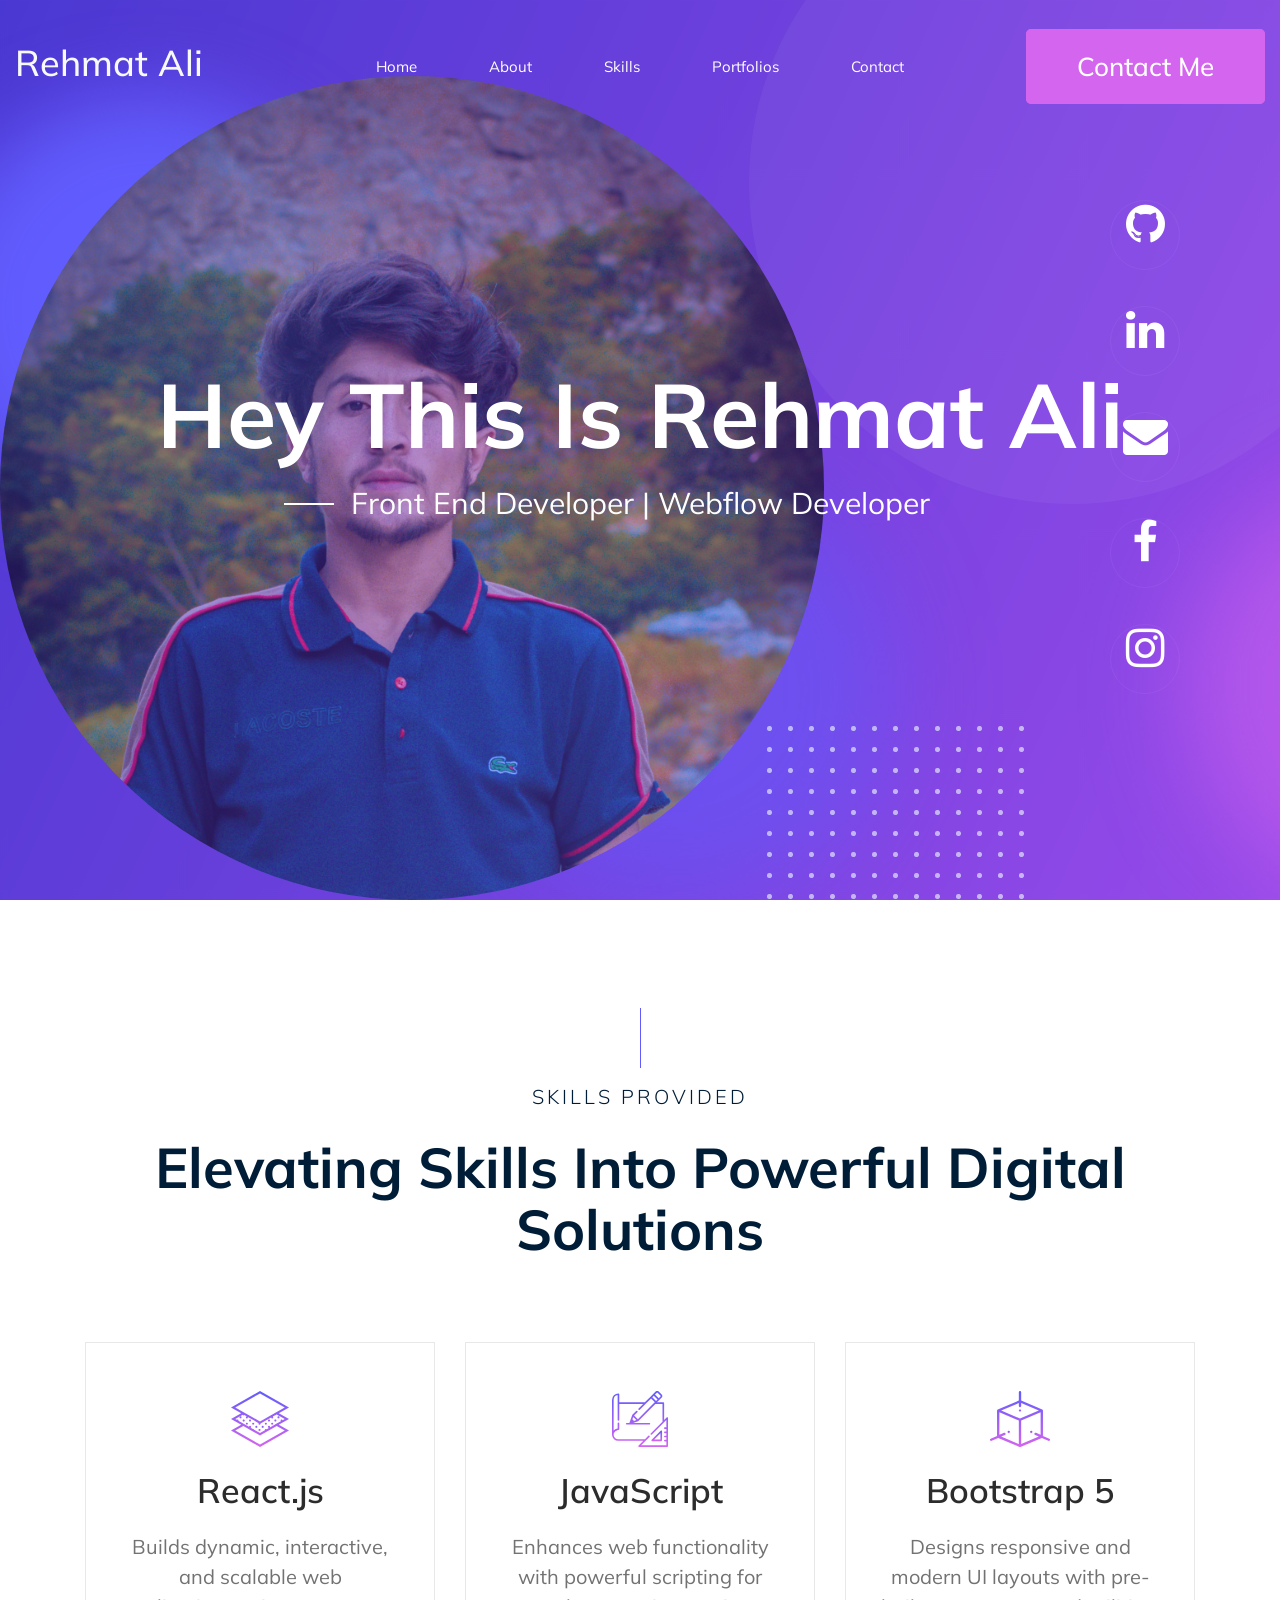
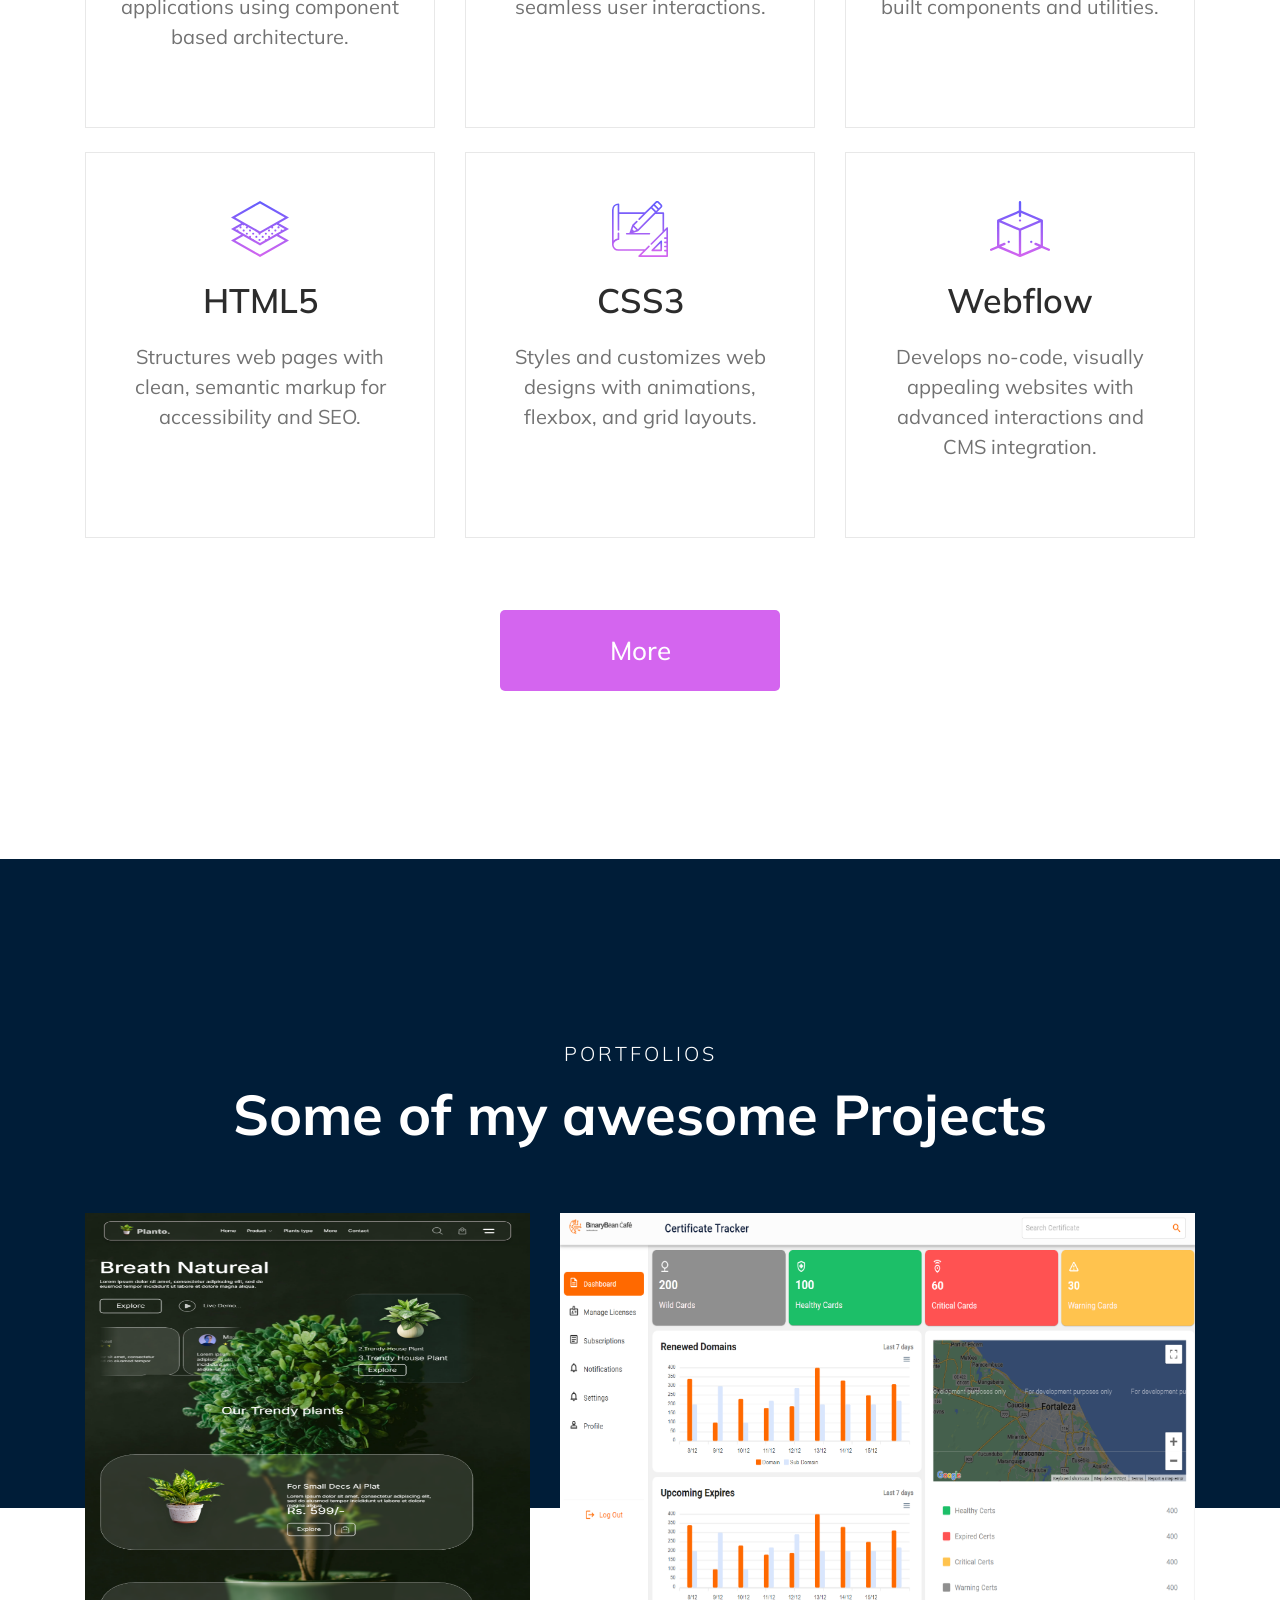
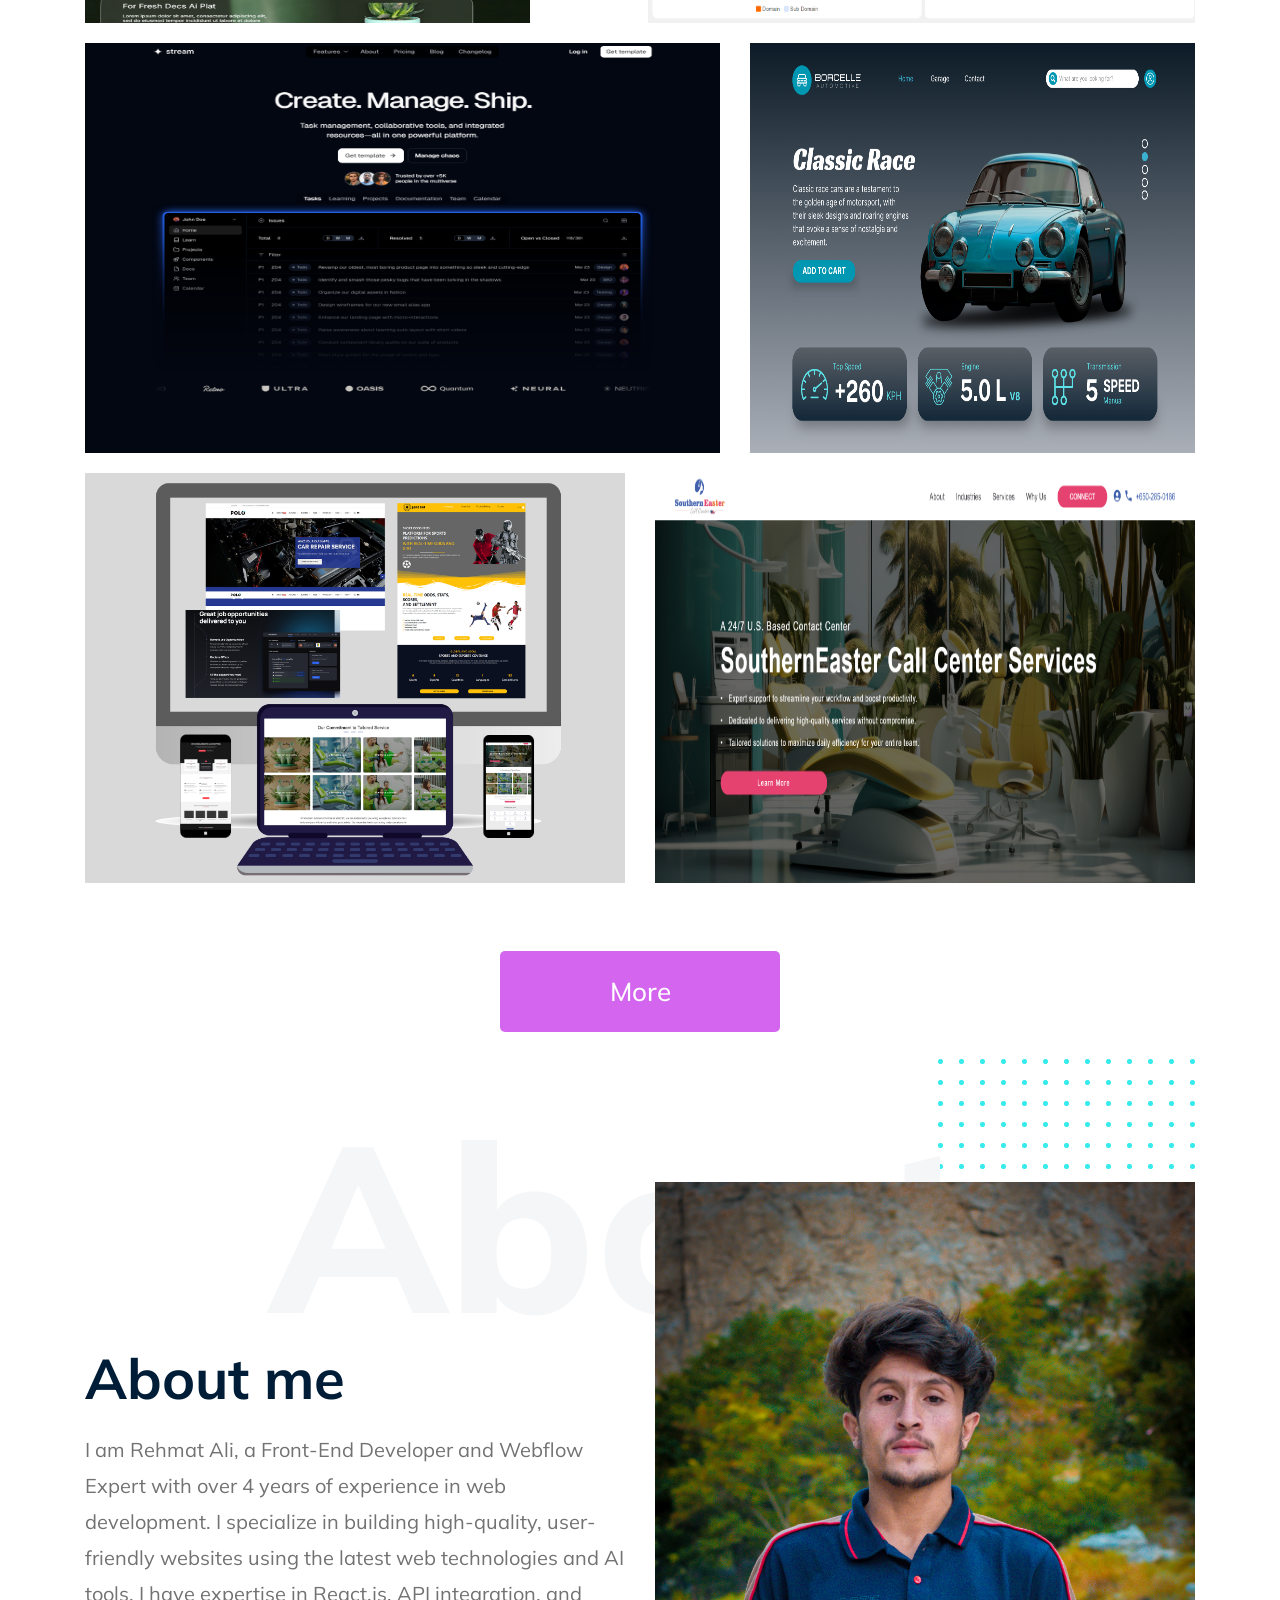
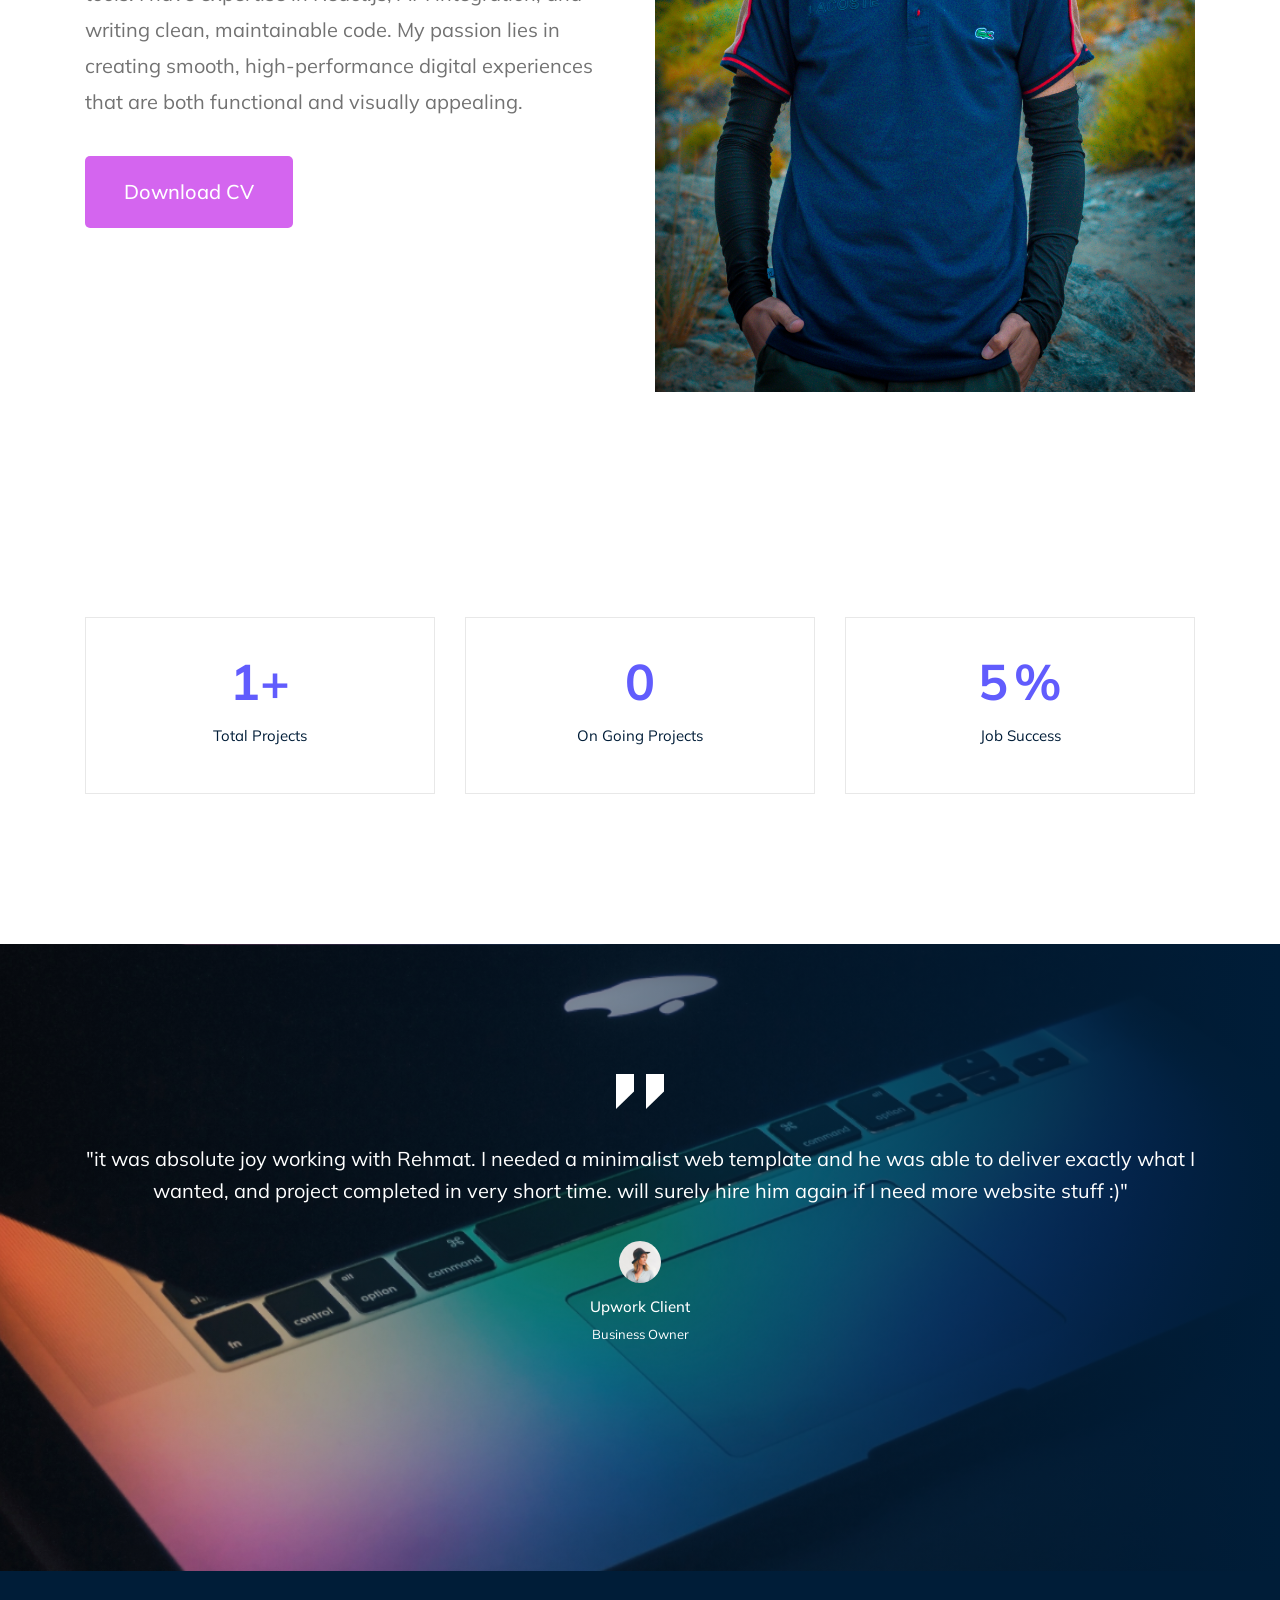
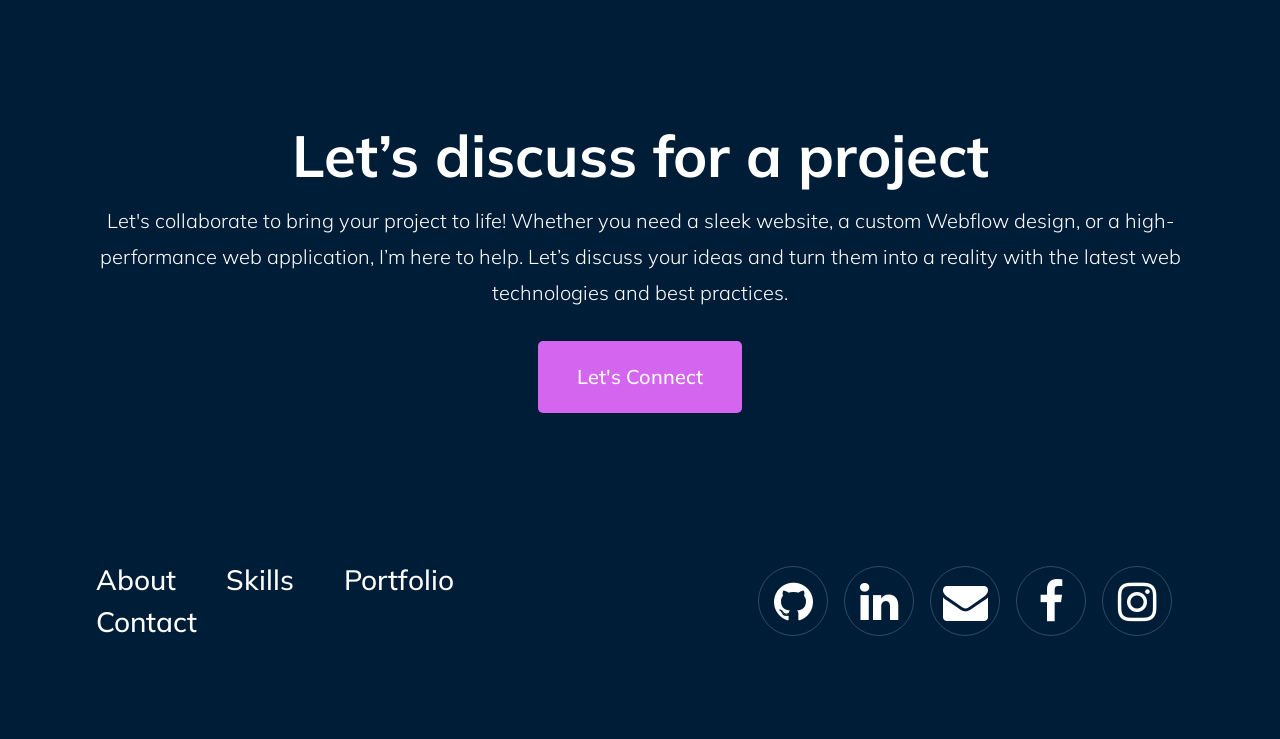
==== index.html @ cb11dce0 "Initial commit - Portfolio added" ====
<!doctype html>
<html class="no-js" lang="zxx">

<head>
    <meta charset="utf-8">
    <meta http-equiv="x-ua-compatible" content="ie=edge">
    <title>Rehmat Ali</title>
    <meta name="description" content="">
    <meta name="viewport" content="width=device-width, initial-scale=1">

    <!-- <link rel="manifest" href="site.webmanifest"> -->
    <!-- Place favicon.ico in the root directory -->

    <!-- CSS here -->
    <link rel="stylesheet" href="css/bootstrap.min.css">
    <link rel="stylesheet" href="css/owl.carousel.min.css">
    <link rel="stylesheet" href="css/magnific-popup.css">
    <link rel="stylesheet" href="css/font-awesome.min.css">
    <link rel="stylesheet" href="css/themify-icons.css">
    <link rel="stylesheet" href="css/nice-select.css">
    <link rel="stylesheet" href="css/flaticon.css">
    <link rel="stylesheet" href="css/gijgo.css">
    <link rel="stylesheet" href="css/animate.min.css">
    <link rel="stylesheet" href="css/slick.css">
    <link rel="stylesheet" href="css/slicknav.css">
    <link rel="stylesheet" href="css/style.css">
</head>

<body>

    <!-- header-start -->
    <header>
        <div class="header-area pt-3">
            <div id="sticky-header" class="main-header-area">
                <div class="container-fluid">
                    <div class="row align-items-center">
                        <div class="col-xl-3 col-lg-2">
                            <div class="logo">
                                <a href="index.html">
                                    <h1 class="text-light">Rehmat Ali</h1>
                                </a>
                            </div>
                        </div>
                        <div class="col-xl-6 col-lg-7">
                            <div class="main-menu  d-none d-lg-block">
                                <nav>
                                    <ul id="navigation">
                                        <li><a class="active" href="index.html">Home</a></li>
                                        <li><a href="about.html">About</a></li>
                                        <li><a href="services.html">Skills</a></li>
                                        <li><a href="portfolio.html">Portfolios</a> </li>
                                        <li><a href="contact.html">Contact</a></li>
                                    </ul>
                                </nav>
                            </div>
                        </div>
                        <div class="col-xl-3 col-lg-3 d-none d-lg-block">
                            <div class="Appointment">
                                <div class="book_btn d-none d-lg-block">
                                    <a href="contact.html">Contact Me</a>
                                </div>
                            </div>
                        </div>
                        <div class="col-12">
                            <div class="mobile_menu d-block d-lg-none"></div>
                        </div>
                    </div>

                </div>
            </div>
        </div>
    </header>
    <!-- header-end -->

    <!-- slider_area_start -->
    <div class="slider_area">
        <div class="single_slider  d-flex align-items-center slider_bg_1">
            <div class="shap_pattern d-none d-lg-block">
                <img src="img/about/grid.png" alt="">
            </div>
            <div class="social_links">
                <ul>
                    <li><a target="_blank" href="https://github.com/rehmatroy"> <i class="fa fa-github fa-3x"></i> </a></li>
                    <li><a target="_blank" href="https://www.linkedin.com/in/rehmat-ali-web-developer/"> <i
                                class="fa fa-linkedin fa-3x"></i> </a></li>
                    <li><a target="_blank" href="https://mail.google.com/mail/u/0/#inbox"> <i class="fa fa-envelope fa-3x"></i> </a>
                    </li>
                    <li><a target="_blank" href="https://www.facebook.com/rehmat.roy.54"> <i class="fa fa-facebook fa-3x"></i> </a></li>
                    <li><a target="_blank" href="https://www.instagram.com/rehmatali46/"> <i class="fa fa-instagram fa-3x"></i> </a>
                    </li>
                </ul>
            </div>
            <div class="container">
                <div class="row align-items-center">
                    <div class="col-xl-12">
                        <div class="slider_text text-center">
                            <h3>
                                Hey This is Rehmat Ali
                            </h3>
                            <span>Front End Developer | Webflow Developer</span>
                        </div>
                    </div>
                </div>
            </div>
        </div>
    </div>
    <!-- slider_area_end -->

    <!-- service_area  -->
    <div class="service_area">
        <div class="container pt-5 pb-5">
            <div class="row">
                <div class="col-lg-12">
                    <div class="section_title text-center mb-65">
                        <span>Skills Provided</span>
                        <h3 class="mt-4">Elevating Skills Into Powerful Digital Solutions</h3>
                    </div>
                </div>
            </div>
            <div class="row">
                <div class="col-lg-4 col-md-4">
                    <div class="single_service text-center">
                        <div class="icon">
                            <img src="img/svg_icon/1.svg" alt="">
                        </div>
                        <h3>React.js</h3>
                        <p> Builds dynamic, interactive, and scalable web applications using component based
                            architecture.</p>
                    </div>
                </div>
                <div class="col-lg-4 col-md-4">
                    <div class="single_service text-center">
                        <div class="icon">
                            <img src="img/svg_icon/2.svg" alt="">
                        </div>
                        <h3>JavaScript</h3>
                        <p>Enhances web functionality with powerful scripting for seamless user interactions.</p>
                    </div>
                </div>
                <div class="col-lg-4 col-md-4">
                    <div class="single_service text-center">
                        <div class="icon">
                            <img src="img/svg_icon/3.svg" alt="">
                        </div>
                        <h3>Bootstrap 5</h3>
                        <p>Designs responsive and modern UI layouts with pre-built components and utilities.</p>
                    </div>
                </div>
            </div>
            <div class="row mt-4">
                <div class="col-lg-4 col-md-4">
                    <div class="single_service text-center">
                        <div class="icon">
                            <img src="img/svg_icon/1.svg" alt="">
                        </div>
                        <h3>HTML5</h3>
                        <p> Structures web pages with clean, semantic markup for accessibility and SEO.</p>
                    </div>
                </div>
                <div class="col-lg-4 col-md-4">
                    <div class="single_service text-center">
                        <div class="icon">
                            <img src="img/svg_icon/2.svg" alt="">
                        </div>
                        <h3>CSS3</h3>
                        <p>Styles and customizes web designs with animations, flexbox, and grid layouts.</p>
                    </div>
                </div>
                <div class="col-lg-4 col-md-4">
                    <div class="single_service text-center">
                        <div class="icon">
                            <img src="img/svg_icon/3.svg" alt="">
                        </div>
                        <h3>Webflow</h3>
                        <p>Develops no-code, visually appealing websites with advanced interactions and CMS integration.
                        </p>
                    </div>
                </div>
            </div>
            <div class="more-btn mt-5 pt-4">
                <a href="services.html">More</a>
            </div>
        </div>
    </div>
    <!--/ service_area  -->

    <!-- portfolio_area -->
    <div class="portfolio_area portfolio_bg_1">
        <div class="container">
            <div class="row">
                <div class="col-xl-12">
                    <div class="section_title white_text text-center">
                        <span>Portfolios</span>
                        <h3>Some of my awesome Projects</h3>
                    </div>
                </div>
            </div>
        </div>
    </div>
    <!--/ portfolio_area -->

    <!-- portfolio_image_area  -->
    <div class="portfolio_image_area">
        <div class="container">
            <div class="row">
                <div class="col-xl-5 col-md-5">
                    <div class="single_Portfolio">
                        <div class="portfolio_thumb">
                            <img src="img/portfolio/123.png" alt="">
                        </div>
                        <a href="img/portfolio/123.png" class="popup popup-image"></a>
                        <div class="portfolio_hover">
                            <div class="title">
                                <h3>Webflow Design</h3>
                            </div>
                        </div>
                    </div>
                </div>
                <div class="col-xl-7 col-md-7">
                    <div class="single_Portfolio">
                        <div class="portfolio_thumb">
                            <img src="img/portfolio/react.png" alt="">
                        </div>
                        <a href="img/portfolio/React-App.png" class="popup popup-image"></a>
                        <div class="portfolio_hover">
                            <div class="title">
                                <h3>React Web Application</h3>
                            </div>
                        </div>
                    </div>
                </div>
                <div class="col-xl-7 col-md-7 col-lg-4">
                    <div class="single_Portfolio">
                        <div class="portfolio_thumb">
                            <img src="img/portfolio/11.png" alt="">
                        </div>
                        <a href="img/portfolio/11.png" class="popup popup-image"></a>
                        <div class="portfolio_hover">
                            <div class="title">
                                <h3>Webflow Design</h3>
                            </div>
                        </div>
                    </div>
                </div>
                <div class="col-xl-5 col-md-5 col-lg-4">
                    <div class="single_Portfolio">
                        <div class="portfolio_thumb">
                            <img src="img/portfolio/32.png" alt="">
                        </div>
                        <a href="img/portfolio/32.png" class="popup popup-image"></a>
                        <div class="portfolio_hover">
                            <div class="title">
                                <h3>Webflow Design</h3>
                            </div>
                        </div>
                    </div>
                </div>
                <div class="col-xl-6 col-md-12 col-lg-4">
                    <div class="single_Portfolio">
                        <div class="portfolio_thumb">
                            <img src="img/portfolio/all.png" alt="">
                        </div>
                        <a href="img/portfolio/all.png" class="popup popup-image"></a>
                        <div class="portfolio_hover">
                            <div class="title">
                                <h3>Custom Design</h3>
                            </div>
                        </div>
                    </div>
                </div>
                <div class="col-xl-6 col-md-12 col-lg-4">
                    <div class="single_Portfolio">
                        <div class="portfolio_thumb">
                            <img src="img/portfolio/callcentert.png" alt="">
                        </div>
                        <a href="img/portfolio/callcenter.png" class="popup popup-image"></a>
                        <div class="portfolio_hover">
                            <div class="title">
                                <h3>React Design</h3>
                            </div>
                        </div>
                    </div>
                </div>
            </div>
            <div class="row">
                <div class="col-xl-12">
                    <div class="more-btn text-center mt-5">
                        <a class="line_btn" href="/portfolio.html">More</a>
                    </div>
                </div>
            </div>
        </div>
    </div>
    <!--/ portfolio_image_area  -->

    <!-- about_me  -->
    <div class="about_me">
        <div class="about_large_title d-none d-lg-block">
            About
        </div>
        <div class="container">
            <div class="row align-items-center">
                <div class="col-xl-6 col-md-6">
                    <div class="about_e_details">
                        <h3>About me</h3>
                        <p>I am Rehmat Ali, a Front-End Developer and Webflow Expert with over 4 years of experience in
                            web development. I specialize in building high-quality, user-friendly websites using the
                            latest web technologies and AI tools. I have expertise in React.js, API integration, and
                            writing clean, maintainable code. My passion lies in creating smooth, high-performance
                            digital experiences that are both functional and visually appealing.</p>
                        <div class="download_cv">
                            <a class="boxed-btn3" href="https://reume-github.netlify.app/">Download CV</a>
                        </div>
                    </div>
                </div>
                <div class="col-xl-6 col-md-6">
                    <div class="about_img">
                        <div class="color_pattern d-none d-lg-block">
                            <img src="img/about/color_grid.png" alt="">
                        </div>
                        <div class="my_Pic">
                            <img src="img/about/man.jpg" alt="">
                        </div>
                    </div>
                </div>
            </div>
        </div>
    </div>
    <!--/ about_me  -->

    <div class="counter_area">
        <div class="container">
            <div class="row">
                <div class="col-xl-4 col-md-4">
                    <div class="single_counter text-center">
                        <h3>
                            <span class="counter">20 </span><span>+</span>
                        </h3>
                        <p>Total Projects</p>
                    </div>
                </div>
                <div class="col-xl-4 col-md-4">
                    <div class="single_counter text-center">
                        <h3>
                            <span class="counter">3 </span>
                        </h3>
                        <p>On Going Projects</p>
                    </div>
                </div>
                <div class="col-xl-4 col-md-4">
                    <div class="single_counter text-center">
                        <h3>
                            <span class="counter">100 </span> <span>%</span>
                        </h3>
                        <p>Job Success</p>
                    </div>
                </div>
            </div>
        </div>
    </div>

    <!-- testimonial_area  -->
    <div class="testimonial_area ">
        <div class="container">
            <div class="row">
                <div class="col-xl-12">
                    <div class="testmonial_active owl-carousel">
                        <div class="single_carousel">
                            <div class="single_testmonial text-center">
                                <div class="quote">
                                    <img src="img/testmonial/quote.svg" alt="">
                                </div>
                                <p>"it was absolute joy working with Rehmat.
                                    I needed a minimalist web template <br> and he was able to deliver exactly what I
                                    wanted, and project completed in very short time. <br>
                                    will surely hire him again if I need more website stuff :)" </p>
                                <div class="testmonial_author">
                                    <div class="thumb">
                                        <img src="img/testmonial/thumb.png" alt="">
                                    </div>
                                    <h3>Upwork Client</h3>
                                    <span>Business Owner</span>
                                </div>
                            </div>
                        </div>
                        <div class="single_carousel">
                            <div class="single_testmonial text-center">
                                <div class="quote">
                                    <img src="img/testmonial/quote.svg" alt="">
                                </div>
                                <p>"I would like to thank Rehmat very much for the quick and reliable cooperation!
                                    <br>Rehmat has a lot of knowledge when it comes to Webflow and Figma, <br> which
                                    makes it very easy to work with him. Thank you again!"
                                </p>
                                <div class="testmonial_author">
                                    <div class="thumb">
                                        <img src="img/testmonial/thumb.png" alt="">
                                    </div>
                                    <h3>Upwork Client</h3>
                                    <span>Business Owner</span>
                                </div>
                            </div>
                        </div>
                        <div class="single_carousel">
                            <div class="single_testmonial text-center">
                                <div class="quote">
                                    <img src="img/testmonial/quote.svg" alt="">
                                </div>
                                <p>"Rehmat did an outstanding job in converting our Figma designs into HTML. His work
                                    was <br> nothing short of excellent, and I am truly impressed with the level of
                                    professionalism, <br>attention to detail, and quality of his work. He is always
                                    available to answer questions, <br> provide updates and make necessary changes
                                    promptly. His ability to transform our Figma <br> designs into a beautiful,
                                    functional and responsive website was truly remarkable, <br> and we couldn't have
                                    been more pleased with the end result." </p>
                                <div class="testmonial_author">
                                    <div class="thumb">
                                        <img src="img/testmonial/thumb.png" alt="">
                                    </div>
                                    <h3>Jewelyn</h3>
                                    <span>Business Owner</span>
                                </div>
                            </div>
                        </div>
                    </div>
                </div>
            </div>
        </div>
    </div>
    <!-- /testimonial_area  -->

    <div class="discuss_projects">
        <div class="container">
            <div class="row">
                <div class="col-xl-12">
                    <div class="project_text text-center">
                        <h3>Let’s discuss for a project</h3>
                        <p>Let's collaborate to bring your project to life! Whether you need a sleek website, a custom
                            Webflow design, or a high-performance web application, I’m here to help. Let’s discuss your
                            ideas and turn them into a reality with the latest web technologies and best practices.</p>
                        <a class="boxed-btn3" href="/contact.html">Let's Connect</a>
                    </div>
                </div>
            </div>
        </div>
    </div>

    <!-- footer start -->
    <footer class="footer">
        <div class="footer_top p-5">
            <div class="container-fluid p-5">
                <div class="row align-items-center">
                    <div class="col-xl-6 col-md-6">
                        <div class="menu_links">
                            <ul>
                                <li><a href="./about.html">About</a></li>
                                <li><a href="./services.html">Skills</a></li>
                                <li><a href="./portfolio.html">Portfolio</a></li>
                                <li><a href="./contact.html">Contact</a></li>
                            </ul>
                        </div>
                    </div>
                    <div class="col-xl-6 col-md-6">
                        <div class="socail_links">
                            <ul>
                                <li><a target="_blank" href="https://github.com/rehmatroy"> <i
                                            class="fa fa-github fa-3x"></i> </a></li>
                                <li><a target="_blank" href="https://www.linkedin.com/in/rehmat-ali-web-developer/"> <i
                                            class="fa fa-linkedin fa-3x"></i> </a></li>
                                <li><a target="_blank" href="https://mail.google.com/mail/u/0/#inbox"> <i
                                            class="fa fa-envelope fa-3x"></i> </a></li>
                                <li><a target="_blank" href="https://www.facebook.com/rehmat.roy.54"> <i
                                            class="fa fa-facebook fa-3x"></i> </a></li>
                                <li><a target="_blank" href="https://www.instagram.com/rehmatali46/"> <i
                                            class="fa fa-instagram fa-3x"></i> </a></li>
                            </ul>
                        </div>
                    </div>
                </div>
            </div>
        </div>
    </footer>

    <!--/ footer end  -->

    <!-- JS here -->
    <script src="js/vendor/modernizr-3.5.0.min.js"></script>
    <script src="js/vendor/jquery-1.12.4.min.js"></script>
    <script src="js/popper.min.js"></script>
    <script src="js/bootstrap.min.js"></script>
    <script src="js/owl.carousel.min.js"></script>
    <script src="js/isotope.pkgd.min.js"></script>
    <script src="js/ajax-form.js"></script>
    <script src="js/waypoints.min.js"></script>
    <script src="js/jquery.counterup.min.js"></script>
    <script src="js/imagesloaded.pkgd.min.js"></script>
    <script src="js/scrollIt.js"></script>
    <script src="js/jquery.scrollUp.min.js"></script>
    <script src="js/wow.min.js"></script>
    <script src="js/nice-select.min.js"></script>
    <script src="js/jquery.slicknav.min.js"></script>
    <script src="js/jquery.magnific-popup.min.js"></script>
    <script src="js/plugins.js"></script>
    <script src="js/gijgo.min.js"></script>

    <!--contact js-->
    <script src="js/contact.js"></script>
    <script src="js/jquery.ajaxchimp.min.js"></script>
    <script src="js/jquery.form.js"></script>
    <script src="js/jquery.validate.min.js"></script>
    <script src="js/mail-script.js"></script>

    <script src="js/main.js"></script>
</body>

</html>
---- css/themify-icons.css ----
@font-face {
	font-family: 'themify';
	src:url('../fonts/themify.eot?-fvbane');
	src:url('../fonts/themify.eot?#iefix-fvbane') format('embedded-opentype'),
		url('../fonts/themify.woff?-fvbane') format('woff'),
		url('../fonts/themify.ttf?-fvbane') format('truetype'),
		url('../fonts/themify.svg?-fvbane#themify') format('svg');
	font-weight: normal;
	font-style: normal;
}

[class^="ti-"], [class*=" ti-"] {
	font-family: 'themify';
	/* speak: none; */
	font-style: normal;
	font-weight: normal;
	font-variant: normal;
	text-transform: none;
	line-height: 1;

	/* Better Font Rendering =========== */
	-webkit-font-smoothing: antialiased;
	-moz-osx-font-smoothing: grayscale;
}

.ti-wand:before {
	content: "\e600";
}
.ti-volume:before {
	content: "\e601";
}
.ti-user:before {
	content: "\e602";
}
.ti-unlock:before {
	content: "\e603";
}
.ti-unlink:before {
	content: "\e604";
}
.ti-trash:before {
	content: "\e605";
}
.ti-thought:before {
	content: "\e606";
}
.ti-target:before {
	content: "\e607";
}
.ti-tag:before {
	content: "\e608";
}
.ti-tablet:before {
	content: "\e609";
}
.ti-star:before {
	content: "\e60a";
}
.ti-spray:before {
	content: "\e60b";
}
.ti-signal:before {
	content: "\e60c";
}
.ti-shopping-cart:before {
	content: "\e60d";
}
.ti-shopping-cart-full:before {
	content: "\e60e";
}
.ti-settings:before {
	content: "\e60f";
}
.ti-search:before {
	content: "\e610";
}
.ti-zoom-in:before {
	content: "\e611";
}
.ti-zoom-out:before {
	content: "\e612";
}
.ti-cut:before {
	content: "\e613";
}
.ti-ruler:before {
	content: "\e614";
}
.ti-ruler-pencil:before {
	content: "\e615";
}
.ti-ruler-alt:before {
	content: "\e616";
}
.ti-bookmark:before {
	content: "\e617";
}
.ti-bookmark-alt:before {
	content: "\e618";
}
.ti-reload:before {
	content: "\e619";
}
.ti-plus:before {
	content: "\e61a";
}
.ti-pin:before {
	content: "\e61b";
}
.ti-pencil:before {
	content: "\e61c";
}
.ti-pencil-alt:before {
	content: "\e61d";
}
.ti-paint-roller:before {
	content: "\e61e";
}
.ti-paint-bucket:before {
	content: "\e61f";
}
.ti-na:before {
	content: "\e620";
}
.ti-mobile:before {
	content: "\e621";
}
.ti-minus:before {
	content: "\e622";
}
.ti-medall:before {
	content: "\e623";
}
.ti-medall-alt:before {
	content: "\e624";
}
.ti-marker:before {
	content: "\e625";
}
.ti-marker-alt:before {
	content: "\e626";
}
.ti-arrow-up:before {
	content: "\e627";
}
.ti-arrow-right:before {
	content: "\e628";
}
.ti-arrow-left:before {
	content: "\e629";
}
.ti-arrow-down:before {
	content: "\e62a";
}
.ti-lock:before {
	content: "\e62b";
}
.ti-location-arrow:before {
	content: "\e62c";
}
.ti-link:before {
	content: "\e62d";
}
.ti-layout:before {
	content: "\e62e";
}
.ti-layers:before {
	content: "\e62f";
}
.ti-layers-alt:before {
	content: "\e630";
}
.ti-key:before {
	content: "\e631";
}
.ti-import:before {
	content: "\e632";
}
.ti-image:before {
	content: "\e633";
}
.ti-heart:before {
	content: "\e634";
}
.ti-heart-broken:before {
	content: "\e635";
}
.ti-hand-stop:before {
	content: "\e636";
}
.ti-hand-open:before {
	content: "\e637";
}
.ti-hand-drag:before {
	content: "\e638";
}
.ti-folder:before {
	content: "\e639";
}
.ti-flag:before {
	content: "\e63a";
}
.ti-flag-alt:before {
	content: "\e63b";
}
.ti-flag-alt-2:before {
	content: "\e63c";
}
.ti-eye:before {
	content: "\e63d";
}
.ti-export:before {
	content: "\e63e";
}
.ti-exchange-vertical:before {
	content: "\e63f";
}
.ti-desktop:before {
	content: "\e640";
}
.ti-cup:before {
	content: "\e641";
}
.ti-crown:before {
	content: "\e642";
}
.ti-comments:before {
	content: "\e643";
}
.ti-comment:before {
	content: "\e644";
}
.ti-comment-alt:before {
	content: "\e645";
}
.ti-close:before {
	content: "\e646";
}
.ti-clip:before {
	content: "\e647";
}
.ti-angle-up:before {
	content: "\e648";
}
.ti-angle-right:before {
	content: "\e649";
}
.ti-angle-left:before {
	content: "\e64a";
}
.ti-angle-down:before {
	content: "\e64b";
}
.ti-check:before {
	content: "\e64c";
}
.ti-check-box:before {
	content: "\e64d";
}
.ti-camera:before {
	content: "\e64e";
}
.ti-announcement:before {
	content: "\e64f";
}
.ti-brush:before {
	content: "\e650";
}
.ti-briefcase:before {
	content: "\e651";
}
.ti-bolt:before {
	content: "\e652";
}
.ti-bolt-alt:before {
	content: "\e653";
}
.ti-blackboard:before {
	content: "\e654";
}
.ti-bag:before {
	content: "\e655";
}
.ti-move:before {
	content: "\e656";
}
.ti-arrows-vertical:before {
	content: "\e657";
}
.ti-arrows-horizontal:before {
	content: "\e658";
}
.ti-fullscreen:before {
	content: "\e659";
}
.ti-arrow-top-right:before {
	content: "\e65a";
}
.ti-arrow-top-left:before {
	content: "\e65b";
}
.ti-arrow-circle-up:before {
	content: "\e65c";
}
.ti-arrow-circle-right:before {
	content: "\e65d";
}
.ti-arrow-circle-left:before {
	content: "\e65e";
}
.ti-arrow-circle-down:before {
	content: "\e65f";
}
.ti-angle-double-up:before {
	content: "\e660";
}
.ti-angle-double-right:before {
	content: "\e661";
}
.ti-angle-double-left:before {
	content: "\e662";
}
.ti-angle-double-down:before {
	content: "\e663";
}
.ti-zip:before {
	content: "\e664";
}
.ti-world:before {
	content: "\e665";
}
.ti-wheelchair:before {
	content: "\e666";
}
.ti-view-list:before {
	content: "\e667";
}
.ti-view-list-alt:before {
	content: "\e668";
}
.ti-view-grid:before {
	content: "\e669";
}
.ti-uppercase:before {
	content: "\e66a";
}
.ti-upload:before {
	content: "\e66b";
}
.ti-underline:before {
	content: "\e66c";
}
.ti-truck:before {
	content: "\e66d";
}
.ti-timer:before {
	content: "\e66e";
}
.ti-ticket:before {
	content: "\e66f";
}
.ti-thumb-up:before {
	content: "\e670";
}
.ti-thumb-down:before {
	content: "\e671";
}
.ti-text:before {
	content: "\e672";
}
.ti-stats-up:before {
	content: "\e673";
}
.ti-stats-down:before {
	content: "\e674";
}
.ti-split-v:before {
	content: "\e675";
}
.ti-split-h:before {
	content: "\e676";
}
.ti-smallcap:before {
	content: "\e677";
}
.ti-shine:before {
	content: "\e678";
}
.ti-shift-right:before {
	content: "\e679";
}
.ti-shift-left:before {
	content: "\e67a";
}
.ti-shield:before {
	content: "\e67b";
}
.ti-notepad:before {
	content: "\e67c";
}
.ti-server:before {
	content: "\e67d";
}
.ti-quote-right:before {
	content: "\e67e";
}
.ti-quote-left:before {
	content: "\e67f";
}
.ti-pulse:before {
	content: "\e680";
}
.ti-printer:before {
	content: "\e681";
}
.ti-power-off:before {
	content: "\e682";
}
.ti-plug:before {
	content: "\e683";
}
.ti-pie-chart:before {
	content: "\e684";
}
.ti-paragraph:before {
	content: "\e685";
}
.ti-panel:before {
	content: "\e686";
}
.ti-package:before {
	content: "\e687";
}
.ti-music:before {
	content: "\e688";
}
.ti-music-alt:before {
	content: "\e689";
}
.ti-mouse:before {
	content: "\e68a";
}
.ti-mouse-alt:before {
	content: "\e68b";
}
.ti-money:before {
	content: "\e68c";
}
.ti-microphone:before {
	content: "\e68d";
}
.ti-menu:before {
	content: "\e68e";
}
.ti-menu-alt:before {
	content: "\e68f";
}
.ti-map:before {
	content: "\e690";
}
.ti-map-alt:before {
	content: "\e691";
}
.ti-loop:before {
	content: "\e692";
}
.ti-location-pin:before {
	content: "\e693";
}
.ti-list:before {
	content: "\e694";
}
.ti-light-bulb:before {
	content: "\e695";
}
.ti-Italic:before {
	content: "\e696";
}
.ti-info:before {
	content: "\e697";
}
.ti-infinite:before {
	content: "\e698";
}
.ti-id-badge:before {
	content: "\e699";
}
.ti-hummer:before {
	content: "\e69a";
}
.ti-home:before {
	content: "\e69b";
}
.ti-help:before {
	content: "\e69c";
}
.ti-headphone:before {
	content: "\e69d";
}
.ti-harddrives:before {
	content: "\e69e";
}
.ti-harddrive:before {
	content: "\e69f";
}
.ti-gift:before {
	content: "\e6a0";
}
.ti-game:before {
	content: "\e6a1";
}
.ti-filter:before {
	content: "\e6a2";
}
.ti-files:before {
	content: "\e6a3";
}
.ti-file:before {
	content: "\e6a4";
}
.ti-eraser:before {
	content: "\e6a5";
}
.ti-envelope:before {
	content: "\e6a6";
}
.ti-download:before {
	content: "\e6a7";
}
.ti-direction:before {
	content: "\e6a8";
}
.ti-direction-alt:before {
	content: "\e6a9";
}
.ti-dashboard:before {
	content: "\e6aa";
}
.ti-control-stop:before {
	content: "\e6ab";
}
.ti-control-shuffle:before {
	content: "\e6ac";
}
.ti-control-play:before {
	content: "\e6ad";
}
.ti-control-pause:before {
	content: "\e6ae";
}
.ti-control-forward:before {
	content: "\e6af";
}
.ti-control-backward:before {
	content: "\e6b0";
}
.ti-cloud:before {
	content: "\e6b1";
}
.ti-cloud-up:before {
	content: "\e6b2";
}
.ti-cloud-down:before {
	content: "\e6b3";
}
.ti-clipboard:before {
	content: "\e6b4";
}
.ti-car:before {
	content: "\e6b5";
}
.ti-calendar:before {
	content: "\e6b6";
}
.ti-book:before {
	content: "\e6b7";
}
.ti-bell:before {
	content: "\e6b8";
}
.ti-basketball:before {
	content: "\e6b9";
}
.ti-bar-chart:before {
	content: "\e6ba";
}
.ti-bar-chart-alt:before {
	content: "\e6bb";
}
.ti-back-right:before {
	content: "\e6bc";
}
.ti-back-left:before {
	content: "\e6bd";
}
.ti-arrows-corner:before {
	content: "\e6be";
}
.ti-archive:before {
	content: "\e6bf";
}
.ti-anchor:before {
	content: "\e6c0";
}
.ti-align-right:before {
	content: "\e6c1";
}
.ti-align-left:before {
	content: "\e6c2";
}
.ti-align-justify:before {
	content: "\e6c3";
}
.ti-align-center:before {
	content: "\e6c4";
}
.ti-alert:before {
	content: "\e6c5";
}
.ti-alarm-clock:before {
	content: "\e6c6";
}
.ti-agenda:before {
	content: "\e6c7";
}
.ti-write:before {
	content: "\e6c8";
}
.ti-window:before {
	content: "\e6c9";
}
.ti-widgetized:before {
	content: "\e6ca";
}
.ti-widget:before {
	content: "\e6cb";
}
.ti-widget-alt:before {
	content: "\e6cc";
}
.ti-wallet:before {
	content: "\e6cd";
}
.ti-video-clapper:before {
	content: "\e6ce";
}
.ti-video-camera:before {
	content: "\e6cf";
}
.ti-vector:before {
	content: "\e6d0";
}
.ti-themify-logo:before {
	content: "\e6d1";
}
.ti-themify-favicon:before {
	content: "\e6d2";
}
.ti-themify-favicon-alt:before {
	content: "\e6d3";
}
.ti-support:before {
	content: "\e6d4";
}
.ti-stamp:before {
	content: "\e6d5";
}
.ti-split-v-alt:before {
	content: "\e6d6";
}
.ti-slice:before {
	content: "\e6d7";
}
.ti-shortcode:before {
	content: "\e6d8";
}
.ti-shift-right-alt:before {
	content: "\e6d9";
}
.ti-shift-left-alt:before {
	content: "\e6da";
}
.ti-ruler-alt-2:before {
	content: "\e6db";
}
.ti-receipt:before {
	content: "\e6dc";
}
.ti-pin2:before {
	content: "\e6dd";
}
.ti-pin-alt:before {
	content: "\e6de";
}
.ti-pencil-alt2:before {
	content: "\e6df";
}
.ti-palette:before {
	content: "\e6e0";
}
.ti-more:before {
	content: "\e6e1";
}
.ti-more-alt:before {
	content: "\e6e2";
}
.ti-microphone-alt:before {
	content: "\e6e3";
}
.ti-magnet:before {
	content: "\e6e4";
}
.ti-line-double:before {
	content: "\e6e5";
}
.ti-line-dotted:before {
	content: "\e6e6";
}
.ti-line-dashed:before {
	content: "\e6e7";
}
.ti-layout-width-full:before {
	content: "\e6e8";
}
.ti-layout-width-default:before {
	content: "\e6e9";
}
.ti-layout-width-default-alt:before {
	content: "\e6ea";
}
.ti-layout-tab:before {
	content: "\e6eb";
}
.ti-layout-tab-window:before {
	content: "\e6ec";
}
.ti-layout-tab-v:before {
	content: "\e6ed";
}
.ti-layout-tab-min:before {
	content: "\e6ee";
}
.ti-layout-slider:before {
	content: "\e6ef";
}
.ti-layout-slider-alt:before {
	content: "\e6f0";
}
.ti-layout-sidebar-right:before {
	content: "\e6f1";
}
.ti-layout-sidebar-none:before {
	content: "\e6f2";
}
.ti-layout-sidebar-left:before {
	content: "\e6f3";
}
.ti-layout-placeholder:before {
	content: "\e6f4";
}
.ti-layout-menu:before {
	content: "\e6f5";
}
.ti-layout-menu-v:before {
	content: "\e6f6";
}
.ti-layout-menu-separated:before {
	content: "\e6f7";
}
.ti-layout-menu-full:before {
	content: "\e6f8";
}
.ti-layout-media-right-alt:before {
	content: "\e6f9";
}
.ti-layout-media-right:before {
	content: "\e6fa";
}
.ti-layout-media-overlay:before {
	content: "\e6fb";
}
.ti-layout-media-overlay-alt:before {
	content: "\e6fc";
}
.ti-layout-media-overlay-alt-2:before {
	content: "\e6fd";
}
.ti-layout-media-left-alt:before {
	content: "\e6fe";
}
.ti-layout-media-left:before {
	content: "\e6ff";
}
.ti-layout-media-center-alt:before {
	content: "\e700";
}
.ti-layout-media-center:before {
	content: "\e701";
}
.ti-layout-list-thumb:before {
	content: "\e702";
}
.ti-layout-list-thumb-alt:before {
	content: "\e703";
}
.ti-layout-list-post:before {
	content: "\e704";
}
.ti-layout-list-large-image:before {
	content: "\e705";
}
.ti-layout-line-solid:before {
	content: "\e706";
}
.ti-layout-grid4:before {
	content: "\e707";
}
.ti-layout-grid3:before {
	content: "\e708";
}
.ti-layout-grid2:before {
	content: "\e709";
}
.ti-layout-grid2-thumb:before {
	content: "\e70a";
}
.ti-layout-cta-right:before {
	content: "\e70b";
}
.ti-layout-cta-left:before {
	content: "\e70c";
}
.ti-layout-cta-center:before {
	content: "\e70d";
}
.ti-layout-cta-btn-right:before {
	content: "\e70e";
}
.ti-layout-cta-btn-left:before {
	content: "\e70f";
}
.ti-layout-column4:before {
	content: "\e710";
}
.ti-layout-column3:before {
	content: "\e711";
}
.ti-layout-column2:before {
	content: "\e712";
}
.ti-layout-accordion-separated:before {
	content: "\e713";
}
.ti-layout-accordion-merged:before {
	content: "\e714";
}
.ti-layout-accordion-list:before {
	content: "\e715";
}
.ti-ink-pen:before {
	content: "\e716";
}
.ti-info-alt:before {
	content: "\e717";
}
.ti-help-alt:before {
	content: "\e718";
}
.ti-headphone-alt:before {
	content: "\e719";
}
.ti-hand-point-up:before {
	content: "\e71a";
}
.ti-hand-point-right:before {
	content: "\e71b";
}
.ti-hand-point-left:before {
	content: "\e71c";
}
.ti-hand-point-down:before {
	content: "\e71d";
}
.ti-gallery:before {
	content: "\e71e";
}
.ti-face-smile:before {
	content: "\e71f";
}
.ti-face-sad:before {
	content: "\e720";
}
.ti-credit-card:before {
	content: "\e721";
}
.ti-control-skip-forward:before {
	content: "\e722";
}
.ti-control-skip-backward:before {
	content: "\e723";
}
.ti-control-record:before {
	content: "\e724";
}
.ti-control-eject:before {
	content: "\e725";
}
.ti-comments-smiley:before {
	content: "\e726";
}
.ti-brush-alt:before {
	content: "\e727";
}
.ti-youtube:before {
	content: "\e728";
}
.ti-vimeo:before {
	content: "\e729";
}
.ti-twitter:before {
	content: "\e72a";
}
.ti-time:before {
	content: "\e72b";
}
.ti-tumblr:before {
	content: "\e72c";
}
.ti-skype:before {
	content: "\e72d";
}
.ti-share:before {
	content: "\e72e";
}
.ti-share-alt:before {
	content: "\e72f";
}
.ti-rocket:before {
	content: "\e730";
}
.ti-pinterest:before {
	content: "\e731";
}
.ti-new-window:before {
	content: "\e732";
}
.ti-microsoft:before {
	content: "\e733";
}
.ti-list-ol:before {
	content: "\e734";
}
.ti-linkedin:before {
	content: "\e735";
}
.ti-layout-sidebar-2:before {
	content: "\e736";
}
.ti-layout-grid4-alt:before {
	content: "\e737";
}
.ti-layout-grid3-alt:before {
	content: "\e738";
}
.ti-layout-grid2-alt:before {
	content: "\e739";
}
.ti-layout-column4-alt:before {
	content: "\e73a";
}
.ti-layout-column3-alt:before {
	content: "\e73b";
}
.ti-layout-column2-alt:before {
	content: "\e73c";
}
.ti-instagram:before {
	content: "\e73d";
}
.ti-google:before {
	content: "\e73e";
}
.ti-github:before {
	content: "\e73f";
}
.ti-flickr:before {
	content: "\e740";
}
.ti-facebook:before {
	content: "\e741";
}
.ti-dropbox:before {
	content: "\e742";
}
.ti-dribbble:before {
	content: "\e743";
}
.ti-apple:before {
	content: "\e744";
}
.ti-android:before {
	content: "\e745";
}
.ti-save:before {
	content: "\e746";
}
.ti-save-alt:before {
	content: "\e747";
}
.ti-yahoo:before {
	content: "\e748";
}
.ti-wordpress:before {
	content: "\e749";
}
.ti-vimeo-alt:before {
	content: "\e74a";
}
.ti-twitter-alt:before {
	content: "\e74b";
}
.ti-tumblr-alt:before {
	content: "\e74c";
}
.ti-trello:before {
	content: "\e74d";
}
.ti-stack-overflow:before {
	content: "\e74e";
}
.ti-soundcloud:before {
	content: "\e74f";
}
.ti-sharethis:before {
	content: "\e750";
}
.ti-sharethis-alt:before {
	content: "\e751";
}
.ti-reddit:before {
	content: "\e752";
}
.ti-pinterest-alt:before {
	content: "\e753";
}
.ti-microsoft-alt:before {
	content: "\e754";
}
.ti-linux:before {
	content: "\e755";
}
.ti-jsfiddle:before {
	content: "\e756";
}
.ti-joomla:before {
	content: "\e757";
}
.ti-html5:before {
	content: "\e758";
}
.ti-flickr-alt:before {
	content: "\e759";
}
.ti-email:before {
	content: "\e75a";
}
.ti-drupal:before {
	content: "\e75b";
}
.ti-dropbox-alt:before {
	content: "\e75c";
}
.ti-css3:before {
	content: "\e75d";
}
.ti-rss:before {
	content: "\e75e";
}
.ti-rss-alt:before {
	content: "\e75f";
}
---- css/nice-select.css ----
.nice-select {
  -webkit-tap-highlight-color: transparent;
  background-color: #fff;
  border-radius: 5px;
  border: solid 1px #e8e8e8;
  box-sizing: border-box;
  clear: both;
  cursor: pointer;
  display: block;
  float: left;
  font-family: inherit;
  font-size: 14px;
  font-weight: normal;
  height: 42px;
  line-height: 40px;
  outline: none;
  padding-left: 18px;
  padding-right: 30px;
  position: relative;
  text-align: left !important;
  -webkit-transition: all 0.2s ease-in-out;
  transition: all 0.2s ease-in-out;
  -webkit-user-select: none;
     -moz-user-select: none;
      -ms-user-select: none;
          user-select: none;
  white-space: nowrap;
  width: auto; }
  .nice-select:hover {
    border-color: #dbdbdb; }
  .nice-select:active, .nice-select.open, .nice-select:focus {
    border-color: #999; }


  .nice-select.disabled {
    border-color: #ededed;
    color: #999;
    pointer-events: none; }
    .nice-select.disabled:after {
      border-color: #cccccc; }
  .nice-select.wide {
    width: 100%; }
    .nice-select.wide .list {
      left: 0 !important;
      right: 0 !important; }
  .nice-select.right {
    float: right; }
    .nice-select.right .list {
      left: auto;
      right: 0; }
  .nice-select.small {
    font-size: 12px;
    height: 36px;
    line-height: 34px; }
    .nice-select.small:after {
      height: 4px;
      width: 4px; }
    .nice-select.small .option {
      line-height: 34px;
      min-height: 34px; }
  .nice-select .list {
    background-color: #fff;
    border-radius: 5px;
    box-shadow: 0 0 0 1px rgba(68, 68, 68, 0.11);
    box-sizing: border-box;
    margin-top: 4px;
    opacity: 0;
    overflow: hidden;
    padding: 0;
    pointer-events: none;
    position: absolute;
    top: 100%;
    left: 0;
    -webkit-transform-origin: 50% 0;
        -ms-transform-origin: 50% 0;
            transform-origin: 50% 0;
    -webkit-transform: scale(0.75) translateY(-21px);
        -ms-transform: scale(0.75) translateY(-21px);
            transform: scale(0.75) translateY(-21px);
    -webkit-transition: all 0.2s cubic-bezier(0.5, 0, 0, 1.25), opacity 0.15s ease-out;
    transition: all 0.2s cubic-bezier(0.5, 0, 0, 1.25), opacity 0.15s ease-out;
    z-index: 9; }
    .nice-select .list:hover .option:not(:hover) {
      background-color: transparent !important; }
  .nice-select .option {
    cursor: pointer;
    font-weight: 400;
    line-height: 40px;
    list-style: none;
    min-height: 40px;
    outline: none;
    padding-left: 18px;
    padding-right: 29px;
    text-align: left;
    -webkit-transition: all 0.2s;
    transition: all 0.2s; }
    .nice-select .option:hover, .nice-select .option.focus, .nice-select .option.selected.focus {
      background-color: #f6f6f6; }
    .nice-select .option.selected {
      font-weight: bold; }
    .nice-select .option.disabled {
      background-color: transparent;
      color: #999;
      cursor: default; }

.no-csspointerevents .nice-select .list {
  display: none; }

.no-csspointerevents .nice-select.open .list {
  display: block; }





  /* ,,,,,,,,,,,,,,,, */


  .nice-select:after {
    content: "\e64b";
    display: block;
    height: 5px;
    margin-top: -5px;
    pointer-events: none;
    position: absolute;
    right: 30px;
    top: 8px;
    transition: all 0.15s ease-in-out;
    width: 5px;
    font-family: 'themify';
    color: #ddd; }

    .nice-select.open:after {
 }
    .nice-select.open .list {
      opacity: 1;
      pointer-events: auto;
      -webkit-transform: scale(1) translateY(0);
          -ms-transform: scale(1) translateY(0);
              transform: scale(1) translateY(0); }
---- css/flaticon.css ----
/*
  	Flaticon icon font: Flaticon
  	Creation date: 07/09/2019 08:07
  	*/

	  @font-face {
		font-family: "Flaticon";
		src: url("../fonts/Flaticon.eot");
		src: url("../fonts/Flaticon.eot");
		src: url("../fonts/Flaticon.eot?#iefix") format("embedded-opentype"),
			 url("../fonts/Flaticon.woff2") format("woff2"),
			 url("../fonts/Flaticon.woff") format("woff"),
			 url("../fonts/Flaticon.ttf") format("truetype"),
			 url("../fonts/Flaticon.svg#Flaticon") format("svg");
		font-weight: normal;
		font-style: normal;
	  }
	  
	  @media screen and (-webkit-min-device-pixel-ratio:0) {
		@font-face {
		  font-family: "Flaticon";
		  src: url("./Flaticon.svg#Flaticon") format("svg");
		}
	  }
	  
	  [class^="flaticon-"]:before, [class*=" flaticon-"]:before,
	  [class^="flaticon-"]:after, [class*=" flaticon-"]:after {   
		font-family: Flaticon;
			  font-size: 20px;
	  font-style: normal;
	  margin-left: 20px;
	  }
	  
	.flaticon-legal-paper:before {
		content: "\e001";
	}
	.flaticon-case:before {
		content: "\e002";
	}
	.flaticon-survey:before {
		content: "\e003";
	}
	.flaticon-bar-chart:before {
		content: "\e004";
	}
	.flaticon-controls:before {
		content: "\e005";
	}
	.flaticon-puzzle:before {
		content: "\e006";
	}
	.flaticon-right:before {
		content: "\e007";
	}
---- css/gijgo.css ----
.gj-button {
    background-color: #f5f5f5;
    border: 1px solid #ddd;
    color: #000;
    border-radius: 3px;
    padding: 6px 10px;
    cursor: pointer;
}

.gj-unselectable {
    -webkit-touch-callout: none;
    -webkit-user-select: none;
    -khtml-user-select: none;
    -moz-user-select: none;
    -ms-user-select: none;
    user-select: none;
}

.gj-row {
    display: -webkit-box;
    display: -ms-flexbox;
    display: flex;
    -ms-flex-wrap: wrap;
    flex-wrap: wrap;
}

.gj-margin-left-5 {
    margin-left: 5px;
}

.gj-margin-left-10 {
    margin-left: 10px;
}

.gj-width-full {
    width: 100%;
}

.gj-cursor-pointer {
    cursor: pointer;
}

.gj-text-align-center {
    text-align: center;
}

.gj-font-size-16 {
    font-size: 16px;
}

.gj-hidden {
    display: none;
}

/** Material Design */
.gj-button-md {
    background: 0 0;
    border: none;
    border-radius: 2px;
    color: rgba(0, 0, 0, 0.87);
    position: relative;
    height: 36px;
    margin: 0;
    min-width: 64px;
    padding: 0 16px;
    display: inline-block;
    font-family: "Roboto","Helvetica","Arial",sans-serif;
    font-size: 1rem;
    font-weight: 500;
    text-transform: uppercase;
    letter-spacing: 0;
    overflow: hidden;
    will-change: box-shadow;
    transition: box-shadow .2s cubic-bezier(.4,0,1,1),background-color .2s cubic-bezier(.4,0,.2,1),color .2s cubic-bezier(.4,0,.2,1);
    outline: none;
    cursor: pointer;
    text-decoration: none;
    text-align: center;
    line-height: 36px;
    vertical-align: middle;
    overflow: hidden;
    -webkit-user-select: none;
    -moz-user-select: none;
    -ms-user-select: none;
    user-select: none;
}

.gj-button-md:hover {
    background-color: rgba(158,158,158,.2);
}

.gj-button-md:disabled {
    color: rgba(0,0,0,.26);
    background: 0 0;
}

.gj-button-md .material-icons,
.gj-button-md .gj-icon {
    vertical-align: middle;
    /*font-size: 1.3rem;
    margin-right: 4px;*/
}

.gj-button-md.gj-button-md-icon {
    width: 24px;
    height: 31px;
    min-width: 24px;
    padding: 0px;
    display: table;
}

.gj-button-md.gj-button-md-icon .material-icons,
.gj-button-md.gj-button-md-icon .gj-icon {
    display: table-cell;
    margin-right: 0px;
    width: 24px;
    height: 24px;
}

.gj-button-md.active {
    background-color: rgba(158,158,158,.4);
}

.gj-button-md-group {
    position: relative;
    display: inline-block;
    vertical-align: middle;
}

.gj-textbox-md {
    border: none;
    border-bottom: 1px solid rgba(0,0,0,.42);
    display: block;
    font-family: "Helvetica","Arial",sans-serif;
    font-size: 16px;
    line-height: 16px;
    padding: 4px 0px;
    margin: 0;
    width: 100%;
    background: 0 0;
    text-align: left;
    color: rgba(0,0,0,.87);
}

.gj-textbox-md:focus,
.gj-textbox-md:active {
    border-bottom: 2px solid rgba(0,0,0,.42);
    outline: none;
}

.gj-textbox-md::placeholder {
    color: #8e8e8e;
}

.gj-textbox-md:-ms-input-placeholder {
    color: #8e8e8e;
}

.gj-textbox-md::-ms-input-placeholder {
    color: #8e8e8e;
}

.gj-md-spacer-24 {
    min-width: 24px;
    width: 24px;
    display: inline-block;
}

.gj-md-spacer-32 {
    min-width: 32px;
    width: 32px;
    display: inline-block;
}

.gj-modal {
    position: fixed;
    top: 0;
    right: 0;
    bottom: 0;
    left: 0;
    z-index: 1203;
    display: none;
    overflow: hidden;
    -webkit-overflow-scrolling: touch;
    outline: 0;
    background-color: rgba(0, 0, 0, 0.54118);
    transition: 200ms ease opacity;
    will-change: opacity;
}

/* List */
ul.gj-list li [data-role="wrapper"] {
    display: table;
    width: 100%;
}

ul.gj-list li [data-role="checkbox"] {
    display: table-cell;
    vertical-align:middle;
    text-align:center;
}

ul.gj-list li [data-role="image"] {
    display: table-cell;
    vertical-align:middle;
    text-align:center;
}

ul.gj-list li [data-role="display"] {
    display: table-cell;
    vertical-align:middle;
    cursor: pointer;
}

ul.gj-list li [data-role="display"]:empty:before {
  content: "\200b"; /* unicode zero width space character */
}

/* List - Bootstrap */
ul.gj-list-bootstrap {
    padding-left: 0px;
    margin-bottom: 0px;
}

ul.gj-list-bootstrap li {
    padding: 0px;
}

ul.gj-list-bootstrap li [data-role="wrapper"] {
    padding: 0px 10px;
}

ul.gj-list-bootstrap li [data-role="checkbox"] {
    width: 24px;
    padding: 3px;
}

ul.gj-list-bootstrap li [data-role="image"] {
    width: 24px;
    height: 24px;
}

ul.gj-list-bootstrap li [data-role="display"] {
    padding: 8px 0px 8px 4px;
}

.list-group-item.active ul li, .list-group-item.active:focus ul li, .list-group-item.active:hover ul li {
    text-shadow: none;
    color:initial;
}

/* List - Material Design */
ul.gj-list-md {
    padding: 0px;
    list-style: none;
    list-style-type: none;
    line-height: 24px;
    letter-spacing: 0;
    color: #616161; /* Gray 700 */
}

ul.gj-list-md li {
    display: list-item;
    list-style-type: none;
    padding: 0px;
    min-height: unset;
    box-sizing: border-box;
    align-items: center;
    cursor: default;
    overflow: hidden;

    font-family: "Roboto","Helvetica","Arial",sans-serif;
    font-size: 16px;
    font-weight: 400;
    letter-spacing: .04em;
    line-height: 1;
    
    -webkit-flex-direction: row;
    -ms-flex-direction: row;
    flex-direction: row;
    -webkit-flex-wrap: nowrap;
    -ms-flex-wrap: nowrap;
    flex-wrap: nowrap;
}

ul.gj-list-md li [data-role="checkbox"] {
    height: 24px;
    width: 24px;
}

ul.gj-list-md li [data-role="image"] {
    height: 24px;
    width: 24px;
}

ul.gj-list-md li [data-role="display"] {
    padding: 8px 0px 8px 5px;
    order: 0;
    flex-grow: 2;
    text-decoration: none;
    box-sizing: border-box;
    align-items: center;
    text-align: left;
    color: rgba(0,0,0,.87);
}

ul.gj-list-md li.disabled>[data-role="wrapper"]>[data-role="display"] {
    color: #9E9E9E; /* Gray 500 */
}

.gj-list-md-active {
    background: #e0e0e0;
    color: #3f51b5;
}


/* Picker */
.gj-picker {
    position: absolute;
    z-index: 1203;
    background-color: #fff;
}

.gj-picker .selected {
    color: #fff;
}

/* Material Design */
.gj-picker-md {
    font-family: "Roboto","Helvetica","Arial",sans-serif;
    font-size: 16px;
    font-weight: 400;
    letter-spacing: .04em;
    line-height: 1;
    color: rgba(0,0,0,.87);
    border: 1px solid #E0E0E0;
}

.gj-modal .gj-picker-md {
    border: 0px;
}

.gj-picker-md [role="header"] {
    color: rgba(255, 255, 255, 0.54);
    display: flex;
    background: #2196f3;
    align-items: baseline;
    user-select: none;
    justify-content: center;
}

.gj-picker-md [role="footer"] {
    float: right;
    padding: 10px;
}

.gj-picker-md [role="footer"] button.gj-button-md {
    color: #2196f3;
    font-weight: bold;
    font-size: 13px;
}

/* Bootstrap */
.gj-picker-bootstrap {
    border-radius: 4px;
    border: 1px solid #E0E0E0;
}

.gj-picker-bootstrap .selected {
    color: #888;
}

.gj-picker-bootstrap [role="header"] {
    background: #eee;
    color: #AAA;
}
@font-face {
    font-family: 'gijgo-material';
    src: url('../fonts/gijgo-material.eot?235541');
    src: url('../fonts/gijgo-material.eot?235541#iefix') format('embedded-opentype'), url('../fonts/gijgo-material.ttf?235541') format('truetype'), url('../fonts/gijgo-material.woff?235541') format('woff'), url('../fonts/gijgo-material.svg?235541#gijgo-material') format('svg');
    font-weight: normal;
    font-style: normal;
}

.gj-icon {
    /* use !important to prevent issues with browser extensions that change fonts */
    font-family: 'gijgo-material' !important;
    font-size: 24px;
    speak: none;
    font-style: normal;
    font-weight: normal;
    font-variant: normal;
    text-transform: none;
    line-height: 1;
    /* Enable Ligatures ================ */
    letter-spacing: 0;
    -webkit-font-feature-settings: "liga";
    -moz-font-feature-settings: "liga=1";
    -moz-font-feature-settings: "liga";
    -ms-font-feature-settings: "liga" 1;
    font-feature-settings: "liga";
    -webkit-font-variant-ligatures: discretionary-ligatures;
    font-variant-ligatures: discretionary-ligatures;
    /* Better Font Rendering =========== */
    -webkit-font-smoothing: antialiased;
    -moz-osx-font-smoothing: grayscale;
}

.gj-icon.undo:before {
    content: "\e900";
}

.gj-icon.vertical-align-top:before {
    content: "\e901";
}

.gj-icon.vertical-align-center:before {
    content: "\e902";
}

.gj-icon.vertical-align-bottom:before {
    content: "\e903";
}

.gj-icon.arrow-dropup:before {
    content: "\e904";
}

.gj-icon.clock:before {
    content: "\e905";
}

.gj-icon.refresh:before {
    content: "\e906";
}

.gj-icon.last-page:before {
    content: "\e907";
}

.gj-icon.first-page:before {
    content: "\e908";
}

.gj-icon.cancel:before {
    content: "\e909";
}

.gj-icon.clear:before {
    content: "\e90a";
}

.gj-icon.check-circle:before {
    content: "\e90b";
}

.gj-icon.delete:before {
    content: "\e90c";
}

.gj-icon.arrow-upward:before {
    content: "\e90d";
}

.gj-icon.arrow-forward:before {
    content: "\e90e";
}

.gj-icon.arrow-downward:before {
    content: "\e90f";
}

.gj-icon.arrow-back:before {
    content: "\e910";
}

.gj-icon.list-numbered:before {
    content: "\e911";
}

.gj-icon.list-bulleted:before {
    content: "\e912";
}

.gj-icon.indent-increase:before {
    content: "\e913";
}

.gj-icon.indent-decrease:before {
    content: "\e914";
}

.gj-icon.redo:before {
    content: "\e915";
}

.gj-icon.align-right:before {
    content: "\e916";
}

.gj-icon.align-left:before {
    content: "\e917";
}

.gj-icon.align-justify:before {
    content: "\e918";
}

.gj-icon.align-center:before {
    content: "\e919";
}

.gj-icon.strikethrough:before {
    content: "\e91a";
}

.gj-icon.italic:before {
    content: "\e91b";
}

.gj-icon.underlined:before {
    content: "\e91c";
}

.gj-icon.bold:before {
    content: "\e91d";
}

.gj-icon.arrow-dropdown:before {
    content: "\e91e";
}

.gj-icon.done:before {
    content: "\e91f";
}

.gj-icon.pencil:before {
    content: "\e920";
}

.gj-icon.minus:before {
    content: "\e921";
}

.gj-icon.plus:before {
    content: "\e922";
}

.gj-icon.chevron-up:before {
    content: "\e923";
}

.gj-icon.chevron-right:before {
    content: "\e924";
}

.gj-icon.chevron-down:before {
    content: "\e925";
}

.gj-icon.chevron-left:before {
    content: "\e926";
}

.gj-icon.event:before {
    content: "\e927";
}
.gj-draggable {
    cursor: move;
}
.gj-resizable-handle {
    position: absolute;
    font-size: 0.1px;
    display: block;
    -ms-touch-action: none;
    touch-action: none;
    z-index: 1203;
}

.gj-resizable-n {
    cursor: n-resize;
    height: 7px;
    width: 100%;
    top: -5px;
    left: 0;
}
.gj-resizable-e {
    cursor: e-resize;
    width: 7px;
    right: -5px;
    top: 0;
    height: 100%;
}
.gj-resizable-s {
    cursor: s-resize;
    height: 7px;
    width: 100%;
    bottom: -5px;
    left: 0;
}
.gj-resizable-w {
	cursor: w-resize;
	width: 7px;
	left: -5px;
	top: 0;
	height: 100%;
}
.gj-resizable-se {
	cursor: se-resize;
	width: 12px;
	height: 12px;
	right: 1px;
	bottom: 1px;
}
.gj-resizable-sw {
	cursor: sw-resize;
	width: 9px;
	height: 9px;
	left: -5px;
	bottom: -5px;
}
.gj-resizable-nw {
	cursor: nw-resize;
	width: 9px;
	height: 9px;
	left: -5px;
	top: -5px;
}
.gj-resizable-ne {
	cursor: ne-resize;
	width: 9px;
	height: 9px;
	right: -5px;
	top: -5px;
}

.gj-dialog-footer {
    position: absolute;
    bottom: 0px;
    width: 100%;
    margin-top: 0px;
}

.gj-dialog-scrollable [data-role="body"] {
    overflow-x: hidden;
    overflow-y: scroll;
}

/** Bootstrap 3 **/
.gj-dialog-bootstrap {
    overflow: hidden;
    z-index: 1202;
}

.gj-dialog-bootstrap [data-role="title"] {
    display: inline;
}
.gj-dialog-bootstrap [data-role="close"] {
    line-height: 1.42857143;
}

/** Bootstrap 4 **/
.gj-dialog-bootstrap4 {
    overflow: hidden;
    z-index: 1202;
}

.gj-dialog-bootstrap4 [data-role="title"] {
    display: inline;
}
.gj-dialog-bootstrap4 [data-role="close"] {
    line-height: 1.5;
}

/** Material Design **/
.gj-dialog-md {
    background-color: #FFF;
    overflow: hidden;
    border: none;
    box-shadow: 0 11px 15px -7px rgba(0,0,0,.2), 0 24px 38px 3px rgba(0,0,0,.14), 0 9px 46px 8px rgba(0,0,0,.12);
    box-sizing: border-box;
    position: relative;
    display: -webkit-box;
    display: -webkit-flex;
    display: -ms-flexbox;
    display: flex;
    -webkit-box-orient: vertical;
    -webkit-box-direction: normal;
    -webkit-flex-direction: column;
    -ms-flex-direction: column;
    flex-direction: column;
    -webkit-background-clip: padding-box;
    background-clip: padding-box;
    outline: 0;
    z-index: 1202;
}

.gj-dialog-md-header {
    padding: 24px 24px 0px 24px;
    font-family: "Roboto","Helvetica","Arial",sans-serif;
}

.gj-dialog-md-title {
    margin: 0;
    font-weight: 400;
    display: inline;
    line-height: 28px;
    font-size: 20px;
}

.gj-dialog-md-close {
    -webkit-appearance: none;
    padding: 0;
    cursor: pointer;
    background: 0 0;
    border: 0;
    float: right;
    line-height: 28px;
    font-size: 28px;
}

.gj-dialog-md-body {
    padding: 20px 24px 24px 24px;
    color: rgba(0,0,0,.54);
    font-family: "Helvetica","Arial",sans-serif;
    font-size: 14px;
    font-weight: 400;
    line-height: 20px;
}

.gj-dialog-md-footer {
    padding: 8px 8px 8px 24px;
    display: -webkit-flex;
    display: -ms-flexbox;
    display: flex;
    -webkit-flex-direction: row-reverse;
    -ms-flex-direction: row-reverse;
    flex-direction: row-reverse;
    -webkit-flex-wrap: wrap;
    -ms-flex-wrap: wrap;
    flex-wrap: wrap;

    box-sizing: border-box;
}

.gj-dialog-md-footer>*:first-child {
    margin-right: 0;
}

.gj-dialog-md-footer>* {
    margin-right: 8px;
    height: 36px;
}
DIV.gj-grid-wrapper {
    margin: auto;
    position: relative;
    clear:both;
    z-index: 1;
}

TABLE.gj-grid {
    margin: auto;    
    border-collapse: collapse;
    width: 100%;
    table-layout: fixed;
}

TABLE.gj-grid THEAD TH [data-role="selectAll"] {
    margin: auto;
}

TABLE.gj-grid THEAD TH [data-role="title"] {
    display: inline-block;
}

TABLE.gj-grid THEAD TH [data-role="sorticon"] {
    display: inline-block;
}

TABLE.gj-grid THEAD TH {
    overflow: hidden;
    text-overflow: ellipsis;
}

TABLE.gj-grid.autogrow-header-row THEAD TH {
    overflow: auto;
    text-overflow: initial;
    white-space: pre-wrap;
    -ms-word-break: break-word;
    word-break: break-word;
}

TABLE.gj-grid > tbody > tr > td {
    overflow: hidden;
    position: relative;
}

table.gj-grid tbody div[data-role="display"] {
    vertical-align: middle;
    text-indent: 0;
    white-space: pre-wrap;
    -ms-word-break: break-word;
    word-break: break-word;
}

table.gj-grid.fixed-body-rows tbody div[data-role="display"] {
    overflow: hidden;
    text-overflow: ellipsis;
    white-space: nowrap;
    -ms-word-break: initial;
    word-break: initial;
}

table.gj-grid tfoot DIV[data-role="display"] {
    vertical-align: middle;
    text-indent: 0;
    display: flex;
}

TABLE.gj-grid .fa {
    padding: 2px;
}

TABLE.gj-grid > tbody > tr > td > div {
    padding: 2px;
    overflow: hidden;
}

DIV.gj-grid-wrapper DIV.gj-grid-loading-cover
{
    background: #BBBBBB;
    opacity: 0.5;
    position: absolute;
    vertical-align: middle;
}

DIV.gj-grid-wrapper DIV.gj-grid-loading-text
{
    position: absolute;
    font-weight: bold;
}

/* Bootstrap Theme */
table.gj-grid-bootstrap thead th {
    background-color: #f5f5f5;
    vertical-align:middle;
}

table.gj-grid-bootstrap thead th [data-role="sorticon"] {
    margin-left: 5px;
}

table.gj-grid-bootstrap thead th [data-role="sorticon"] i.gj-icon,
table.gj-grid-bootstrap thead th [data-role="sorticon"] i.material-icons {
    position: absolute;
    font-size: 20px;
    top: 15px;
}

table.gj-grid-bootstrap tbody tr td div[data-role="display"] {
    padding: 0px;
}

.gj-grid-bootstrap-4 .gj-checkbox-bootstrap {
    display: inline-block;
    padding-top: 2px;
}

.gj-grid-bootstrap-4 tbody tr.active {
    background-color: rgba(0,0,0,.075);
}

/* Material Design Theme */
.gj-grid-md {
    position: relative;
    border: 1px solid #e0e0e0;
    border-collapse: collapse;
    white-space: nowrap;
    font-size: 13px;
    font-family: "Roboto","Helvetica","Arial",sans-serif;
    background-color: #fff;
}

.gj-grid-md td:first-of-type, .gj-grid-md th:first-of-type {
    padding-left: 24px;
}

.gj-grid-md th {
    position: relative;
    vertical-align: bottom;
    font-weight: 700;
    line-height: 31px;
    letter-spacing: 0;
    height: 56px;
    font-size: 12px;
    color: rgba(0,0,0,.54);
    padding-bottom: 8px;
    box-sizing: border-box;
    padding: 12px 18px;
    text-align: right;
}

.gj-grid-md td {
    position: relative;
    height: 48px;
    border-top: 1px solid #e0e0e0;
    border-bottom: 1px solid #e0e0e0;
    padding: 12px 18px;
    box-sizing: border-box;
    text-align: left;
    color: rgba(0,0,0,.87);
}

.gj-grid-md tbody tr {
    position: relative;
    height: 48px;
    transition-duration: .28s;
    transition-timing-function: cubic-bezier(.4,0,.2,1);
    transition-property: background-color;
}

.gj-grid-md tbody tr:hover {
    background-color: #EEEEEE; /* Gray 200 */
}

.gj-grid-md tbody tr.gj-grid-md-select {
    background-color: #F5F5F5; /* Grey 100 */
}


table.gj-grid-md thead th [data-role="sorticon"] {
    margin-left: 5px;
}

table.gj-grid-md thead th [data-role="sorticon"] i.gj-icon,
table.gj-grid-md thead th [data-role="sorticon"] i.material-icons {
    position: absolute;
    font-size: 16px;
    top: 19px;
}

table.gj-grid-md thead th.gj-grid-select-all {
    padding-bottom: 3px;
}
/* Hide all prioritized columns by default */
@media only all {
	th.display-1120,
	td.display-1120,
	th.display-960,
	td.display-960,
	th.display-800,
	td.display-800,
	th.display-640,
	td.display-640,
	th.display-480,
	td.display-480,
	th.display-320,
	td.display-320 {
		display: none;
	}
}

/* Show at 320px (20em x 16px) */
@media screen and (min-width: 20em) {
	TABLE.gj-grid-bootstrap th.display-320,
	TABLE.gj-grid-bootstrap td.display-320 {
		display: table-cell;
	}
}
/* Show at 480px (30em x 16px) */
@media screen and (min-width: 30em) {
	TABLE.gj-grid-bootstrap th.display-480,
	TABLE.gj-grid-bootstrap td.display-480 {
		display: table-cell;
	}
}
/* Show at 640px (40em x 16px) */
@media screen and (min-width: 40em) {
	TABLE.gj-grid-bootstrap th.display-640,
	TABLE.gj-grid-bootstrap td.display-640 {
		display: table-cell;
	}
}
/* Show at 800px (50em x 16px) */
@media screen and (min-width: 50em) {
	TABLE.gj-grid-bootstrap th.display-800,
	TABLE.gj-grid-bootstrap td.display-800 {
		display: table-cell;
	}
}
/* Show at 960px (60em x 16px) */
@media screen and (min-width: 60em) {
	TABLE.gj-grid-bootstrap th.display-960,
	TABLE.gj-grid-bootstrap td.display-960 {
		display: table-cell;
	}
}
/* Show at 1,120px (70em x 16px) */
@media screen and (min-width: 70em) {
	TABLE.gj-grid-bootstrap th.display-1120,
	TABLE.gj-grid-bootstrap td.display-1120 {
		display: table-cell;
	}
}

/* Material Design Theme */
.gj-grid-md tfoot tr th {
    padding-right: 14px;
}

.gj-grid-md tfoot tr[data-role="pager"] .gj-grid-mdl-pager-label {
    padding-left: 5px;
    padding-right: 5px;
}

.gj-grid-md tfoot tr[data-role="pager"] .gj-dropdown-md {
    margin-left: 12px;
}

.gj-grid-md tfoot tr[data-role="pager"] .gj-dropdown-md [role="presenter"] {
    font-size: 12px;
    font-weight: bold;
    color: rgba(0,0,0,.54);
}

.gj-grid-md tfoot tr[data-role="pager"] .gj-dropdown-md [role="presenter"] [role="display"] {
    text-align: right;
}

.gj-grid-md tfoot tr[data-role="pager"] .gj-grid-md-limit-select {
    margin-left: 10px;
    font-size: 12px;
    font-weight: bold;
    color: rgba(0,0,0,.54);
}

/* Bootstrap */
.gj-grid-bootstrap tfoot tr[data-role="pager"] th {
    line-height: 30px;
    background-color: #f5f5f5;
}

.gj-grid-bootstrap tfoot tr[data-role="pager"] th > div > div {
    margin-right: 5px;
}

.gj-grid-bootstrap tfoot tr[data-role="pager"] th > div > button {
    margin-right: 5px;
}

.gj-grid-bootstrap-4 tfoot tr[data-role="pager"] th > div button {
    height: 34px;
}

.gj-grid-bootstrap-4 tfoot tr[data-role="pager"] th div .gj-dropdown-bootstrap-4 .gj-dropdown-expander-mi .gj-icon {
    top: 5px;
}

.gj-grid-bootstrap-3 tfoot tr[data-role="pager"] th > div > input {
    margin-right: 5px;
    width: 40px;
    text-align: right;
    display: inline-block;
    font-weight: bold;
}

.gj-grid-bootstrap-4 tfoot tr[data-role="pager"] th > div > div.input-group {
    width: 40px;
}

.gj-grid-bootstrap-4 tfoot tr[data-role="pager"] th > div > div.input-group input {
    text-align: right;
    font-weight: bold;
    height: 34px;
    padding-top: 2px;
    padding-bottom: 6px;
}

.gj-grid-bootstrap tfoot tr[data-role="pager"] th > div > select {
    display: inline-block;
    margin-right: 5px;
    width: 60px;
}

.gj-grid-bootstrap tfoot tr[data-role="pager"] th .gj-dropdown-bootstrap .gj-list-bootstrap [data-role="display"] {
    line-height: 14px;
}

.gj-grid-bootstrap tfoot tr[data-role="pager"] th .gj-dropdown-bootstrap [role="presenter"] [role="display"] {
    font-weight: bold;
}

.gj-grid-bootstrap tfoot tr[data-role="pager"] th .gj-dropdown-bootstrap-3 [role="presenter"] {
    padding: 2px 8px;
}

.gj-grid-bootstrap tfoot tr[data-role="pager"] th .gj-dropdown-bootstrap-4 [role="presenter"] {
    padding: 1px 8px;
}
.gj-grid thead tr th div.gj-grid-column-resizer-wrapper {
    position: relative;
    width: 100%;
    height: 0px; 
    top: 0px; 
    left: 0px; 
    padding: 0px;
}

span.gj-grid-column-resizer {
    position: absolute;
    right: 0px;
    width: 10px;
    top: -100px;
    height: 300px;
    z-index: 1203;
    cursor: e-resize;
}

.gj-grid-resize-cursor {
    cursor: e-resize;
}
.gj-grid-md tbody tr.gj-grid-top-border td {
  border-top: 2px solid #777;
}
.gj-grid-md tbody tr.gj-grid-bottom-border td {
  border-bottom: 2px solid #777;
}

.gj-grid-bootstrap tbody tr.gj-grid-top-border td {
  border-top: 2px solid #777;
}
.gj-grid-bootstrap tbody tr.gj-grid-bottom-border td {
  border-bottom: 2px solid #777;
}
.gj-grid-md thead tr th.gj-grid-left-border,
.gj-grid-md tbody tr td.gj-grid-left-border
{
    border-left: 3px solid #777;
}
.gj-grid-md thead tr th.gj-grid-right-border,
.gj-grid-md tbody tr td.gj-grid-right-border
{
    border-right: 3px solid #777;
}

.gj-grid-bootstrap thead tr th.gj-grid-left-border,
.gj-grid-bootstrap tbody tr td.gj-grid-left-border
{
    border-left: 5px solid #ddd;
}
.gj-grid-bootstrap thead tr th.gj-grid-right-border,
.gj-grid-bootstrap tbody tr td.gj-grid-right-border
{
    border-right: 5px solid #ddd;
}
.gj-dirty {
    position: absolute;
    top: 0px;
    left: 0px;
    border-style: solid;
    border-width: 3px;
    border-color: #f00 transparent transparent #f00;
    padding: 0;
    overflow: hidden;
    vertical-align: top;
}

/* Material Design */
.gj-grid-md tbody tr td.gj-grid-management-column {
    padding: 3px;
}

.gj-grid-md tbody tr td[data-mode="edit"] {
    padding: 0px 18px;
}

.gj-grid-md tbody .gj-dropdown-md [role="presenter"] [role="display"] {
    padding: 0px;
}

/* Bootstrap */
.gj-grid-bootstrap tbody tr td[data-mode="edit"] {
    padding: 0px;
}

.gj-grid-bootstrap tbody tr td[data-mode="edit"] [data-role="edit"] {
    padding: 0px;
}

/* Bootstrap 3 */
.gj-grid-bootstrap-3 tbody tr td.gj-grid-management-column {
    padding: 3px;
}

.gj-grid-bootstrap-3 tbody tr td[data-mode="edit"] {
    height: 38px;
}

.gj-grid-bootstrap-3 tbody tr td[data-mode="edit"] [data-role="edit"] input[type="text"] {
    height: 37px;
    padding: 8px;
}

.gj-grid-bootstrap-3 tbody tr td[data-mode="edit"] .gj-dropdown-bootstrap [role="presenter"] {
    border: 0px;
    border-radius: 0px;
    height: 37px;
    padding-left: 8px;
}

.gj-grid-bootstrap-3 tbody tr td[data-mode="edit"] .gj-datepicker-bootstrap {
    height: 37px;
}

.gj-grid-bootstrap-3 tbody tr td[data-mode="edit"] .gj-datepicker-bootstrap [role="input"] {
    height: 37px;
    border:0px;
    border-radius: 0px;
}

.gj-grid-bootstrap-3 tbody tr td[data-mode="edit"] .gj-datepicker-bootstrap [role="right-icon"] {
    border:0px;
    border-radius: 0px;
}

.gj-grid-bootstrap-3 tbody tr td[data-mode="edit"] .gj-checkbox-bootstrap {
    display: inline-block;
    padding-top: 10px;
    height: 32px;
}

/* Bootstrap 4 */
.gj-grid-bootstrap-4 tbody tr td.gj-grid-management-column {
    padding: 6px;
}

.gj-grid-bootstrap-4 tbody tr td[data-mode="edit"] [data-role="edit"] input[type="text"] {
    height: 48px;
    padding-left: 12px;
}

.gj-grid-bootstrap-4 tbody tr td[data-mode="edit"] .gj-dropdown-bootstrap [role="presenter"] {
    border: 0px;
    border-radius: 0px;
    height: 48px;
    padding-left: 12px;
    font-family: -apple-system,system-ui,BlinkMacSystemFont,"Segoe UI",Roboto,"Helvetica Neue",Arial,sans-serif;
}

.gj-grid-bootstrap-4 tbody tr td[data-mode="edit"] .gj-dropdown-bootstrap-4 [role="expander"].gj-dropdown-expander-mi .gj-icon,
.gj-grid-bootstrap-4 tbody tr td[data-mode="edit"] .gj-dropdown-bootstrap-4 [role="expander"].gj-dropdown-expander-mi .material-icons {
    top: 13px;
}

.gj-grid-bootstrap-4 tbody tr td[data-mode="edit"] .gj-datepicker-bootstrap {
    height: 48px;
}

.gj-grid-bootstrap-4 tbody tr td[data-mode="edit"] .gj-datepicker-bootstrap [role="input"] {
    height: 48px;
    border:0px;
    border-radius: 0px;
}

.gj-grid-bootstrap-4 tbody tr td[data-mode="edit"] .gj-datepicker-bootstrap [role="right-icon"] {
    background-color: #fff;
}

.gj-grid-bootstrap-4 tbody tr td[data-mode="edit"] .gj-datepicker-bootstrap [role="right-icon"] button {
    border: 0px;
    border-radius: 0px;
    width: 43px;
    position: relative;
}

.gj-grid-bootstrap-4 tbody tr td[data-mode="edit"] .gj-datepicker-bootstrap [role="right-icon"] .gj-icon,
.gj-grid-bootstrap-4 tbody tr td[data-mode="edit"] .gj-datepicker-bootstrap [role="right-icon"] .material-icons {
    top: 13px;
    left: 10px;
    font-size: 24px;
}

.gj-grid-bootstrap-4 tbody tr td[data-mode="edit"] .gj-checkbox-bootstrap {
    display: inline-block;
    padding-top: 15px;
    height: 42px;
}
.gj-grid-md thead tr[data-role="filter"] th {
    border-top: 1px solid #e0e0e0;
}

div.gj-grid-wrapper div.gj-grid-bootstrap-toolbar {
    background-color: #f5f5f5;
    padding: 8px;
    font-weight: bold;
    border: 1px solid #ddd;
}

div.gj-grid-wrapper div.gj-grid-bootstrap-4-toolbar {
    background-color: #f5f5f5;
    padding: 12px;
    font-weight: bold;
    border: 1px solid #ddd;
}

div.gj-grid-wrapper div.gj-grid-md-toolbar {
    font-weight: bold;
    font-size: 24px;
    font-family: "Helvetica","Arial",sans-serif;
    background-color: rgb(255, 255, 255);
    
    border-top: 1px solid #e0e0e0;
    border-left: 1px solid #e0e0e0;
    border-right: 1px solid #e0e0e0;
    border-bottom: 0px;
    border-collapse: collapse;

    padding: 0 18px 0px 18px;
    line-height: 56px;
}
table.gj-grid-scrollable tbody {
    overflow-y: auto;
    overflow-x: hidden;
    display: block;
}

/* Material Design */
table.gj-grid-md.gj-grid-scrollable {
    border-bottom: 0px;
}

table.gj-grid-md.gj-grid-scrollable tbody {
    border-right: 1px solid #e0e0e0;
    border-bottom: 1px solid #e0e0e0;
}

table.gj-grid-md.gj-grid-scrollable tfoot {
    border-bottom: 1px solid #e0e0e0;
}

/* Bootstrap 3 */
table.gj-grid-bootstrap.gj-grid-scrollable {
    border-bottom: 0px;
}

table.gj-grid-bootstrap.gj-grid-scrollable tbody {
    border-right: 1px solid #ddd;
    border-bottom: 1px solid #ddd;
}

table.gj-grid-bootstrap.gj-grid-scrollable tbody tr[data-role="row"]:first-child td {
    border-top: 0px;
}

table.gj-grid-bootstrap.gj-grid-scrollable tbody tr[data-role="row"] td:first-child {
    border-left: 0px;
}

table.gj-grid-bootstrap.gj-grid-scrollable tbody tr[data-role="row"] td:last-child {
    border-right: 0px;
}

table.gj-grid-bootstrap.gj-grid-scrollable tfoot {
    border-bottom: 1px solid #ddd;
}

ul.gj-list li [data-role="spacer"] {
    display: table-cell;
}

ul.gj-list li [data-role="expander"] {
    display: table-cell;
    vertical-align:middle;
    text-align:center;
    cursor: pointer;
}

[data-type="tree"] ul li [data-role="expander"].gj-tree-material-icons-expander {
    width: 24px;
}

[data-type="tree"] ul li [data-role="expander"].gj-tree-font-awesome-expander {
    width: 24px;
}

[data-type="tree"] ul li [data-role="expander"].gj-tree-glyphicons-expander {
    width: 24px;
}

[data-type="tree"] ul li [data-role="expander"].gj-tree-glyphicons-expander .glyphicon {
    top: 4px;
    height: 24px;
}

/* Bootstrap Theme */
.gj-tree-bootstrap-3 ul.gj-list-bootstrap li {
    border: 0px;
    border-radius: 0px;
    color: #333;
}

.gj-tree-bootstrap-3 ul.gj-list-bootstrap li.active {
    color: #fff;
}

.gj-tree-bootstrap-3 ul.gj-list-bootstrap li.disabled {
    color: #777;
    background-color: #eee;
}

.gj-tree-bootstrap-4 ul.gj-list-bootstrap li {
    border: 0px;
    border-radius: 0px;
    color: #212529;
}

.gj-tree-bootstrap-4 ul.gj-list-bootstrap li.active {
    color: #fff;
}

.gj-tree-bootstrap-4 ul.gj-list-bootstrap li.disabled {
    color: #868e96;
}

.gj-tree-bootstrap-4 ul.gj-list-bootstrap li ul.gj-list-bootstrap {
    width: 100%;
}

.gj-tree-bootstrap-border ul.gj-list-bootstrap li {
    border: 1px solid #ddd;
}

.gj-tree-bootstrap-border ul.gj-list-bootstrap li ul.gj-list-bootstrap li {
    border-left: 0px;
    border-right: 0px;
}

.gj-tree-bootstrap-border ul.gj-list-bootstrap li:first-child {
    border-top-left-radius: 4px;
    border-top-right-radius: 4px;
}

.gj-tree-bootstrap-border ul.gj-list-bootstrap li:last-child {
    border-bottom-left-radius: 4px;
    border-bottom-right-radius: 4px;
}

.gj-tree-bootstrap-border ul.gj-list-bootstrap li ul.gj-list-bootstrap li:first-child {
    border-top-left-radius: 0px;
    border-top-right-radius: 0px;
}

.gj-tree-bootstrap-border ul.gj-list-bootstrap li ul.gj-list-bootstrap li:last-child {
    border-bottom: 0px;
    border-bottom-left-radius: 0px;
    border-bottom-right-radius: 0px;
}

ul.gj-list-bootstrap li [data-role="expander"].gj-tree-material-icons-expander {
    padding-top: 8px;
    padding-bottom: 4px;
}

ul.gj-list-bootstrap li [data-role="expander"].gj-tree-material-icons-expander .gj-icon {
    width: 24px;
    height: 24px;
}

/* Material Design Theme */
ul.gj-list-md li.disabled > [data-role="wrapper"] > [data-role="expander"] {
    color: #9E9E9E; /* Gray 500 */
}

.gj-tree-md-border ul.gj-list-md li {
    border: 1px solid #616161; /* Gray 700 */
    margin-bottom: -1px;
}

.gj-tree-md-border ul.gj-list-md li ul.gj-list-md li {
    border-left: 0px;
    border-right: 0px;
}

.gj-tree-md-border ul.gj-list-md li ul.gj-list-md li:last-child {
    border-bottom: 0px;
}
.gj-tree-drop-above {    
    border-top: 1px solid #000;
}

.gj-tree-drop-below {
    border-bottom: 1px solid #000;
}

.gj-tree-bootstrap-3 ul.gj-list-bootstrap li [data-role="wrapper"].drop-above {
    border-top: 2px solid #000;
}

.gj-tree-bootstrap-3 ul.gj-list-bootstrap li [data-role="wrapper"].drop-below {
    border-bottom: 2px solid #000;
}

.gj-tree-bootstrap-4 ul.gj-list-bootstrap li [data-role="wrapper"].drop-above {
    border-top: 2px solid #000;
}

.gj-tree-bootstrap-4 ul.gj-list-bootstrap li [data-role="wrapper"].drop-below {
    border-bottom: 2px solid #000;
}

.gj-tree-drag-el {
    padding: 0px;
    margin: 0px;
    z-index: 1203;
}

.gj-tree-drag-el li {
    padding: 0px;
    margin: 0px;
}

.gj-tree-drag-el [data-role="wrapper"] {
    cursor: move;
    display: table;
}

.gj-tree-drag-el [data-role="indicator"] {
    width: 14px;
    padding: 0px 3px;
    display: table-cell;
    vertical-align: middle;
    text-align: center;
}

.gj-tree-bootstrap-drag-el li.list-group-item {
    border: 0px;
    background: unset;
}

.gj-tree-bootstrap-drag-el [data-role="indicator"] {
    width: 24px;
    height: 24px;
    padding: 0px;
}

.gj-tree-md-drag-el [data-role="indicator"] {
    width: 24px;
    height: 24px;
    padding: 0px;
}
/* Bootstrap */
.gj-checkbox-bootstrap {
    min-width: 0;
    font-size: 0;
    font-weight: normal;
    margin: 0px;
    text-align: center;
    width: 18px;
    height: 18px;
    position: relative;
    display: inline;
}

.gj-checkbox-bootstrap input[type="checkbox"] {
    display: none;
    margin-bottom: -12px;
}

.gj-checkbox-bootstrap span {
    background: #fff;
    display: block;
    content: " ";
    width: 18px;
    height: 18px;
    line-height: 11px;
    font-size: 11px;
    padding: 2px;
    color: #555555;
    border: 1px solid #CCCCCC;
    border-radius: 3px;
    transition: box-shadow 0.2s linear, border-color 0.2s linear;
    cursor: pointer;
    margin: auto;
}

.gj-checkbox-bootstrap input[type="checkbox"]:focus + span:before {
    outline: 0;
    box-shadow: 0 0 0 0 #66afe9, 0 0 6px rgba(102, 175, 233, .6);
    border-color: #66afe9;
}

.gj-checkbox-bootstrap input[type="checkbox"][disabled] + span {
    opacity: 0.6;
    cursor: not-allowed;
}

/* Bootstrap 4 */
.gj-checkbox-bootstrap.gj-checkbox-bootstrap-4 span {
    line-height: 16px;
    padding: 0px;
}

.gj-checkbox-bootstrap-4.gj-checkbox-material-icons input[type="checkbox"]:checked + span:after {
    font-size: 16px;
}

.gj-checkbox-bootstrap-4.gj-checkbox-material-icons input[type="checkbox"]:indeterminate + span:after {
    font-size: 16px;
}

/* Material Design */
.gj-checkbox-md {
    min-width: 0;
    font-size: 0;
    font-weight: normal;
    margin: 0px;
    text-align: center;
    width: 16px;
    height: 16px;
    position: relative;
}

.gj-checkbox-md input[type="checkbox"] {
    display: none;
    margin-bottom: -12px;
}

.gj-checkbox-md span {
    display: inline-block;
    box-sizing: border-box;
    width: 16px;
    height: 16px;
    margin: 0;
    cursor: pointer;
    overflow: hidden;
    border: 2px solid #616161; /* Gray 700 */
    border-radius: 2px;
    z-index: 2;
}

.gj-checkbox-md input[type="checkbox"]:checked + span {
    border: 2px solid #536DFE; /* Indigo A200 */
}

.gj-checkbox-md input[type="checkbox"]:checked + span:after {
    color: #FFF;
    background-color: #536DFE; /* Indigo A200 */
    position: absolute;
    left: 1px;
    top: -15px;
}

.gj-checkbox-md input[type="checkbox"]:indeterminate + span {
    border: 2px solid #616161; /* Gray 700 */
}

.gj-checkbox-md input[type="checkbox"]:indeterminate + span:after {    
    color: #616161;/*color: rgba(0, 0, 0, 1);*/
    position: absolute;
    left: 1px;
    top: -15px;
}

.gj-checkbox-md input[type="checkbox"][disabled] + span {
    border: 2px solid #9E9E9E;
}

.gj-checkbox-md input[type="checkbox"][disabled] + span:after {
    background-color: #9E9E9E;
}

.gj-checkbox-md input[type="checkbox"][disabled]:indeterminate + span:after {
    color: #FFFFFF;
}

/* Material Icons */
.gj-checkbox-material-icons input[type="checkbox"]:checked + span:after {
    content: "\e91f";
    font-size: 14px;
    font-weight: bold;
    white-space: pre;
}

.gj-checkbox-material-icons input[type="checkbox"]:indeterminate + span:after {
    content: "\e921";
    font-size: 14px;
    font-weight: bold;
    white-space: pre;
}

/* Glyphicons */
.gj-checkbox-glyphicons input[type="checkbox"]:checked + span:after {
    display: inline-block;
    font-family: 'Glyphicons Halflings';
    content: "\e013 ";
}

.gj-checkbox-glyphicons input[type="checkbox"]:indeterminate + span:after {
    display: inline-block;
    font-family: 'Glyphicons Halflings';
    content: "\2212 ";
    padding-right: 1px;
}

/* fontawesome */
.gj-checkbox-fontawesome .fa {
    font-size: 14px;
}
.gj-checkbox-bootstrap.gj-checkbox-fontawesome .fa {
    line-height: 18px;
}

.gj-checkbox-fontawesome input[type="checkbox"]:checked + span:before {
    content: "\f00c ";
}

.gj-checkbox-fontawesome input[type="checkbox"]:indeterminate + span:before {
    content: "\f068 ";
}
.gj-editor [role="body"] {
    overflow: auto;
    outline: 0px solid transparent;
    box-sizing: border-box;
}

/* Material Design */
.gj-editor-md {
    padding: 7px;
    font-family: "Roboto","Helvetica","Arial",sans-serif;
    font-size: 14px;
    font-weight: 500;
    letter-spacing: 0;
    border: 1px solid rgba(158,158,158,.2);
}

.gj-editor-md [role="toolbar"] {
    margin-bottom: 7px;
}

.gj-editor-md [role="toolbar"] .gj-button-md {
    min-width: 54px;
    margin-right: 5px;
}

.gj-editor-md [role="toolbar"] .gj-button-md .gj-icon {
    width: 24px;
    height: 24px;
}

.gj-editor-md [role="body"] {
    border: 1px solid rgba(158,158,158,.2);
}

.gj-editor-md p {
    margin: 0;
    padding: 0;
}

.gj-editor-md blockquote {
    font-size: 14px;
}

/* Bootstrap */
.gj-editor-bootstrap {
    padding: 7px;
    border: 1px solid #eceeef;
}

.gj-editor-bootstrap [role="toolbar"] {
    margin-bottom: 7px;
}

.gj-editor-bootstrap [role="toolbar"] .btn-group {
    margin-right: 10px;
}

.gj-editor-bootstrap [role="toolbar"] button {
    height: 36px;
}

.gj-editor-bootstrap [role="body"] {
    border: 1px solid #eceeef;
}

.gj-editor-bootstrap p {
    margin: 0;
    padding: 0;
}

.gj-editor-bootstrap blockquote {
    font-size: 14px;
}
.gj-dropdown {
    position: relative;
    border-collapse: separate;
}

.gj-dropdown [role="presenter"] {
    display: table;
    cursor: pointer;
    outline: none;
    position: relative;
}

.gj-dropdown [role="presenter"] [role="display"] {
    display: table-cell;
    text-align: left;
    width: 100%;
}

.gj-dropdown [role="presenter"] [role="expander"] {
    display: table-cell;
    vertical-align:middle;
    text-align:center;
    width: 24px;
    height: 24px;
}

/* Material Design */
.gj-dropdown-md [role="presenter"] {
    font-family: "Roboto","Helvetica","Arial",sans-serif;
    font-size: 16px;
    font-weight: 400;
    letter-spacing: .04em;
    line-height: 1;
    color: rgba(0,0,0,.87);
    padding: 0px;
    border: 0px;
    border-bottom: 1px solid rgba(0,0,0,.42);
    background: transparent;
}

.gj-dropdown-md [role="presenter"]:focus,
.gj-dropdown-md [role="presenter"]:active {
    border-bottom: 2px solid rgba(0,0,0,.42);
}

.gj-dropdown-md [role="presenter"] [role="display"] {
    padding: 4px 0px;
    line-height: 18px;
}

.gj-dropdown-md [role="presenter"] [role="display"] .placeholder {
    color: #8e8e8e;
}

.gj-dropdown-list-md {
    position: absolute;
    top: 0px;
    left: 0px;
    background-color: #f5f5f5;
    color: #000;
    margin: 0px;
    z-index: 1203;
}

.gj-dropdown-list-md li:hover, .gj-dropdown-list-md li.active {
    background-color: #eee;
}

/* Bootstrap */
.gj-dropdown-bootstrap [role="presenter"] [role="display"] {
    padding-right: 5px;
}

.gj-dropdown-bootstrap [role="presenter"] [role="expander"] {
    padding-left: 5px;
}

.gj-dropdown-bootstrap [role="presenter"] [role="expander"].gj-dropdown-expander-mi {
    width: 24px;
}

.gj-dropdown-bootstrap-3 [role="presenter"] [role="display"] {
    line-height: 20px;
}

.gj-dropdown-bootstrap-3 [role="presenter"] [role="display"] .placeholder {
    color: #9999b3;
}

.gj-dropdown-bootstrap-3 [role="presenter"] [role="expander"] {
    width: 20px;
    height: 20px;
}

.gj-dropdown-bootstrap-3 [role="presenter"] [role="expander"].gj-dropdown-expander-mi .gj-icon,
.gj-dropdown-bootstrap-3 [role="presenter"] [role="expander"].gj-dropdown-expander-mi .material-icons {
    top: 5px;
    right: 10px;
    position: absolute;
}

.gj-dropdown-bootstrap-4 [role="presenter"] {
    border: 1px solid #ced4da;
}

.gj-dropdown-bootstrap-4 [role="presenter"] [role="display"] {
    line-height: 24px;
}

.gj-dropdown-bootstrap-4 [role="presenter"] [role="expander"].gj-dropdown-expander-mi .gj-icon,
.gj-dropdown-bootstrap-4 [role="presenter"] [role="expander"].gj-dropdown-expander-mi .material-icons {
    top: 7px;
    right: 10px;
    position: absolute;
}

.gj-dropdown-list-bootstrap {
    position: absolute;
    top: 32px;
    left: 0px;
    margin: 0px;
    z-index: 1203;
}
.gj-datepicker [role="input"]::-ms-clear {
    display: none;
}

.gj-datepicker [role="right-icon"] {
    cursor: pointer;
}

.gj-picker div[role="navigator"] {
    display: -webkit-box;
    display: -ms-flexbox;
    display: flex;
    -ms-flex-wrap: wrap;
    flex-wrap: wrap;
}

.gj-picker div[role="navigator"] div {
    cursor: pointer;
    position: relative;
    flex-basis: 0;
    -webkit-box-flex: 1;
    -ms-flex-positive: 1;
    flex-grow: 1;
    max-width: 100%;
}

.gj-picker div[role="navigator"] div[role="period"] {
    width: 100%;
    text-align: center;
}

/* Material Design */
.gj-datepicker-md {
    font-family: "Roboto","Helvetica","Arial",sans-serif;
    font-size: 16px;
    font-weight: 400;
    letter-spacing: .04em;
    line-height: 1;
    color: rgba(0,0,0,.87);
    position: relative;
}

.gj-datepicker-md [role="right-icon"] {
    position: absolute;
    right: 0px;
    top: 0px;
    font-size: 24px;
}

.gj-datepicker-md.small .gj-textbox-md {
    font-size: 14px;
}

.gj-datepicker-md.small .gj-icon {
    font-size: 22px;
}

.gj-datepicker-md.large .gj-textbox-md {
    font-size: 18px;
}

.gj-datepicker-md.large .gj-icon {
    font-size: 28px;
}

.gj-picker-md.datepicker [role="header"] {
    padding: 20px 20px;
    display: block;
}

.gj-picker-md.datepicker [role="header"] [role="year"] {
    font-size: 17px;
    padding-bottom: 5px;
    cursor: pointer;
}

.gj-picker-md.datepicker [role="header"] [role="date"] {
    font-size: 36px;
    cursor: pointer;
}

.gj-picker-md div[role="navigator"] {
    height: 42px;
    line-height: 42px;
}

.gj-picker div[role="navigator"] div[role="period"] {
    font-weight: bold;
    font-size: 15px;
}

.gj-picker-md div[role="navigator"] div:first-child {
    max-width: 42px;
}

.gj-picker-md div[role="navigator"] div:last-child {
    max-width: 42px;
}

.gj-picker-md div[role="navigator"] div i.gj-icon,
.gj-picker-md div[role="navigator"] div i.material-icons {
    position: absolute;
    top: 8px;
}

.gj-picker-md div[role="navigator"] div:first-child i.gj-icon,
.gj-picker-md div[role="navigator"] div:first-child i.material-icons {
    left: 10px;
}

.gj-picker-md div[role="navigator"] div:last-child i.gj-icon,
.gj-picker-md div[role="navigator"] div:last-child i.material-icons {
    right: 11px;
}

.gj-picker-md table thead {
    color: #9E9E9E; /* Gray 500 */
}

.gj-picker-md table tr th div,
.gj-picker-md table tr td div {
    display: block;
    width: 40px;
    height: 40px;
    line-height: 40px;
    font-size: 13px;
    text-align: center;
    vertical-align: middle;
}

[type="year"].gj-picker-md table tr td div,
[type="decade"].gj-picker-md table tr td div,
[type="century"].gj-picker-md table tr td div {
    width: 73px;
    height: 73px;
    line-height: 73px;
    cursor: pointer;
}

.gj-picker-md table tr td.gj-cursor-pointer div:hover {
    background: #EEEEEE;
    border-radius: 50%;
    color: rgba(0,0,0,.87);
}

.gj-picker-md table tr td.other-month div,
.gj-picker-md table tr td.disabled div {
    color: #BDBDBD; /* Gray 400 */
}

.gj-picker-md table tr td.focused div {
    background: #E0E0E0; /* Gray 300 */
    border-radius: 50%;
}

.gj-picker-md table tr td.today div {
    color: #1976D2;
}

.gj-picker-md table tr td.selected.gj-cursor-pointer div {
    color: #FFFFFF;
    background: #1976D2; /* Blue 700 */
    border-radius: 50%;
}

.gj-picker-md table tr td.calendar-week div {
    font-weight: bold;
}

/* Bootstrap */
.gj-datepicker-bootstrap :focus,
.gj-datepicker-bootstrap :active {
    box-shadow: none;
}

.gj-picker-bootstrap {
    border: 1px solid rgba(0,0,0,0.15);
    border-radius: 4px;
    padding: 4px;
}

.gj-modal .gj-picker-bootstrap {
    padding: 0px;
}

.gj-picker-bootstrap.datepicker [role="header"] {
    padding: 10px 20px;
    display: block;
}

.gj-picker-bootstrap.datepicker [role="header"] [role="year"] {
    font-size: 15px;
    cursor: pointer;
}

.gj-picker-bootstrap [role="header"] [role="date"] {
    font-size: 24px;
    cursor: pointer;
}

.gj-modal .gj-picker-bootstrap.datepicker [role="body"] {
    padding: 15px;
}

.gj-picker-bootstrap div[role="navigator"] {
    height: 30px;
    line-height: 30px;
    text-align: center;
}

.gj-picker-bootstrap div[role="navigator"] div:first-child {
    max-width: 30px;
}

.gj-picker-bootstrap div[role="navigator"] div:last-child {
    max-width: 30px;
}

.gj-picker-bootstrap table tr td div,
.gj-picker-bootstrap table tr th div {
    display: block;
    width: 30px;
    height: 30px;
    line-height: 30px;
    text-align: center;
    vertical-align: middle;
}

[type="year"].gj-picker-bootstrap table tr td div,
[type="decade"].gj-picker-bootstrap table tr td div,
[type="century"].gj-picker-bootstrap table tr td div {
    width: 53px;
    height: 53px;
    line-height: 53px;
    cursor: pointer;
}

.gj-picker-bootstrap table tr th div i,
.gj-picker-bootstrap table tr th div span {
    line-height: 30px;
}

.gj-picker-bootstrap div[role="navigator"] .gj-icon,
.gj-picker-bootstrap div[role="navigator"] .material-icons {
    margin: 3px;
}

.gj-picker-bootstrap table tr td.focused div,
.gj-picker-bootstrap table tr td.gj-cursor-pointer div:hover {
    background: #EEEEEE;
    border-radius: 4px;
    color: #212529;
}

.gj-picker-bootstrap table tr td.today div {
    color: #204d74;
    font-weight: bold;
}

.gj-picker-bootstrap table tr td.selected.gj-cursor-pointer div {
    color: #fff;
    background-color: #204d74;
    border-color: #122b40;
    border-radius: 4px;
}

.gj-picker-bootstrap table tr td.other-month div,
.gj-picker-bootstrap table tr td.disabled div {
    color: #777;
}

/* Bootstrap 3 */
.gj-datepicker-bootstrap span[role="right-icon"].input-group-addon {
    border-top-left-radius: 0px;
    border-bottom-left-radius: 0px;
    border-top-right-radius: 4px;
    border-bottom-right-radius: 4px;
    border-left: 0px;
    position: relative;
    /*width: 38px;*/
}

.gj-datepicker-bootstrap span[role="right-icon"].input-group-addon .gj-icon,
.gj-datepicker-bootstrap span[role="right-icon"].input-group-addon .material-icons {
    position: absolute;
    top: 7px;
    left: 7px;
}

/* Bootstrap 4 */
.gj-datepicker-bootstrap [role="right-icon"] button {
    width: 38px;
    position: relative;
    border: 1px solid #ced4da;
}

.gj-datepicker-bootstrap [role="right-icon"] button:hover {
    color: #6c757d;
    background-color: transparent;
}

.gj-datepicker-bootstrap.input-group-sm [role="right-icon"] button {
    width: 30px;
}

.gj-datepicker-bootstrap.input-group-lg [role="right-icon"] button {
    width: 48px;
}

.gj-datepicker-bootstrap [role="right-icon"] button .gj-icon,
.gj-datepicker-bootstrap [role="right-icon"] button .material-icons {
    position: absolute;
    font-size: 21px;
    top: 9px;
    left: 9px;
}

.gj-datepicker-bootstrap.input-group-sm [role="right-icon"] button .gj-icon,
.gj-datepicker-bootstrap.input-group-sm [role="right-icon"] button .material-icons {
    top: 6px;
    left: 6px;
    font-size: 19px;
}

.gj-datepicker-bootstrap.input-group-lg [role="right-icon"] button .gj-icon,
.gj-datepicker-bootstrap.input-group-lg [role="right-icon"] button .material-icons {
    font-size: 27px;
    top: 10px;
    left: 10px;
}
.gj-timepicker [role="input"]::-ms-clear {
    display: none;
}

.gj-timepicker [role="right-icon"] {
    cursor: pointer;
}

.gj-picker.timepicker [role="header"] {
    font-size: 58px;
    padding: 20px 0;
    line-height: 58px;

    display: flex;
    align-items: baseline;
    user-select: none;
    justify-content: center;
}

.gj-picker.timepicker [role="header"] div {
    cursor: pointer;
    width: 66px;
    text-align: right;
}

.gj-picker [role="header"] [role="mode"] {
    position: relative;
    width: 0px;
}

.gj-picker [role="header"] [role="mode"] span {
    position: absolute;
    left: 7px;
    line-height: 18px;
    font-size: 18px;
}

.gj-picker [role="header"] [role="mode"] span[role="am"] {
    top: 7px;
}

.gj-picker [role="header"] [role="mode"] span[role="pm"] {
    bottom: 7px;
}

.gj-picker [role="body"] [role="dial"] {
    width: 256px;
    color: rgba(0, 0, 0, 0.87);
    height: 256px;
    position: relative;
    background: #eeeeee;
    border-radius: 50%;
    margin: 10px;
}

.gj-picker [role="body"] [role="hour"] {
    top: calc(50% - 16px);
    left: calc(50% - 16px);
    width: 32px;
    height: 32px;
    cursor: pointer;
    position: absolute;
    font-size: 14px;
    text-align: center;
    line-height: 32px;
    user-select: none;
    pointer-events: none;
}

.gj-picker [role="body"] [role="hour"].selected {
    color: rgba(255, 255, 255, 1);
}

.gj-picker [role="body"] [role="arrow"] {
    top: calc(50% - 1px);
    left: 50%;
    width: calc(50% - 20px);
    height: 2px;
    position: absolute;
    pointer-events: none;
    transform-origin: left center;
    transition: all 250ms cubic-bezier(0.4, 0, 0.2, 1);
    width: calc(50% - 52px);
}

.gj-picker .arrow-begin {
    top: -3px;
    left: -4px;
    width: 8px;
    height: 8px;
    position: absolute;
    border-radius: 50%;
}

.gj-picker .arrow-end {
    top: -15px;
    right: -16px;
    width: 0;
    height: 0;
    position: absolute;
    box-sizing: content-box;
    border-width: 16px;
    border-radius: 50%;
}

/* Material Design */
.gj-timepicker-md {
    font-family: "Roboto","Helvetica","Arial",sans-serif;
    font-size: 16px;
    font-weight: 400;
    letter-spacing: .04em;
    line-height: 1;
    color: rgba(0,0,0,.87);
    position: relative;
}

.gj-timepicker-md.small .gj-textbox-md {
    font-size: 14px;
}

.gj-timepicker-md.small .gj-icon {
    font-size: 22px;
}

.gj-timepicker-md.large .gj-textbox-md {
    font-size: 18px;
}

.gj-timepicker-md.large .gj-icon {
    font-size: 28px;
}

.gj-timepicker-md [role="right-icon"] {
    cursor: pointer;
    position: absolute;
    right: 0px;
    top: 0px;
    font-size: 24px;
}

.gj-picker-md .arrow-begin {
    background-color: #2196f3;
}
.gj-picker-md .arrow-end {
    border: 16px solid #2196f3;
}

.gj-picker-md [role="body"] [role="arrow"] {
    background-color: #2196f3;
}

/* Bootstrap */
.gj-timepicker-bootstrap :focus,
.gj-timepicker-bootstrap :active {
    box-shadow: none;
}

.gj-picker-bootstrap [role="body"] [role="arrow"] {
    background-color: #888;
}

.gj-picker-bootstrap .arrow-begin {
    background-color: #888;
}

.gj-picker-bootstrap .arrow-end {
    border: 16px solid #888;
}

/* Bootstrap 3 */
.gj-timepicker-bootstrap .input-group-addon {
    border-top-left-radius: 0px;
    border-bottom-left-radius: 0px;
    border-top-right-radius: 4px;
    border-bottom-right-radius: 4px;
    border-left: 0px;
    position: relative;
    width: 38px;
}

.gj-timepicker-bootstrap.input-group-sm .input-group-addon {
    width: 30px;
}

.gj-timepicker-bootstrap.input-group-lg .input-group-addon {
    width: 46px;
}

.gj-timepicker-bootstrap .input-group-addon .gj-icon,
.gj-timepicker-bootstrap .input-group-addon .material-icons {
    position: absolute;
    font-size: 21px;
    top: 6px;
    left: 8px;
}

.gj-timepicker-bootstrap.input-group-sm .input-group-addon .gj-icon,
.gj-timepicker-bootstrap.input-group-sm .input-group-addon .material-icons {
    font-size: 19px;
    top: 5px;
    left: 5px;
}

.gj-timepicker-bootstrap.input-group-lg .input-group-addon .gj-icon,
.gj-timepicker-bootstrap.input-group-lg .input-group-addon .material-icons {
    font-size: 27px;
    top: 10px;
    left: 10px;
}

/* Bootstrap 4 */
.gj-timepicker-bootstrap [role="right-icon"] button {
    width: 38px;
    position: relative;
}

.gj-timepicker-bootstrap.input-group-sm [role="right-icon"] button {
    width: 30px;
}

.gj-timepicker-bootstrap.input-group-lg [role="right-icon"] button {
    width: 48px;
}

.gj-timepicker-bootstrap [role="right-icon"] button .gj-icon,
.gj-timepicker-bootstrap [role="right-icon"] button .material-icons {
    position: absolute;
    font-size: 21px;
    top: 7px;
    left: 9px;
}

.gj-timepicker-bootstrap.input-group-sm [role="right-icon"] button .gj-icon,
.gj-timepicker-bootstrap.input-group-sm [role="right-icon"] button .material-icons {
    top: 4px;
    left: 6px;
    font-size: 19px;
}

.gj-timepicker-bootstrap.input-group-lg [role="right-icon"] button .gj-icon,
.gj-timepicker-bootstrap.input-group-lg [role="right-icon"] button .material-icons {
    font-size: 27px;
    top: 8px;
    left: 10px;
}
.gj-picker.datetimepicker [role="header"] [role="date"] {
    padding-bottom: 5px;
    text-align: center;
    cursor: pointer;
}

.gj-picker [role="switch"] {
    align-items: baseline;
    user-select: none;
    position: relative;
}

.gj-picker [role="switch"] [role="calendarMode"] {
    cursor: pointer;
    position: absolute;
    bottom: 2px;
    left: 0px;
}

.gj-picker [role="switch"] [role="time"] {
    width: 100%;
    text-align: center;
}

.gj-picker [role="switch"] [role="time"] div {
    display: inline;
    cursor: pointer;
}

.gj-picker [role="switch"] [role="calendarMode"] {
    cursor: pointer;
}

.gj-picker [role="switch"] [role="clockMode"] {
    position: absolute;
    right: 0px;
    bottom: 3px;
    cursor: pointer;
}

/* Material Design */
.gj-picker-md.datetimepicker [role="header"] {
    font-size: 36px;
    padding: 10px 20px;
    display: block;
}

.gj-picker-md [role="switch"] {
    color: rgba(255, 255, 255, 0.54);
    background: #2196f3;
    font-size: 32px;
}

/* Bootstrap */
.gj-picker-bootstrap.datetimepicker [role="header"] {
    font-size: 36px;
    padding: 10px 20px;
    display: block;
}

.gj-picker-bootstrap.datetimepicker [role="header"] [role="time"] {
    font-size: 22px;
}

.gj-slider {
    position: relative;
    padding: 8px 6px;
}

.gj-slider [role="track"] {
    width: 100%;
}

.gj-slider [role="progress"] {
    position: absolute;
    z-index: 1203;
}

.gj-slider [role="handle"] {
    position: absolute;
}

.gj-slider-md [role="track"] {
    display: -webkit-box;
    display: -ms-flexbox;
    display: flex;
    -webkit-box-orient: vertical;
    -webkit-box-direction: normal;
    -ms-flex-direction: column;
    flex-direction: column;
    -webkit-box-pack: center;
    -ms-flex-pack: center;
    justify-content: center;
    color: #fff;
    text-align: center;
    background-color: #e9ecef;
    height: 2px;
    background-color: rgba(0,0,0,.26);
}

.gj-slider-md [role="progress"] {
    display: -webkit-box;
    display: -ms-flexbox;
    display: flex;
    -webkit-box-orient: vertical;
    -webkit-box-direction: normal;
    -ms-flex-direction: column;
    flex-direction: column;
    -webkit-box-pack: center;
    -ms-flex-pack: center;
    justify-content: center;
    color: #fff;
    text-align: center;
    height: 2px;
    background-color: #536DFE; /* Indigo A200 */
    top: 8px;
    left: 6px;
}

.gj-slider-md [role="handle"] {
    top: 3px;
    left: 0px;
    width: 12px;
    height: 12px;
    background-color: #536DFE; /* Indigo A200 */
    filter: progid:DXImageTransform.Microsoft.gradient(startColorstr='#ff337ab7', endColorstr='#ff2e6da4', GradientType=0);
    filter: none;
    -webkit-box-shadow: inset 0 1px 0 rgba(255,255,255,.2), 0 1px 2px rgba(0,0,0,.05);
    box-shadow: inset 0 1px 0 rgba(255,255,255,.2), 0 1px 2px rgba(0,0,0,.05);
    border: 0px solid transparent;
    border-radius: 50%;
    cursor: pointer;
    z-index: 1204;
}

/* Bootstrap */
.gj-slider-bootstrap [role="track"] {
    border-radius: 4px;
    height: 10px;
}

.gj-slider-bootstrap [role="progress"] {
    height: 10px;
    border-radius: 4px;
    top: 8px;
    left: 6px;
    transition: none;
}

.gj-slider-bootstrap [role="handle"] {
    top: 2px;
    left: 0px;
    width: 20px;
    height: 20px;
    filter: progid:DXImageTransform.Microsoft.gradient(startColorstr='#ff337ab7', endColorstr='#ff2e6da4', GradientType=0);
    filter: none;
    -webkit-box-shadow: inset 0 1px 0 rgba(255,255,255,.2), 0 1px 2px rgba(0,0,0,.05);
    box-shadow: inset 0 1px 0 rgba(255,255,255,.2), 0 1px 2px rgba(0,0,0,.05);
    border: 0px solid transparent;
    border-radius: 50%;
    cursor: pointer;
    z-index: 1204;
}

.gj-slider-bootstrap-3 [role="handle"] {
    background-color: #337ab7;
    background-image: -webkit-linear-gradient(top, #337ab7 0%, #2e6da4 100%);
    background-image: -o-linear-gradient(top, #337ab7 0%, #2e6da4 100%);
    background-image: linear-gradient(to bottom, #337ab7 0%, #2e6da4 100%);
    background-repeat: repeat-x;
}

.gj-slider-bootstrap-4 [role="handle"] {
    background-color: #007bff;
    background-image: -webkit-linear-gradient(top, #007bff 0%, #2e6da4 100%);
    background-image: -o-linear-gradient(top, #007bff 0%, #2e6da4 100%);
    background-image: linear-gradient(to bottom, #007bff 0%, #2e6da4 100%);
    background-repeat: repeat-x;
}


.gj-colorpicker [role="right-icon"] {
    cursor: pointer;
}


/* Material Design */
.gj-colorpicker-md {
    font-family: "Roboto","Helvetica","Arial",sans-serif;
    font-size: 16px;
    font-weight: 400;
    letter-spacing: .04em;
    line-height: 1;
    color: rgba(0,0,0,.87);
    position: relative;
}

.gj-colorpicker-md [role="right-icon"] {
    position: absolute;
    right: 0px;
    top: 0px;
    font-size: 24px;
}

/* ...........
 */
 .gj-datepicker-md [role="right-icon"] {
    position: absolute;
    right: 0px;
    top: 0px;
    font-size: 16px;
    color: #919191;
    margin-right: 15px;
}
---- css/style.css ----
@import url("https://fonts.googleapis.com/css?family=Muli:300,300i,400,400i,600,600i,700,700i,800,800i,900&display=swap");
/* Normal desktop :1200px. */
/* Normal desktop :992px. */
/* Tablet desktop :768px. */
/* small mobile :320px. */
/* Large Mobile :480px. */
/* 1. Theme default css */
@import url("https://fonts.googleapis.com/css?family=Muli:300,300i,400,400i,600,600i,700,700i,800,800i,900&display=swap");
/* line 5, ../../Arafath/CL/CL October/218 PORTFOLIO/HTML/scss/theme-default.scss */
body {
  font-family: "Muli", sans-serif;
  font-weight: normal;
  font-style: normal;
}

/* line 12, ../../Arafath/CL/CL October/218 PORTFOLIO/HTML/scss/theme-default.scss */
.img {
  max-width: 100%;
  -webkit-transition: 0.3s;
  -moz-transition: 0.3s;
  -o-transition: 0.3s;
  transition: 0.3s;
}

/* line 16, ../../Arafath/CL/CL October/218 PORTFOLIO/HTML/scss/theme-default.scss */
a,
.button {
  -webkit-transition: 0.3s;
  -moz-transition: 0.3s;
  -o-transition: 0.3s;
  transition: 0.3s;
}

/* line 20, ../../Arafath/CL/CL October/218 PORTFOLIO/HTML/scss/theme-default.scss */
a:focus,
.button:focus, button:focus {
  text-decoration: none;
  outline: none;
}

/* line 25, ../../Arafath/CL/CL October/218 PORTFOLIO/HTML/scss/theme-default.scss */
a:focus {
  text-decoration: none;
}

/* line 28, ../../Arafath/CL/CL October/218 PORTFOLIO/HTML/scss/theme-default.scss */
a:focus,
a:hover,
.portfolio-cat a:hover,
.footer -menu li a:hover {
  text-decoration: none;
}

/* line 34, ../../Arafath/CL/CL October/218 PORTFOLIO/HTML/scss/theme-default.scss */
a,
button {
  color: #1F1F1F;
  outline: medium none;
}

/* line 39, ../../Arafath/CL/CL October/218 PORTFOLIO/HTML/scss/theme-default.scss */
h1, h2, h3, h4, h5 {
  font-family: "Muli", sans-serif;
  color: #001D38;
}

/* line 43, ../../Arafath/CL/CL October/218 PORTFOLIO/HTML/scss/theme-default.scss */
h1 a,
h2 a,
h3 a,
h4 a,
h5 a,
h6 a {
  color: inherit;
}

/* line 52, ../../Arafath/CL/CL October/218 PORTFOLIO/HTML/scss/theme-default.scss */
ul {
  margin: 0px;
  padding: 0px;
}

/* line 56, ../../Arafath/CL/CL October/218 PORTFOLIO/HTML/scss/theme-default.scss */
li {
  list-style: none;
}

/* line 59, ../../Arafath/CL/CL October/218 PORTFOLIO/HTML/scss/theme-default.scss */
p {
  font-size: 16px;
  font-weight: 300;
  line-height: 28px;
  color: #4D4D4D;
  margin-bottom: 13px;
  font-family: "Muli", sans-serif;
}

/* line 68, ../../Arafath/CL/CL October/218 PORTFOLIO/HTML/scss/theme-default.scss */
label {
  color: #7e7e7e;
  cursor: pointer;
  font-size: 14px;
  font-weight: 400;
}

/* line 74, ../../Arafath/CL/CL October/218 PORTFOLIO/HTML/scss/theme-default.scss */
*::-moz-selection {
  background: #444;
  color: #fff;
  text-shadow: none;
}

/* line 79, ../../Arafath/CL/CL October/218 PORTFOLIO/HTML/scss/theme-default.scss */
::-moz-selection {
  background: #444;
  color: #fff;
  text-shadow: none;
}

/* line 84, ../../Arafath/CL/CL October/218 PORTFOLIO/HTML/scss/theme-default.scss */
::selection {
  background: #444;
  color: #fff;
  text-shadow: none;
}

/* line 89, ../../Arafath/CL/CL October/218 PORTFOLIO/HTML/scss/theme-default.scss */
*::-webkit-input-placeholder {
  color: #cccccc;
  font-size: 14px;
  opacity: 1;
}

/* line 94, ../../Arafath/CL/CL October/218 PORTFOLIO/HTML/scss/theme-default.scss */
*:-ms-input-placeholder {
  color: #cccccc;
  font-size: 14px;
  opacity: 1;
}

/* line 99, ../../Arafath/CL/CL October/218 PORTFOLIO/HTML/scss/theme-default.scss */
*::-ms-input-placeholder {
  color: #cccccc;
  font-size: 14px;
  opacity: 1;
}

/* line 104, ../../Arafath/CL/CL October/218 PORTFOLIO/HTML/scss/theme-default.scss */
*::placeholder {
  color: #cccccc;
  font-size: 14px;
  opacity: 1;
}

/* line 110, ../../Arafath/CL/CL October/218 PORTFOLIO/HTML/scss/theme-default.scss */
h3 {
  font-size: 24px;
}

/* line 114, ../../Arafath/CL/CL October/218 PORTFOLIO/HTML/scss/theme-default.scss */
.mb-65 {
  margin-bottom: 67px;
}

/* line 118, ../../Arafath/CL/CL October/218 PORTFOLIO/HTML/scss/theme-default.scss */
.black-bg {
  background: #020c26 !important;
}

/* line 122, ../../Arafath/CL/CL October/218 PORTFOLIO/HTML/scss/theme-default.scss */
.white-bg {
  background: #ffffff;
}

/* line 125, ../../Arafath/CL/CL October/218 PORTFOLIO/HTML/scss/theme-default.scss */
.gray-bg {
  background: #f5f5f5;
}

/* line 130, ../../Arafath/CL/CL October/218 PORTFOLIO/HTML/scss/theme-default.scss */
.bg-img-1 {
  background-image: url(../img/slider/slider-img-1.jpg);
}

/* line 133, ../../Arafath/CL/CL October/218 PORTFOLIO/HTML/scss/theme-default.scss */
.bg-img-2 {
  background-image: url(../img/background-img/bg-img-2.jpg);
}

/* line 136, ../../Arafath/CL/CL October/218 PORTFOLIO/HTML/scss/theme-default.scss */
.cta-bg-1 {
  background-image: url(../img/background-img/bg-img-3.jpg);
}

/* line 141, ../../Arafath/CL/CL October/218 PORTFOLIO/HTML/scss/theme-default.scss */
.overlay {
  position: relative;
  z-index: 0;
}

/* line 145, ../../Arafath/CL/CL October/218 PORTFOLIO/HTML/scss/theme-default.scss */
.overlay::before {
  position: absolute;
  content: "";
  background-color: #1f1f1f;
  top: 0;
  left: 0;
  width: 100%;
  height: 100%;
  z-index: -1;
  opacity: .5;
}

/* line 157, ../../Arafath/CL/CL October/218 PORTFOLIO/HTML/scss/theme-default.scss */
.overlay2 {
  position: relative;
  z-index: 0;
}

/* line 161, ../../Arafath/CL/CL October/218 PORTFOLIO/HTML/scss/theme-default.scss */
.overlay2::before {
  position: absolute;
  content: "";
  background-color: #2C2C2C;
  top: 0;
  left: 0;
  width: 100%;
  height: 100%;
  z-index: -1;
  opacity: 0.6;
}

/* line 173, ../../Arafath/CL/CL October/218 PORTFOLIO/HTML/scss/theme-default.scss */
.overlay_03 {
  position: relative;
  z-index: 0;
}

/* line 177, ../../Arafath/CL/CL October/218 PORTFOLIO/HTML/scss/theme-default.scss */
.overlay_03::before {
  position: absolute;
  width: 100%;
  height: 100%;
  left: 0;
  top: 0;
  background: #2C2C2C;
  opacity: .6;
  content: '';
  z-index: -1;
}

/* line 190, ../../Arafath/CL/CL October/218 PORTFOLIO/HTML/scss/theme-default.scss */
.bradcam_overlay {
  position: relative;
  z-index: 0;
}

/* line 194, ../../Arafath/CL/CL October/218 PORTFOLIO/HTML/scss/theme-default.scss */
.bradcam_overlay::before {
  position: absolute;
  content: "";
  /* Permalink - use to edit and share this gradient: https://colorzilla.com/gradient-editor/#5db2ff+0,7db9e8+100&1+24,0+96 */
  background: -moz-linear-gradient(left, #5db2ff 0%, #65b4f9 24%, rgba(124, 185, 233, 0) 96%, rgba(125, 185, 232, 0) 100%);
  /* FF3.6-15 */
  background: -webkit-linear-gradient(left, #5db2ff 0%, #65b4f9 24%, rgba(124, 185, 233, 0) 96%, rgba(125, 185, 232, 0) 100%);
  /* Chrome10-25,Safari5.1-6 */
  background: linear-gradient(to right, #5db2ff 0%, #65b4f9 24%, rgba(124, 185, 233, 0) 96%, rgba(125, 185, 232, 0) 100%);
  /* W3C, IE10+, FF16+, Chrome26+, Opera12+, Safari7+ */
  filter: progid:DXImageTransform.Microsoft.gradient( startColorstr='#5db2ff', endColorstr='#007db9e8',GradientType=1 );
  /* IE6-9 */
  top: 0;
  left: 0;
  width: 100%;
  height: 100%;
  z-index: -1;
  opacity: 1;
}

/* line 210, ../../Arafath/CL/CL October/218 PORTFOLIO/HTML/scss/theme-default.scss */
.section-padding {
  padding-top: 120px;
  padding-bottom: 120px;
}

/* line 214, ../../Arafath/CL/CL October/218 PORTFOLIO/HTML/scss/theme-default.scss */
.pt-120 {
  padding-top: 120px;
}

/* button style */
/* line 220, ../../Arafath/CL/CL October/218 PORTFOLIO/HTML/scss/theme-default.scss */
.owl-carousel .owl-nav div {
  background: transparent;
  height: 50px;
  left: 0px;
  position: absolute;
  text-align: center;
  top: 50%;
  -webkit-transform: translateY(-50%);
  -ms-transform: translateY(-50%);
  transform: translateY(-50%);
  -webkit-transition: all 0.3s ease 0s;
  -o-transition: all 0.3s ease 0s;
  transition: all 0.3s ease 0s;
  width: 50px;
  color: #fff;
  background-color: transparent;
  -webkit-border-radius: 50%;
  -moz-border-radius: 50%;
  border-radius: 50%;
  left: 50px;
  font-size: 15px;
  line-height: 50px;
  border: 1px solid #787878;
  left: 150px;
}

/* line 247, ../../Arafath/CL/CL October/218 PORTFOLIO/HTML/scss/theme-default.scss */
.owl-carousel .owl-nav div.owl-next {
  left: auto;
  right: 150px;
}

/* line 252, ../../Arafath/CL/CL October/218 PORTFOLIO/HTML/scss/theme-default.scss */
.owl-carousel .owl-nav div.owl-next i {
  position: relative;
  right: 0;
}

/* line 259, ../../Arafath/CL/CL October/218 PORTFOLIO/HTML/scss/theme-default.scss */
.owl-carousel .owl-nav div.owl-prev i {
  position: relative;
  top: 0px;
}

/* line 269, ../../Arafath/CL/CL October/218 PORTFOLIO/HTML/scss/theme-default.scss */
.owl-carousel:hover .owl-nav div {
  opacity: 1;
  visibility: visible;
}

/* line 272, ../../Arafath/CL/CL October/218 PORTFOLIO/HTML/scss/theme-default.scss */
.owl-carousel:hover .owl-nav div:hover {
  color: #fff;
  background: #615CFD;
  border: 1px solid transparent;
}

/* line 282, ../../Arafath/CL/CL October/218 PORTFOLIO/HTML/scss/theme-default.scss */
.mb-20px {
  margin-bottom: 20px;
}

/* line 286, ../../Arafath/CL/CL October/218 PORTFOLIO/HTML/scss/theme-default.scss */
.mb-55 {
  margin-bottom: 55px;
}

/* line 289, ../../Arafath/CL/CL October/218 PORTFOLIO/HTML/scss/theme-default.scss */
.mb-40 {
  margin-bottom: 40px;
}

/* line 292, ../../Arafath/CL/CL October/218 PORTFOLIO/HTML/scss/theme-default.scss */
.mb-20 {
  margin-bottom: 20px;
}

/* line 1, ../../Arafath/CL/CL October/218 PORTFOLIO/HTML/scss/_btn.scss */
.boxed-btn {
  background: #fff;
  color: #131313;
  display: inline-block;
  padding: 20px 44px;
  font-family: "Muli", sans-serif;
  font-size: 18px;
  font-weight: 400;
  border: 0;
  border-radius: 5px;
  border: 1px solid #615CFD;
  letter-spacing: 3px;
  text-align: center;
  color: #615CFD !important;
  text-transform: uppercase;
  cursor: pointer;
}

/* line 17, ../../Arafath/CL/CL October/218 PORTFOLIO/HTML/scss/_btn.scss */
.boxed-btn:hover {
  background: #D465EF;
  color: #fff !important;
  border: 1px solid #D465EF;
}

/* line 22, ../../Arafath/CL/CL October/218 PORTFOLIO/HTML/scss/_btn.scss */
.boxed-btn:focus {
  outline: none;
}

/* line 25, ../../Arafath/CL/CL October/218 PORTFOLIO/HTML/scss/_btn.scss */
.boxed-btn.large-width {
  width: 220px;
}

/* line 29, ../../Arafath/CL/CL October/218 PORTFOLIO/HTML/scss/_btn.scss */
.boxed-btn3 {
  /* Permalink - use to edit and share this gradient: https://colorzilla.com/gradient-editor/#0181f5+0,5db2ff+100 */
  background: #D465EF;
  color: #fff;
  display: inline-block;
  padding: 20px 38px;
  font-family: "Muli", sans-serif;
  font-size: 20px;
  font-weight: 500;
  border: 0;
  border: 1px solid transparent;
  -webkit-border-radius: 0px;
  -moz-border-radius: 0px;
  border-radius: 5px;
  text-align: center;
  color: #fff !important;
  text-transform: capitalize;
  -webkit-transition: 0.5s;
  -moz-transition: 0.5s;
  -o-transition: 0.5s;
  transition: 0.5s;
  cursor: pointer;
}

/* line 47, ../../Arafath/CL/CL October/218 PORTFOLIO/HTML/scss/_btn.scss */
.boxed-btn3:hover {
  border: 1px solid #615CFD;
  color: #615CFD !important;
  background: transparent;
}

/* line 53, ../../Arafath/CL/CL October/218 PORTFOLIO/HTML/scss/_btn.scss */
.boxed-btn3:focus {
  outline: none;
}

/* line 56, ../../Arafath/CL/CL October/218 PORTFOLIO/HTML/scss/_btn.scss */
.boxed-btn3.large-width {
  width: 220px;
}

/* line 60, ../../Arafath/CL/CL October/218 PORTFOLIO/HTML/scss/_btn.scss */
.boxed-btn4 {
  /* Permalink - use to edit and share this gradient: https://colorzilla.com/gradient-editor/#0181f5+0,5db2ff+100 */
  background: #615CFD;
  color: #fff;
  display: inline-block;
  padding: 14px 27px;
  font-family: "Muli", sans-serif;
  font-size: 16px;
  font-weight: 500;
  border: 0;
  -webkit-border-radius: 0px;
  -moz-border-radius: 0px;
  border-radius: 0px;
  text-align: center;
  color: #fff !important;
  text-transform: capitalize;
  -webkit-transition: 0.5s;
  -moz-transition: 0.5s;
  -o-transition: 0.5s;
  transition: 0.5s;
  cursor: pointer;
  letter-spacing: 2px;
  
}

/* line 79, ../../Arafath/CL/CL October/218 PORTFOLIO/HTML/scss/_btn.scss */
.boxed-btn4:hover {
  background: #615CFD;
  color: #fff !important;
}

/* line 84, ../../Arafath/CL/CL October/218 PORTFOLIO/HTML/scss/_btn.scss */
.boxed-btn4:focus {
  outline: none;
}

/* line 87, ../../Arafath/CL/CL October/218 PORTFOLIO/HTML/scss/_btn.scss */
.boxed-btn4.large-width {
  width: 220px;
}

/* line 92, ../../Arafath/CL/CL October/218 PORTFOLIO/HTML/scss/_btn.scss */
.boxed-btn3-white {
  color: #fff;
  display: inline-block;
  padding: 13px 27px;
  font-family: "Muli", sans-serif;
  font-size: 14px;
  font-weight: 400;
  border: 0;
  border: 1px solid #fff;
  -webkit-border-radius: 5px;
  -moz-border-radius: 5px;
  border-radius: 5px;
  text-align: center;
  color: #fff !important;
  text-transform: capitalize;
  -webkit-transition: 0.5s;
  -moz-transition: 0.5s;
  -o-transition: 0.5s;
  transition: 0.5s;
  cursor: pointer;
  letter-spacing: 2px;
}

/* line 109, ../../Arafath/CL/CL October/218 PORTFOLIO/HTML/scss/_btn.scss */
.boxed-btn3-white:hover {
  background: #28AE61;
  color: #fff !important;
  border: 1px solid transparent;
}

/* line 114, ../../Arafath/CL/CL October/218 PORTFOLIO/HTML/scss/_btn.scss */
.boxed-btn3-white i {
  margin-right: 2px;
}

/* line 117, ../../Arafath/CL/CL October/218 PORTFOLIO/HTML/scss/_btn.scss */
.boxed-btn3-white:focus {
  outline: none;
}

/* line 120, ../../Arafath/CL/CL October/218 PORTFOLIO/HTML/scss/_btn.scss */
.boxed-btn3-white.large-width {
  width: 220px;
}

/* line 125, ../../Arafath/CL/CL October/218 PORTFOLIO/HTML/scss/_btn.scss */
.boxed-btn3-green-2 {
  color: #615CFD !important;
  display: inline-block;
  padding: 14px 31px;
  font-family: "Muli", sans-serif;
  font-size: 14px;
  font-weight: 400;
  border: 0;
  border: 1px solid #615CFD;
  -webkit-border-radius: 5px;
  -moz-border-radius: 5px;
  border-radius: 5px;
  text-align: center;
  text-transform: capitalize;
  -webkit-transition: 0.5s;
  -moz-transition: 0.5s;
  -o-transition: 0.5s;
  transition: 0.5s;
  cursor: pointer;
  letter-spacing: 2px;
}

/* line 141, ../../Arafath/CL/CL October/218 PORTFOLIO/HTML/scss/_btn.scss */
.boxed-btn3-green-2:hover {
  background: #615CFD;
  color: #fff !important;
  border: 1px solid transparent;
}

/* line 146, ../../Arafath/CL/CL October/218 PORTFOLIO/HTML/scss/_btn.scss */
.boxed-btn3-green-2:focus {
  outline: none;
}

/* line 149, ../../Arafath/CL/CL October/218 PORTFOLIO/HTML/scss/_btn.scss */
.boxed-btn3-green-2.large-width {
  width: 220px;
}

/* line 153, ../../Arafath/CL/CL October/218 PORTFOLIO/HTML/scss/_btn.scss */
.boxed-btn2 {
  background: transparent;
  color: #fff;
  display: inline-block;
  padding: 18px 24px;
  font-family: "Muli", sans-serif;
  font-size: 14px;
  font-weight: 400;
  border: 0;
  border: 1px solid #fff;
  letter-spacing: 2px;
  text-transform: uppercase;
}

/* line 165, ../../Arafath/CL/CL October/218 PORTFOLIO/HTML/scss/_btn.scss */
.boxed-btn2:hover {
  background: #fff;
  color: #131313 !important;
}

/* line 169, ../../Arafath/CL/CL October/218 PORTFOLIO/HTML/scss/_btn.scss */
.boxed-btn2:focus {
  outline: none;
}

/* line 173, ../../Arafath/CL/CL October/218 PORTFOLIO/HTML/scss/_btn.scss */
.line-button {
  color: #919191;
  font-size: 16px;
  font-weight: 400;
  display: inline-block;
  position: relative;
  padding-right: 5px;
  padding-bottom: 2px;
}

/* line 181, ../../Arafath/CL/CL October/218 PORTFOLIO/HTML/scss/_btn.scss */
.line-button::before {
  position: absolute;
  content: "";
  background: #919191;
  width: 100%;
  height: 1px;
  bottom: 0;
  left: 0;
}

/* line 190, ../../Arafath/CL/CL October/218 PORTFOLIO/HTML/scss/_btn.scss */
.line-button:hover {
  color: #009DFF;
}

/* line 193, ../../Arafath/CL/CL October/218 PORTFOLIO/HTML/scss/_btn.scss */
.line-button:hover::before {
  background: #009DFF;
}

/* line 197, ../../Arafath/CL/CL October/218 PORTFOLIO/HTML/scss/_btn.scss */
.line_btn {
  display: inline-block;
  font-size: 15px;
  color: #615CFD;
  border: 1px solid #615CFD;
  text-transform: capitalize;
  padding: 13px 34px;
  font-weight: 600;
}

/* line 205, ../../Arafath/CL/CL October/218 PORTFOLIO/HTML/scss/_btn.scss */
.line_btn:hover {
  background: #615CFD;
  color: #fff;
}

/* line 3, ../../Arafath/CL/CL October/218 PORTFOLIO/HTML/scss/_section_title.scss */
.section_title span {
  position: relative;
  z-index: 3;
  font-size: 20px;
  font-weight: 300;
  letter-spacing: 3px;
  color: #001D38;
  text-transform: uppercase;
  margin-bottom: 14px;
  display: block;
  padding-top: 14px;
}

/* line 14, ../../Arafath/CL/CL October/218 PORTFOLIO/HTML/scss/_section_title.scss */
.section_title span:before {
  position: absolute;
  height: 60px;
  width: 1px;
  background: #615CFD;
  content: '';
  left: 50%;
  bottom: 100%;
}

/* line 24, ../../Arafath/CL/CL October/218 PORTFOLIO/HTML/scss/_section_title.scss */
.section_title h3 {
  font-size: 56px;
  line-height: 62px;
  font-weight: 700;
  color: #001D38;
  position: relative;
  z-index: 0;
  padding-bottom: 15px;
}

@media (max-width: 767px) {
  /* line 24, ../../Arafath/CL/CL October/218 PORTFOLIO/HTML/scss/_section_title.scss */
  .section_title h3 {
    font-size: 30px;
    line-height: 36px;
  }
}

@media (min-width: 768px) and (max-width: 991px) {
  /* line 24, ../../Arafath/CL/CL October/218 PORTFOLIO/HTML/scss/_section_title.scss */
  .section_title h3 {
    font-size: 36px;
    line-height: 42px;
  }
}

@media (max-width: 767px) {
  /* line 41, ../../Arafath/CL/CL October/218 PORTFOLIO/HTML/scss/_section_title.scss */
  .section_title h3 br {
    display: none;
  }
}

/* line 47, ../../Arafath/CL/CL October/218 PORTFOLIO/HTML/scss/_section_title.scss */
.section_title p {
  font-size: 16px;
  color: #727272;
  line-height: 28px;
  margin-bottom: 0;
  font-weight: 400;
}

@media (max-width: 767px) {
  /* line 53, ../../Arafath/CL/CL October/218 PORTFOLIO/HTML/scss/_section_title.scss */
  .section_title p br {
    display: none;
  }
}

/* line 61, ../../Arafath/CL/CL October/218 PORTFOLIO/HTML/scss/_section_title.scss */
.section_title.white_text h3 {
  color: #fff;
}

/* line 64, ../../Arafath/CL/CL October/218 PORTFOLIO/HTML/scss/_section_title.scss */
.section_title.white_text span {
  color: #fff;
  padding-top: 0;
}

/* line 67, ../../Arafath/CL/CL October/218 PORTFOLIO/HTML/scss/_section_title.scss */
.section_title.white_text span:before {
  display: none;
}

/* line 73, ../../Arafath/CL/CL October/218 PORTFOLIO/HTML/scss/_section_title.scss */
.mb-50 {
  margin-bottom: 50px;
}

@media (max-width: 767px) {
  /* line 73, ../../Arafath/CL/CL October/218 PORTFOLIO/HTML/scss/_section_title.scss */
  .mb-50 {
    margin-bottom: 40px;
  }
}

@media (max-width: 767px) {
  /* line 4, ../../Arafath/CL/CL October/218 PORTFOLIO/HTML/scss/_slick-nav.scss */
  .mobile_menu {
    position: absolute;
    right: 0px;
    width: 100%;
    z-index: 9;
  }
}

/* line 13, ../../Arafath/CL/CL October/218 PORTFOLIO/HTML/scss/_slick-nav.scss */
.slicknav_menu .slicknav_nav {
  background: #fff;
  float: right;
  margin-top: 0;
  padding: 0;
  width: 95%;
  padding: 0;
  border-radius: 0px;
  margin-top: 5px;
  position: absolute;
  left: 0;
  right: 0;
  margin: auto;
  top: 11px;
}

/* line 28, ../../Arafath/CL/CL October/218 PORTFOLIO/HTML/scss/_slick-nav.scss */
.slicknav_menu .slicknav_nav a:hover {
  background: transparent;
  color: #5DB2FF;
}

/* line 32, ../../Arafath/CL/CL October/218 PORTFOLIO/HTML/scss/_slick-nav.scss */
.slicknav_menu .slicknav_nav a.active {
  color: #5DB2FF;
}

@media (max-width: 767px) {
  /* line 35, ../../Arafath/CL/CL October/218 PORTFOLIO/HTML/scss/_slick-nav.scss */
  .slicknav_menu .slicknav_nav a i {
    display: none;
  }
}

@media (min-width: 768px) and (max-width: 991px) {
  /* line 35, ../../Arafath/CL/CL October/218 PORTFOLIO/HTML/scss/_slick-nav.scss */
  .slicknav_menu .slicknav_nav a i {
    display: none;
  }
}

/* line 44, ../../Arafath/CL/CL October/218 PORTFOLIO/HTML/scss/_slick-nav.scss */
.slicknav_menu .slicknav_nav .slicknav_btn {
  background-color: transparent;
  cursor: pointer;
  margin-bottom: 10px;
  margin-top: -40px;
  position: relative;
  z-index: 99;
  border: 1px solid #ddd;
  top: 3px;
  right: 5px;
  top: -36px;
}

/* line 55, ../../Arafath/CL/CL October/218 PORTFOLIO/HTML/scss/_slick-nav.scss */
.slicknav_menu .slicknav_nav .slicknav_btn .slicknav_icon {
  margin-right: 6px;
  margin-top: 3px;
  position: relative;
  padding-bottom: 3px;
  top: -11px;
  right: -5px;
}

@media (max-width: 767px) {
  /* line 12, ../../Arafath/CL/CL October/218 PORTFOLIO/HTML/scss/_slick-nav.scss */
  .slicknav_menu {
    margin-right: 0px;
  }
}

/* line 72, ../../Arafath/CL/CL October/218 PORTFOLIO/HTML/scss/_slick-nav.scss */
.slicknav_nav .slicknav_arrow {
  float: right;
  font-size: 22px;
  position: relative;
  top: -9px;
}

/* line 78, ../../Arafath/CL/CL October/218 PORTFOLIO/HTML/scss/_slick-nav.scss */
.slicknav_btn {
  background-color: transparent;
  cursor: pointer;
  margin-bottom: 10px;
  position: relative;
  z-index: 99;
  border: none;
  border-radius: 3px;
  top: 5px;
  padding: 5px;
  right: 0;
  margin-top: -5px;
  top: -29px;
  right: 5px;
}

/* line 1, ../../Arafath/CL/CL October/218 PORTFOLIO/HTML/scss/_header.scss */
.header-area {
  left: 0;
  right: 0;
  width: 100%;
  top: 0;
  z-index: 99;
  position: absolute;
}

@media (max-width: 767px) {
  /* line 1, ../../Arafath/CL/CL October/218 PORTFOLIO/HTML/scss/_header.scss */
  .header-area {
    padding-top: 0;
  }
}

@media (min-width: 768px) and (max-width: 991px) {
  /* line 1, ../../Arafath/CL/CL October/218 PORTFOLIO/HTML/scss/_header.scss */
  .header-area {
    padding-top: 0;
  }
}

/* line 16, ../../Arafath/CL/CL October/218 PORTFOLIO/HTML/scss/_header.scss */
.header-area .main-header-area {
  padding: 20px 200px;
  background: #fff;
  background: transparent;
}

@media (max-width: 767px) {
  /* line 16, ../../Arafath/CL/CL October/218 PORTFOLIO/HTML/scss/_header.scss */
  .header-area .main-header-area {
    padding: 10px 0px;
    background: #2C2C2C;
  }
}

@media (min-width: 768px) and (max-width: 991px) {
  /* line 16, ../../Arafath/CL/CL October/218 PORTFOLIO/HTML/scss/_header.scss */
  .header-area .main-header-area {
    padding: 10px 15px;
    background: #2C2C2C;
  }
}

@media (min-width: 992px) and (max-width: 1200px) {
  /* line 16, ../../Arafath/CL/CL October/218 PORTFOLIO/HTML/scss/_header.scss */
  .header-area .main-header-area {
    padding: 25px 0px;
  }
}

@media (min-width: 1200px) and (max-width: 1500px) {
  /* line 16, ../../Arafath/CL/CL October/218 PORTFOLIO/HTML/scss/_header.scss */
  .header-area .main-header-area {
    padding: 25px 0px;
  }
}

/* line 36, ../../Arafath/CL/CL October/218 PORTFOLIO/HTML/scss/_header.scss */
.header-area .main-header-area.details_nav_bg {
  background: #727272;
  padding-bottom: 0;
}

@media (max-width: 767px) {
  /* line 36, ../../Arafath/CL/CL October/218 PORTFOLIO/HTML/scss/_header.scss */
  .header-area .main-header-area.details_nav_bg {
    padding-bottom: 10px;
  }
}

/* line 56, ../../Arafath/CL/CL October/218 PORTFOLIO/HTML/scss/_header.scss */
.header-area .main-header-area .logo-img {
  text-align: center;
}

@media (max-width: 767px) {
  /* line 56, ../../Arafath/CL/CL October/218 PORTFOLIO/HTML/scss/_header.scss */
  .header-area .main-header-area .logo-img {
    text-align: left;
  }
}

@media (min-width: 768px) and (max-width: 991px) {
  /* line 56, ../../Arafath/CL/CL October/218 PORTFOLIO/HTML/scss/_header.scss */
  .header-area .main-header-area .logo-img {
    text-align: left;
  }
}

@media (min-width: 992px) and (max-width: 1200px) {
  /* line 56, ../../Arafath/CL/CL October/218 PORTFOLIO/HTML/scss/_header.scss */
  .header-area .main-header-area .logo-img {
    text-align: left;
  }
}

@media (max-width: 767px) {
  /* line 70, ../../Arafath/CL/CL October/218 PORTFOLIO/HTML/scss/_header.scss */
  .header-area .main-header-area .logo-img img {
    width: 70px;
  }
}

@media (min-width: 768px) and (max-width: 991px) {
  /* line 70, ../../Arafath/CL/CL October/218 PORTFOLIO/HTML/scss/_header.scss */
  .header-area .main-header-area .logo-img img {
    width: 70px;
  }
}

/* line 82, ../../Arafath/CL/CL October/218 PORTFOLIO/HTML/scss/_header.scss */
.header-area .main-header-area .Appointment {
  display: -webkit-box;
  display: -moz-box;
  display: -ms-flexbox;
  display: -webkit-flex;
  display: flex;
  -webkit-align-items: center;
  -moz-align-items: center;
  -ms-align-items: center;
  align-items: center;
  -webkit-justify-content: flex-end;
  -moz-justify-content: flex-end;
  -ms-justify-content: flex-end;
  justify-content: flex-end;
  -ms-flex-pack: flex-end;
}

@media (min-width: 992px) and (max-width: 1200px) {
  /* line 86, ../../Arafath/CL/CL October/218 PORTFOLIO/HTML/scss/_header.scss */
  .header-area .main-header-area .Appointment .search_button {
    margin-right: 15px;
  }
}

@media (min-width: 1200px) and (max-width: 1500px) {
  /* line 86, ../../Arafath/CL/CL October/218 PORTFOLIO/HTML/scss/_header.scss */
  .header-area .main-header-area .Appointment .search_button {
    margin-right: 15px;
  }
}

/* line 95, ../../Arafath/CL/CL October/218 PORTFOLIO/HTML/scss/_header.scss */
.header-area .main-header-area .Appointment .search_button a i {
  color: #E8E8E8;
}

/* line 102, ../../Arafath/CL/CL October/218 PORTFOLIO/HTML/scss/_header.scss */
.header-area .main-header-area .Appointment .socail_links ul li {
  display: inline-block;
}

/* line 105, ../../Arafath/CL/CL October/218 PORTFOLIO/HTML/scss/_header.scss */
.header-area .main-header-area .Appointment .socail_links ul li a {
  color: #A8A7A0;
  margin: 0 10px;
  font-size: 15px;
}

/* line 109, ../../Arafath/CL/CL October/218 PORTFOLIO/HTML/scss/_header.scss */
.header-area .main-header-area .Appointment .socail_links ul li a:hover {
  color: #fff;
}

/* line 116, ../../Arafath/CL/CL October/218 PORTFOLIO/HTML/scss/_header.scss */
.header-area .main-header-area .Appointment .book_btn {
  margin-left: 30px;
}

@media (min-width: 992px) and (max-width: 1200px) {
  /* line 116, ../../Arafath/CL/CL October/218 PORTFOLIO/HTML/scss/_header.scss */
  .header-area .main-header-area .Appointment .book_btn {
    margin-left: 0;
  }
}

@media (min-width: 1200px) and (max-width: 1500px) {
  /* line 116, ../../Arafath/CL/CL October/218 PORTFOLIO/HTML/scss/_header.scss */
  .header-area .main-header-area .Appointment .book_btn {
    margin-left: 0;
  }
}

/* line 124, ../../Arafath/CL/CL October/218 PORTFOLIO/HTML/scss/_header.scss */
.header-area .main-header-area .Appointment .book_btn a {
  background: #D465EF;
  padding: 20px 50px;
  font-size: 26px;
  font-weight: 500;
  border: 1px solid #D465EF;
  color: #fff;
  -webkit-border-radius: 0px;
  -moz-border-radius: 0px;
  border-radius: 5px;
}
.book_btn a:hover {
  background: transparent !important;
  border: 1px solid #fff !important;
}

@media (min-width: 992px) and (max-width: 1200px) {
  /* line 124, ../../Arafath/CL/CL October/218 PORTFOLIO/HTML/scss/_header.scss */
  .header-area .main-header-area .Appointment .book_btn a {
    padding: 12px 20px;
  }
}

/* line 135, ../../Arafath/CL/CL October/218 PORTFOLIO/HTML/scss/_header.scss */
.header-area .main-header-area .Appointment .book_btn a:hover {
  background: #D465EF;
  color: #fff;
  border: 1px solid #D465EF;
}

/* line 143, ../../Arafath/CL/CL October/218 PORTFOLIO/HTML/scss/_header.scss */
.header-area .main-header-area .main-menu {
  text-align: center;
  padding: 12px 0;
}

/* line 147, ../../Arafath/CL/CL October/218 PORTFOLIO/HTML/scss/_header.scss */
.header-area .main-header-area .main-menu ul li {
  display: inline-block;
  position: relative;
  margin: 0 34px;
}

/* line 157, ../../Arafath/CL/CL October/218 PORTFOLIO/HTML/scss/_header.scss */
.header-area .main-header-area .main-menu ul li a {
  color: #fff;
  font-size: 30px;
  text-transform: capitalize;
  font-weight: 400;
  display: inline-block;
  padding: 0px 0px 0px 0px;
  font-family: "Muli", sans-serif;
  position: relative;
  text-transform: capitalize;
}

@media (min-width: 992px) and (max-width: 1200px) {
  /* line 157, ../../Arafath/CL/CL October/218 PORTFOLIO/HTML/scss/_header.scss */
  .header-area .main-header-area .main-menu ul li a {
    font-size: 15px;
  }
}

@media (min-width: 1200px) and (max-width: 1500px) {
  /* line 157, ../../Arafath/CL/CL October/218 PORTFOLIO/HTML/scss/_header.scss */
  .header-area .main-header-area .main-menu ul li a {
    font-size: 15px;
  }
}

/* line 176, ../../Arafath/CL/CL October/218 PORTFOLIO/HTML/scss/_header.scss */
.header-area .main-header-area .main-menu ul li a i {
  font-size: 9px;
}

@media (max-width: 767px) {
  /* line 176, ../../Arafath/CL/CL October/218 PORTFOLIO/HTML/scss/_header.scss */
  .header-area .main-header-area .main-menu ul li a i {
    display: none !important;
  }
}

@media (min-width: 768px) and (max-width: 991px) {
  /* line 176, ../../Arafath/CL/CL October/218 PORTFOLIO/HTML/scss/_header.scss */
  .header-area .main-header-area .main-menu ul li a i {
    display: none !important;
  }
}

/* line 197, ../../Arafath/CL/CL October/218 PORTFOLIO/HTML/scss/_header.scss */
.header-area .main-header-area .main-menu ul li a:hover::before {
  opacity: 1;
  transform: scaleX(1);
}

/* line 202, ../../Arafath/CL/CL October/218 PORTFOLIO/HTML/scss/_header.scss */
.header-area .main-header-area .main-menu ul li a.active::before {
  opacity: 1;
  transform: scaleX(1);
}

/* line 211, ../../Arafath/CL/CL October/218 PORTFOLIO/HTML/scss/_header.scss */
.header-area .main-header-area .main-menu ul li .submenu {
  position: absolute;
  left: 0;
  top: 160%;
  background: #fff;
  width: 200px;
  z-index: 2;
  box-shadow: 0 0 10px rgba(0, 0, 0, 0.02);
  opacity: 0;
  visibility: hidden;
  text-align: left;
  -webkit-transition: 0.6s;
  -moz-transition: 0.6s;
  -o-transition: 0.6s;
  transition: 0.6s;
}

/* line 223, ../../Arafath/CL/CL October/218 PORTFOLIO/HTML/scss/_header.scss */
.header-area .main-header-area .main-menu ul li .submenu li {
  display: block;
}

/* line 225, ../../Arafath/CL/CL October/218 PORTFOLIO/HTML/scss/_header.scss */
.header-area .main-header-area .main-menu ul li .submenu li a {
  padding: 10px 15px;
  position: inherit;
  -webkit-transition: 0.3s;
  -moz-transition: 0.3s;
  -o-transition: 0.3s;
  transition: 0.3s;
  display: block;
  color: #000;
}

/* line 231, ../../Arafath/CL/CL October/218 PORTFOLIO/HTML/scss/_header.scss */
.header-area .main-header-area .main-menu ul li .submenu li a::before {
  display: none;
}

/* line 235, ../../Arafath/CL/CL October/218 PORTFOLIO/HTML/scss/_header.scss */
.header-area .main-header-area .main-menu ul li .submenu li:hover a {
  color: #000;
}

/* line 240, ../../Arafath/CL/CL October/218 PORTFOLIO/HTML/scss/_header.scss */
.header-area .main-header-area .main-menu ul li:hover > .submenu {
  opacity: 1;
  visibility: visible;
  top: 150%;
}

/* line 245, ../../Arafath/CL/CL October/218 PORTFOLIO/HTML/scss/_header.scss */
.header-area .main-header-area .main-menu ul li:hover > a::before {
  opacity: 1;
  transform: scaleX(1);
}

/* line 249, ../../Arafath/CL/CL October/218 PORTFOLIO/HTML/scss/_header.scss */
.header-area .main-header-area .main-menu ul li:first-child a {
  padding-left: 0;
}

/* line 255, ../../Arafath/CL/CL October/218 PORTFOLIO/HTML/scss/_header.scss */
.header-area .main-header-area.sticky {
  box-shadow: 0px 3px 16px 0px rgba(0, 0, 0, 0.1);
  position: fixed;
  width: 100%;
  top: -70px;
  left: 0;
  right: 0;
  z-index: 990;
  transform: translateY(70px);
  transition: transform 500ms ease, background 500ms ease;
  -webkit-transition: transform 500ms ease, background 500ms ease;
  box-shadow: 0px 3px 16px 0px rgba(0, 0, 0, 0.1);
  background: rgba(255, 255, 255, 0.96);
  background: #000;
}

@media (max-width: 767px) {
  /* line 255, ../../Arafath/CL/CL October/218 PORTFOLIO/HTML/scss/_header.scss */
  .header-area .main-header-area.sticky {
    padding: 10px 0px;
  }
}

@media (min-width: 768px) and (max-width: 991px) {
  /* line 255, ../../Arafath/CL/CL October/218 PORTFOLIO/HTML/scss/_header.scss */
  .header-area .main-header-area.sticky {
    padding: 10px 0px;
  }
}

/* line 285, ../../Arafath/CL/CL October/218 PORTFOLIO/HTML/scss/_header.scss */
.header-area .main-header-area.sticky .main-menu {
  padding: 0;
}

/* line 288, ../../Arafath/CL/CL October/218 PORTFOLIO/HTML/scss/_header.scss */
.header-area .main-header-area.sticky .header_bottom_border {
  border-bottom: none;
}

/* line 291, ../../Arafath/CL/CL October/218 PORTFOLIO/HTML/scss/_header.scss */
.header-area .main-header-area.sticky .header_bottom_border.white_border {
  border-bottom: none !important;
}

/* line 297, ../../Arafath/CL/CL October/218 PORTFOLIO/HTML/scss/_header.scss */
.header-area .header-top_area {
  padding: 12px 0;
  background: rgba(44, 44, 44, 0.5);
}

@media (max-width: 767px) {
  /* line 300, ../../Arafath/CL/CL October/218 PORTFOLIO/HTML/scss/_header.scss */
  .header-area .header-top_area .social_media_links {
    text-align: center;
  }
}

/* line 304, ../../Arafath/CL/CL October/218 PORTFOLIO/HTML/scss/_header.scss */
.header-area .header-top_area .social_media_links a {
  font-size: 15px;
  color: #fff;
  margin-right: 12px;
}

/* line 308, ../../Arafath/CL/CL October/218 PORTFOLIO/HTML/scss/_header.scss */
.header-area .header-top_area .social_media_links a:hover {
  color: #28AE60;
}

/* line 313, ../../Arafath/CL/CL October/218 PORTFOLIO/HTML/scss/_header.scss */
.header-area .header-top_area .short_contact_list {
  text-align: right;
}

@media (max-width: 767px) {
  /* line 313, ../../Arafath/CL/CL October/218 PORTFOLIO/HTML/scss/_header.scss */
  .header-area .header-top_area .short_contact_list {
    text-align: center;
  }
}

/* line 319, ../../Arafath/CL/CL October/218 PORTFOLIO/HTML/scss/_header.scss */
.header-area .header-top_area .short_contact_list ul li {
  display: inline-block;
}

/* line 321, ../../Arafath/CL/CL October/218 PORTFOLIO/HTML/scss/_header.scss */
.header-area .header-top_area .short_contact_list ul li a {
  font-size: 13px;
  color: #fff;
  margin-left: 50px;
}

@media (max-width: 767px) {
  /* line 321, ../../Arafath/CL/CL October/218 PORTFOLIO/HTML/scss/_header.scss */
  .header-area .header-top_area .short_contact_list ul li a {
    margin-left: 0;
    margin: 0 5px;
  }
}

/* line 330, ../../Arafath/CL/CL October/218 PORTFOLIO/HTML/scss/_header.scss */
.header-area .header-top_area .short_contact_list ul li a i {
  color: #28AE60;
  margin-right: 7px;
}

/* line 340, ../../Arafath/CL/CL October/218 PORTFOLIO/HTML/scss/_header.scss */
.header_bottom_border {
  border-bottom: 1px solid #4B4E50;
  padding-bottom: 22px;
}

/* line 343, ../../Arafath/CL/CL October/218 PORTFOLIO/HTML/scss/_header.scss */
.header_bottom_border.white_border {
  border-bottom: 1px solid rgba(255, 255, 255, 0.2) !important;
}

@media (max-width: 767px) {
  /* line 343, ../../Arafath/CL/CL October/218 PORTFOLIO/HTML/scss/_header.scss */
  .header_bottom_border.white_border {
    padding: 0;
    border-bottom: none;
  }
}

@media (max-width: 767px) {
  /* line 343, ../../Arafath/CL/CL October/218 PORTFOLIO/HTML/scss/_header.scss */
  .header_bottom_border.white_border {
    padding: 0;
    border-bottom: none !important;
  }
}

@media (max-width: 767px) {
  /* line 340, ../../Arafath/CL/CL October/218 PORTFOLIO/HTML/scss/_header.scss */
  .header_bottom_border {
    padding: 0;
    border-bottom: none;
  }
}

/* line 1, ../../Arafath/CL/CL October/218 PORTFOLIO/HTML/scss/_slider.scss */
.slider_bg_1 {
  background-image: url(../img/banner/banner.png);
}

/* line 4, ../../Arafath/CL/CL October/218 PORTFOLIO/HTML/scss/_slider.scss */
.slider_bg_2 {
  background-image: url(../img/banner/banner2.png);
}

/* line 8, ../../Arafath/CL/CL October/218 PORTFOLIO/HTML/scss/_slider.scss */
.slider_area .single_slider {
  position: relative;
  z-index: 0;
  height: 100vh;
  background-size: cover;
  background-repeat: no-repeat;
  background-position: center center;
}

/* line 16, ../../Arafath/CL/CL October/218 PORTFOLIO/HTML/scss/_slider.scss */
.slider_area .single_slider .shap_pattern {
  position: absolute;
  right: 20%;
  bottom: 0;
}

/* line 21, ../../Arafath/CL/CL October/218 PORTFOLIO/HTML/scss/_slider.scss */
.slider_area .single_slider .social_links {
  position: absolute;
  right: 100px;
  z-index: 999;
  top: 50%;
  -webkit-transform: translateY(-50%);
  -moz-transform: translateY(-50%);
  -ms-transform: translateY(-50%);
  transform: translateY(-50%);
  z-index: 999;
}

@media (max-width: 767px) {
  /* line 21, ../../Arafath/CL/CL October/218 PORTFOLIO/HTML/scss/_slider.scss */
  .slider_area .single_slider .social_links {
    display: none;
  }
}

/* line 31, ../../Arafath/CL/CL October/218 PORTFOLIO/HTML/scss/_slider.scss */
.slider_area .single_slider .social_links li {
  display: block;
  margin-bottom: 30px;
  justify-content: center;
  align-items: center;
}

/* line 34, ../../Arafath/CL/CL October/218 PORTFOLIO/HTML/scss/_slider.scss */
.slider_area .single_slider .social_links li a {
  width: 70px;
  height: 70px;
  display: inline-block;
  line-height: 40px;
  text-align: center;
  -webkit-border-radius: 50%;
  -moz-border-radius: 50%;
  border-radius: 50%;
  border: 1px solid rgba(255, 255, 255, 0.05);
  color: #fff;
  font-size: 15px;
  position: relative;
  z-index: 2;
  overflow: hidden;
}

/* line 47, ../../Arafath/CL/CL October/218 PORTFOLIO/HTML/scss/_slider.scss */
.slider_area .single_slider .social_links li a::before {
  background: #615cfd;
  /* Old browsers */
  background: -moz-linear-gradient(top, #615cfd 0%, #d465ef 100%);
  /* FF3.6-15 */
  background: -webkit-linear-gradient(top, #615cfd 0%, #d465ef 100%);
  /* Chrome10-25,Safari5.1-6 */
  background: linear-gradient(to bottom, #615cfd 0%, #d465ef 100%);
  /* W3C, IE10+, FF16+, Chrome26+, Opera12+, Safari7+ */
  filter: progid:DXImageTransform.Microsoft.gradient( startColorstr='#615cfd', endColorstr='#d465ef',GradientType=0 );
  /* IE6-9 */
  position: absolute;
  left: 0;
  top: 0;
  bottom: 0;
  right: 0;
  content: '';
  z-index: -1;
  opacity: 0;
  -webkit-transform: scale(1.2);
  -moz-transform: scale(1.2);
  -ms-transform: scale(1.2);
  transform: scale(1.2);
  -webkit-transition: 0.3s;
  -moz-transition: 0.3s;
  -o-transition: 0.3s;
  transition: 0.3s;
}

/* line 64, ../../Arafath/CL/CL October/218 PORTFOLIO/HTML/scss/_slider.scss */
.slider_area .single_slider .social_links li a:hover::before {
  opacity: 1;
  -webkit-transform: scale(1);
  -moz-transform: scale(1);
  -ms-transform: scale(1);
  transform: scale(1);
}

/* line 69, ../../Arafath/CL/CL October/218 PORTFOLIO/HTML/scss/_slider.scss */
.slider_area .single_slider .social_links li:last-child {
  margin-bottom: 0;
}

/* line 74, ../../Arafath/CL/CL October/218 PORTFOLIO/HTML/scss/_slider.scss */
.slider_area .single_slider::before {
  position: absolute;
  bottom: 0;
  left: 0;
  background-image: url(../img/about/man.jpg);
  background-size: cover; 
  bacjground-repeat: no-repeat;
  background-position: center top ;
  border-radius: 50%;
  width: 824px;
  height: 824px;
  content: '';
  opacity: 0.6;
}

@media (max-width: 767px) {
  /* line 74, ../../Arafath/CL/CL October/218 PORTFOLIO/HTML/scss/_slider.scss */
  .slider_area .single_slider::before {
    width: 314px;
    height: 300px;
    content: '';
    background-size: cover;
  }
}

@media (min-width: 768px) and (max-width: 991px) {
  /* line 74, ../../Arafath/CL/CL October/218 PORTFOLIO/HTML/scss/_slider.scss */
  .slider_area .single_slider::before {
    width: 370px;
    height: 370px;
    content: '';
    background-size: cover;
  }
}

/* line 96, ../../Arafath/CL/CL October/218 PORTFOLIO/HTML/scss/_slider.scss */
.slider_area .single_slider::after {
  position: absolute;
  top: 0;
  right: 0;
  background-image: url(../img/about/cirlcle.png);
  width: 531px;
  height: 504px;
  content: '';
  z-index: -2;
}

@media (max-width: 767px) {
  /* line 96, ../../Arafath/CL/CL October/218 PORTFOLIO/HTML/scss/_slider.scss */
  .slider_area .single_slider::after {
    display: none;
  }
}

@media (min-width: 768px) and (max-width: 991px) {
  /* line 96, ../../Arafath/CL/CL October/218 PORTFOLIO/HTML/scss/_slider.scss */
  .slider_area .single_slider::after {
    width: 320px;
    height: 320px;
    content: '';
    z-index: -2;
    background-size: cover;
  }
}

@media (max-width: 767px) {
  /* line 8, ../../Arafath/CL/CL October/218 PORTFOLIO/HTML/scss/_slider.scss */
  .slider_area .single_slider {
    height: 500px;
  }
}

@media (min-width: 768px) and (max-width: 991px) {
  /* line 8, ../../Arafath/CL/CL October/218 PORTFOLIO/HTML/scss/_slider.scss */
  .slider_area .single_slider {
    height: 620px;
  }
}

/* line 122, ../../Arafath/CL/CL October/218 PORTFOLIO/HTML/scss/_slider.scss */
.slider_area .single_slider .phone_thumb {
  position: relative;
  top: 110px;
}

@media (max-width: 767px) {
  /* line 122, ../../Arafath/CL/CL October/218 PORTFOLIO/HTML/scss/_slider.scss */
  .slider_area .single_slider .phone_thumb {
    top: 60px;
  }
}

@media (max-width: 767px) {
  /* line 128, ../../Arafath/CL/CL October/218 PORTFOLIO/HTML/scss/_slider.scss */
  .slider_area .single_slider .phone_thumb img {
    width: 100%;
  }
}

@media (min-width: 768px) and (max-width: 991px) {
  /* line 128, ../../Arafath/CL/CL October/218 PORTFOLIO/HTML/scss/_slider.scss */
  .slider_area .single_slider .phone_thumb img {
    width: 100%;
  }
}

@media (min-width: 992px) and (max-width: 1200px) {
  /* line 128, ../../Arafath/CL/CL October/218 PORTFOLIO/HTML/scss/_slider.scss */
  .slider_area .single_slider .phone_thumb img {
    width: 100%;
  }
}

/* line 141, ../../Arafath/CL/CL October/218 PORTFOLIO/HTML/scss/_slider.scss */
.slider_area .single_slider .slider_text h3 {
  color: #FFF;
  font-family: "Muli", sans-serif;
  font-size: 90px;
  text-transform: capitalize;
  font-weight: 700;
  line-height: 82px;
  margin-bottom: 25px;
}

@media (max-width: 767px) {
  /* line 149, ../../Arafath/CL/CL October/218 PORTFOLIO/HTML/scss/_slider.scss */
  .slider_area .single_slider .slider_text h3 br {
    display: none;
  }
}

@media (min-width: 768px) and (max-width: 991px) {
  /* line 149, ../../Arafath/CL/CL October/218 PORTFOLIO/HTML/scss/_slider.scss */
  .slider_area .single_slider .slider_text h3 br {
    display: none;
  }
}

@media (min-width: 992px) and (max-width: 1200px) {
  /* line 149, ../../Arafath/CL/CL October/218 PORTFOLIO/HTML/scss/_slider.scss */
  .slider_area .single_slider .slider_text h3 br {
    display: none;
  }
}

/* line 160, ../../Arafath/CL/CL October/218 PORTFOLIO/HTML/scss/_slider.scss */
.slider_area .single_slider .slider_text h3 span {
  font-weight: 700;
}

@media (max-width: 767px) {
  /* line 141, ../../Arafath/CL/CL October/218 PORTFOLIO/HTML/scss/_slider.scss */
  .slider_area .single_slider .slider_text h3 {
    font-size: 30px;
    line-height: 35px;
  }
}

@media (min-width: 768px) and (max-width: 991px) {
  /* line 141, ../../Arafath/CL/CL October/218 PORTFOLIO/HTML/scss/_slider.scss */
  .slider_area .single_slider .slider_text h3 {
    font-size: 30px;
    line-height: 35px;
  }
}

@media (min-width: 992px) and (max-width: 1200px) {
  /* line 141, ../../Arafath/CL/CL October/218 PORTFOLIO/HTML/scss/_slider.scss */
  .slider_area .single_slider .slider_text h3 {
    font-size: 45px;
    letter-spacing: 3px;
    line-height: 55px;
  }
}

/* line 180, ../../Arafath/CL/CL October/218 PORTFOLIO/HTML/scss/_slider.scss */
.slider_area .single_slider .slider_text span {
  font-size: 30px;
  font-weight: 400;
  color: #FFFFFF;
  position: relative;
  z-index: 1;
}

/* line 186, ../../Arafath/CL/CL October/218 PORTFOLIO/HTML/scss/_slider.scss */
.slider_area .single_slider .slider_text span::before {
  position: absolute;
  background: #fff;
  width: 50px;
  height: 2px;
  content: '';
  left: -67px;
  top: 50%;
  margin-bottom: -1px;
}

@media (min-width: 992px) and (max-width: 1200px) {
  /* line 180, ../../Arafath/CL/CL October/218 PORTFOLIO/HTML/scss/_slider.scss */
  .slider_area .single_slider .slider_text span {
    font-size: 16px;
  }
}

@media (max-width: 767px) {
  /* line 180, ../../Arafath/CL/CL October/218 PORTFOLIO/HTML/scss/_slider.scss */
  .slider_area .single_slider .slider_text span {
    font-size: 16px;
  }
}

/* line 203, ../../Arafath/CL/CL October/218 PORTFOLIO/HTML/scss/_slider.scss */
.slider_area .single_slider .slider_text .video_service_btn > a {
  margin-right: 15px;
}

@media (max-width: 767px) {
  /* line 203, ../../Arafath/CL/CL October/218 PORTFOLIO/HTML/scss/_slider.scss */
  .slider_area .single_slider .slider_text .video_service_btn > a {
    margin-bottom: 20px;
  }
}

/* line 1, ../../Arafath/CL/CL October/218 PORTFOLIO/HTML/scss/_features.scss */
.features_area {
  padding: 77px 0 90px 0;
}

@media (max-width: 767px) {
  /* line 1, ../../Arafath/CL/CL October/218 PORTFOLIO/HTML/scss/_features.scss */
  .features_area {
    padding: 30px 0 40px 0;
  }
}

@media (min-width: 768px) and (max-width: 991px) {
  /* line 1, ../../Arafath/CL/CL October/218 PORTFOLIO/HTML/scss/_features.scss */
  .features_area {
    padding: 30px 0 40px 0;
  }
}

/* line 10, ../../Arafath/CL/CL October/218 PORTFOLIO/HTML/scss/_features.scss */
.features_area .about_image img {
  width: auto;
}

/* line 15, ../../Arafath/CL/CL October/218 PORTFOLIO/HTML/scss/_features.scss */
.features_area .about_draw img {
  width: 100%;
}

/* line 19, ../../Arafath/CL/CL October/218 PORTFOLIO/HTML/scss/_features.scss */
.features_area .features_main_wrap {
  padding: 90px 0;
}

@media (max-width: 767px) {
  /* line 19, ../../Arafath/CL/CL October/218 PORTFOLIO/HTML/scss/_features.scss */
  .features_area .features_main_wrap {
    padding: 30px 0;
  }
}

@media (max-width: 767px) {
  /* line 25, ../../Arafath/CL/CL October/218 PORTFOLIO/HTML/scss/_features.scss */
  .features_area .features_main_wrap .about_image img {
    width: 100%;
  }
}

@media (max-width: 767px) {
  /* line 32, ../../Arafath/CL/CL October/218 PORTFOLIO/HTML/scss/_features.scss */
  .features_area .features_info2 {
    margin-bottom: 30px;
  }
}

/* line 36, ../../Arafath/CL/CL October/218 PORTFOLIO/HTML/scss/_features.scss */
.features_area .features_info2 h3 {
  font-size: 46px;
  line-height: 60px;
  font-weight: 300;
  color: #2C2C2C;
}

@media (max-width: 767px) {
  /* line 36, ../../Arafath/CL/CL October/218 PORTFOLIO/HTML/scss/_features.scss */
  .features_area .features_info2 h3 {
    font-size: 30px;
    line-height: 40px;
  }
}

@media (min-width: 768px) and (max-width: 991px) {
  /* line 36, ../../Arafath/CL/CL October/218 PORTFOLIO/HTML/scss/_features.scss */
  .features_area .features_info2 h3 {
    font-size: 35px;
    line-height: 45px;
  }
}

@media (min-width: 992px) and (max-width: 1200px) {
  /* line 36, ../../Arafath/CL/CL October/218 PORTFOLIO/HTML/scss/_features.scss */
  .features_area .features_info2 h3 {
    font-size: 30px;
    line-height: 40px;
  }
}

/* line 54, ../../Arafath/CL/CL October/218 PORTFOLIO/HTML/scss/_features.scss */
.features_area .features_info2 p {
  font-size: 16px;
  line-height: 28px;
  color: #727272;
  margin-bottom: 22px;
  line-height: 30px;
  margin-top: 20px;
  margin-bottom: 32px;
}

@media (min-width: 992px) and (max-width: 1200px) {
  /* line 62, ../../Arafath/CL/CL October/218 PORTFOLIO/HTML/scss/_features.scss */
  .features_area .features_info2 p br {
    display: none;
  }
}

/* line 69, ../../Arafath/CL/CL October/218 PORTFOLIO/HTML/scss/_features.scss */
.features_area .features_info {
  padding-left: 68px;
}

@media (max-width: 767px) {
  /* line 69, ../../Arafath/CL/CL October/218 PORTFOLIO/HTML/scss/_features.scss */
  .features_area .features_info {
    padding-top: 50px;
    padding-bottom: 50px;
    padding-left: 10px;
    padding-right: 10px;
  }
}

@media (min-width: 768px) and (max-width: 991px) {
  /* line 69, ../../Arafath/CL/CL October/218 PORTFOLIO/HTML/scss/_features.scss */
  .features_area .features_info {
    padding-left: 30px;
    padding-top: 100px;
    padding-bottom: 50px;
  }
}

@media (min-width: 992px) and (max-width: 1200px) {
  /* line 69, ../../Arafath/CL/CL October/218 PORTFOLIO/HTML/scss/_features.scss */
  .features_area .features_info {
    padding-left: 30px;
    padding-top: 0;
    padding-bottom: 40px;
  }
}

@media (min-width: 1200px) and (max-width: 1500px) {
  /* line 69, ../../Arafath/CL/CL October/218 PORTFOLIO/HTML/scss/_features.scss */
  .features_area .features_info {
    padding-left: 30px;
    padding-top: 0;
  }
}

/* line 93, ../../Arafath/CL/CL October/218 PORTFOLIO/HTML/scss/_features.scss */
.features_area .features_info h3 {
  font-size: 46px;
  line-height: 60px;
  font-weight: 300;
  color: #2C2C2C;
}

@media (max-width: 767px) {
  /* line 93, ../../Arafath/CL/CL October/218 PORTFOLIO/HTML/scss/_features.scss */
  .features_area .features_info h3 {
    font-size: 30px;
    line-height: 40px;
  }
}

@media (min-width: 768px) and (max-width: 991px) {
  /* line 93, ../../Arafath/CL/CL October/218 PORTFOLIO/HTML/scss/_features.scss */
  .features_area .features_info h3 {
    font-size: 38px;
    line-height: 50px;
  }
}

@media (min-width: 992px) and (max-width: 1200px) {
  /* line 93, ../../Arafath/CL/CL October/218 PORTFOLIO/HTML/scss/_features.scss */
  .features_area .features_info h3 {
    font-size: 30px;
    line-height: 40px;
  }
}

@media (max-width: 767px) {
  /* line 110, ../../Arafath/CL/CL October/218 PORTFOLIO/HTML/scss/_features.scss */
  .features_area .features_info h3 br {
    display: none;
  }
}

@media (min-width: 768px) and (max-width: 991px) {
  /* line 110, ../../Arafath/CL/CL October/218 PORTFOLIO/HTML/scss/_features.scss */
  .features_area .features_info h3 br {
    display: none;
  }
}

@media (min-width: 992px) and (max-width: 1200px) {
  /* line 110, ../../Arafath/CL/CL October/218 PORTFOLIO/HTML/scss/_features.scss */
  .features_area .features_info h3 br {
    display: none;
  }
}

/* line 122, ../../Arafath/CL/CL October/218 PORTFOLIO/HTML/scss/_features.scss */
.features_area .features_info p {
  font-size: 16px;
  line-height: 28px;
  color: #727272;
  margin-bottom: 22px;
  margin-top: 28px;
}

@media (min-width: 992px) and (max-width: 1200px) {
  /* line 128, ../../Arafath/CL/CL October/218 PORTFOLIO/HTML/scss/_features.scss */
  .features_area .features_info p br {
    display: none;
  }
}

/* line 134, ../../Arafath/CL/CL October/218 PORTFOLIO/HTML/scss/_features.scss */
.features_area .features_info ul {
  margin-bottom: 56px;
}

@media (max-width: 767px) {
  /* line 134, ../../Arafath/CL/CL October/218 PORTFOLIO/HTML/scss/_features.scss */
  .features_area .features_info ul {
    margin-bottom: 30px;
  }
}

/* line 139, ../../Arafath/CL/CL October/218 PORTFOLIO/HTML/scss/_features.scss */
.features_area .features_info ul li {
  font-size: 16px;
  line-height: 28px;
  color: #727272;
  position: relative;
  padding-left: 28px;
  margin-bottom: 5px;
  font-weight: 400;
  z-index: 1;
}

/* line 148, ../../Arafath/CL/CL October/218 PORTFOLIO/HTML/scss/_features.scss */
.features_area .features_info ul li::before {
  position: absolute;
  left: 0;
  background-image: url(../img/ilstrator_img/check.svg);
  width: 16px;
  height: 16px;
  content: '';
  top: 50%;
  -webkit-transform: translateY(-50%);
  -moz-transform: translateY(-50%);
  -ms-transform: translateY(-50%);
  transform: translateY(-50%);
}

/* line 160, ../../Arafath/CL/CL October/218 PORTFOLIO/HTML/scss/_features.scss */
.features_area .features_info .boxed-btn3 {
  padding: 13px 46px 14px 46px;
}

/* line 168, ../../Arafath/CL/CL October/218 PORTFOLIO/HTML/scss/_features.scss */
.productivity_area {
  background-image: url(../img/banner/product.png);
  background-size: cover;
  background-position: center center;
  padding: 164px 0;
  background-repeat: no-repeat;
}

@media (max-width: 767px) {
  /* line 168, ../../Arafath/CL/CL October/218 PORTFOLIO/HTML/scss/_features.scss */
  .productivity_area {
    padding: 100px 0;
  }
}

/* line 177, ../../Arafath/CL/CL October/218 PORTFOLIO/HTML/scss/_features.scss */
.productivity_area h3 {
  font-size: 46px;
  font-weight: 300;
  color: #FFFFFF;
  line-height: 60px;
}

@media (max-width: 767px) {
  /* line 177, ../../Arafath/CL/CL October/218 PORTFOLIO/HTML/scss/_features.scss */
  .productivity_area h3 {
    font-size: 30px;
    line-height: 35px;
    margin-bottom: 10px;
    text-align: center;
  }
}

@media (min-width: 768px) and (max-width: 991px) {
  /* line 177, ../../Arafath/CL/CL October/218 PORTFOLIO/HTML/scss/_features.scss */
  .productivity_area h3 {
    margin-bottom: 30px;
  }
}

/* line 192, ../../Arafath/CL/CL October/218 PORTFOLIO/HTML/scss/_features.scss */
.productivity_area .app_download {
  text-align: right;
}

@media (max-width: 767px) {
  /* line 192, ../../Arafath/CL/CL October/218 PORTFOLIO/HTML/scss/_features.scss */
  .productivity_area .app_download {
    text-align: center;
  }
}

@media (min-width: 768px) and (max-width: 991px) {
  /* line 192, ../../Arafath/CL/CL October/218 PORTFOLIO/HTML/scss/_features.scss */
  .productivity_area .app_download {
    text-align: center;
  }
}

/* line 200, ../../Arafath/CL/CL October/218 PORTFOLIO/HTML/scss/_features.scss */
.productivity_area .app_download img {
  margin-left: 9px;
}

@media (max-width: 767px) {
  /* line 200, ../../Arafath/CL/CL October/218 PORTFOLIO/HTML/scss/_features.scss */
  .productivity_area .app_download img {
    margin: 5px 0;
  }
}

/* line 1, ../../Arafath/CL/CL October/218 PORTFOLIO/HTML/scss/_counter.scss */
.counter_area {
  padding-bottom: 120px;
  padding-top: 75px;
}

@media (max-width: 767px) {
  /* line 1, ../../Arafath/CL/CL October/218 PORTFOLIO/HTML/scss/_counter.scss */
  .counter_area {
    padding-bottom: 30px;
    padding-top: 60px;
  }
}

/* line 8, ../../Arafath/CL/CL October/218 PORTFOLIO/HTML/scss/_counter.scss */
.counter_area .single_counter {
  border: 1px solid #E8E8E8;
  padding: 50px 0 43px 0;
  margin-bottom: 30px;
  -webkit-transition: 0.3s;
  -moz-transition: 0.3s;
  -o-transition: 0.3s;
  transition: 0.3s;
}

/* line 13, ../../Arafath/CL/CL October/218 PORTFOLIO/HTML/scss/_counter.scss */
.counter_area .single_counter h3 {
  margin-bottom: 16px;
}

/* line 15, ../../Arafath/CL/CL October/218 PORTFOLIO/HTML/scss/_counter.scss */
.counter_area .single_counter h3 span {
  color: #615CFD;
  font-size: 50px;
  font-weight: 700;
}

@media (max-width: 767px) {
  /* line 15, ../../Arafath/CL/CL October/218 PORTFOLIO/HTML/scss/_counter.scss */
  .counter_area .single_counter h3 span {
    font-size: 35px;
  }
}

/* line 22, ../../Arafath/CL/CL October/218 PORTFOLIO/HTML/scss/_counter.scss */
.counter_area .single_counter h3 span span {
  position: relative;
  top: -2px;
}

/* line 29, ../../Arafath/CL/CL October/218 PORTFOLIO/HTML/scss/_counter.scss */
.counter_area .single_counter p {
  font-size: 15px;
  color: #001D38;
  font-weight: 400;
  margin-bottom: 0;
}

/* line 35, ../../Arafath/CL/CL October/218 PORTFOLIO/HTML/scss/_counter.scss */
.counter_area .single_counter:hover {
  border: 1px solid #615CFD;
}

/* line 1, ../../Arafath/CL/CL October/218 PORTFOLIO/HTML/scss/_about.scss */
.about_me {
  padding-top: 75px;
  padding-bottom: 150px;
  position: relative;
}

@media (max-width: 767px) {
  /* line 1, ../../Arafath/CL/CL October/218 PORTFOLIO/HTML/scss/_about.scss */
  .about_me {
    padding-top: 0;
    padding-bottom: 0;
  }
}

@media (min-width: 992px) and (max-width: 1200px) {
  /* line 1, ../../Arafath/CL/CL October/218 PORTFOLIO/HTML/scss/_about.scss */
  .about_me {
    padding-bottom: 100px;
  }
}

/* line 12, ../../Arafath/CL/CL October/218 PORTFOLIO/HTML/scss/_about.scss */
.about_me .about_large_title {
  font-weight: 800;
  color: #F5F6F7;
  font-size: 235px;
  position: absolute;
  left: 21%;
  top: 0;
  line-height: 1;
}

@media (max-width: 767px) {
  /* line 21, ../../Arafath/CL/CL October/218 PORTFOLIO/HTML/scss/_about.scss */
  .about_me .about_e_details {
    margin-bottom: 30px;
  }
}

/* line 25, ../../Arafath/CL/CL October/218 PORTFOLIO/HTML/scss/_about.scss */
.about_me .about_e_details h3 {
  font-size: 56px;
  font-weight: 700;
  color: #001D38;
}

/* line 30, ../../Arafath/CL/CL October/218 PORTFOLIO/HTML/scss/_about.scss */
.about_me .about_e_details p {
  font-size: 20px;
  line-height: 36px;
  font-weight: 400;
  color: #727272;
  margin-top: 20px;
  margin-bottom: 36px;
}

/* line 43, ../../Arafath/CL/CL October/218 PORTFOLIO/HTML/scss/_about.scss */
.about_me .about_img {
  position: relative;
}

/* line 45, ../../Arafath/CL/CL October/218 PORTFOLIO/HTML/scss/_about.scss */
.about_me .about_img .color_pattern {
  position: absolute;
  right: -80px;
  top: -123px;
  z-index: -1;
}

@media (min-width: 992px) and (max-width: 1200px) {
  /* line 45, ../../Arafath/CL/CL October/218 PORTFOLIO/HTML/scss/_about.scss */
  .about_me .about_img .color_pattern {
    right: 0;
  }
}

@media (min-width: 1200px) and (max-width: 1500px) {
  /* line 45, ../../Arafath/CL/CL October/218 PORTFOLIO/HTML/scss/_about.scss */
  .about_me .about_img .color_pattern {
    right: 0;
  }
}

/* line 58, ../../Arafath/CL/CL October/218 PORTFOLIO/HTML/scss/_about.scss */
.about_me .about_img .my_Pic img {
  width: 100%;
}

/* line 66, ../../Arafath/CL/CL October/218 PORTFOLIO/HTML/scss/_about.scss */
.project_area {
  padding-bottom: 150px;
}

@media (max-width: 767px) {
  /* line 66, ../../Arafath/CL/CL October/218 PORTFOLIO/HTML/scss/_about.scss */
  .project_area {
    padding-bottom: 50px;
  }
}

/* line 72, ../../Arafath/CL/CL October/218 PORTFOLIO/HTML/scss/_about.scss */
.project_area .projects_thumb img {
  width: 100%;
}

/* line 76, ../../Arafath/CL/CL October/218 PORTFOLIO/HTML/scss/_about.scss */
.project_area .projects_info {
  padding-left: 68px;
}

@media (max-width: 767px) {
  /* line 76, ../../Arafath/CL/CL October/218 PORTFOLIO/HTML/scss/_about.scss */
  .project_area .projects_info {
    padding-left: 0;
    margin: 20px 0;
  }
}

/* line 82, ../../Arafath/CL/CL October/218 PORTFOLIO/HTML/scss/_about.scss */
.project_area .projects_info h3 {
  font-size: 30px;
  font-weight: 700;
  line-height: 62px;
  margin-bottom: 0;
}

/* line 88, ../../Arafath/CL/CL October/218 PORTFOLIO/HTML/scss/_about.scss */
.project_area .projects_info p {
  font-size: 15px;
  line-height: 28px;
  margin-top: 10px;
  margin-bottom: 20px;
}

/* line 1, ../../Arafath/CL/CL October/218 PORTFOLIO/HTML/scss/_gallery.scss */
.gallery_area {
  padding-top: 150px;
  padding-bottom: 150px;
}

@media (max-width: 767px) {
  /* line 1, ../../Arafath/CL/CL October/218 PORTFOLIO/HTML/scss/_gallery.scss */
  .gallery_area {
    padding-top: 50px;
    padding-bottom: 50px;
  }
}

@media (min-width: 768px) and (max-width: 991px) {
  /* line 1, ../../Arafath/CL/CL October/218 PORTFOLIO/HTML/scss/_gallery.scss */
  .gallery_area {
    padding-top: 100px;
    padding-bottom: 100px;
  }
}

/* line 12, ../../Arafath/CL/CL October/218 PORTFOLIO/HTML/scss/_gallery.scss */
.gallery_area .single-gallery {
  overflow: hidden;
  position: relative;
}

/* line 15, ../../Arafath/CL/CL October/218 PORTFOLIO/HTML/scss/_gallery.scss */
.gallery_area .single-gallery img {
  width: 100%;
  -webkit-transform: scale(1);
  -moz-transform: scale(1);
  -ms-transform: scale(1);
  transform: scale(1);
  -webkit-transition: 0.5s;
  -moz-transition: 0.5s;
  -o-transition: 0.5s;
  transition: 0.5s;
}

/* line 20, ../../Arafath/CL/CL October/218 PORTFOLIO/HTML/scss/_gallery.scss */
.gallery_area .single-gallery .gallery_hover {
  position: absolute;
  left: 0;
  top: 0;
  width: 100%;
  height: 100%;
  display: table;
  text-align: center;
  background: rgba(40, 174, 96, 0.7);
  -webkit-transform: translateX(-50%);
  -moz-transform: translateX(-50%);
  -ms-transform: translateX(-50%);
  transform: translateX(-50%);
  opacity: 0;
  -webkit-transition: 0.5s;
  -moz-transition: 0.5s;
  -o-transition: 0.5s;
  transition: 0.5s;
  visibility: hidden;
}

/* line 33, ../../Arafath/CL/CL October/218 PORTFOLIO/HTML/scss/_gallery.scss */
.gallery_area .single-gallery .gallery_hover .hover_inner {
  display: table-cell;
  vertical-align: middle;
}

/* line 36, ../../Arafath/CL/CL October/218 PORTFOLIO/HTML/scss/_gallery.scss */
.gallery_area .single-gallery .gallery_hover .hover_inner h3 {
  font-size: 22px;
  color: #fff;
  font-weight: 400;
}

/* line 41, ../../Arafath/CL/CL October/218 PORTFOLIO/HTML/scss/_gallery.scss */
.gallery_area .single-gallery .gallery_hover .hover_inner span {
  color: #fff;
  font-size: 14px;
  font-weight: 300;
}

/* line 49, ../../Arafath/CL/CL October/218 PORTFOLIO/HTML/scss/_gallery.scss */
.gallery_area .single-gallery:hover .gallery_hover {
  -webkit-transform: translateX(0%);
  -moz-transform: translateX(0%);
  -ms-transform: translateX(0%);
  transform: translateX(0%);
  visibility: visible;
  opacity: 1;
}

/* line 54, ../../Arafath/CL/CL October/218 PORTFOLIO/HTML/scss/_gallery.scss */
.gallery_area .single-gallery:hover img {
  -webkit-transform: scale(1.05);
  -moz-transform: scale(1.05);
  -ms-transform: scale(1.05);
  transform: scale(1.05);
}

/* line 59, ../../Arafath/CL/CL October/218 PORTFOLIO/HTML/scss/_gallery.scss */
.gallery_area .More_Works_btn {
  margin-top: 40px;
}

/* line 64, ../../Arafath/CL/CL October/218 PORTFOLIO/HTML/scss/_gallery.scss */
.portfolio_details_area {
  padding-top: 280px;
  padding-bottom: 150px;
}

@media (max-width: 767px) {
  /* line 64, ../../Arafath/CL/CL October/218 PORTFOLIO/HTML/scss/_gallery.scss */
  .portfolio_details_area {
    padding-top: 100px;
    padding-bottom: 50px;
  }
}

@media (min-width: 768px) and (max-width: 991px) {
  /* line 64, ../../Arafath/CL/CL October/218 PORTFOLIO/HTML/scss/_gallery.scss */
  .portfolio_details_area {
    padding-top: 100px;
    padding-bottom: 100px;
  }
}

/* line 76, ../../Arafath/CL/CL October/218 PORTFOLIO/HTML/scss/_gallery.scss */
.portfolio_details_area .portfolio_details_thumb img {
  width: 100%;
}

/* line 81, ../../Arafath/CL/CL October/218 PORTFOLIO/HTML/scss/_gallery.scss */
.portfolio_details_area .portfolio_details_content span {
  font-size: 14px;
  font-weight: 300;
  color: #919191;
}

/* line 86, ../../Arafath/CL/CL October/218 PORTFOLIO/HTML/scss/_gallery.scss */
.portfolio_details_area .portfolio_details_content h3 {
  color: #2C2C2C;
  font-size: 36px;
  font-weight: 400;
  line-height: 55px;
  margin-top: 15px;
  margin-bottom: 25px;
}

@media (max-width: 767px) {
  /* line 86, ../../Arafath/CL/CL October/218 PORTFOLIO/HTML/scss/_gallery.scss */
  .portfolio_details_area .portfolio_details_content h3 {
    font-size: 25px;
    line-height: 40px;
  }
}

/* line 98, ../../Arafath/CL/CL October/218 PORTFOLIO/HTML/scss/_gallery.scss */
.portfolio_details_area .portfolio_details_content h4 {
  font-size: 20px;
  font-weight: 400;
  color: #2C2C2C;
}

/* line 103, ../../Arafath/CL/CL October/218 PORTFOLIO/HTML/scss/_gallery.scss */
.portfolio_details_area .portfolio_details_content p {
  font-size: 16px;
  font-family: "Muli", sans-serif;
  color: #727272;
  line-height: 28px;
}

/* line 112, ../../Arafath/CL/CL October/218 PORTFOLIO/HTML/scss/_gallery.scss */
.mt-50 {
  margin-top: 50px;
}

@media (max-width: 767px) {
  /* line 112, ../../Arafath/CL/CL October/218 PORTFOLIO/HTML/scss/_gallery.scss */
  .mt-50 {
    margin-top: 30px;
  }
}

/* line 118, ../../Arafath/CL/CL October/218 PORTFOLIO/HTML/scss/_gallery.scss */
.mb-50 {
  margin-bottom: 50px;
}

@media (max-width: 767px) {
  /* line 118, ../../Arafath/CL/CL October/218 PORTFOLIO/HTML/scss/_gallery.scss */
  .mb-50 {
    margin-bottom: 30px;
  }
}

/* line 1, ../../Arafath/CL/CL October/218 PORTFOLIO/HTML/scss/_footer.scss */
.footer {
  background-repeat: no-repeat;
  background-position: center center;
  background-repeat: no-repeat;
  background-size: cover;
}

/* line 6, ../../Arafath/CL/CL October/218 PORTFOLIO/HTML/scss/_footer.scss */
.footer .footer_top {
  padding-top: 100px;
  padding-bottom: 100px;
  background: #001D38;
}

@media (max-width: 767px) {
  /* line 6, ../../Arafath/CL/CL October/218 PORTFOLIO/HTML/scss/_footer.scss */
  .footer .footer_top {
    padding-top: 50px;
    padding-bottom: 30px;
  }
}

@media (min-width: 768px) and (max-width: 991px) {
  /* line 6, ../../Arafath/CL/CL October/218 PORTFOLIO/HTML/scss/_footer.scss */
  .footer .footer_top {
    padding-top: 50px;
    padding-bottom: 60px;
  }
}

/* line 20, ../../Arafath/CL/CL October/218 PORTFOLIO/HTML/scss/_footer.scss */
.footer .footer_top .menu_links ul li {
  display: inline-block;
  margin-right: 46px;
}

@media (max-width: 767px) {
  /* line 20, ../../Arafath/CL/CL October/218 PORTFOLIO/HTML/scss/_footer.scss */
  .footer .footer_top .menu_links ul li {
    margin-right: 20px;
  }
}

/* line 26, ../../Arafath/CL/CL October/218 PORTFOLIO/HTML/scss/_footer.scss */
.footer .footer_top .menu_links ul li a {
  color: #fff;
  font-size: 28px;
  font-weight: 500;
}

/* line 30, ../../Arafath/CL/CL October/218 PORTFOLIO/HTML/scss/_footer.scss */
.footer .footer_top .menu_links ul li a:hover {
  color: #615CFD;
}

/* line 38, ../../Arafath/CL/CL October/218 PORTFOLIO/HTML/scss/_footer.scss */
.footer .copy-right_text {
  padding-bottom: 30px;
  background: #001D38;
}

/* line 41, ../../Arafath/CL/CL October/218 PORTFOLIO/HTML/scss/_footer.scss */
.footer .copy-right_text .footer_border {
  padding-bottom: 30px;
  border-top: 1px solid #334A60;
}

/* line 45, ../../Arafath/CL/CL October/218 PORTFOLIO/HTML/scss/_footer.scss */
.footer .copy-right_text .copy_right {
  font-size: 13px;
  color: #C7C7C7;
  margin-bottom: 0;
  font-weight: 400;
}

@media (max-width: 767px) {
  /* line 45, ../../Arafath/CL/CL October/218 PORTFOLIO/HTML/scss/_footer.scss */
  .footer .copy-right_text .copy_right {
    font-size: 13px;
  }
}

/* line 53, ../../Arafath/CL/CL October/218 PORTFOLIO/HTML/scss/_footer.scss */
.footer .copy-right_text .copy_right a {
  color: #5DB2FF;
}

/* line 58, ../../Arafath/CL/CL October/218 PORTFOLIO/HTML/scss/_footer.scss */
.footer .socail_links {
  text-align: right;
}

@media (max-width: 767px) {
  /* line 58, ../../Arafath/CL/CL October/218 PORTFOLIO/HTML/scss/_footer.scss */
  .footer .socail_links {
    text-align: left;
    margin-top: 30px;
  }
}

/* line 67, ../../Arafath/CL/CL October/218 PORTFOLIO/HTML/scss/_footer.scss */
.footer .socail_links ul li {
  display: inline-block;
}

/* line 70, ../../Arafath/CL/CL October/218 PORTFOLIO/HTML/scss/_footer.scss */
.footer .socail_links ul li a {
  color: #fff;
  width: 70px;
  height: 70px;
  display: inline-block;
  text-align: center;
  background: transparent;
  -webkit-border-radius: 50%;
  -moz-border-radius: 50%;
  border-radius: 50%;
  line-height: 40px !important;
  margin-right: 12px;
  color: #FFFFFF;
  line-height: 40px !important;
  border: 1px solid #334A60;
  font-size: 15px;
  padding: 12px;
}

/* line 84, ../../Arafath/CL/CL October/218 PORTFOLIO/HTML/scss/_footer.scss */
.footer .socail_links ul li a:hover {
  color: #fff !important;
  background: #615CFD;
  border: 1px solid #615CFD;
}

/* line 1, ../../Arafath/CL/CL October/218 PORTFOLIO/HTML/scss/_bradcam.scss */
.bradcam_bg_1 {
  background-image: url(../img/banner/bradcam.png);
}

/* line 4, ../../Arafath/CL/CL October/218 PORTFOLIO/HTML/scss/_bradcam.scss */
.breadcam_bg_2 {
  background-image: url(../img/banner/bradcam_2.png);
}

/* line 7, ../../Arafath/CL/CL October/218 PORTFOLIO/HTML/scss/_bradcam.scss */
.breadcam_bg_3 {
  background-image: url(../img/banner/bradcam3.png);
}

/* line 10, ../../Arafath/CL/CL October/218 PORTFOLIO/HTML/scss/_bradcam.scss */
.breadcam_bg_4 {
  background-image: url(../img/banner/bradcam_4.png);
}

/* line 13, ../../Arafath/CL/CL October/218 PORTFOLIO/HTML/scss/_bradcam.scss */
.bradcam_area {
  background-size: cover;
  background-position: bottom;
  padding: 233px 0 175px 0;
  background-repeat: no-repeat;
  position: relative;
  z-index: 0;
}

@media (max-width: 767px) {
  /* line 13, ../../Arafath/CL/CL October/218 PORTFOLIO/HTML/scss/_bradcam.scss */
  .bradcam_area {
    padding: 120px 0;
  }
}

/* line 35, ../../Arafath/CL/CL October/218 PORTFOLIO/HTML/scss/_bradcam.scss */
.bradcam_area h3 {
  font-size: 50px;
  color: #fff;
  font-weight: 700;
  margin-bottom: 0;
  text-transform: capitalize;
}

@media (max-width: 767px) {
  /* line 35, ../../Arafath/CL/CL October/218 PORTFOLIO/HTML/scss/_bradcam.scss */
  .bradcam_area h3 {
    font-size: 30px;
  }
}

/* line 45, ../../Arafath/CL/CL October/218 PORTFOLIO/HTML/scss/_bradcam.scss */
.bradcam_area p {
  font-size: 18px;
  color: #fff;
  font-weight: 400;
  text-transform: capitalize;
}

/* line 50, ../../Arafath/CL/CL October/218 PORTFOLIO/HTML/scss/_bradcam.scss */
.bradcam_area p a {
  color: #fff;
}

/* line 52, ../../Arafath/CL/CL October/218 PORTFOLIO/HTML/scss/_bradcam.scss */
.bradcam_area p a:hover {
  color: #fff;
}

/* line 59, ../../Arafath/CL/CL October/218 PORTFOLIO/HTML/scss/_bradcam.scss */
.popup_box {
  background: #fff;
  display: inline-block;
  z-index: 9;
  width: 558px;
}

/* line 66, ../../Arafath/CL/CL October/218 PORTFOLIO/HTML/scss/_bradcam.scss */
.popup_box .boxed-btn3 {
  width: 100%;
  text-transform: capitalize;
}

/* line 70, ../../Arafath/CL/CL October/218 PORTFOLIO/HTML/scss/_bradcam.scss */
.popup_box .popup_header {
  background: #F5FBFF;
  padding: 28px 0;
  display: block;
}

/* line 74, ../../Arafath/CL/CL October/218 PORTFOLIO/HTML/scss/_bradcam.scss */
.popup_box .popup_header h3 {
  text-align: center;
  font-size: 20px;
  color: #2C2C2C;
  margin-bottom: 0;
  font-weight: 400;
}

/* line 82, ../../Arafath/CL/CL October/218 PORTFOLIO/HTML/scss/_bradcam.scss */
.popup_box .custom_form {
  padding: 60px 68px;
}

/* line 86, ../../Arafath/CL/CL October/218 PORTFOLIO/HTML/scss/_bradcam.scss */
.popup_box input {
  width: 100%;
  height: 50px;
  border: none;
  border-bottom: 1px solid #C7C7C7;
  padding: 15px 0;
  margin-bottom: 20px;
}

/* line 93, ../../Arafath/CL/CL October/218 PORTFOLIO/HTML/scss/_bradcam.scss */
.popup_box input::placeholder {
  color: #919191;
  font-weight: 400;
}

/* line 97, ../../Arafath/CL/CL October/218 PORTFOLIO/HTML/scss/_bradcam.scss */
.popup_box input:focus {
  outline: none;
}

/* line 101, ../../Arafath/CL/CL October/218 PORTFOLIO/HTML/scss/_bradcam.scss */
.popup_box textarea {
  width: 100%;
  border: none;
  margin-top: 112px;
  border-bottom: 1px solid #C7C7C7;
  padding: 15px 0;
  margin-bottom: 20px;
  height: 55px;
  resize: none;
  margin-bottom: 40px;
}

/* line 112, ../../Arafath/CL/CL October/218 PORTFOLIO/HTML/scss/_bradcam.scss */
.popup_box textarea::placeholder {
  color: #919191;
  font-weight: 400;
}

/* line 116, ../../Arafath/CL/CL October/218 PORTFOLIO/HTML/scss/_bradcam.scss */
.popup_box textarea:focus {
  outline: none;
}

/* line 120, ../../Arafath/CL/CL October/218 PORTFOLIO/HTML/scss/_bradcam.scss */
.popup_box .nice-select {
  -webkit-tap-highlight-color: transparent;
  background-color: #fff;
  /* border-radius: 5px; */
  border: solid 1px #E2E2E2;
  box-sizing: border-box;
  clear: both;
  cursor: pointer;
  display: block;
  float: left;
  font-family: "Muli", sans-serif;
  font-weight: normal;
  width: 100% !important;
  /* height: 42px; */
  line-height: 50px;
  outline: none;
  padding-left: 18px;
  padding-right: 30px;
  position: relative;
  text-align: left !important;
  -webkit-transition: all 0.2s ease-in-out;
  transition: all 0.2s ease-in-out;
  -webkit-user-select: none;
  -moz-user-select: none;
  -ms-user-select: none;
  user-select: none;
  white-space: nowrap;
  width: auto;
  border-radius: 0;
  margin-bottom: 30px;
  height: 50px !important;
  font-size: 16px;
  font-weight: 400;
  color: #919191;
}

/* line 154, ../../Arafath/CL/CL October/218 PORTFOLIO/HTML/scss/_bradcam.scss */
.popup_box .nice-select::after {
  content: "\f0d7";
  display: block;
  height: 5px;
  margin-top: -5px;
  pointer-events: none;
  position: absolute;
  right: 17px;
  top: 3px;
  transition: all 0.15s ease-in-out;
  width: 5px;
  font-family: fontawesome;
  color: #919191;
  font-size: 15px;
}

/* line 169, ../../Arafath/CL/CL October/218 PORTFOLIO/HTML/scss/_bradcam.scss */
.popup_box .nice-select.open .list {
  opacity: 1;
  pointer-events: auto;
  -webkit-transform: scale(1) translateY(0);
  -ms-transform: scale(1) translateY(0);
  transform: scale(1) translateY(0);
  height: 200px;
  overflow-y: scroll;
}

/* line 178, ../../Arafath/CL/CL October/218 PORTFOLIO/HTML/scss/_bradcam.scss */
.popup_box .nice-select.list {
  height: 200px;
  overflow-y: scroll;
}

/* line 184, ../../Arafath/CL/CL October/218 PORTFOLIO/HTML/scss/_bradcam.scss */
#test-form {
  display: inline-block;
  margin: auto;
  text-align: center;
  position: absolute;
  left: 50%;
  top: 50%;
  -webkit-transform: translate(-50%, -50%);
  -moz-transform: translate(-50%, -50%);
  -ms-transform: translate(-50%, -50%);
  transform: translate(-50%, -50%);
}

/* line 192, ../../Arafath/CL/CL October/218 PORTFOLIO/HTML/scss/_bradcam.scss */
#test-form .mfp-close-btn-in .mfp-close {
  color: #333;
  display: none !important;
}

/* line 197, ../../Arafath/CL/CL October/218 PORTFOLIO/HTML/scss/_bradcam.scss */
#test-form button.mfp-close {
  display: none !important;
}

/* line 202, ../../Arafath/CL/CL October/218 PORTFOLIO/HTML/scss/_bradcam.scss */
.mfp-bg {
  top: 0;
  left: 0;
  width: 100%;
  height: 100%;
  z-index: 1042;
  overflow: hidden;
  position: fixed;
  background: #000000;
  opacity: .7;
}

/* line 1, ../../Arafath/CL/CL October/218 PORTFOLIO/HTML/scss/_department.scss */
.our_department_area {
  background: #F5FBFF;
  padding-top: 120px;
  padding-bottom: 90px;
}

/* line 5, ../../Arafath/CL/CL October/218 PORTFOLIO/HTML/scss/_department.scss */
.our_department_area .single_department {
  background: #fff;
  margin-bottom: 30px;
  -webkit-box-shadow: 0 6px 10px rgba(0, 0, 0, 0.04);
  -moz-box-shadow: 0 6px 10px rgba(0, 0, 0, 0.04);
  box-shadow: 0 6px 10px rgba(0, 0, 0, 0.04);
}

/* line 9, ../../Arafath/CL/CL October/218 PORTFOLIO/HTML/scss/_department.scss */
.our_department_area .single_department .department_thumb {
  overflow: hidden;
  border-top-right-radius: 5px;
  border-top-left-radius: 5px;
}

/* line 13, ../../Arafath/CL/CL October/218 PORTFOLIO/HTML/scss/_department.scss */
.our_department_area .single_department .department_thumb img {
  width: 100%;
  -webkit-transform: scale(1);
  -moz-transform: scale(1);
  -ms-transform: scale(1);
  transform: scale(1);
  -webkit-transition: 0.3s;
  -moz-transition: 0.3s;
  -o-transition: 0.3s;
  transition: 0.3s;
}

/* line 19, ../../Arafath/CL/CL October/218 PORTFOLIO/HTML/scss/_department.scss */
.our_department_area .single_department .department_content {
  padding: 22px 30px 24px 30px;
}

/* line 21, ../../Arafath/CL/CL October/218 PORTFOLIO/HTML/scss/_department.scss */
.our_department_area .single_department .department_content h3 {
  margin-bottom: 0;
}

/* line 23, ../../Arafath/CL/CL October/218 PORTFOLIO/HTML/scss/_department.scss */
.our_department_area .single_department .department_content h3 a {
  font-size: 22px;
  color: #1F1F1F;
  line-height: 33px;
  font-weight: 500;
}

/* line 28, ../../Arafath/CL/CL October/218 PORTFOLIO/HTML/scss/_department.scss */
.our_department_area .single_department .department_content h3 a:hover {
  color: #5DB2FF;
}

/* line 33, ../../Arafath/CL/CL October/218 PORTFOLIO/HTML/scss/_department.scss */
.our_department_area .single_department .department_content p {
  font-size: 16px;
  line-height: 28px;
  color: #727272;
  margin-top: 5px;
  margin-bottom: 10px;
}

/* line 40, ../../Arafath/CL/CL October/218 PORTFOLIO/HTML/scss/_department.scss */
.our_department_area .single_department .department_content a.learn_more {
  color: #5DB2FF;
  font-size: 16px;
}

/* line 43, ../../Arafath/CL/CL October/218 PORTFOLIO/HTML/scss/_department.scss */
.our_department_area .single_department .department_content a.learn_more:hover {
  text-decoration: underline;
}

/* line 50, ../../Arafath/CL/CL October/218 PORTFOLIO/HTML/scss/_department.scss */
.our_department_area .single_department:hover .department_thumb img {
  -webkit-transform: scale(1.2);
  -moz-transform: scale(1.2);
  -ms-transform: scale(1.2);
  transform: scale(1.2);
}

/* line 2, ../../Arafath/CL/CL October/218 PORTFOLIO/HTML/scss/_tesmonial.scss */
.testimonial_area {
  padding: 130px 0;
  background-image: url(../img/testmonial/banner.png);
  position: relative;
  z-index: 0;
  background-size: cover;
  background-position: center center;
}

/* line 9, ../../Arafath/CL/CL October/218 PORTFOLIO/HTML/scss/_tesmonial.scss */
.testimonial_area:before {
  position: absolute;
  width: 100%;
  height: 100%;
  /* Permalink - use to edit and share this gradient: https://colorzilla.com/gradient-editor/#001d38+0,001d38+100&0+0,1+100 */
  background: -moz-linear-gradient(left, rgba(0, 29, 56, 0) 0%, #001d38 100%);
  /* FF3.6-15 */
  background: -webkit-linear-gradient(left, rgba(0, 29, 56, 0) 0%, #001d38 100%);
  /* Chrome10-25,Safari5.1-6 */
  background: linear-gradient(to right, rgba(0, 29, 56, 0) 0%, #001d38 100%);
  /* W3C, IE10+, FF16+, Chrome26+, Opera12+, Safari7+ */
  filter: progid:DXImageTransform.Microsoft.gradient( startColorstr='#00001d38', endColorstr='#001d38',GradientType=1 );
  /* IE6-9 */
  left: 0;
  top: 0;
  z-index: -1;
  content: '';
}

@media (max-width: 767px) {
  /* line 2, ../../Arafath/CL/CL October/218 PORTFOLIO/HTML/scss/_tesmonial.scss */
  .testimonial_area {
    padding: 50px 0;
  }
}

/* line 27, ../../Arafath/CL/CL October/218 PORTFOLIO/HTML/scss/_tesmonial.scss */
.testimonial_area .single_testmonial p {
  color: #fff;
  font-weight: 400;
  font-size: 20px;
  line-height: 32px;
  margin: 34px 0;
}

@media (min-width: 320px) and (max-width: 1500px) {
  /* line 33, ../../Arafath/CL/CL October/218 PORTFOLIO/HTML/scss/_tesmonial.scss */
  .testimonial_area .single_testmonial p br {
    display: none;
  }
}

/* line 41, ../../Arafath/CL/CL October/218 PORTFOLIO/HTML/scss/_tesmonial.scss */
.testimonial_area .single_testmonial .testmonial_author .thumb {
  width: 42px;
  height: 42px;
  -webkit-border-radius: 50%;
  -moz-border-radius: 50%;
  border-radius: 50%;
  margin: auto;
  margin: auto auto 15px auto;
}

/* line 48, ../../Arafath/CL/CL October/218 PORTFOLIO/HTML/scss/_tesmonial.scss */
.testimonial_area .single_testmonial .testmonial_author h3 {
  color: #fff;
  font-size: 15px;
  font-weight: 500;
  margin-bottom: 5px;
}

/* line 54, ../../Arafath/CL/CL October/218 PORTFOLIO/HTML/scss/_tesmonial.scss */
.testimonial_area .single_testmonial .testmonial_author span {
  font-size: 13px;
  font-weight: 400;
  color: #fff;
}

/* line 61, ../../Arafath/CL/CL October/218 PORTFOLIO/HTML/scss/_tesmonial.scss */
.testimonial_area .owl-carousel .owl-item img {
  display: inline-block;
  width: auto;
}

/* line 65, ../../Arafath/CL/CL October/218 PORTFOLIO/HTML/scss/_tesmonial.scss */
.testimonial_area .owl-carousel .owl-nav div.owl-next {
  left: auto;
  right: 0;
}

/* line 69, ../../Arafath/CL/CL October/218 PORTFOLIO/HTML/scss/_tesmonial.scss */
.testimonial_area .owl-carousel .owl-nav div {
  left: 0;
}

/* line 1, ../../Arafath/CL/CL October/218 PORTFOLIO/HTML/scss/_discuss.scss */
.discuss_projects {
  background: #001D38;
  padding: 150px 0 50px 0;
}

@media (max-width: 767px) {
  /* line 1, ../../Arafath/CL/CL October/218 PORTFOLIO/HTML/scss/_discuss.scss */
  .discuss_projects {
    padding: 50px 0 50px 0;
  }
}

@media (min-width: 768px) and (max-width: 991px) {
  /* line 1, ../../Arafath/CL/CL October/218 PORTFOLIO/HTML/scss/_discuss.scss */
  .discuss_projects {
    padding: 100px 0 50px 0;
  }
}

/* line 11, ../../Arafath/CL/CL October/218 PORTFOLIO/HTML/scss/_discuss.scss */
.discuss_projects .project_text h3 {
  color: #fff;
  font-size: 58px;
  font-weight: 700;
}

@media (max-width: 767px) {
  /* line 11, ../../Arafath/CL/CL October/218 PORTFOLIO/HTML/scss/_discuss.scss */
  .discuss_projects .project_text h3 {
    font-size: 38px;
  }
}

/* line 19, ../../Arafath/CL/CL October/218 PORTFOLIO/HTML/scss/_discuss.scss */
.discuss_projects .project_text p {
  color: #fff;
  font-size: 20px;
  line-height: 36px;
  margin-bottom: 30px;
  margin-top: 12px;
}

/* line 1, ../../Arafath/CL/CL October/218 PORTFOLIO/HTML/scss/_service.scss */
.service_area {
  padding-top: 120px;
  padding-bottom: 120px;
}

@media (max-width: 767px) {
  /* line 1, ../../Arafath/CL/CL October/218 PORTFOLIO/HTML/scss/_service.scss */
  .service_area {
    padding-bottom: 30px;
  }
}

@media (min-width: 768px) and (max-width: 991px) {
  /* line 1, ../../Arafath/CL/CL October/218 PORTFOLIO/HTML/scss/_service.scss */
  .service_area {
    padding-bottom: 50px;
  }
}

/* line 10, ../../Arafath/CL/CL October/218 PORTFOLIO/HTML/scss/_service.scss */
.service_area .single_service {
  width: 100%;
  height: 100%;
  padding: 48px 35px 45px 35px;
  border: 1px solid #E8E8E8;
  -webkit-transition: 0.3s;
  -moz-transition: 0.3s;
  -o-transition: 0.3s;
  transition: 0.3s;
  margin-bottom: 30px;
}

@media (min-width: 768px) and (max-width: 991px) {
  /* line 10, ../../Arafath/CL/CL October/218 PORTFOLIO/HTML/scss/_service.scss */
  .service_area .single_service {
    padding: 30px 20px;
  }
}

/* line 21, ../../Arafath/CL/CL October/218 PORTFOLIO/HTML/scss/_service.scss */
.service_area .single_service h3 {
  font-size: 34px;
  font-weight: 600;
  color: #2C2C2C;
  margin-top: 24px;
  padding-bottom: 12px;
}

@media (min-width: 768px) and (max-width: 991px) {
  /* line 21, ../../Arafath/CL/CL October/218 PORTFOLIO/HTML/scss/_service.scss */
  .service_area .single_service h3 {
    font-size: 22px;
  }
}

/* line 31, ../../Arafath/CL/CL October/218 PORTFOLIO/HTML/scss/_service.scss */
.service_area .single_service p {
  color: #727272;
  font-size: 20px;
  font-weight: 400;
  line-height: 30px;
  margin-bottom: 0;
}

.more-btn a {
  background: #D465EF;
  padding: 20px 50px;
  font-size: 26px;
  font-weight: 500;
  border: 1px solid transparent;
  color: #fff;
  border-radius: 5px;
  display: flex;
  justify-content: center;
  align-items: center;
  width: 280px;
  margin-left: auto;
  margin-right: auto;
}
.more-btn a:hover {
  background: transparent !important;
  border: 1px solid #D465EF;
  color: #D465EF;
}

/* line 38, ../../Arafath/CL/CL October/218 PORTFOLIO/HTML/scss/_service.scss */
.service_area .single_service:hover {
  border: 1px solid #615CFD;
}

/* line 1, ../../Arafath/CL/CL October/218 PORTFOLIO/HTML/scss/_video.scss */
.video_area {
  padding-bottom: 60px;
  padding-top: 150px;
}

@media (max-width: 767px) {
  /* line 1, ../../Arafath/CL/CL October/218 PORTFOLIO/HTML/scss/_video.scss */
  .video_area {
    padding-top: 50px;
  }
}

/* line 8, ../../Arafath/CL/CL October/218 PORTFOLIO/HTML/scss/_video.scss */
.video_area .video_wrap .thumb {
  margin-bottom: 70px;
  position: relative;
}

/* line 11, ../../Arafath/CL/CL October/218 PORTFOLIO/HTML/scss/_video.scss */
.video_area .video_wrap .thumb img {
  width: 100%;
}

/* line 14, ../../Arafath/CL/CL October/218 PORTFOLIO/HTML/scss/_video.scss */
.video_area .video_wrap .thumb .video_icon a {
  width: 90px;
  height: 90px;
  background: #615CFD;
  display: inline-block;
  text-align: center;
  line-height: 90px;
  border-radius: 50%;
  color: #fff;
  position: absolute;
  top: 50%;
  left: 50%;
  -webkit-transform: translate(-50%, -50%);
  -moz-transform: translate(-50%, -50%);
  -ms-transform: translate(-50%, -50%);
  transform: translate(-50%, -50%);
}

@media (max-width: 767px) {
  /* line 14, ../../Arafath/CL/CL October/218 PORTFOLIO/HTML/scss/_video.scss */
  .video_area .video_wrap .thumb .video_icon a {
    width: 50px;
    height: 50px;
    line-height: 47px;
  }
}

/* line 32, ../../Arafath/CL/CL October/218 PORTFOLIO/HTML/scss/_video.scss */
.video_area .video_wrap .thumb .video_icon a i {
  font-size: 16px;
}

@media (max-width: 767px) {
  /* line 32, ../../Arafath/CL/CL October/218 PORTFOLIO/HTML/scss/_video.scss */
  .video_area .video_wrap .thumb .video_icon a i {
    font-size: 13px;
  }
}

/* line 42, ../../Arafath/CL/CL October/218 PORTFOLIO/HTML/scss/_video.scss */
.video_area .video_wrap .video_text p {
  font-size: 30px;
  font-weight: 600;
  line-height: 42px;
  color: #001D38;
}

@media (max-width: 767px) {
  /* line 42, ../../Arafath/CL/CL October/218 PORTFOLIO/HTML/scss/_video.scss */
  .video_area .video_wrap .video_text p {
    font-size: 18px;
    line-height: 25px;
  }
}

@media (min-width: 320px) and (max-width: 991px) {
  /* line 51, ../../Arafath/CL/CL October/218 PORTFOLIO/HTML/scss/_video.scss */
  .video_area .video_wrap .video_text p br {
    display: none;
  }
}

/* line 1, ../../Arafath/CL/CL October/218 PORTFOLIO/HTML/scss/_portfolio.scss */
.portfolio_area {
  background-image: url(../img/banner/portfolio_bg.png);
  background-size: cover;
  background-position: center center;
  background-repeat: no-repeat;
  position: relative;
  padding-top: 180px;
  padding-bottom: 340px;
}

@media (max-width: 767px) {
  /* line 1, ../../Arafath/CL/CL October/218 PORTFOLIO/HTML/scss/_portfolio.scss */
  .portfolio_area {
    padding-top: 60px;
  }
}

/* line 13, ../../Arafath/CL/CL October/218 PORTFOLIO/HTML/scss/_portfolio.scss */
.portfolio_area:before {
  position: absolute;
  width: 100%;
  height: 100%;
  left: 0;
  top: 0;
  background: #001D38;
  content: '';
}

/* line 25, ../../Arafath/CL/CL October/218 PORTFOLIO/HTML/scss/_portfolio.scss */
.portfolio_image_area {
  padding-bottom: 75px;
  position: relative;
  margin-top: -295px;
}

/* line 29, ../../Arafath/CL/CL October/218 PORTFOLIO/HTML/scss/_portfolio.scss */
.portfolio_image_area.dec_margin {
  margin-top: 0;
  padding-top: 150px;
  padding-bottom: 150px;
}

@media (max-width: 767px) {
  /* line 29, ../../Arafath/CL/CL October/218 PORTFOLIO/HTML/scss/_portfolio.scss */
  .portfolio_image_area.dec_margin {
    padding: 50px 0;
  }
}

@media (min-width: 768px) and (max-width: 991px) {
  /* line 29, ../../Arafath/CL/CL October/218 PORTFOLIO/HTML/scss/_portfolio.scss */
  .portfolio_image_area.dec_margin {
    padding: 70px 0;
  }
}

@media (min-width: 992px) and (max-width: 1200px) {
  /* line 29, ../../Arafath/CL/CL October/218 PORTFOLIO/HTML/scss/_portfolio.scss */
  .portfolio_image_area.dec_margin {
    padding: 100px 0;
  }
}

/* line 43, ../../Arafath/CL/CL October/218 PORTFOLIO/HTML/scss/_portfolio.scss */
.portfolio_image_area .single_Portfolio {
  position: relative;
  margin-bottom: 20px;
  overflow: hidden;
}

/* line 47, ../../Arafath/CL/CL October/218 PORTFOLIO/HTML/scss/_portfolio.scss */
.portfolio_image_area .single_Portfolio .portfolio_thumb {
  height: 410px;
}

/* line 49, ../../Arafath/CL/CL October/218 PORTFOLIO/HTML/scss/_portfolio.scss */
.portfolio_image_area .single_Portfolio .portfolio_thumb img {
  width: 100%;
  height: 100%;
}

/* line 54, ../../Arafath/CL/CL October/218 PORTFOLIO/HTML/scss/_portfolio.scss */
.portfolio_image_area .single_Portfolio .portfolio_hover {
  position: absolute;
  left: 0;
  top: 0;
  width: 100%;
  height: 100%;
  text-align: center;
  background: rgba(97, 92, 253, 0.6);
  -webkit-transform: translateX(-50%);
  -moz-transform: translateX(-50%);
  -ms-transform: translateX(-50%);
  transform: translateX(-50%);
  -webkit-transition: 0.5s;
  -moz-transition: 0.5s;
  -o-transition: 0.5s;
  transition: 0.5s;
  opacity: 0;
  overflow: hidden;
}

/* line 66, ../../Arafath/CL/CL October/218 PORTFOLIO/HTML/scss/_portfolio.scss */
.portfolio_image_area .single_Portfolio .portfolio_hover .title {
  position: absolute;
  top: 50%;
  left: 0;
  right: 0;
  text-align: center;
  -webkit-transform: translateY(-50%);
  -moz-transform: translateY(-50%);
  -ms-transform: translateY(-50%);
  transform: translateY(-50%);
}

/* line 74, ../../Arafath/CL/CL October/218 PORTFOLIO/HTML/scss/_portfolio.scss */
.portfolio_image_area .single_Portfolio .portfolio_hover h3 {
  color: #fff;
  font-size: 24px;
  font-weight: 700;
}

/* line 80, ../../Arafath/CL/CL October/218 PORTFOLIO/HTML/scss/_portfolio.scss */
.portfolio_image_area .single_Portfolio:hover .portfolio_hover {
  -webkit-transform: translateX(0%);
  -moz-transform: translateX(0%);
  -ms-transform: translateX(0%);
  transform: translateX(0%);
  opacity: 1;
}

/* line 85, ../../Arafath/CL/CL October/218 PORTFOLIO/HTML/scss/_portfolio.scss */
.portfolio_image_area .more_portfolio {
  margin-top: 60px;
}

/* line 88, ../../Arafath/CL/CL October/218 PORTFOLIO/HTML/scss/_portfolio.scss */
.portfolio_image_area .popup {
  position: absolute;
  left: 0;
  top: 0;
  width: 100%;
  height: 100%;
  z-index: 9;
}

/* line 1, ../../Arafath/CL/CL October/218 PORTFOLIO/HTML/scss/_experts.scss */
.expert_doctors_area {
  padding-top: 120px;
  padding-bottom: 120px;
}

/* line 4, ../../Arafath/CL/CL October/218 PORTFOLIO/HTML/scss/_experts.scss */
.expert_doctors_area.doctor_page {
  padding-bottom: 80px;
}

@media (max-width: 767px) {
  /* line 1, ../../Arafath/CL/CL October/218 PORTFOLIO/HTML/scss/_experts.scss */
  .expert_doctors_area {
    padding-top: 80px;
    padding-bottom: 80px;
  }
}

/* line 12, ../../Arafath/CL/CL October/218 PORTFOLIO/HTML/scss/_experts.scss */
.expert_doctors_area .doctors_title h3 {
  font-size: 36px;
  font-weight: 500;
  color: #1F1F1F;
}

@media (max-width: 767px) {
  /* line 12, ../../Arafath/CL/CL October/218 PORTFOLIO/HTML/scss/_experts.scss */
  .expert_doctors_area .doctors_title h3 {
    font-size: 24px;
  }
}

/* line 22, ../../Arafath/CL/CL October/218 PORTFOLIO/HTML/scss/_experts.scss */
.expert_doctors_area .single_expert .expert_thumb {
  border-top-left-radius: 5px;
  border-top-right-radius: 5px;
  overflow: hidden;
}

/* line 26, ../../Arafath/CL/CL October/218 PORTFOLIO/HTML/scss/_experts.scss */
.expert_doctors_area .single_expert .expert_thumb img {
  -webkit-transition: 0.3s;
  -moz-transition: 0.3s;
  -o-transition: 0.3s;
  transition: 0.3s;
  -webkit-transform: scale(1);
  -moz-transform: scale(1);
  -ms-transform: scale(1);
  transform: scale(1);
  width: 100%;
}

/* line 32, ../../Arafath/CL/CL October/218 PORTFOLIO/HTML/scss/_experts.scss */
.expert_doctors_area .single_expert .experts_name {
  -webkit-transition: 0.3s;
  -moz-transition: 0.3s;
  -o-transition: 0.3s;
  transition: 0.3s;
  background: #F5FBFF;
  padding-top: 16px;
  padding-bottom: 18px;
}

/* line 37, ../../Arafath/CL/CL October/218 PORTFOLIO/HTML/scss/_experts.scss */
.expert_doctors_area .single_expert .experts_name h3 {
  font-size: 20px;
  font-weight: 500;
  margin-bottom: 1px;
  -webkit-transition: 0.3s;
  -moz-transition: 0.3s;
  -o-transition: 0.3s;
  transition: 0.3s;
}

/* line 43, ../../Arafath/CL/CL October/218 PORTFOLIO/HTML/scss/_experts.scss */
.expert_doctors_area .single_expert .experts_name span {
  color: #919191;
  font-size: 13px;
  -webkit-transition: 0.3s;
  -moz-transition: 0.3s;
  -o-transition: 0.3s;
  transition: 0.3s;
}

/* line 51, ../../Arafath/CL/CL October/218 PORTFOLIO/HTML/scss/_experts.scss */
.expert_doctors_area .single_expert:hover .expert_thumb img {
  -webkit-transform: scale(1.03);
  -moz-transform: scale(1.03);
  -ms-transform: scale(1.03);
  transform: scale(1.03);
}

/* line 55, ../../Arafath/CL/CL October/218 PORTFOLIO/HTML/scss/_experts.scss */
.expert_doctors_area .single_expert:hover .experts_name {
  background: #5DB2FF;
}

/* line 57, ../../Arafath/CL/CL October/218 PORTFOLIO/HTML/scss/_experts.scss */
.expert_doctors_area .single_expert:hover .experts_name h3 {
  color: #fff;
}

/* line 60, ../../Arafath/CL/CL October/218 PORTFOLIO/HTML/scss/_experts.scss */
.expert_doctors_area .single_expert:hover .experts_name span {
  color: #fff;
}

/* line 67, ../../Arafath/CL/CL October/218 PORTFOLIO/HTML/scss/_experts.scss */
.expert_doctors_area .owl-carousel .owl-nav div {
  background: transparent;
  height: 40px;
  left: 0px;
  text-align: center;
  -webkit-transform: translateY(0%);
  -ms-transform: translateY(0%);
  transform: translateY(0%);
  width: 40px;
  color: #919191;
  background-color: transparent;
  -webkit-border-radius: 5px;
  -moz-border-radius: 5px;
  border-radius: 5px;
  font-size: 15px;
  line-height: 40px;
  border: 1px solid #EEEEEE;
  left: auto;
  left: auto;
  top: -100px;
  right: 55px;
}

/* line 89, ../../Arafath/CL/CL October/218 PORTFOLIO/HTML/scss/_experts.scss */
.expert_doctors_area .owl-carousel .owl-nav div.owl-next {
  left: auto;
  right: 0;
}

/* line 94, ../../Arafath/CL/CL October/218 PORTFOLIO/HTML/scss/_experts.scss */
.expert_doctors_area .owl-carousel .owl-nav div.owl-next i {
  position: relative;
  right: 0;
}

/* line 101, ../../Arafath/CL/CL October/218 PORTFOLIO/HTML/scss/_experts.scss */
.expert_doctors_area .owl-carousel .owl-nav div.owl-prev i {
  position: relative;
  top: 0px;
}

/* line 3, ../../Arafath/CL/CL October/218 PORTFOLIO/HTML/scss/_emergency_contact.scss */
.Emergency_contact .single_emergency {
  padding: 91px 0;
  background-size: cover;
  background-position: center;
  background-repeat: no-repeat;
}

@media (max-width: 767px) {
  /* line 3, ../../Arafath/CL/CL October/218 PORTFOLIO/HTML/scss/_emergency_contact.scss */
  .Emergency_contact .single_emergency {
    padding: 40px;
    display: block !important;
  }
}

/* line 12, ../../Arafath/CL/CL October/218 PORTFOLIO/HTML/scss/_emergency_contact.scss */
.Emergency_contact .single_emergency .info {
  margin-right: 30px;
}

/* line 14, ../../Arafath/CL/CL October/218 PORTFOLIO/HTML/scss/_emergency_contact.scss */
.Emergency_contact .single_emergency .info h3 {
  font-size: 26px;
  font-weight: 500;
  color: #fff;
}

@media (min-width: 1200px) and (max-width: 1500px) {
  /* line 14, ../../Arafath/CL/CL October/218 PORTFOLIO/HTML/scss/_emergency_contact.scss */
  .Emergency_contact .single_emergency .info h3 {
    font-size: 20px;
  }
}

/* line 22, ../../Arafath/CL/CL October/218 PORTFOLIO/HTML/scss/_emergency_contact.scss */
.Emergency_contact .single_emergency .info p {
  color: #fff;
  font-size: 13px;
  font-weight: 400;
  margin-bottom: 0;
}

/* line 30, ../../Arafath/CL/CL October/218 PORTFOLIO/HTML/scss/_emergency_contact.scss */
.Emergency_contact .single_emergency .info_button a {
  -webkit-border-radius: 30px;
  -moz-border-radius: 30px;
  border-radius: 30px;
}

/* line 36, ../../Arafath/CL/CL October/218 PORTFOLIO/HTML/scss/_emergency_contact.scss */
.emergency_bg_1 {
  background-image: url(../img/banner/emergency-1.png);
}

/* line 39, ../../Arafath/CL/CL October/218 PORTFOLIO/HTML/scss/_emergency_contact.scss */
.emergency_bg_2 {
  background-image: url(../img/banner/emergency-2.png);
}

/* line 1, ../../Arafath/CL/CL October/218 PORTFOLIO/HTML/scss/_prising.scss */
.prising_area {
  padding-top: 170px;
  padding-bottom: 150px;
}

/* line 4, ../../Arafath/CL/CL October/218 PORTFOLIO/HTML/scss/_prising.scss */
.prising_area.minus_padding {
  padding-bottom: 0;
}

@media (max-width: 767px) {
  /* line 1, ../../Arafath/CL/CL October/218 PORTFOLIO/HTML/scss/_prising.scss */
  .prising_area {
    padding: 50px 0 20px 0;
  }
}

/* line 10, ../../Arafath/CL/CL October/218 PORTFOLIO/HTML/scss/_prising.scss */
.prising_area .section_title {
  padding-bottom: 90px;
}

@media (max-width: 767px) {
  /* line 10, ../../Arafath/CL/CL October/218 PORTFOLIO/HTML/scss/_prising.scss */
  .prising_area .section_title {
    padding-bottom: 30px;
  }
}

@media (min-width: 768px) and (max-width: 991px) {
  /* line 10, ../../Arafath/CL/CL October/218 PORTFOLIO/HTML/scss/_prising.scss */
  .prising_area .section_title {
    padding-bottom: 50px;
  }
}

/* line 25, ../../Arafath/CL/CL October/218 PORTFOLIO/HTML/scss/_prising.scss */
.prising_area .single_prising {
  margin-bottom: 30px;
  -webkit-box-shadow: 0 10px 30px rgba(0, 0, 0, 0.05);
  -moz-box-shadow: 0 10px 30px rgba(0, 0, 0, 0.05);
  box-shadow: 0 10px 30px rgba(0, 0, 0, 0.05);
  padding-bottom: 40px;
}

/* line 29, ../../Arafath/CL/CL October/218 PORTFOLIO/HTML/scss/_prising.scss */
.prising_area .single_prising .prising_header {
  background: #E9F4FE;
  padding: 28px 35px;
}

/* line 32, ../../Arafath/CL/CL October/218 PORTFOLIO/HTML/scss/_prising.scss */
.prising_area .single_prising .prising_header h3 {
  font-size: 18px;
  font-weight: 500;
  margin-bottom: 0;
}

/* line 37, ../../Arafath/CL/CL October/218 PORTFOLIO/HTML/scss/_prising.scss */
.prising_area .single_prising .prising_header span {
  font-size: 20px;
  font-weight: 500;
  color: #0181F5;
  line-height: 20px;
}

/* line 44, ../../Arafath/CL/CL October/218 PORTFOLIO/HTML/scss/_prising.scss */
.prising_area .single_prising .prising_header.green_header {
  background: #E8FCF1;
}

/* line 46, ../../Arafath/CL/CL October/218 PORTFOLIO/HTML/scss/_prising.scss */
.prising_area .single_prising .prising_header.green_header span {
  color: #00D363;
}

/* line 50, ../../Arafath/CL/CL October/218 PORTFOLIO/HTML/scss/_prising.scss */
.prising_area .single_prising .prising_header.pink_header {
  background: #FEF4EE;
}

/* line 52, ../../Arafath/CL/CL October/218 PORTFOLIO/HTML/scss/_prising.scss */
.prising_area .single_prising .prising_header.pink_header span {
  color: #FDAE5C;
}

/* line 57, ../../Arafath/CL/CL October/218 PORTFOLIO/HTML/scss/_prising.scss */
.prising_area .single_prising ul {
  margin-top: 30px;
  margin-bottom: 30px;
}

/* line 60, ../../Arafath/CL/CL October/218 PORTFOLIO/HTML/scss/_prising.scss */
.prising_area .single_prising ul li {
  font-size: 16px;
  line-height: 30px;
  color: #727272;
  margin-bottom: 30px;
}

/* line 65, ../../Arafath/CL/CL October/218 PORTFOLIO/HTML/scss/_prising.scss */
.prising_area .single_prising ul li:last-child {
  margin-bottom: 0;
}

/*=================== contact banner start ====================*/
/* line 3, ../../Arafath/CL/CL October/218 PORTFOLIO/HTML/scss/_contact.scss */
.dropdown .dropdown-menu {
  -webkit-transition: all 0.3s;
  -moz-transition: all 0.3s;
  -ms-transition: all 0.3s;
  -o-transition: all 0.3s;
  transition: all 0.3s;
}

/* line 10, ../../Arafath/CL/CL October/218 PORTFOLIO/HTML/scss/_contact.scss */
.contact-info {
  margin-bottom: 25px;
}

/* line 13, ../../Arafath/CL/CL October/218 PORTFOLIO/HTML/scss/_contact.scss */
.contact-info__icon {
  margin-right: 20px;
}

/* line 16, ../../Arafath/CL/CL October/218 PORTFOLIO/HTML/scss/_contact.scss */
.contact-info__icon i, .contact-info__icon span {
  color: #8f9195;
  font-size: 27px;
}

/* line 24, ../../Arafath/CL/CL October/218 PORTFOLIO/HTML/scss/_contact.scss */
.contact-info .media-body h3 {
  font-size: 16px;
  margin-bottom: 0;
  font-size: 16px;
  color: #2a2a2a;
}

/* line 30, ../../Arafath/CL/CL October/218 PORTFOLIO/HTML/scss/_contact.scss */
.contact-info .media-body h3 a:hover {
  color: #ff5e13;
}

/* line 36, ../../Arafath/CL/CL October/218 PORTFOLIO/HTML/scss/_contact.scss */
.contact-info .media-body p {
  color: #8a8a8a;
}

/*=================== contact banner end ====================*/
/*=================== contact form start ====================*/
/* line 45, ../../Arafath/CL/CL October/218 PORTFOLIO/HTML/scss/_contact.scss */
.contact-title {
  font-size: 38px;
  font-weight: 600;
  margin-bottom: 20px;
}

/* line 53, ../../Arafath/CL/CL October/218 PORTFOLIO/HTML/scss/_contact.scss */
.form-contact label {
  font-size: 18px;
}

/* line 57, ../../Arafath/CL/CL October/218 PORTFOLIO/HTML/scss/_contact.scss */
.form-contact .form-group {
  margin-bottom: 30px;
}

/* line 61, ../../Arafath/CL/CL October/218 PORTFOLIO/HTML/scss/_contact.scss */
.form-contact .form-control {
  border: 1px solid #e5e6e9;
  border-radius: 0px;
  height: 55px;
  padding-left: 18px;
  font-size: 13px;
  background: transparent;
}

/* line 69, ../../Arafath/CL/CL October/218 PORTFOLIO/HTML/scss/_contact.scss */
.form-contact .form-control:focus {
  outline: 0;
  box-shadow: none;
}

/* line 74, ../../Arafath/CL/CL October/218 PORTFOLIO/HTML/scss/_contact.scss */
.form-contact .form-control::placeholder {
  font-weight: 300;
  color:rgb(31, 30, 30);
  font-size: 18px;
}

/* line 80, ../../Arafath/CL/CL October/218 PORTFOLIO/HTML/scss/_contact.scss */
.form-contact textarea {
  border-radius: 0px;
  height: 100% !important;
}

/*=================== contact form end ====================*/
/* Contact Success and error Area css
============================================================================================ */
/* line 97, ../../Arafath/CL/CL October/218 PORTFOLIO/HTML/scss/_contact.scss */
.modal-message .modal-dialog {
  position: absolute;
  top: 36%;
  left: 50%;
  transform: translateX(-50%) translateY(-50%) !important;
  margin: 0px;
  max-width: 500px;
  width: 100%;
}

/* line 106, ../../Arafath/CL/CL October/218 PORTFOLIO/HTML/scss/_contact.scss */
.modal-message .modal-dialog .modal-content .modal-header {
  text-align: center;
  display: block;
  border-bottom: none;
  padding-top: 50px;
  padding-bottom: 50px;
}

/* line 112, ../../Arafath/CL/CL October/218 PORTFOLIO/HTML/scss/_contact.scss */
.modal-message .modal-dialog .modal-content .modal-header .close {
  position: absolute;
  right: -15px;
  top: -15px;
  padding: 0px;
  color: #fff;
  opacity: 1;
  cursor: pointer;
}

/* line 121, ../../Arafath/CL/CL October/218 PORTFOLIO/HTML/scss/_contact.scss */
.modal-message .modal-dialog .modal-content .modal-header h2 {
  display: block;
  text-align: center;
  padding-bottom: 10px;
}

/* line 126, ../../Arafath/CL/CL October/218 PORTFOLIO/HTML/scss/_contact.scss */
.modal-message .modal-dialog .modal-content .modal-header p {
  display: block;
}

/* line 133, ../../Arafath/CL/CL October/218 PORTFOLIO/HTML/scss/_contact.scss */
.contact-section {
  padding: 130px 0 100px;
}

@media (max-width: 991px) {
  /* line 133, ../../Arafath/CL/CL October/218 PORTFOLIO/HTML/scss/_contact.scss */
  .contact-section {
    padding: 70px 0 40px;
  }
}

@media only screen and (min-width: 992px) and (max-width: 1200px) {
  /* line 133, ../../Arafath/CL/CL October/218 PORTFOLIO/HTML/scss/_contact.scss */
  .contact-section {
    padding: 80px 0 50px;
  }
}

/* line 141, ../../Arafath/CL/CL October/218 PORTFOLIO/HTML/scss/_contact.scss */
.contact-section .btn_2 {
  background-color: #191d34;
  padding: 18px 60px;
  border-radius: 50px;
  margin-top: 0;
}

/* line 146, ../../Arafath/CL/CL October/218 PORTFOLIO/HTML/scss/_contact.scss */
.contact-section .btn_2:hover {
  background-color: #ff5e13;
}

/* line 75, ../../Arafath/CL/CL October/218 PORTFOLIO/HTML/scss/_elements.scss */
.sample-text-area {
  background: #fff;
  padding: 100px 0 70px 0;
}

/* line 80, ../../Arafath/CL/CL October/218 PORTFOLIO/HTML/scss/_elements.scss */
.text-heading {
  margin-bottom: 30px;
  font-size: 24px;
}

/* line 85, ../../Arafath/CL/CL October/218 PORTFOLIO/HTML/scss/_elements.scss */
b,
sup,
sub,
u,
del {
  color: #ff5e13;
}

/* line 93, ../../Arafath/CL/CL October/218 PORTFOLIO/HTML/scss/_elements.scss */
h1 {
  font-size: 36px;
}

/* line 97, ../../Arafath/CL/CL October/218 PORTFOLIO/HTML/scss/_elements.scss */
h2 {
  font-size: 30px;
}

/* line 101, ../../Arafath/CL/CL October/218 PORTFOLIO/HTML/scss/_elements.scss */
h3 {
  font-size: 24px;
}

/* line 105, ../../Arafath/CL/CL October/218 PORTFOLIO/HTML/scss/_elements.scss */
h4 {
  font-size: 18px;
}

/* line 109, ../../Arafath/CL/CL October/218 PORTFOLIO/HTML/scss/_elements.scss */
h5 {
  font-size: 16px;
}

/* line 113, ../../Arafath/CL/CL October/218 PORTFOLIO/HTML/scss/_elements.scss */
h6 {
  font-size: 14px;
}

/* line 117, ../../Arafath/CL/CL October/218 PORTFOLIO/HTML/scss/_elements.scss */
h1,
h2,
h3,
h4,
h5,
h6 {
  line-height: 1.2em;
}

/* line 127, ../../Arafath/CL/CL October/218 PORTFOLIO/HTML/scss/_elements.scss */
.typography h1,
.typography h2,
.typography h3,
.typography h4,
.typography h5,
.typography h6 {
  color: #828bb2;
}

/* line 137, ../../Arafath/CL/CL October/218 PORTFOLIO/HTML/scss/_elements.scss */
.button-area {
  background: #fff;
}

/* line 138, ../../Arafath/CL/CL October/218 PORTFOLIO/HTML/scss/_elements.scss */
.button-area .border-top-generic {
  padding: 70px 15px;
  border-top: 1px dotted #eee;
}

/* line 146, ../../Arafath/CL/CL October/218 PORTFOLIO/HTML/scss/_elements.scss */
.button-group-area .genric-btn {
  margin-right: 10px;
  margin-top: 10px;
}

/* line 149, ../../Arafath/CL/CL October/218 PORTFOLIO/HTML/scss/_elements.scss */
.button-group-area .genric-btn:last-child {
  margin-right: 0;
}

/* line 155, ../../Arafath/CL/CL October/218 PORTFOLIO/HTML/scss/_elements.scss */
.genric-btn {
  display: inline-block;
  outline: none;
  line-height: 40px;
  padding: 0 30px;
  font-size: .8em;
  text-align: center;
  text-decoration: none;
  font-weight: 500;
  cursor: pointer;
  -webkit-transition: all 0.3s ease 0s;
  -moz-transition: all 0.3s ease 0s;
  -o-transition: all 0.3s ease 0s;
  transition: all 0.3s ease 0s;
}

/* line 166, ../../Arafath/CL/CL October/218 PORTFOLIO/HTML/scss/_elements.scss */
.genric-btn:focus {
  outline: none;
}

/* line 169, ../../Arafath/CL/CL October/218 PORTFOLIO/HTML/scss/_elements.scss */
.genric-btn.e-large {
  padding: 0 40px;
  line-height: 50px;
}

/* line 173, ../../Arafath/CL/CL October/218 PORTFOLIO/HTML/scss/_elements.scss */
.genric-btn.large {
  line-height: 45px;
}

/* line 176, ../../Arafath/CL/CL October/218 PORTFOLIO/HTML/scss/_elements.scss */
.genric-btn.medium {
  line-height: 30px;
}

/* line 179, ../../Arafath/CL/CL October/218 PORTFOLIO/HTML/scss/_elements.scss */
.genric-btn.small {
  line-height: 25px;
}

/* line 182, ../../Arafath/CL/CL October/218 PORTFOLIO/HTML/scss/_elements.scss */
.genric-btn.radius {
  border-radius: 3px;
}

/* line 185, ../../Arafath/CL/CL October/218 PORTFOLIO/HTML/scss/_elements.scss */
.genric-btn.circle {
  border-radius: 20px;
}

/* line 188, ../../Arafath/CL/CL October/218 PORTFOLIO/HTML/scss/_elements.scss */
.genric-btn.arrow {
  display: -webkit-inline-box;
  display: -ms-inline-flexbox;
  display: inline-flex;
  -webkit-box-align: center;
  -ms-flex-align: center;
  align-items: center;
}

/* line 195, ../../Arafath/CL/CL October/218 PORTFOLIO/HTML/scss/_elements.scss */
.genric-btn.arrow span {
  margin-left: 10px;
}

/* line 199, ../../Arafath/CL/CL October/218 PORTFOLIO/HTML/scss/_elements.scss */
.genric-btn.default {
  color: #415094;
  background: #f9f9ff;
  border: 1px solid transparent;
}

/* line 203, ../../Arafath/CL/CL October/218 PORTFOLIO/HTML/scss/_elements.scss */
.genric-btn.default:hover {
  border: 1px solid #f9f9ff;
  background: #fff;
}

/* line 208, ../../Arafath/CL/CL October/218 PORTFOLIO/HTML/scss/_elements.scss */
.genric-btn.default-border {
  border: 1px solid #f9f9ff;
  background: #fff;
}

/* line 211, ../../Arafath/CL/CL October/218 PORTFOLIO/HTML/scss/_elements.scss */
.genric-btn.default-border:hover {
  color: #415094;
  background: #f9f9ff;
  border: 1px solid transparent;
}

/* line 217, ../../Arafath/CL/CL October/218 PORTFOLIO/HTML/scss/_elements.scss */
.genric-btn.primary {
  color: #fff;
  background: #ff5e13;
  border: 1px solid transparent;
}

/* line 221, ../../Arafath/CL/CL October/218 PORTFOLIO/HTML/scss/_elements.scss */
.genric-btn.primary:hover {
  color: #ff5e13;
  border: 1px solid #ff5e13;
  background: #fff;
}

/* line 227, ../../Arafath/CL/CL October/218 PORTFOLIO/HTML/scss/_elements.scss */
.genric-btn.primary-border {
  color: #ff5e13;
  border: 1px solid #ff5e13;
  background: #fff;
}

/* line 231, ../../Arafath/CL/CL October/218 PORTFOLIO/HTML/scss/_elements.scss */
.genric-btn.primary-border:hover {
  color: #fff;
  background: #ff5e13;
  border: 1px solid transparent;
}

/* line 237, ../../Arafath/CL/CL October/218 PORTFOLIO/HTML/scss/_elements.scss */
.genric-btn.success {
  color: #fff;
  background: #4cd3e3;
  border: 1px solid transparent;
}

/* line 241, ../../Arafath/CL/CL October/218 PORTFOLIO/HTML/scss/_elements.scss */
.genric-btn.success:hover {
  color: #4cd3e3;
  border: 1px solid #4cd3e3;
  background: #fff;
}

/* line 247, ../../Arafath/CL/CL October/218 PORTFOLIO/HTML/scss/_elements.scss */
.genric-btn.success-border {
  color: #4cd3e3;
  border: 1px solid #4cd3e3;
  background: #fff;
}

/* line 251, ../../Arafath/CL/CL October/218 PORTFOLIO/HTML/scss/_elements.scss */
.genric-btn.success-border:hover {
  color: #fff;
  background: #4cd3e3;
  border: 1px solid transparent;
}

/* line 257, ../../Arafath/CL/CL October/218 PORTFOLIO/HTML/scss/_elements.scss */
.genric-btn.info {
  color: #fff;
  background: #38a4ff;
  border: 1px solid transparent;
}

/* line 261, ../../Arafath/CL/CL October/218 PORTFOLIO/HTML/scss/_elements.scss */
.genric-btn.info:hover {
  color: #38a4ff;
  border: 1px solid #38a4ff;
  background: #fff;
}

/* line 267, ../../Arafath/CL/CL October/218 PORTFOLIO/HTML/scss/_elements.scss */
.genric-btn.info-border {
  color: #38a4ff;
  border: 1px solid #38a4ff;
  background: #fff;
}

/* line 271, ../../Arafath/CL/CL October/218 PORTFOLIO/HTML/scss/_elements.scss */
.genric-btn.info-border:hover {
  color: #fff;
  background: #38a4ff;
  border: 1px solid transparent;
}

/* line 277, ../../Arafath/CL/CL October/218 PORTFOLIO/HTML/scss/_elements.scss */
.genric-btn.warning {
  color: #fff;
  background: #f4e700;
  border: 1px solid transparent;
}

/* line 281, ../../Arafath/CL/CL October/218 PORTFOLIO/HTML/scss/_elements.scss */
.genric-btn.warning:hover {
  color: #f4e700;
  border: 1px solid #f4e700;
  background: #fff;
}

/* line 287, ../../Arafath/CL/CL October/218 PORTFOLIO/HTML/scss/_elements.scss */
.genric-btn.warning-border {
  color: #f4e700;
  border: 1px solid #f4e700;
  background: #fff;
}

/* line 291, ../../Arafath/CL/CL October/218 PORTFOLIO/HTML/scss/_elements.scss */
.genric-btn.warning-border:hover {
  color: #fff;
  background: #f4e700;
  border: 1px solid transparent;
}

/* line 297, ../../Arafath/CL/CL October/218 PORTFOLIO/HTML/scss/_elements.scss */
.genric-btn.danger {
  color: #fff;
  background: #f44a40;
  border: 1px solid transparent;
}

/* line 301, ../../Arafath/CL/CL October/218 PORTFOLIO/HTML/scss/_elements.scss */
.genric-btn.danger:hover {
  color: #f44a40;
  border: 1px solid #f44a40;
  background: #fff;
}

/* line 307, ../../Arafath/CL/CL October/218 PORTFOLIO/HTML/scss/_elements.scss */
.genric-btn.danger-border {
  color: #f44a40;
  border: 1px solid #f44a40;
  background: #fff;
}

/* line 311, ../../Arafath/CL/CL October/218 PORTFOLIO/HTML/scss/_elements.scss */
.genric-btn.danger-border:hover {
  color: #fff;
  background: #f44a40;
  border: 1px solid transparent;
}

/* line 317, ../../Arafath/CL/CL October/218 PORTFOLIO/HTML/scss/_elements.scss */
.genric-btn.link {
  color: #415094;
  background: #f9f9ff;
  text-decoration: underline;
  border: 1px solid transparent;
}

/* line 322, ../../Arafath/CL/CL October/218 PORTFOLIO/HTML/scss/_elements.scss */
.genric-btn.link:hover {
  color: #415094;
  border: 1px solid #f9f9ff;
  background: #fff;
}

/* line 328, ../../Arafath/CL/CL October/218 PORTFOLIO/HTML/scss/_elements.scss */
.genric-btn.link-border {
  color: #415094;
  border: 1px solid #f9f9ff;
  background: #fff;
  text-decoration: underline;
}

/* line 333, ../../Arafath/CL/CL October/218 PORTFOLIO/HTML/scss/_elements.scss */
.genric-btn.link-border:hover {
  color: #415094;
  background: #f9f9ff;
  border: 1px solid transparent;
}

/* line 339, ../../Arafath/CL/CL October/218 PORTFOLIO/HTML/scss/_elements.scss */
.genric-btn.disable {
  color: #222222, 0.3;
  background: #f9f9ff;
  border: 1px solid transparent;
  cursor: not-allowed;
}

/* line 347, ../../Arafath/CL/CL October/218 PORTFOLIO/HTML/scss/_elements.scss */
.generic-blockquote {
  padding: 30px 50px 30px 30px;
  background: #f9f9ff;
  border-left: 2px solid #ff5e13;
}

/* line 353, ../../Arafath/CL/CL October/218 PORTFOLIO/HTML/scss/_elements.scss */
.progress-table-wrap {
  overflow-x: scroll;
}

/* line 357, ../../Arafath/CL/CL October/218 PORTFOLIO/HTML/scss/_elements.scss */
.progress-table {
  background: #f9f9ff;
  padding: 15px 0px 30px 0px;
  min-width: 800px;
}

/* line 361, ../../Arafath/CL/CL October/218 PORTFOLIO/HTML/scss/_elements.scss */
.progress-table .serial {
  width: 11.83%;
  padding-left: 30px;
}

/* line 365, ../../Arafath/CL/CL October/218 PORTFOLIO/HTML/scss/_elements.scss */
.progress-table .country {
  width: 28.07%;
}

/* line 368, ../../Arafath/CL/CL October/218 PORTFOLIO/HTML/scss/_elements.scss */
.progress-table .visit {
  width: 19.74%;
}

/* line 371, ../../Arafath/CL/CL October/218 PORTFOLIO/HTML/scss/_elements.scss */
.progress-table .percentage {
  width: 40.36%;
  padding-right: 50px;
}

/* line 375, ../../Arafath/CL/CL October/218 PORTFOLIO/HTML/scss/_elements.scss */
.progress-table .table-head {
  display: flex;
}

/* line 377, ../../Arafath/CL/CL October/218 PORTFOLIO/HTML/scss/_elements.scss */
.progress-table .table-head .serial,
.progress-table .table-head .country,
.progress-table .table-head .visit,
.progress-table .table-head .percentage {
  color: #415094;
  line-height: 40px;
  text-transform: uppercase;
  font-weight: 500;
}

/* line 387, ../../Arafath/CL/CL October/218 PORTFOLIO/HTML/scss/_elements.scss */
.progress-table .table-row {
  padding: 15px 0;
  border-top: 1px solid #edf3fd;
  display: flex;
}

/* line 391, ../../Arafath/CL/CL October/218 PORTFOLIO/HTML/scss/_elements.scss */
.progress-table .table-row .serial,
.progress-table .table-row .country,
.progress-table .table-row .visit,
.progress-table .table-row .percentage {
  display: flex;
  align-items: center;
}

/* line 399, ../../Arafath/CL/CL October/218 PORTFOLIO/HTML/scss/_elements.scss */
.progress-table .table-row .country img {
  margin-right: 15px;
}

/* line 404, ../../Arafath/CL/CL October/218 PORTFOLIO/HTML/scss/_elements.scss */
.progress-table .table-row .percentage .progress {
  width: 80%;
  border-radius: 0px;
  background: transparent;
}

/* line 408, ../../Arafath/CL/CL October/218 PORTFOLIO/HTML/scss/_elements.scss */
.progress-table .table-row .percentage .progress .progress-bar {
  height: 5px;
  line-height: 5px;
}

/* line 411, ../../Arafath/CL/CL October/218 PORTFOLIO/HTML/scss/_elements.scss */
.progress-table .table-row .percentage .progress .progress-bar.color-1 {
  background-color: #6382e6;
}

/* line 414, ../../Arafath/CL/CL October/218 PORTFOLIO/HTML/scss/_elements.scss */
.progress-table .table-row .percentage .progress .progress-bar.color-2 {
  background-color: #e66686;
}

/* line 417, ../../Arafath/CL/CL October/218 PORTFOLIO/HTML/scss/_elements.scss */
.progress-table .table-row .percentage .progress .progress-bar.color-3 {
  background-color: #f09359;
}

/* line 420, ../../Arafath/CL/CL October/218 PORTFOLIO/HTML/scss/_elements.scss */
.progress-table .table-row .percentage .progress .progress-bar.color-4 {
  background-color: #73fbaf;
}

/* line 423, ../../Arafath/CL/CL October/218 PORTFOLIO/HTML/scss/_elements.scss */
.progress-table .table-row .percentage .progress .progress-bar.color-5 {
  background-color: #73fbaf;
}

/* line 426, ../../Arafath/CL/CL October/218 PORTFOLIO/HTML/scss/_elements.scss */
.progress-table .table-row .percentage .progress .progress-bar.color-6 {
  background-color: #6382e6;
}

/* line 429, ../../Arafath/CL/CL October/218 PORTFOLIO/HTML/scss/_elements.scss */
.progress-table .table-row .percentage .progress .progress-bar.color-7 {
  background-color: #a367e7;
}

/* line 432, ../../Arafath/CL/CL October/218 PORTFOLIO/HTML/scss/_elements.scss */
.progress-table .table-row .percentage .progress .progress-bar.color-8 {
  background-color: #e66686;
}

/* line 441, ../../Arafath/CL/CL October/218 PORTFOLIO/HTML/scss/_elements.scss */
.single-gallery-image {
  margin-top: 30px;
  background-repeat: no-repeat !important;
  background-position: center center !important;
  background-size: cover !important;
  height: 200px;
}

/* line 449, ../../Arafath/CL/CL October/218 PORTFOLIO/HTML/scss/_elements.scss */
.list-style {
  width: 14px;
  height: 14px;
}

/* line 455, ../../Arafath/CL/CL October/218 PORTFOLIO/HTML/scss/_elements.scss */
.unordered-list li {
  position: relative;
  padding-left: 30px;
  line-height: 1.82em !important;
}

/* line 459, ../../Arafath/CL/CL October/218 PORTFOLIO/HTML/scss/_elements.scss */
.unordered-list li:before {
  content: "";
  position: absolute;
  width: 14px;
  height: 14px;
  border: 3px solid #ff5e13;
  background: #fff;
  top: 4px;
  left: 0;
  border-radius: 50%;
}

/* line 473, ../../Arafath/CL/CL October/218 PORTFOLIO/HTML/scss/_elements.scss */
.ordered-list {
  margin-left: 30px;
}

/* line 475, ../../Arafath/CL/CL October/218 PORTFOLIO/HTML/scss/_elements.scss */
.ordered-list li {
  list-style-type: decimal-leading-zero;
  color: #ff5e13;
  font-weight: 500;
  line-height: 1.82em !important;
}

/* line 480, ../../Arafath/CL/CL October/218 PORTFOLIO/HTML/scss/_elements.scss */
.ordered-list li span {
  font-weight: 300;
  color: #828bb2;
}

/* line 488, ../../Arafath/CL/CL October/218 PORTFOLIO/HTML/scss/_elements.scss */
.ordered-list-alpha li {
  margin-left: 30px;
  list-style-type: lower-alpha;
  color: #ff5e13;
  font-weight: 500;
  line-height: 1.82em !important;
}

/* line 494, ../../Arafath/CL/CL October/218 PORTFOLIO/HTML/scss/_elements.scss */
.ordered-list-alpha li span {
  font-weight: 300;
  color: #828bb2;
}

/* line 502, ../../Arafath/CL/CL October/218 PORTFOLIO/HTML/scss/_elements.scss */
.ordered-list-roman li {
  margin-left: 30px;
  list-style-type: lower-roman;
  color: #ff5e13;
  font-weight: 500;
  line-height: 1.82em !important;
}

/* line 508, ../../Arafath/CL/CL October/218 PORTFOLIO/HTML/scss/_elements.scss */
.ordered-list-roman li span {
  font-weight: 300;
  color: #828bb2;
}

/* line 515, ../../Arafath/CL/CL October/218 PORTFOLIO/HTML/scss/_elements.scss */
.single-input {
  display: block;
  width: 100%;
  line-height: 40px;
  border: none;
  outline: none;
  background: #f9f9ff;
  padding: 0 20px;
}

/* line 523, ../../Arafath/CL/CL October/218 PORTFOLIO/HTML/scss/_elements.scss */
.single-input:focus {
  outline: none;
}

/* line 528, ../../Arafath/CL/CL October/218 PORTFOLIO/HTML/scss/_elements.scss */
.input-group-icon {
  position: relative;
}

/* line 530, ../../Arafath/CL/CL October/218 PORTFOLIO/HTML/scss/_elements.scss */
.input-group-icon .icon {
  position: absolute;
  left: 20px;
  top: 0;
  line-height: 40px;
  z-index: 3;
}

/* line 535, ../../Arafath/CL/CL October/218 PORTFOLIO/HTML/scss/_elements.scss */
.input-group-icon .icon i {
  color: #797979;
}

/* line 540, ../../Arafath/CL/CL October/218 PORTFOLIO/HTML/scss/_elements.scss */
.input-group-icon .single-input {
  padding-left: 45px;
}

/* line 545, ../../Arafath/CL/CL October/218 PORTFOLIO/HTML/scss/_elements.scss */
.single-textarea {
  display: block;
  width: 100%;
  line-height: 40px;
  border: none;
  outline: none;
  background: #f9f9ff;
  padding: 0 20px;
  height: 100px;
  resize: none;
}

/* line 555, ../../Arafath/CL/CL October/218 PORTFOLIO/HTML/scss/_elements.scss */
.single-textarea:focus {
  outline: none;
}

/* line 560, ../../Arafath/CL/CL October/218 PORTFOLIO/HTML/scss/_elements.scss */
.single-input-primary {
  display: block;
  width: 100%;
  line-height: 40px;
  border: 1px solid transparent;
  outline: none;
  background: #f9f9ff;
  padding: 0 20px;
}

/* line 568, ../../Arafath/CL/CL October/218 PORTFOLIO/HTML/scss/_elements.scss */
.single-input-primary:focus {
  outline: none;
  border: 1px solid #ff5e13;
}

/* line 574, ../../Arafath/CL/CL October/218 PORTFOLIO/HTML/scss/_elements.scss */
.single-input-accent {
  display: block;
  width: 100%;
  line-height: 40px;
  border: 1px solid transparent;
  outline: none;
  background: #f9f9ff;
  padding: 0 20px;
}

/* line 582, ../../Arafath/CL/CL October/218 PORTFOLIO/HTML/scss/_elements.scss */
.single-input-accent:focus {
  outline: none;
  border: 1px solid #eb6b55;
}

/* line 588, ../../Arafath/CL/CL October/218 PORTFOLIO/HTML/scss/_elements.scss */
.single-input-secondary {
  display: block;
  width: 100%;
  line-height: 40px;
  border: 1px solid transparent;
  outline: none;
  background: #f9f9ff;
  padding: 0 20px;
}

/* line 596, ../../Arafath/CL/CL October/218 PORTFOLIO/HTML/scss/_elements.scss */
.single-input-secondary:focus {
  outline: none;
  border: 1px solid #f09359;
}

/* line 602, ../../Arafath/CL/CL October/218 PORTFOLIO/HTML/scss/_elements.scss */
.default-switch {
  width: 35px;
  height: 17px;
  border-radius: 8.5px;
  background: #f9f9ff;
  position: relative;
  cursor: pointer;
}

/* line 609, ../../Arafath/CL/CL October/218 PORTFOLIO/HTML/scss/_elements.scss */
.default-switch input {
  position: absolute;
  left: 0;
  top: 0;
  right: 0;
  bottom: 0;
  width: 100%;
  height: 100%;
  opacity: 0;
  cursor: pointer;
}

/* line 619, ../../Arafath/CL/CL October/218 PORTFOLIO/HTML/scss/_elements.scss */
.default-switch input + label {
  position: absolute;
  top: 1px;
  left: 1px;
  width: 15px;
  height: 15px;
  border-radius: 50%;
  background: #ff5e13;
  -webkit-transition: all 0.2s;
  -moz-transition: all 0.2s;
  -o-transition: all 0.2s;
  transition: all 0.2s;
  box-shadow: 0px 4px 5px 0px rgba(0, 0, 0, 0.2);
  cursor: pointer;
}

/* line 632, ../../Arafath/CL/CL October/218 PORTFOLIO/HTML/scss/_elements.scss */
.default-switch input:checked + label {
  left: 19px;
}

/* line 639, ../../Arafath/CL/CL October/218 PORTFOLIO/HTML/scss/_elements.scss */
.primary-switch {
  width: 35px;
  height: 17px;
  border-radius: 8.5px;
  background: #f9f9ff;
  position: relative;
  cursor: pointer;
}

/* line 646, ../../Arafath/CL/CL October/218 PORTFOLIO/HTML/scss/_elements.scss */
.primary-switch input {
  position: absolute;
  left: 0;
  top: 0;
  right: 0;
  bottom: 0;
  width: 100%;
  height: 100%;
  opacity: 0;
}

/* line 655, ../../Arafath/CL/CL October/218 PORTFOLIO/HTML/scss/_elements.scss */
.primary-switch input + label {
  position: absolute;
  left: 0;
  top: 0;
  right: 0;
  bottom: 0;
  width: 100%;
  height: 100%;
}

/* line 663, ../../Arafath/CL/CL October/218 PORTFOLIO/HTML/scss/_elements.scss */
.primary-switch input + label:before {
  content: "";
  position: absolute;
  left: 0;
  top: 0;
  right: 0;
  bottom: 0;
  width: 100%;
  height: 100%;
  background: transparent;
  border-radius: 8.5px;
  cursor: pointer;
  -webkit-transition: all 0.2s;
  -moz-transition: all 0.2s;
  -o-transition: all 0.2s;
  transition: all 0.2s;
}

/* line 677, ../../Arafath/CL/CL October/218 PORTFOLIO/HTML/scss/_elements.scss */
.primary-switch input + label:after {
  content: "";
  position: absolute;
  top: 1px;
  left: 1px;
  width: 15px;
  height: 15px;
  border-radius: 50%;
  background: #fff;
  -webkit-transition: all 0.2s;
  -moz-transition: all 0.2s;
  -o-transition: all 0.2s;
  transition: all 0.2s;
  box-shadow: 0px 4px 5px 0px rgba(0, 0, 0, 0.2);
  cursor: pointer;
}

/* line 693, ../../Arafath/CL/CL October/218 PORTFOLIO/HTML/scss/_elements.scss */
.primary-switch input:checked + label:after {
  left: 19px;
}

/* line 696, ../../Arafath/CL/CL October/218 PORTFOLIO/HTML/scss/_elements.scss */
.primary-switch input:checked + label:before {
  background: #ff5e13;
}

/* line 704, ../../Arafath/CL/CL October/218 PORTFOLIO/HTML/scss/_elements.scss */
.confirm-switch {
  width: 35px;
  height: 17px;
  border-radius: 8.5px;
  background: #f9f9ff;
  position: relative;
  cursor: pointer;
}

/* line 711, ../../Arafath/CL/CL October/218 PORTFOLIO/HTML/scss/_elements.scss */
.confirm-switch input {
  position: absolute;
  left: 0;
  top: 0;
  right: 0;
  bottom: 0;
  width: 100%;
  height: 100%;
  opacity: 0;
}

/* line 720, ../../Arafath/CL/CL October/218 PORTFOLIO/HTML/scss/_elements.scss */
.confirm-switch input + label {
  position: absolute;
  left: 0;
  top: 0;
  right: 0;
  bottom: 0;
  width: 100%;
  height: 100%;
}

/* line 728, ../../Arafath/CL/CL October/218 PORTFOLIO/HTML/scss/_elements.scss */
.confirm-switch input + label:before {
  content: "";
  position: absolute;
  left: 0;
  top: 0;
  right: 0;
  bottom: 0;
  width: 100%;
  height: 100%;
  background: transparent;
  border-radius: 8.5px;
  -webkit-transition: all 0.2s;
  -moz-transition: all 0.2s;
  -o-transition: all 0.2s;
  transition: all 0.2s;
  cursor: pointer;
}

/* line 742, ../../Arafath/CL/CL October/218 PORTFOLIO/HTML/scss/_elements.scss */
.confirm-switch input + label:after {
  content: "";
  position: absolute;
  top: 1px;
  left: 1px;
  width: 15px;
  height: 15px;
  border-radius: 50%;
  background: #fff;
  -webkit-transition: all 0.2s;
  -moz-transition: all 0.2s;
  -o-transition: all 0.2s;
  transition: all 0.2s;
  box-shadow: 0px 4px 5px 0px rgba(0, 0, 0, 0.2);
  cursor: pointer;
}

/* line 758, ../../Arafath/CL/CL October/218 PORTFOLIO/HTML/scss/_elements.scss */
.confirm-switch input:checked + label:after {
  left: 19px;
}

/* line 761, ../../Arafath/CL/CL October/218 PORTFOLIO/HTML/scss/_elements.scss */
.confirm-switch input:checked + label:before {
  background: #4cd3e3;
}

/* line 769, ../../Arafath/CL/CL October/218 PORTFOLIO/HTML/scss/_elements.scss */
.primary-checkbox {
  width: 16px;
  height: 16px;
  border-radius: 3px;
  background: #f9f9ff;
  position: relative;
  cursor: pointer;
}

/* line 776, ../../Arafath/CL/CL October/218 PORTFOLIO/HTML/scss/_elements.scss */
.primary-checkbox input {
  position: absolute;
  left: 0;
  top: 0;
  right: 0;
  bottom: 0;
  width: 100%;
  height: 100%;
  opacity: 0;
}

/* line 785, ../../Arafath/CL/CL October/218 PORTFOLIO/HTML/scss/_elements.scss */
.primary-checkbox input + label {
  position: absolute;
  left: 0;
  top: 0;
  right: 0;
  bottom: 0;
  width: 100%;
  height: 100%;
  border-radius: 3px;
  cursor: pointer;
  border: 1px solid #f1f1f1;
}

/* line 798, ../../Arafath/CL/CL October/218 PORTFOLIO/HTML/scss/_elements.scss */
.primary-checkbox input:checked + label {
  background: url(../img/elements/primary-check.png) no-repeat center center/cover;
  border: none;
}

/* line 806, ../../Arafath/CL/CL October/218 PORTFOLIO/HTML/scss/_elements.scss */
.confirm-checkbox {
  width: 16px;
  height: 16px;
  border-radius: 3px;
  background: #f9f9ff;
  position: relative;
  cursor: pointer;
}

/* line 813, ../../Arafath/CL/CL October/218 PORTFOLIO/HTML/scss/_elements.scss */
.confirm-checkbox input {
  position: absolute;
  left: 0;
  top: 0;
  right: 0;
  bottom: 0;
  width: 100%;
  height: 100%;
  opacity: 0;
}

/* line 822, ../../Arafath/CL/CL October/218 PORTFOLIO/HTML/scss/_elements.scss */
.confirm-checkbox input + label {
  position: absolute;
  left: 0;
  top: 0;
  right: 0;
  bottom: 0;
  width: 100%;
  height: 100%;
  border-radius: 3px;
  cursor: pointer;
  border: 1px solid #f1f1f1;
}

/* line 835, ../../Arafath/CL/CL October/218 PORTFOLIO/HTML/scss/_elements.scss */
.confirm-checkbox input:checked + label {
  background: url(../img/elements/success-check.png) no-repeat center center/cover;
  border: none;
}

/* line 843, ../../Arafath/CL/CL October/218 PORTFOLIO/HTML/scss/_elements.scss */
.disabled-checkbox {
  width: 16px;
  height: 16px;
  border-radius: 3px;
  background: #f9f9ff;
  position: relative;
  cursor: pointer;
}

/* line 850, ../../Arafath/CL/CL October/218 PORTFOLIO/HTML/scss/_elements.scss */
.disabled-checkbox input {
  position: absolute;
  left: 0;
  top: 0;
  right: 0;
  bottom: 0;
  width: 100%;
  height: 100%;
  opacity: 0;
}

/* line 859, ../../Arafath/CL/CL October/218 PORTFOLIO/HTML/scss/_elements.scss */
.disabled-checkbox input + label {
  position: absolute;
  left: 0;
  top: 0;
  right: 0;
  bottom: 0;
  width: 100%;
  height: 100%;
  border-radius: 3px;
  cursor: pointer;
  border: 1px solid #f1f1f1;
}

/* line 871, ../../Arafath/CL/CL October/218 PORTFOLIO/HTML/scss/_elements.scss */
.disabled-checkbox input:disabled {
  cursor: not-allowed;
  z-index: 3;
}

/* line 876, ../../Arafath/CL/CL October/218 PORTFOLIO/HTML/scss/_elements.scss */
.disabled-checkbox input:checked + label {
  background: url(../img/elements/disabled-check.png) no-repeat center center/cover;
  border: none;
}

/* line 884, ../../Arafath/CL/CL October/218 PORTFOLIO/HTML/scss/_elements.scss */
.primary-radio {
  width: 16px;
  height: 16px;
  border-radius: 8px;
  background: #f9f9ff;
  position: relative;
  cursor: pointer;
}

/* line 891, ../../Arafath/CL/CL October/218 PORTFOLIO/HTML/scss/_elements.scss */
.primary-radio input {
  position: absolute;
  left: 0;
  top: 0;
  right: 0;
  bottom: 0;
  width: 100%;
  height: 100%;
  opacity: 0;
}

/* line 900, ../../Arafath/CL/CL October/218 PORTFOLIO/HTML/scss/_elements.scss */
.primary-radio input + label {
  position: absolute;
  left: 0;
  top: 0;
  right: 0;
  bottom: 0;
  width: 100%;
  height: 100%;
  border-radius: 8px;
  cursor: pointer;
  border: 1px solid #f1f1f1;
}

/* line 913, ../../Arafath/CL/CL October/218 PORTFOLIO/HTML/scss/_elements.scss */
.primary-radio input:checked + label {
  background: url(../img/elements/primary-radio.png) no-repeat center center/cover;
  border: none;
}

/* line 921, ../../Arafath/CL/CL October/218 PORTFOLIO/HTML/scss/_elements.scss */
.confirm-radio {
  width: 16px;
  height: 16px;
  border-radius: 8px;
  background: #f9f9ff;
  position: relative;
  cursor: pointer;
}

/* line 928, ../../Arafath/CL/CL October/218 PORTFOLIO/HTML/scss/_elements.scss */
.confirm-radio input {
  position: absolute;
  left: 0;
  top: 0;
  right: 0;
  bottom: 0;
  width: 100%;
  height: 100%;
  opacity: 0;
}

/* line 937, ../../Arafath/CL/CL October/218 PORTFOLIO/HTML/scss/_elements.scss */
.confirm-radio input + label {
  position: absolute;
  left: 0;
  top: 0;
  right: 0;
  bottom: 0;
  width: 100%;
  height: 100%;
  border-radius: 8px;
  cursor: pointer;
  border: 1px solid #f1f1f1;
}

/* line 950, ../../Arafath/CL/CL October/218 PORTFOLIO/HTML/scss/_elements.scss */
.confirm-radio input:checked + label {
  background: url(../img/elements/success-radio.png) no-repeat center center/cover;
  border: none;
}

/* line 958, ../../Arafath/CL/CL October/218 PORTFOLIO/HTML/scss/_elements.scss */
.disabled-radio {
  width: 16px;
  height: 16px;
  border-radius: 8px;
  background: #f9f9ff;
  position: relative;
  cursor: pointer;
}

/* line 965, ../../Arafath/CL/CL October/218 PORTFOLIO/HTML/scss/_elements.scss */
.disabled-radio input {
  position: absolute;
  left: 0;
  top: 0;
  right: 0;
  bottom: 0;
  width: 100%;
  height: 100%;
  opacity: 0;
}

/* line 974, ../../Arafath/CL/CL October/218 PORTFOLIO/HTML/scss/_elements.scss */
.disabled-radio input + label {
  position: absolute;
  left: 0;
  top: 0;
  right: 0;
  bottom: 0;
  width: 100%;
  height: 100%;
  border-radius: 8px;
  cursor: pointer;
  border: 1px solid #f1f1f1;
}

/* line 986, ../../Arafath/CL/CL October/218 PORTFOLIO/HTML/scss/_elements.scss */
.disabled-radio input:disabled {
  cursor: not-allowed;
  z-index: 3;
}

/* line 991, ../../Arafath/CL/CL October/218 PORTFOLIO/HTML/scss/_elements.scss */
.disabled-radio input:checked + label {
  background: url(../img/elements/disabled-radio.png) no-repeat center center/cover;
  border: none;
}

/* line 999, ../../Arafath/CL/CL October/218 PORTFOLIO/HTML/scss/_elements.scss */
.default-select {
  height: 40px;
}

/* line 1001, ../../Arafath/CL/CL October/218 PORTFOLIO/HTML/scss/_elements.scss */
.default-select .nice-select {
  border: none;
  border-radius: 0px;
  height: 40px;
  background: #f9f9ff;
  padding-left: 20px;
  padding-right: 40px;
}

/* line 1008, ../../Arafath/CL/CL October/218 PORTFOLIO/HTML/scss/_elements.scss */
.default-select .nice-select .list {
  margin-top: 0;
  border: none;
  border-radius: 0px;
  box-shadow: none;
  width: 100%;
  padding: 10px 0 10px 0px;
}

/* line 1015, ../../Arafath/CL/CL October/218 PORTFOLIO/HTML/scss/_elements.scss */
.default-select .nice-select .list .option {
  font-weight: 300;
  -webkit-transition: all 0.3s ease 0s;
  -moz-transition: all 0.3s ease 0s;
  -o-transition: all 0.3s ease 0s;
  transition: all 0.3s ease 0s;
  line-height: 28px;
  min-height: 28px;
  font-size: 12px;
  padding-left: 20px;
}

/* line 1022, ../../Arafath/CL/CL October/218 PORTFOLIO/HTML/scss/_elements.scss */
.default-select .nice-select .list .option.selected {
  color: #ff5e13;
  background: transparent;
}

/* line 1026, ../../Arafath/CL/CL October/218 PORTFOLIO/HTML/scss/_elements.scss */
.default-select .nice-select .list .option:hover {
  color: #ff5e13;
  background: transparent;
}

/* line 1033, ../../Arafath/CL/CL October/218 PORTFOLIO/HTML/scss/_elements.scss */
.default-select .current {
  margin-right: 50px;
  font-weight: 300;
}

/* line 1037, ../../Arafath/CL/CL October/218 PORTFOLIO/HTML/scss/_elements.scss */
.default-select .nice-select::after {
  right: 20px;
}

/* line 1042, ../../Arafath/CL/CL October/218 PORTFOLIO/HTML/scss/_elements.scss */
.form-select {
  height: 40px;
  width: 100%;
}

/* line 1045, ../../Arafath/CL/CL October/218 PORTFOLIO/HTML/scss/_elements.scss */
.form-select .nice-select {
  border: none;
  border-radius: 0px;
  height: 40px;
  background: #f9f9ff;
  padding-left: 45px;
  padding-right: 40px;
  width: 100%;
}

/* line 1053, ../../Arafath/CL/CL October/218 PORTFOLIO/HTML/scss/_elements.scss */
.form-select .nice-select .list {
  margin-top: 0;
  border: none;
  border-radius: 0px;
  box-shadow: none;
  width: 100%;
  padding: 10px 0 10px 0px;
}

/* line 1060, ../../Arafath/CL/CL October/218 PORTFOLIO/HTML/scss/_elements.scss */
.form-select .nice-select .list .option {
  font-weight: 300;
  -webkit-transition: all 0.3s ease 0s;
  -moz-transition: all 0.3s ease 0s;
  -o-transition: all 0.3s ease 0s;
  transition: all 0.3s ease 0s;
  line-height: 28px;
  min-height: 28px;
  font-size: 12px;
  padding-left: 45px;
}

/* line 1067, ../../Arafath/CL/CL October/218 PORTFOLIO/HTML/scss/_elements.scss */
.form-select .nice-select .list .option.selected {
  color: #ff5e13;
  background: transparent;
}

/* line 1071, ../../Arafath/CL/CL October/218 PORTFOLIO/HTML/scss/_elements.scss */
.form-select .nice-select .list .option:hover {
  color: #ff5e13;
  background: transparent;
}

/* line 1078, ../../Arafath/CL/CL October/218 PORTFOLIO/HTML/scss/_elements.scss */
.form-select .current {
  margin-right: 50px;
  font-weight: 300;
}

/* line 1082, ../../Arafath/CL/CL October/218 PORTFOLIO/HTML/scss/_elements.scss */
.form-select .nice-select::after {
  right: 20px;
}

/* line 1086, ../../Arafath/CL/CL October/218 PORTFOLIO/HTML/scss/_elements.scss */
.mt-10 {
  margin-top: 10px;
}

/* line 1089, ../../Arafath/CL/CL October/218 PORTFOLIO/HTML/scss/_elements.scss */
.section-top-border {
  padding: 50px 0;
  border-top: 1px dotted #eee;
}

/* line 1093, ../../Arafath/CL/CL October/218 PORTFOLIO/HTML/scss/_elements.scss */
.mb-30 {
  margin-bottom: 30px;
}

/* line 1096, ../../Arafath/CL/CL October/218 PORTFOLIO/HTML/scss/_elements.scss */
.mt-30 {
  margin-top: 30px;
}

/* line 1099, ../../Arafath/CL/CL October/218 PORTFOLIO/HTML/scss/_elements.scss */
.switch-wrap {
  margin-bottom: 10px;
}

/* Start Blog Area css
============================================================================================ */
/* line 5, ../../Arafath/CL/CL October/218 PORTFOLIO/HTML/scss/_blog.scss */
.latest-blog-area .area-heading {
  margin-bottom: 70px;
}

/* line 10, ../../Arafath/CL/CL October/218 PORTFOLIO/HTML/scss/_blog.scss */
.blog_area a {
  color: #666666 !important;
  text-decoration: none;
  -webkit-transition: 0.5s;
  transition: 0.5s;
}

/* line 14, ../../Arafath/CL/CL October/218 PORTFOLIO/HTML/scss/_blog.scss */
.blog_area a:hover, .blog_area a :hover {
  background: -webkit-linear-gradient(131deg, #615CFD 0%, #615CFD 99%);
  -webkit-background-clip: text;
  -webkit-text-fill-color: transparent;
  text-decoration: none;
  -webkit-transition: 0.5s;
  transition: 0.5s;
}

/* line 24, ../../Arafath/CL/CL October/218 PORTFOLIO/HTML/scss/_blog.scss */
.single-blog {
  overflow: hidden;
  margin-bottom: 30px;
}

/* line 28, ../../Arafath/CL/CL October/218 PORTFOLIO/HTML/scss/_blog.scss */
.single-blog:hover {
  box-shadow: 0px 10px 20px 0px rgba(42, 34, 123, 0.1);
}

/* line 32, ../../Arafath/CL/CL October/218 PORTFOLIO/HTML/scss/_blog.scss */
.single-blog .thumb {
  overflow: hidden;
  position: relative;
}

/* line 36, ../../Arafath/CL/CL October/218 PORTFOLIO/HTML/scss/_blog.scss */
.single-blog .thumb:after {
  content: '';
  position: absolute;
  left: 0;
  top: 0;
  width: 100%;
  height: 100%;
  background: #000;
  opacity: 0;
  -webkit-transition: 0.5s;
  transition: 0.5s;
}

/* line 49, ../../Arafath/CL/CL October/218 PORTFOLIO/HTML/scss/_blog.scss */
.single-blog h4 {
  border-bottom: 1px solid #dfdfdf;
  padding-bottom: 34px;
  margin-bottom: 25px;
}

/* line 56, ../../Arafath/CL/CL October/218 PORTFOLIO/HTML/scss/_blog.scss */
.single-blog a {
  font-size: 20px;
  font-weight: 600;
}

/* line 66, ../../Arafath/CL/CL October/218 PORTFOLIO/HTML/scss/_blog.scss */
.single-blog .date {
  color: #666666;
  text-align: left;
  display: inline-block;
  font-size: 13px;
  font-weight: 300;
}

/* line 74, ../../Arafath/CL/CL October/218 PORTFOLIO/HTML/scss/_blog.scss */
.single-blog .tag {
  text-align: left;
  display: inline-block;
  float: left;
  font-size: 13px;
  font-weight: 300;
  margin-right: 22px;
  position: relative;
}

/* line 84, ../../Arafath/CL/CL October/218 PORTFOLIO/HTML/scss/_blog.scss */
.single-blog .tag:after {
  content: '';
  position: absolute;
  width: 1px;
  height: 10px;
  background: #acacac;
  right: -12px;
  top: 7px;
}

@media (max-width: 1199px) {
  /* line 74, ../../Arafath/CL/CL October/218 PORTFOLIO/HTML/scss/_blog.scss */
  .single-blog .tag {
    margin-right: 8px;
  }
  /* line 98, ../../Arafath/CL/CL October/218 PORTFOLIO/HTML/scss/_blog.scss */
  .single-blog .tag:after {
    display: none;
  }
}

/* line 104, ../../Arafath/CL/CL October/218 PORTFOLIO/HTML/scss/_blog.scss */
.single-blog .likes {
  margin-right: 16px;
}

@media (max-width: 800px) {
  /* line 24, ../../Arafath/CL/CL October/218 PORTFOLIO/HTML/scss/_blog.scss */
  .single-blog {
    margin-bottom: 30px;
  }
}

/* line 112, ../../Arafath/CL/CL October/218 PORTFOLIO/HTML/scss/_blog.scss */
.single-blog .single-blog-content {
  padding: 30px;
}

/* line 116, ../../Arafath/CL/CL October/218 PORTFOLIO/HTML/scss/_blog.scss */
.single-blog .single-blog-content .meta-bottom p {
  font-size: 13px;
  font-weight: 300;
}

/* line 121, ../../Arafath/CL/CL October/218 PORTFOLIO/HTML/scss/_blog.scss */
.single-blog .single-blog-content .meta-bottom i {
  color: #fdcb9e;
  font-size: 13px;
  margin-right: 7px;
}

@media (max-width: 1199px) {
  /* line 112, ../../Arafath/CL/CL October/218 PORTFOLIO/HTML/scss/_blog.scss */
  .single-blog .single-blog-content {
    padding: 15px;
  }
}

/* line 135, ../../Arafath/CL/CL October/218 PORTFOLIO/HTML/scss/_blog.scss */
.single-blog:hover .thumb:after {
  opacity: .7;
  -webkit-transition: 0.5s;
  transition: 0.5s;
}

@media (max-width: 1199px) {
  /* line 143, ../../Arafath/CL/CL October/218 PORTFOLIO/HTML/scss/_blog.scss */
  .single-blog h4 {
    transition: all 300ms linear 0s;
    border-bottom: 1px solid #dfdfdf;
    padding-bottom: 14px;
    margin-bottom: 12px;
  }
  /* line 149, ../../Arafath/CL/CL October/218 PORTFOLIO/HTML/scss/_blog.scss */
  .single-blog h4 a {
    font-size: 18px;
  }
}

/* line 157, ../../Arafath/CL/CL October/218 PORTFOLIO/HTML/scss/_blog.scss */
.full_image.single-blog {
  position: relative;
}

/* line 160, ../../Arafath/CL/CL October/218 PORTFOLIO/HTML/scss/_blog.scss */
.full_image.single-blog .single-blog-content {
  position: absolute;
  left: 35px;
  bottom: 0;
  opacity: 0;
  visibility: hidden;
  -webkit-transition: 0.5s;
  transition: 0.5s;
}

@media (min-width: 992px) {
  /* line 160, ../../Arafath/CL/CL October/218 PORTFOLIO/HTML/scss/_blog.scss */
  .full_image.single-blog .single-blog-content {
    bottom: 100px;
  }
}

/* line 179, ../../Arafath/CL/CL October/218 PORTFOLIO/HTML/scss/_blog.scss */
.full_image.single-blog h4 {
  -webkit-transition: 0.5s;
  transition: 0.5s;
  border-bottom: none;
  padding-bottom: 5px;
}

/* line 185, ../../Arafath/CL/CL October/218 PORTFOLIO/HTML/scss/_blog.scss */
.full_image.single-blog a {
  font-size: 20px;
  font-weight: 600;
}

/* line 195, ../../Arafath/CL/CL October/218 PORTFOLIO/HTML/scss/_blog.scss */
.full_image.single-blog .date {
  color: #fff;
}

/* line 200, ../../Arafath/CL/CL October/218 PORTFOLIO/HTML/scss/_blog.scss */
.full_image.single-blog:hover .single-blog-content {
  opacity: 1;
  visibility: visible;
  -webkit-transition: 0.5s;
  transition: 0.5s;
}

/* End Blog Area css
============================================================================================ */
/* Latest Blog Area css
============================================================================================ */
/* line 224, ../../Arafath/CL/CL October/218 PORTFOLIO/HTML/scss/_blog.scss */
.l_blog_item .l_blog_text .date {
  margin-top: 24px;
  margin-bottom: 15px;
}

/* line 228, ../../Arafath/CL/CL October/218 PORTFOLIO/HTML/scss/_blog.scss */
.l_blog_item .l_blog_text .date a {
  font-size: 12px;
}

/* line 234, ../../Arafath/CL/CL October/218 PORTFOLIO/HTML/scss/_blog.scss */
.l_blog_item .l_blog_text h4 {
  font-size: 18px;
  border-bottom: 1px solid #eeeeee;
  margin-bottom: 0px;
  padding-bottom: 20px;
  -webkit-transition: 0.5s;
  transition: 0.5s;
}

/* line 247, ../../Arafath/CL/CL October/218 PORTFOLIO/HTML/scss/_blog.scss */
.l_blog_item .l_blog_text p {
  margin-bottom: 0px;
  padding-top: 20px;
}

/* End Latest Blog Area css
============================================================================================ */
/* Causes Area css
============================================================================================ */
/* line 263, ../../Arafath/CL/CL October/218 PORTFOLIO/HTML/scss/_blog.scss */
.causes_slider .owl-dots {
  text-align: center;
  margin-top: 80px;
}

/* line 267, ../../Arafath/CL/CL October/218 PORTFOLIO/HTML/scss/_blog.scss */
.causes_slider .owl-dots .owl-dot {
  height: 14px;
  width: 14px;
  background: #eeeeee;
  display: inline-block;
  margin-right: 7px;
}

/* line 274, ../../Arafath/CL/CL October/218 PORTFOLIO/HTML/scss/_blog.scss */
.causes_slider .owl-dots .owl-dot:last-child {
  margin-right: 0px;
}

/* line 285, ../../Arafath/CL/CL October/218 PORTFOLIO/HTML/scss/_blog.scss */
.causes_item {
  background: #fff;
}

/* line 288, ../../Arafath/CL/CL October/218 PORTFOLIO/HTML/scss/_blog.scss */
.causes_item .causes_img {
  position: relative;
}

/* line 291, ../../Arafath/CL/CL October/218 PORTFOLIO/HTML/scss/_blog.scss */
.causes_item .causes_img .c_parcent {
  position: absolute;
  bottom: 0px;
  width: 100%;
  left: 0px;
  height: 3px;
  background: rgba(255, 255, 255, 0.5);
}

/* line 299, ../../Arafath/CL/CL October/218 PORTFOLIO/HTML/scss/_blog.scss */
.causes_item .causes_img .c_parcent span {
  width: 70%;
  height: 3px;
  position: absolute;
  left: 0px;
  bottom: 0px;
}

/* line 307, ../../Arafath/CL/CL October/218 PORTFOLIO/HTML/scss/_blog.scss */
.causes_item .causes_img .c_parcent span:before {
  content: "75%";
  position: absolute;
  right: -10px;
  bottom: 0px;
  color: #fff;
  padding: 0px 5px;
}

/* line 320, ../../Arafath/CL/CL October/218 PORTFOLIO/HTML/scss/_blog.scss */
.causes_item .causes_text {
  padding: 30px 35px 40px 30px;
}

/* line 323, ../../Arafath/CL/CL October/218 PORTFOLIO/HTML/scss/_blog.scss */
.causes_item .causes_text h4 {
  font-size: 18px;
  font-weight: 600;
  margin-bottom: 15px;
  cursor: pointer;
}

/* line 336, ../../Arafath/CL/CL October/218 PORTFOLIO/HTML/scss/_blog.scss */
.causes_item .causes_text p {
  font-size: 14px;
  line-height: 24px;
  font-weight: 300;
  margin-bottom: 0px;
}

/* line 346, ../../Arafath/CL/CL October/218 PORTFOLIO/HTML/scss/_blog.scss */
.causes_item .causes_bottom a {
  width: 50%;
  border: 1px solid;
  text-align: center;
  float: left;
  line-height: 50px;
  color: #fff;
  font-size: 14px;
  font-weight: 500;
}

/* line 358, ../../Arafath/CL/CL October/218 PORTFOLIO/HTML/scss/_blog.scss */
.causes_item .causes_bottom a + a {
  border-color: #eeeeee;
  background: #fff;
  font-size: 14px;
}

/* End Causes Area css
============================================================================================ */
/*================= latest_blog_area css =============*/
/* line 374, ../../Arafath/CL/CL October/218 PORTFOLIO/HTML/scss/_blog.scss */
.latest_blog_area {
  background: #f9f9ff;
}

/* line 378, ../../Arafath/CL/CL October/218 PORTFOLIO/HTML/scss/_blog.scss */
.single-recent-blog-post {
  margin-bottom: 30px;
}

/* line 381, ../../Arafath/CL/CL October/218 PORTFOLIO/HTML/scss/_blog.scss */
.single-recent-blog-post .thumb {
  overflow: hidden;
}

/* line 384, ../../Arafath/CL/CL October/218 PORTFOLIO/HTML/scss/_blog.scss */
.single-recent-blog-post .thumb img {
  transition: all 0.7s linear;
}

/* line 389, ../../Arafath/CL/CL October/218 PORTFOLIO/HTML/scss/_blog.scss */
.single-recent-blog-post .details {
  padding-top: 30px;
}

/* line 392, ../../Arafath/CL/CL October/218 PORTFOLIO/HTML/scss/_blog.scss */
.single-recent-blog-post .details .sec_h4 {
  line-height: 24px;
  padding: 10px 0px 13px;
  transition: all 0.3s linear;
}

/* line 403, ../../Arafath/CL/CL October/218 PORTFOLIO/HTML/scss/_blog.scss */
.single-recent-blog-post .date {
  font-size: 14px;
  line-height: 24px;
  font-weight: 400;
}

/* line 410, ../../Arafath/CL/CL October/218 PORTFOLIO/HTML/scss/_blog.scss */
.single-recent-blog-post:hover img {
  transform: scale(1.23) rotate(10deg);
}

/* line 417, ../../Arafath/CL/CL October/218 PORTFOLIO/HTML/scss/_blog.scss */
.tags .tag_btn {
  font-size: 12px;
  font-weight: 500;
  line-height: 20px;
  border: 1px solid #eeeeee;
  display: inline-block;
  padding: 1px 18px;
  text-align: center;
}

/* line 431, ../../Arafath/CL/CL October/218 PORTFOLIO/HTML/scss/_blog.scss */
.tags .tag_btn + .tag_btn {
  margin-left: 2px;
}

/*========= blog_categorie_area css ===========*/
/* line 438, ../../Arafath/CL/CL October/218 PORTFOLIO/HTML/scss/_blog.scss */
.blog_categorie_area {
  padding-top: 30px;
  padding-bottom: 30px;
}

@media (min-width: 900px) {
  /* line 438, ../../Arafath/CL/CL October/218 PORTFOLIO/HTML/scss/_blog.scss */
  .blog_categorie_area {
    padding-top: 80px;
    padding-bottom: 80px;
  }
}

@media (min-width: 1100px) {
  /* line 438, ../../Arafath/CL/CL October/218 PORTFOLIO/HTML/scss/_blog.scss */
  .blog_categorie_area {
    padding-top: 120px;
    padding-bottom: 120px;
  }
}

/* line 454, ../../Arafath/CL/CL October/218 PORTFOLIO/HTML/scss/_blog.scss */
.categories_post {
  position: relative;
  text-align: center;
  cursor: pointer;
}

/* line 459, ../../Arafath/CL/CL October/218 PORTFOLIO/HTML/scss/_blog.scss */
.categories_post img {
  max-width: 100%;
}

/* line 463, ../../Arafath/CL/CL October/218 PORTFOLIO/HTML/scss/_blog.scss */
.categories_post .categories_details {
  position: absolute;
  top: 20px;
  left: 20px;
  right: 20px;
  bottom: 20px;
  background: rgba(34, 34, 34, 0.75);
  color: #fff;
  transition: all 0.3s linear;
  display: flex;
  align-items: center;
  justify-content: center;
}

/* line 476, ../../Arafath/CL/CL October/218 PORTFOLIO/HTML/scss/_blog.scss */
.categories_post .categories_details h5 {
  margin-bottom: 0px;
  font-size: 18px;
  line-height: 26px;
  text-transform: uppercase;
  color: #fff;
  position: relative;
}

/* line 494, ../../Arafath/CL/CL October/218 PORTFOLIO/HTML/scss/_blog.scss */
.categories_post .categories_details p {
  font-weight: 300;
  font-size: 14px;
  line-height: 26px;
  margin-bottom: 0px;
}

/* line 501, ../../Arafath/CL/CL October/218 PORTFOLIO/HTML/scss/_blog.scss */
.categories_post .categories_details .border_line {
  margin: 10px 0px;
  background: #fff;
  width: 100%;
  height: 1px;
}

/* line 510, ../../Arafath/CL/CL October/218 PORTFOLIO/HTML/scss/_blog.scss */
.categories_post:hover .categories_details {
  background: rgba(222, 99, 32, 0.85);
}

/*============ blog_left_sidebar css ==============*/
/* line 525, ../../Arafath/CL/CL October/218 PORTFOLIO/HTML/scss/_blog.scss */
.blog_item {
  margin-bottom: 50px;
}

/* line 529, ../../Arafath/CL/CL October/218 PORTFOLIO/HTML/scss/_blog.scss */
.blog_details {
  padding: 30px 0 20px 10px;
  box-shadow: 0px 10px 20px 0px rgba(221, 221, 221, 0.3);
}

@media (min-width: 768px) {
  /* line 529, ../../Arafath/CL/CL October/218 PORTFOLIO/HTML/scss/_blog.scss */
  .blog_details {
    padding: 60px 30px 35px 35px;
  }
}

/* line 537, ../../Arafath/CL/CL October/218 PORTFOLIO/HTML/scss/_blog.scss */
.blog_details p {
  margin-bottom: 30px;
}

/* line 541, ../../Arafath/CL/CL October/218 PORTFOLIO/HTML/scss/_blog.scss */
.blog_details a {
  color: #ff8b23;
}

/* line 544, ../../Arafath/CL/CL October/218 PORTFOLIO/HTML/scss/_blog.scss */
.blog_details a:hover {
  color: #615CFD;
}

/* line 549, ../../Arafath/CL/CL October/218 PORTFOLIO/HTML/scss/_blog.scss */
.blog_details h2 {
  font-size: 18px;
  font-weight: 600;
  margin-bottom: 8px;
}

@media (min-width: 768px) {
  /* line 549, ../../Arafath/CL/CL October/218 PORTFOLIO/HTML/scss/_blog.scss */
  .blog_details h2 {
    font-size: 24px;
    margin-bottom: 15px;
  }
}

/* line 563, ../../Arafath/CL/CL October/218 PORTFOLIO/HTML/scss/_blog.scss */
.blog-info-link li {
  float: left;
  font-size: 14px;
}

/* line 567, ../../Arafath/CL/CL October/218 PORTFOLIO/HTML/scss/_blog.scss */
.blog-info-link li a {
  color: #999999;
}

/* line 571, ../../Arafath/CL/CL October/218 PORTFOLIO/HTML/scss/_blog.scss */
.blog-info-link li i,
.blog-info-link li span {
  font-size: 13px;
  margin-right: 5px;
}

/* line 577, ../../Arafath/CL/CL October/218 PORTFOLIO/HTML/scss/_blog.scss */
.blog-info-link li::after {
  content: "|";
  padding-left: 10px;
  padding-right: 10px;
}

/* line 583, ../../Arafath/CL/CL October/218 PORTFOLIO/HTML/scss/_blog.scss */
.blog-info-link li:last-child::after {
  display: none;
}

/* line 588, ../../Arafath/CL/CL October/218 PORTFOLIO/HTML/scss/_blog.scss */
.blog-info-link::after {
  content: "";
  display: block;
  clear: both;
  display: table;
}

/* line 596, ../../Arafath/CL/CL October/218 PORTFOLIO/HTML/scss/_blog.scss */
.blog_item_img {
  position: relative;
}

/* line 599, ../../Arafath/CL/CL October/218 PORTFOLIO/HTML/scss/_blog.scss */
.blog_item_img .blog_item_date {
  position: absolute;
  bottom: -10px;
  left: 10px;
  display: block;
  color: #fff;
  background-color: #615CFD;
  padding: 8px 15px;
  border-radius: 5px;
}

@media (min-width: 768px) {
  /* line 599, ../../Arafath/CL/CL October/218 PORTFOLIO/HTML/scss/_blog.scss */
  .blog_item_img .blog_item_date {
    bottom: -20px;
    left: 40px;
    padding: 13px 30px;
  }
}

/* line 615, ../../Arafath/CL/CL October/218 PORTFOLIO/HTML/scss/_blog.scss */
.blog_item_img .blog_item_date h3 {
  font-size: 22px;
  font-weight: 600;
  color: #fff;
  margin-bottom: 0;
  line-height: 1.2;
}

@media (min-width: 768px) {
  /* line 615, ../../Arafath/CL/CL October/218 PORTFOLIO/HTML/scss/_blog.scss */
  .blog_item_img .blog_item_date h3 {
    font-size: 30px;
  }
}

/* line 627, ../../Arafath/CL/CL October/218 PORTFOLIO/HTML/scss/_blog.scss */
.blog_item_img .blog_item_date p {
  font-size: 18px;
  margin-bottom: 0;
  color: #fff;
}

@media (min-width: 768px) {
  /* line 627, ../../Arafath/CL/CL October/218 PORTFOLIO/HTML/scss/_blog.scss */
  .blog_item_img .blog_item_date p {
    font-size: 18px;
  }
}

/* line 647, ../../Arafath/CL/CL October/218 PORTFOLIO/HTML/scss/_blog.scss */
.blog_right_sidebar .widget_title {
  font-size: 20px;
  margin-bottom: 40px;
}

/* line 652, ../../Arafath/CL/CL October/218 PORTFOLIO/HTML/scss/_blog.scss */
.blog_right_sidebar .widget_title::after {
  content: "";
  display: block;
  padding-top: 15px;
  border-bottom: 1px solid #f0e9ff;
}

/* line 660, ../../Arafath/CL/CL October/218 PORTFOLIO/HTML/scss/_blog.scss */
.blog_right_sidebar .single_sidebar_widget {
  background: #fbf9ff;
  padding: 30px;
  margin-bottom: 30px;
}

/* line 664, ../../Arafath/CL/CL October/218 PORTFOLIO/HTML/scss/_blog.scss */
.blog_right_sidebar .single_sidebar_widget .btn_1 {
  margin-top: 0px;
}

/* line 672, ../../Arafath/CL/CL October/218 PORTFOLIO/HTML/scss/_blog.scss */
.blog_right_sidebar .search_widget .form-control {
  height: 50px;
  border-color: #f0e9ff;
  font-size: 13px;
  color: #999999;
  padding-left: 20px;
  border-radius: 0;
  border-right: 0;
}

/* line 681, ../../Arafath/CL/CL October/218 PORTFOLIO/HTML/scss/_blog.scss */
.blog_right_sidebar .search_widget .form-control::placeholder {
  color: #999999;
}

/* line 685, ../../Arafath/CL/CL October/218 PORTFOLIO/HTML/scss/_blog.scss */
.blog_right_sidebar .search_widget .form-control:focus {
  border-color: #f0e9ff;
  outline: 0;
  box-shadow: none;
}

/* line 694, ../../Arafath/CL/CL October/218 PORTFOLIO/HTML/scss/_blog.scss */
.blog_right_sidebar .search_widget .input-group button {
  background: #fff;
  border-left: 0;
  border: 1px solid #f0e9ff;
  padding: 4px 15px;
  border-left: 0;
}

/* line 701, ../../Arafath/CL/CL October/218 PORTFOLIO/HTML/scss/_blog.scss */
.blog_right_sidebar .search_widget .input-group button i,
.blog_right_sidebar .search_widget .input-group button span {
  font-size: 14px;
  color: #999999;
}

/* line 713, ../../Arafath/CL/CL October/218 PORTFOLIO/HTML/scss/_blog.scss */
.blog_right_sidebar .newsletter_widget .form-control {
  height: 50px;
  border-color: #f0e9ff;
  font-size: 13px;
  color: #999999;
  padding-left: 20px;
  border-radius: 0;
}

/* line 722, ../../Arafath/CL/CL October/218 PORTFOLIO/HTML/scss/_blog.scss */
.blog_right_sidebar .newsletter_widget .form-control::placeholder {
  color: #999999;
}

/* line 726, ../../Arafath/CL/CL October/218 PORTFOLIO/HTML/scss/_blog.scss */
.blog_right_sidebar .newsletter_widget .form-control:focus {
  border-color: #f0e9ff;
  outline: 0;
  box-shadow: none;
}

/* line 735, ../../Arafath/CL/CL October/218 PORTFOLIO/HTML/scss/_blog.scss */
.blog_right_sidebar .newsletter_widget .input-group button {
  background: #fff;
  border-left: 0;
  border: 1px solid #f0e9ff;
  padding: 4px 15px;
  border-left: 0;
}

/* line 742, ../../Arafath/CL/CL October/218 PORTFOLIO/HTML/scss/_blog.scss */
.blog_right_sidebar .newsletter_widget .input-group button i,
.blog_right_sidebar .newsletter_widget .input-group button span {
  font-size: 14px;
  color: #999999;
}

/* line 755, ../../Arafath/CL/CL October/218 PORTFOLIO/HTML/scss/_blog.scss */
.blog_right_sidebar .post_category_widget .cat-list li {
  border-bottom: 1px solid #f0e9ff;
  transition: all 0.3s ease 0s;
  padding-bottom: 12px;
}

/* line 760, ../../Arafath/CL/CL October/218 PORTFOLIO/HTML/scss/_blog.scss */
.blog_right_sidebar .post_category_widget .cat-list li:last-child {
  border-bottom: 0;
}

/* line 764, ../../Arafath/CL/CL October/218 PORTFOLIO/HTML/scss/_blog.scss */
.blog_right_sidebar .post_category_widget .cat-list li a {
  font-size: 14px;
  line-height: 20px;
  color: #888888;
}

/* line 769, ../../Arafath/CL/CL October/218 PORTFOLIO/HTML/scss/_blog.scss */
.blog_right_sidebar .post_category_widget .cat-list li a p {
  margin-bottom: 0px;
}

/* line 774, ../../Arafath/CL/CL October/218 PORTFOLIO/HTML/scss/_blog.scss */
.blog_right_sidebar .post_category_widget .cat-list li + li {
  padding-top: 15px;
}

/* line 791, ../../Arafath/CL/CL October/218 PORTFOLIO/HTML/scss/_blog.scss */
.blog_right_sidebar .popular_post_widget .post_item .media-body {
  justify-content: center;
  align-self: center;
  padding-left: 20px;
}

/* line 796, ../../Arafath/CL/CL October/218 PORTFOLIO/HTML/scss/_blog.scss */
.blog_right_sidebar .popular_post_widget .post_item .media-body h3 {
  font-size: 16px;
  line-height: 20px;
  margin-bottom: 6px;
  transition: all 0.3s linear;
}

/* line 807, ../../Arafath/CL/CL October/218 PORTFOLIO/HTML/scss/_blog.scss */
.blog_right_sidebar .popular_post_widget .post_item .media-body a:hover {
  color: #fff;
}

/* line 813, ../../Arafath/CL/CL October/218 PORTFOLIO/HTML/scss/_blog.scss */
.blog_right_sidebar .popular_post_widget .post_item .media-body p {
  font-size: 14px;
  line-height: 21px;
  margin-bottom: 0px;
}

/* line 820, ../../Arafath/CL/CL October/218 PORTFOLIO/HTML/scss/_blog.scss */
.blog_right_sidebar .popular_post_widget .post_item + .post_item {
  margin-top: 20px;
}

/* line 828, ../../Arafath/CL/CL October/218 PORTFOLIO/HTML/scss/_blog.scss */
.blog_right_sidebar .tag_cloud_widget ul li {
  display: inline-block;
}

/* line 831, ../../Arafath/CL/CL October/218 PORTFOLIO/HTML/scss/_blog.scss */
.blog_right_sidebar .tag_cloud_widget ul li a {
  display: inline-block;
  border: 1px solid #eeeeee;
  background: #fff;
  padding: 4px 20px;
  margin-bottom: 8px;
  margin-right: 3px;
  transition: all 0.3s ease 0s;
  color: #888888;
  font-size: 13px;
}

/* line 842, ../../Arafath/CL/CL October/218 PORTFOLIO/HTML/scss/_blog.scss */
.blog_right_sidebar .tag_cloud_widget ul li a:hover {
  background: #615CFD;
  color: #fff !important;
  -webkit-text-fill-color: #fff;
  text-decoration: none;
  -webkit-transition: 0.5s;
  transition: 0.5s;
}

/* line 857, ../../Arafath/CL/CL October/218 PORTFOLIO/HTML/scss/_blog.scss */
.blog_right_sidebar .instagram_feeds .instagram_row {
  display: flex;
  margin-right: -6px;
  margin-left: -6px;
}

/* line 863, ../../Arafath/CL/CL October/218 PORTFOLIO/HTML/scss/_blog.scss */
.blog_right_sidebar .instagram_feeds .instagram_row li {
  width: 33.33%;
  float: left;
  padding-right: 6px;
  padding-left: 6px;
  margin-bottom: 15px;
}

/* line 963, ../../Arafath/CL/CL October/218 PORTFOLIO/HTML/scss/_blog.scss */
.blog_right_sidebar .br {
  width: 100%;
  height: 1px;
  background: #eeeeee;
  margin: 30px 0px;
}

/* line 984, ../../Arafath/CL/CL October/218 PORTFOLIO/HTML/scss/_blog.scss */
.blog-pagination {
  margin-top: 80px;
}

/* line 988, ../../Arafath/CL/CL October/218 PORTFOLIO/HTML/scss/_blog.scss */
.blog-pagination .page-link {
  font-size: 14px;
  position: relative;
  display: block;
  padding: 0;
  text-align: center;
  margin-left: -1px;
  line-height: 45px;
  width: 45px;
  height: 45px;
  border-radius: 0 !important;
  color: #8a8a8a;
  border: 1px solid #f0e9ff;
  margin-right: 10px;
}

/* line 1005, ../../Arafath/CL/CL October/218 PORTFOLIO/HTML/scss/_blog.scss */
.blog-pagination .page-link i,
.blog-pagination .page-link span {
  font-size: 13px;
}

/* line 1017, ../../Arafath/CL/CL October/218 PORTFOLIO/HTML/scss/_blog.scss */
.blog-pagination .page-item.active .page-link {
  background-color: #fbf9ff;
  border-color: #f0e9ff;
  color: #888888;
}

/* line 1024, ../../Arafath/CL/CL October/218 PORTFOLIO/HTML/scss/_blog.scss */
.blog-pagination .page-item:last-child .page-link {
  margin-right: 0;
}

/*============ Start Blog Single Styles  =============*/
/* line 1049, ../../Arafath/CL/CL October/218 PORTFOLIO/HTML/scss/_blog.scss */
.single-post-area .blog_details {
  box-shadow: none;
  padding: 0;
}

/* line 1054, ../../Arafath/CL/CL October/218 PORTFOLIO/HTML/scss/_blog.scss */
.single-post-area .social-links {
  padding-top: 10px;
}

/* line 1057, ../../Arafath/CL/CL October/218 PORTFOLIO/HTML/scss/_blog.scss */
.single-post-area .social-links li {
  display: inline-block;
  margin-bottom: 10px;
}

/* line 1061, ../../Arafath/CL/CL October/218 PORTFOLIO/HTML/scss/_blog.scss */
.single-post-area .social-links li a {
  color: #cccccc;
  padding: 7px;
  font-size: 14px;
  transition: all 0.2s linear;
}

/* line 1074, ../../Arafath/CL/CL October/218 PORTFOLIO/HTML/scss/_blog.scss */
.single-post-area .blog_details {
  padding-top: 26px;
}

/* line 1077, ../../Arafath/CL/CL October/218 PORTFOLIO/HTML/scss/_blog.scss */
.single-post-area .blog_details p {
  margin-bottom: 20px;
  font-size: 15px;
}

/* line 1087, ../../Arafath/CL/CL October/218 PORTFOLIO/HTML/scss/_blog.scss */
.single-post-area .quote-wrapper {
  background: rgba(130, 139, 178, 0.1);
  padding: 15px;
  line-height: 1.733;
  color: #888888;
  font-style: italic;
  margin-top: 25px;
  margin-bottom: 25px;
}

@media (min-width: 768px) {
  /* line 1087, ../../Arafath/CL/CL October/218 PORTFOLIO/HTML/scss/_blog.scss */
  .single-post-area .quote-wrapper {
    padding: 30px;
  }
}

/* line 1101, ../../Arafath/CL/CL October/218 PORTFOLIO/HTML/scss/_blog.scss */
.single-post-area .quotes {
  background: #fff;
  padding: 15px 15px 15px 20px;
  border-left: 2px solid;
}

@media (min-width: 768px) {
  /* line 1101, ../../Arafath/CL/CL October/218 PORTFOLIO/HTML/scss/_blog.scss */
  .single-post-area .quotes {
    padding: 25px 25px 25px 30px;
  }
}

/* line 1111, ../../Arafath/CL/CL October/218 PORTFOLIO/HTML/scss/_blog.scss */
.single-post-area .arrow {
  position: absolute;
}

/* line 1114, ../../Arafath/CL/CL October/218 PORTFOLIO/HTML/scss/_blog.scss */
.single-post-area .arrow .lnr {
  font-size: 20px;
  font-weight: 600;
}

/* line 1121, ../../Arafath/CL/CL October/218 PORTFOLIO/HTML/scss/_blog.scss */
.single-post-area .thumb .overlay-bg {
  background: rgba(0, 0, 0, 0.8);
}

/* line 1126, ../../Arafath/CL/CL October/218 PORTFOLIO/HTML/scss/_blog.scss */
.single-post-area .navigation-top {
  padding-top: 15px;
  border-top: 1px solid #f0e9ff;
}

/* line 1130, ../../Arafath/CL/CL October/218 PORTFOLIO/HTML/scss/_blog.scss */
.single-post-area .navigation-top p {
  margin-bottom: 0;
}

/* line 1134, ../../Arafath/CL/CL October/218 PORTFOLIO/HTML/scss/_blog.scss */
.single-post-area .navigation-top .like-info {
  font-size: 14px;
}

/* line 1137, ../../Arafath/CL/CL October/218 PORTFOLIO/HTML/scss/_blog.scss */
.single-post-area .navigation-top .like-info i,
.single-post-area .navigation-top .like-info span {
  font-size: 16px;
  margin-right: 5px;
}

/* line 1144, ../../Arafath/CL/CL October/218 PORTFOLIO/HTML/scss/_blog.scss */
.single-post-area .navigation-top .comment-count {
  font-size: 14px;
}

/* line 1147, ../../Arafath/CL/CL October/218 PORTFOLIO/HTML/scss/_blog.scss */
.single-post-area .navigation-top .comment-count i,
.single-post-area .navigation-top .comment-count span {
  font-size: 16px;
  margin-right: 5px;
}

/* line 1156, ../../Arafath/CL/CL October/218 PORTFOLIO/HTML/scss/_blog.scss */
.single-post-area .navigation-top .social-icons li {
  display: inline-block;
  margin-right: 15px;
}

/* line 1160, ../../Arafath/CL/CL October/218 PORTFOLIO/HTML/scss/_blog.scss */
.single-post-area .navigation-top .social-icons li:last-child {
  margin: 0;
}

/* line 1164, ../../Arafath/CL/CL October/218 PORTFOLIO/HTML/scss/_blog.scss */
.single-post-area .navigation-top .social-icons li i,
.single-post-area .navigation-top .social-icons li span {
  font-size: 14px;
  color: #999999;
}

/* line 1182, ../../Arafath/CL/CL October/218 PORTFOLIO/HTML/scss/_blog.scss */
.single-post-area .blog-author {
  padding: 40px 30px;
  background: #fbf9ff;
  margin-top: 50px;
}

@media (max-width: 600px) {
  /* line 1182, ../../Arafath/CL/CL October/218 PORTFOLIO/HTML/scss/_blog.scss */
  .single-post-area .blog-author {
    padding: 20px 8px;
  }
}

/* line 1191, ../../Arafath/CL/CL October/218 PORTFOLIO/HTML/scss/_blog.scss */
.single-post-area .blog-author img {
  width: 90px;
  height: 90px;
  border-radius: 50%;
  margin-right: 30px;
}

@media (max-width: 600px) {
  /* line 1191, ../../Arafath/CL/CL October/218 PORTFOLIO/HTML/scss/_blog.scss */
  .single-post-area .blog-author img {
    margin-right: 15px;
    width: 45px;
    height: 45px;
  }
}

/* line 1204, ../../Arafath/CL/CL October/218 PORTFOLIO/HTML/scss/_blog.scss */
.single-post-area .blog-author a {
  display: inline-block;
}

/* line 1208, ../../Arafath/CL/CL October/218 PORTFOLIO/HTML/scss/_blog.scss */
.single-post-area .blog-author a:hover {
  color: #615CFD;
}

/* line 1213, ../../Arafath/CL/CL October/218 PORTFOLIO/HTML/scss/_blog.scss */
.single-post-area .blog-author p {
  margin-bottom: 0;
  font-size: 15px;
}

/* line 1218, ../../Arafath/CL/CL October/218 PORTFOLIO/HTML/scss/_blog.scss */
.single-post-area .blog-author h4 {
  font-size: 16px;
}

/* line 1225, ../../Arafath/CL/CL October/218 PORTFOLIO/HTML/scss/_blog.scss */
.single-post-area .navigation-area {
  border-bottom: 1px solid #eee;
  padding-bottom: 30px;
  margin-top: 55px;
}

/* line 1230, ../../Arafath/CL/CL October/218 PORTFOLIO/HTML/scss/_blog.scss */
.single-post-area .navigation-area p {
  margin-bottom: 0px;
}

/* line 1234, ../../Arafath/CL/CL October/218 PORTFOLIO/HTML/scss/_blog.scss */
.single-post-area .navigation-area h4 {
  font-size: 18px;
  line-height: 25px;
}

/* line 1240, ../../Arafath/CL/CL October/218 PORTFOLIO/HTML/scss/_blog.scss */
.single-post-area .navigation-area .nav-left {
  text-align: left;
}

/* line 1243, ../../Arafath/CL/CL October/218 PORTFOLIO/HTML/scss/_blog.scss */
.single-post-area .navigation-area .nav-left .thumb {
  margin-right: 20px;
  background: #000;
}

/* line 1247, ../../Arafath/CL/CL October/218 PORTFOLIO/HTML/scss/_blog.scss */
.single-post-area .navigation-area .nav-left .thumb img {
  -webkit-transition: 0.5s;
  transition: 0.5s;
}

/* line 1252, ../../Arafath/CL/CL October/218 PORTFOLIO/HTML/scss/_blog.scss */
.single-post-area .navigation-area .nav-left .lnr {
  margin-left: 20px;
  opacity: 0;
  -webkit-transition: 0.5s;
  transition: 0.5s;
}

/* line 1259, ../../Arafath/CL/CL October/218 PORTFOLIO/HTML/scss/_blog.scss */
.single-post-area .navigation-area .nav-left:hover .lnr {
  opacity: 1;
}

/* line 1264, ../../Arafath/CL/CL October/218 PORTFOLIO/HTML/scss/_blog.scss */
.single-post-area .navigation-area .nav-left:hover .thumb img {
  opacity: .5;
}

@media (max-width: 767px) {
  /* line 1240, ../../Arafath/CL/CL October/218 PORTFOLIO/HTML/scss/_blog.scss */
  .single-post-area .navigation-area .nav-left {
    margin-bottom: 30px;
  }
}

/* line 1275, ../../Arafath/CL/CL October/218 PORTFOLIO/HTML/scss/_blog.scss */
.single-post-area .navigation-area .nav-right {
  text-align: right;
}

/* line 1278, ../../Arafath/CL/CL October/218 PORTFOLIO/HTML/scss/_blog.scss */
.single-post-area .navigation-area .nav-right .thumb {
  margin-left: 20px;
  background: #000;
}

/* line 1282, ../../Arafath/CL/CL October/218 PORTFOLIO/HTML/scss/_blog.scss */
.single-post-area .navigation-area .nav-right .thumb img {
  -webkit-transition: 0.5s;
  transition: 0.5s;
}

/* line 1287, ../../Arafath/CL/CL October/218 PORTFOLIO/HTML/scss/_blog.scss */
.single-post-area .navigation-area .nav-right .lnr {
  margin-right: 20px;
  opacity: 0;
  -webkit-transition: 0.5s;
  transition: 0.5s;
}

/* line 1294, ../../Arafath/CL/CL October/218 PORTFOLIO/HTML/scss/_blog.scss */
.single-post-area .navigation-area .nav-right:hover .lnr {
  opacity: 1;
}

/* line 1299, ../../Arafath/CL/CL October/218 PORTFOLIO/HTML/scss/_blog.scss */
.single-post-area .navigation-area .nav-right:hover .thumb img {
  opacity: .5;
}

@media (max-width: 991px) {
  /* line 1307, ../../Arafath/CL/CL October/218 PORTFOLIO/HTML/scss/_blog.scss */
  .single-post-area .sidebar-widgets {
    padding-bottom: 0px;
  }
}

/* line 1314, ../../Arafath/CL/CL October/218 PORTFOLIO/HTML/scss/_blog.scss */
.comments-area {
  background: transparent;
  border-top: 1px solid #eee;
  padding: 45px 0;
  margin-top: 50px;
}

@media (max-width: 414px) {
  /* line 1314, ../../Arafath/CL/CL October/218 PORTFOLIO/HTML/scss/_blog.scss */
  .comments-area {
    padding: 50px 8px;
  }
}

/* line 1325, ../../Arafath/CL/CL October/218 PORTFOLIO/HTML/scss/_blog.scss */
.comments-area h4 {
  margin-bottom: 35px;
  font-size: 18px;
}

/* line 1332, ../../Arafath/CL/CL October/218 PORTFOLIO/HTML/scss/_blog.scss */
.comments-area h5 {
  font-size: 16px;
  margin-bottom: 0px;
}

/* line 1341, ../../Arafath/CL/CL October/218 PORTFOLIO/HTML/scss/_blog.scss */
.comments-area .comment-list {
  padding-bottom: 48px;
}

/* line 1344, ../../Arafath/CL/CL October/218 PORTFOLIO/HTML/scss/_blog.scss */
.comments-area .comment-list:last-child {
  padding-bottom: 0px;
}

/* line 1348, ../../Arafath/CL/CL October/218 PORTFOLIO/HTML/scss/_blog.scss */
.comments-area .comment-list.left-padding {
  padding-left: 25px;
}

@media (max-width: 413px) {
  /* line 1354, ../../Arafath/CL/CL October/218 PORTFOLIO/HTML/scss/_blog.scss */
  .comments-area .comment-list .single-comment h5 {
    font-size: 12px;
  }
  /* line 1358, ../../Arafath/CL/CL October/218 PORTFOLIO/HTML/scss/_blog.scss */
  .comments-area .comment-list .single-comment .date {
    font-size: 11px;
  }
  /* line 1362, ../../Arafath/CL/CL October/218 PORTFOLIO/HTML/scss/_blog.scss */
  .comments-area .comment-list .single-comment .comment {
    font-size: 10px;
  }
}

/* line 1369, ../../Arafath/CL/CL October/218 PORTFOLIO/HTML/scss/_blog.scss */
.comments-area .thumb {
  margin-right: 20px;
}

/* line 1372, ../../Arafath/CL/CL October/218 PORTFOLIO/HTML/scss/_blog.scss */
.comments-area .thumb img {
  width: 70px;
  border-radius: 50%;
}

/* line 1378, ../../Arafath/CL/CL October/218 PORTFOLIO/HTML/scss/_blog.scss */
.comments-area .date {
  font-size: 14px;
  color: #999999;
  margin-bottom: 0;
  margin-left: 20px;
}

/* line 1385, ../../Arafath/CL/CL October/218 PORTFOLIO/HTML/scss/_blog.scss */
.comments-area .comment {
  margin-bottom: 10px;
  color: #777777;
  font-size: 15px;
}

/* line 1391, ../../Arafath/CL/CL October/218 PORTFOLIO/HTML/scss/_blog.scss */
.comments-area .btn-reply {
  background-color: transparent;
  color: #888888;
  padding: 5px 18px;
  font-size: 14px;
  display: block;
  font-weight: 400;
}

/* line 1408, ../../Arafath/CL/CL October/218 PORTFOLIO/HTML/scss/_blog.scss */
.comment-form {
  border-top: 1px solid #eee;
  padding-top: 45px;
  margin-top: 50px;
  margin-bottom: 20px;
}

/* line 1416, ../../Arafath/CL/CL October/218 PORTFOLIO/HTML/scss/_blog.scss */
.comment-form .form-group {
  margin-bottom: 30px;
}

/* line 1420, ../../Arafath/CL/CL October/218 PORTFOLIO/HTML/scss/_blog.scss */
.comment-form h4 {
  margin-bottom: 40px;
  font-size: 18px;
  line-height: 22px;
}

/* line 1428, ../../Arafath/CL/CL October/218 PORTFOLIO/HTML/scss/_blog.scss */
.comment-form .name {
  padding-left: 0px;
}

@media (max-width: 767px) {
  /* line 1428, ../../Arafath/CL/CL October/218 PORTFOLIO/HTML/scss/_blog.scss */
  .comment-form .name {
    padding-right: 0px;
    margin-bottom: 1rem;
  }
}

/* line 1437, ../../Arafath/CL/CL October/218 PORTFOLIO/HTML/scss/_blog.scss */
.comment-form .email {
  padding-right: 0px;
}

@media (max-width: 991px) {
  /* line 1437, ../../Arafath/CL/CL October/218 PORTFOLIO/HTML/scss/_blog.scss */
  .comment-form .email {
    padding-left: 0px;
  }
}

/* line 1445, ../../Arafath/CL/CL October/218 PORTFOLIO/HTML/scss/_blog.scss */
.comment-form .form-control {
  border: 1px solid #f0e9ff;
  border-radius: 5px;
  height: 48px;
  padding-left: 18px;
  font-size: 13px;
  background: transparent;
}

/* line 1453, ../../Arafath/CL/CL October/218 PORTFOLIO/HTML/scss/_blog.scss */
.comment-form .form-control:focus {
  outline: 0;
  box-shadow: none;
}

/* line 1458, ../../Arafath/CL/CL October/218 PORTFOLIO/HTML/scss/_blog.scss */
.comment-form .form-control::placeholder {
  font-weight: 300;
  color: #999999;
}

/* line 1463, ../../Arafath/CL/CL October/218 PORTFOLIO/HTML/scss/_blog.scss */
.comment-form .form-control::placeholder {
  color: #777777;
}

/* line 1468, ../../Arafath/CL/CL October/218 PORTFOLIO/HTML/scss/_blog.scss */
.comment-form textarea {
  padding-top: 18px;
  border-radius: 12px;
  height: 100% !important;
}

/* line 1474, ../../Arafath/CL/CL October/218 PORTFOLIO/HTML/scss/_blog.scss */
.comment-form ::-webkit-input-placeholder {
  /* Chrome/Opera/Safari */
  font-size: 13px;
  color: #777;
}

/* line 1480, ../../Arafath/CL/CL October/218 PORTFOLIO/HTML/scss/_blog.scss */
.comment-form ::-moz-placeholder {
  /* Firefox 19+ */
  font-size: 13px;
  color: #777;
}

/* line 1486, ../../Arafath/CL/CL October/218 PORTFOLIO/HTML/scss/_blog.scss */
.comment-form :-ms-input-placeholder {
  /* IE 10+ */
  font-size: 13px;
  color: #777;
}

/* line 1492, ../../Arafath/CL/CL October/218 PORTFOLIO/HTML/scss/_blog.scss */
.comment-form :-moz-placeholder {
  /* Firefox 18- */
  font-size: 13px;
  color: #777;
}

/*============ End Blog Single Styles  =============*/
/**************** blog part css start ****************/
/* line 2, ../../Arafath/CL/CL October/218 PORTFOLIO/HTML/scss/_blog_part.scss */
.blog_part {
  margin-bottom: 140px;
}

@media (max-width: 576px) {
  /* line 2, ../../Arafath/CL/CL October/218 PORTFOLIO/HTML/scss/_blog_part.scss */
  .blog_part {
    margin-bottom: 0px;
    padding: 0px 0px 70px;
  }
}

@media only screen and (min-width: 576px) and (max-width: 767px) {
  /* line 2, ../../Arafath/CL/CL October/218 PORTFOLIO/HTML/scss/_blog_part.scss */
  .blog_part {
    margin-bottom: 0px;
    padding: 0px 0px 70px;
  }
}

@media only screen and (min-width: 768px) and (max-width: 991px) {
  /* line 2, ../../Arafath/CL/CL October/218 PORTFOLIO/HTML/scss/_blog_part.scss */
  .blog_part {
    margin-bottom: 0px;
    padding: 0px 0px 70px;
  }
}

/* line 19, ../../Arafath/CL/CL October/218 PORTFOLIO/HTML/scss/_blog_part.scss */
.blog_part .blog_right_sidebar .widget_title {
  font-size: 20px;
  margin-bottom: 40px;
  font-style: inherit !important;
}

@media (max-width: 576px) {
  /* line 24, ../../Arafath/CL/CL October/218 PORTFOLIO/HTML/scss/_blog_part.scss */
  .blog_part .single-home-blog {
    margin-bottom: 140px;
    margin-top: 20px;
  }
}

@media only screen and (min-width: 576px) and (max-width: 767px) {
  /* line 24, ../../Arafath/CL/CL October/218 PORTFOLIO/HTML/scss/_blog_part.scss */
  .blog_part .single-home-blog {
    margin-bottom: 140px;
    margin-top: 20px;
  }
}

@media only screen and (min-width: 768px) and (max-width: 991px) {
  /* line 24, ../../Arafath/CL/CL October/218 PORTFOLIO/HTML/scss/_blog_part.scss */
  .blog_part .single-home-blog {
    margin-bottom: 140px;
    margin-top: 20px;
  }
}

/* line 40, ../../Arafath/CL/CL October/218 PORTFOLIO/HTML/scss/_blog_part.scss */
.blog_part .single-home-blog .card-img-top {
  border-radius: 0px;
}

/* line 43, ../../Arafath/CL/CL October/218 PORTFOLIO/HTML/scss/_blog_part.scss */
.blog_part .single-home-blog .card {
  border: 0px solid transparent;
  border-radius: 0px;
  background-color: transparent;
  position: relative;
}

/* line 48, ../../Arafath/CL/CL October/218 PORTFOLIO/HTML/scss/_blog_part.scss */
.blog_part .single-home-blog .card .card-body {
  padding: 25px 10px 29px 40px;
  background-color: #fff;
  position: absolute;
  left: 20px;
  bottom: -140px;
  box-shadow: -7.552px 9.326px 20px 0px rgba(1, 84, 85, 0.1);
  border-radius: 10px;
}

@media (max-width: 576px) {
  /* line 48, ../../Arafath/CL/CL October/218 PORTFOLIO/HTML/scss/_blog_part.scss */
  .blog_part .single-home-blog .card .card-body {
    padding: 15px;
    left: 10px;
    bottom: -140px;
  }
}

@media only screen and (min-width: 576px) and (max-width: 767px) {
  /* line 48, ../../Arafath/CL/CL October/218 PORTFOLIO/HTML/scss/_blog_part.scss */
  .blog_part .single-home-blog .card .card-body {
    padding: 15px;
    left: 10px;
    bottom: -140px;
  }
}

@media only screen and (min-width: 992px) and (max-width: 1200px) {
  /* line 48, ../../Arafath/CL/CL October/218 PORTFOLIO/HTML/scss/_blog_part.scss */
  .blog_part .single-home-blog .card .card-body {
    padding: 20px;
  }
}

/* line 72, ../../Arafath/CL/CL October/218 PORTFOLIO/HTML/scss/_blog_part.scss */
.blog_part .single-home-blog .card .card-body a {
  color: #615CFD;
  text-transform: uppercase;
  -webkit-transition: 0.8s;
  transition: 0.8s;
}

/* line 76, ../../Arafath/CL/CL October/218 PORTFOLIO/HTML/scss/_blog_part.scss */
.blog_part .single-home-blog .card .card-body a:hover {
  background: -webkit-linear-gradient(131deg, #ff7e5f 0%, #feb47b 99%);
  -webkit-background-clip: text;
  -webkit-text-fill-color: transparent;
}

/* line 83, ../../Arafath/CL/CL October/218 PORTFOLIO/HTML/scss/_blog_part.scss */
.blog_part .single-home-blog .card .dot {
  position: relative;
  padding-left: 20px;
}

/* line 86, ../../Arafath/CL/CL October/218 PORTFOLIO/HTML/scss/_blog_part.scss */
.blog_part .single-home-blog .card .dot:after {
  position: absolute;
  content: "";
  width: 10px;
  height: 10px;
  top: 5px;
  left: 0;
  background-color: #615CFD;
  border-radius: 50%;
}

/* line 97, ../../Arafath/CL/CL October/218 PORTFOLIO/HTML/scss/_blog_part.scss */
.blog_part .single-home-blog .card span {
  color: #8a8a8a;
  margin-bottom: 10px;
  display: inline-block;
  margin-top: 10px;
}

@media (max-width: 576px) {
  /* line 97, ../../Arafath/CL/CL October/218 PORTFOLIO/HTML/scss/_blog_part.scss */
  .blog_part .single-home-blog .card span {
    margin-bottom: 5px;
    margin-top: 5px;
  }
}

@media only screen and (min-width: 576px) and (max-width: 767px) {
  /* line 97, ../../Arafath/CL/CL October/218 PORTFOLIO/HTML/scss/_blog_part.scss */
  .blog_part .single-home-blog .card span {
    margin-bottom: 5px;
    margin-top: 5px;
  }
}

@media only screen and (min-width: 768px) and (max-width: 991px) {
  /* line 97, ../../Arafath/CL/CL October/218 PORTFOLIO/HTML/scss/_blog_part.scss */
  .blog_part .single-home-blog .card span {
    margin-bottom: 5px;
    margin-top: 5px;
  }
}

@media only screen and (min-width: 992px) and (max-width: 1200px) {
  /* line 97, ../../Arafath/CL/CL October/218 PORTFOLIO/HTML/scss/_blog_part.scss */
  .blog_part .single-home-blog .card span {
    margin-bottom: 5px;
    margin-top: 5px;
  }
}

/* line 119, ../../Arafath/CL/CL October/218 PORTFOLIO/HTML/scss/_blog_part.scss */
.blog_part .single-home-blog .card h5 {
  font-weight: 600;
  line-height: 1.5;
  font-size: 20px;
  -webkit-transition: 0.8s;
  transition: 0.8s;
  text-transform: capitalize;
  margin-bottom: 22px;
}

@media (max-width: 576px) {
  /* line 119, ../../Arafath/CL/CL October/218 PORTFOLIO/HTML/scss/_blog_part.scss */
  .blog_part .single-home-blog .card h5 {
    margin-bottom: 10px;
  }
}

@media only screen and (min-width: 576px) and (max-width: 767px) {
  /* line 119, ../../Arafath/CL/CL October/218 PORTFOLIO/HTML/scss/_blog_part.scss */
  .blog_part .single-home-blog .card h5 {
    margin-bottom: 10px;
    font-size: 16px;
  }
}

@media only screen and (min-width: 768px) and (max-width: 991px) {
  /* line 119, ../../Arafath/CL/CL October/218 PORTFOLIO/HTML/scss/_blog_part.scss */
  .blog_part .single-home-blog .card h5 {
    margin-bottom: 10px;
  }
}

@media only screen and (min-width: 992px) and (max-width: 1200px) {
  /* line 119, ../../Arafath/CL/CL October/218 PORTFOLIO/HTML/scss/_blog_part.scss */
  .blog_part .single-home-blog .card h5 {
    margin-bottom: 10px;
    font-size: 18px;
  }
}

/* line 140, ../../Arafath/CL/CL October/218 PORTFOLIO/HTML/scss/_blog_part.scss */
.blog_part .single-home-blog .card h5:hover {
  -webkit-transition: 0.8s;
  transition: 0.8s;
  background: -webkit-linear-gradient(131deg, #feb47b 0%, #ff7e5f 99%);
  -webkit-background-clip: text;
  -webkit-text-fill-color: transparent;
  -webkit-animation: 1s;
}

/* line 150, ../../Arafath/CL/CL October/218 PORTFOLIO/HTML/scss/_blog_part.scss */
.blog_part .single-home-blog .card ul li {
  display: inline-block;
  color: #8a8a8a;
  margin-right: 14px;
}

@media (max-width: 576px) {
  /* line 150, ../../Arafath/CL/CL October/218 PORTFOLIO/HTML/scss/_blog_part.scss */
  .blog_part .single-home-blog .card ul li {
    margin-right: 10px;
  }
}

@media only screen and (min-width: 576px) and (max-width: 767px) {
  /* line 150, ../../Arafath/CL/CL October/218 PORTFOLIO/HTML/scss/_blog_part.scss */
  .blog_part .single-home-blog .card ul li {
    margin-right: 10px;
  }
}

@media only screen and (min-width: 768px) and (max-width: 991px) {
  /* line 150, ../../Arafath/CL/CL October/218 PORTFOLIO/HTML/scss/_blog_part.scss */
  .blog_part .single-home-blog .card ul li {
    margin-right: 10px;
  }
}

@media only screen and (min-width: 992px) and (max-width: 1200px) {
  /* line 150, ../../Arafath/CL/CL October/218 PORTFOLIO/HTML/scss/_blog_part.scss */
  .blog_part .single-home-blog .card ul li {
    margin-right: 10px;
  }
}

/* line 166, ../../Arafath/CL/CL October/218 PORTFOLIO/HTML/scss/_blog_part.scss */
.blog_part .single-home-blog .card ul li span {
  margin-right: 10px;
  font-size: 12px;
}

/*# sourceMappingURL=style.css.map */
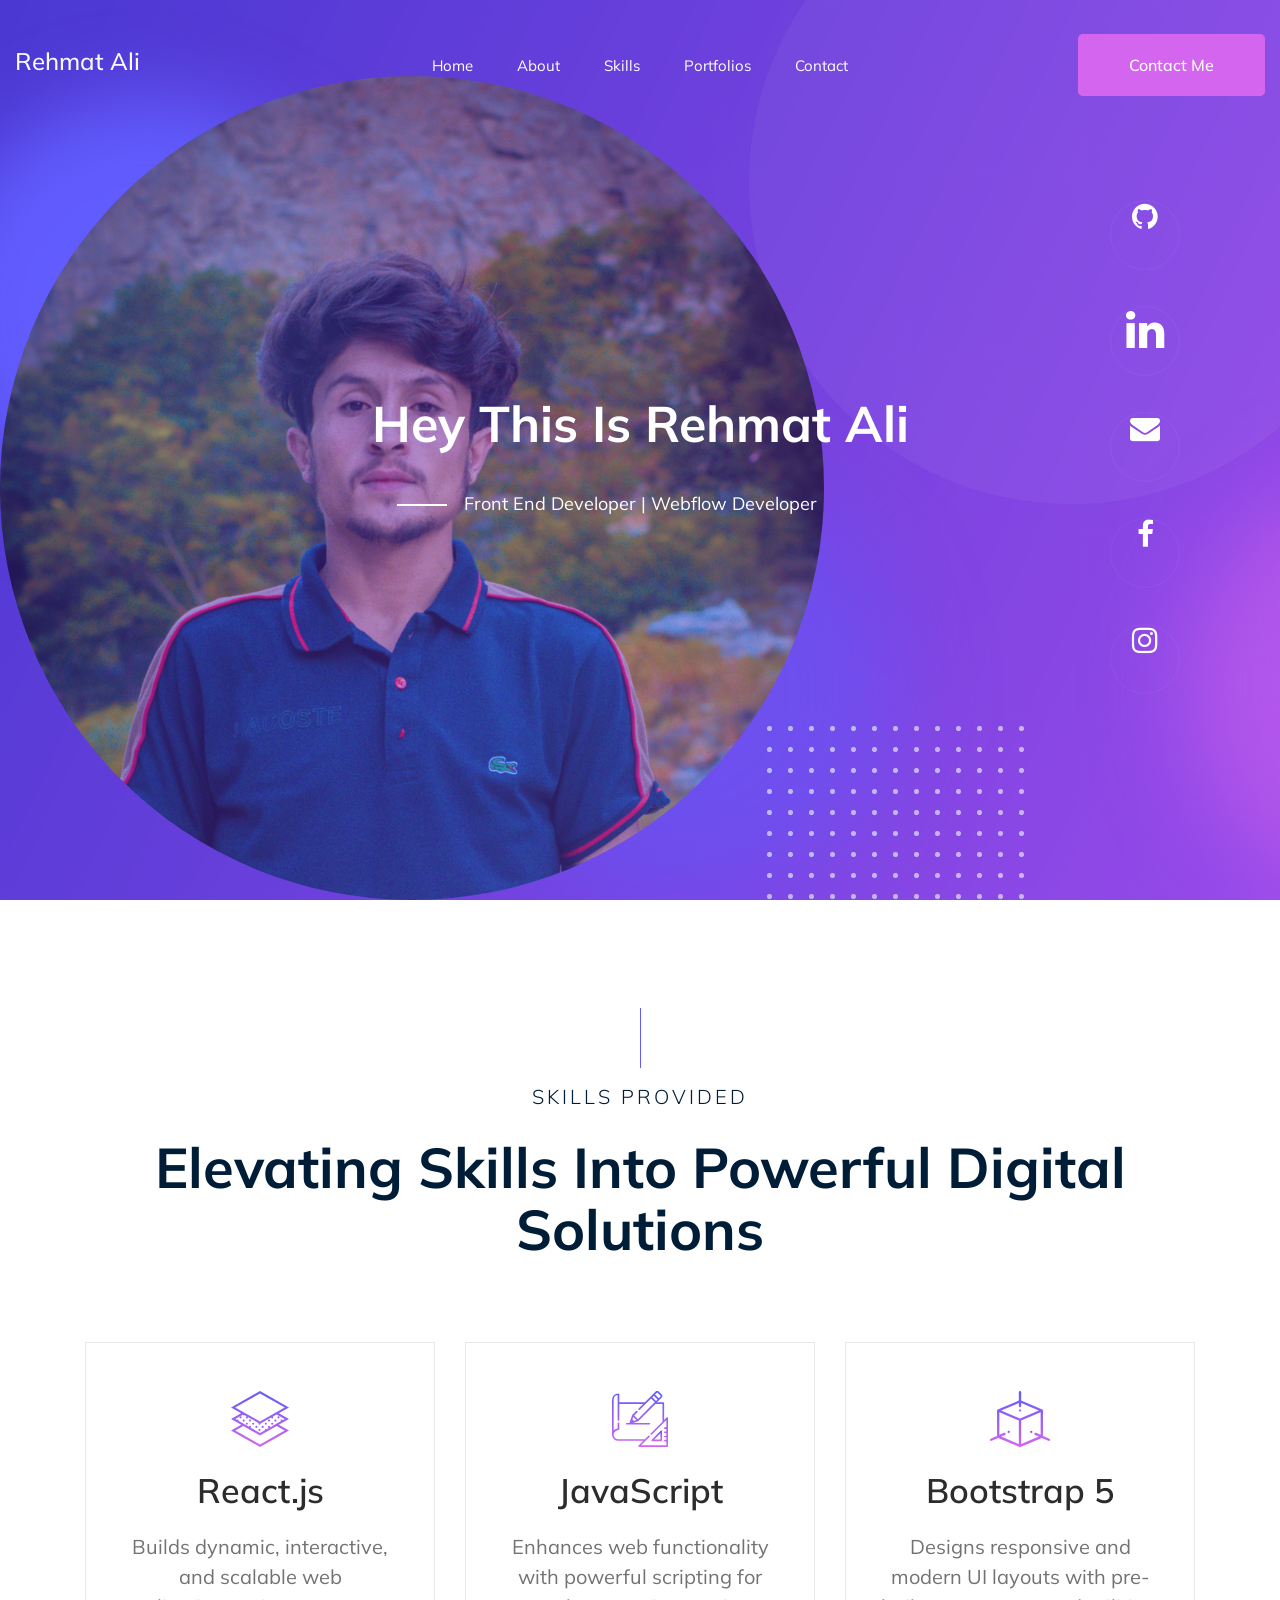
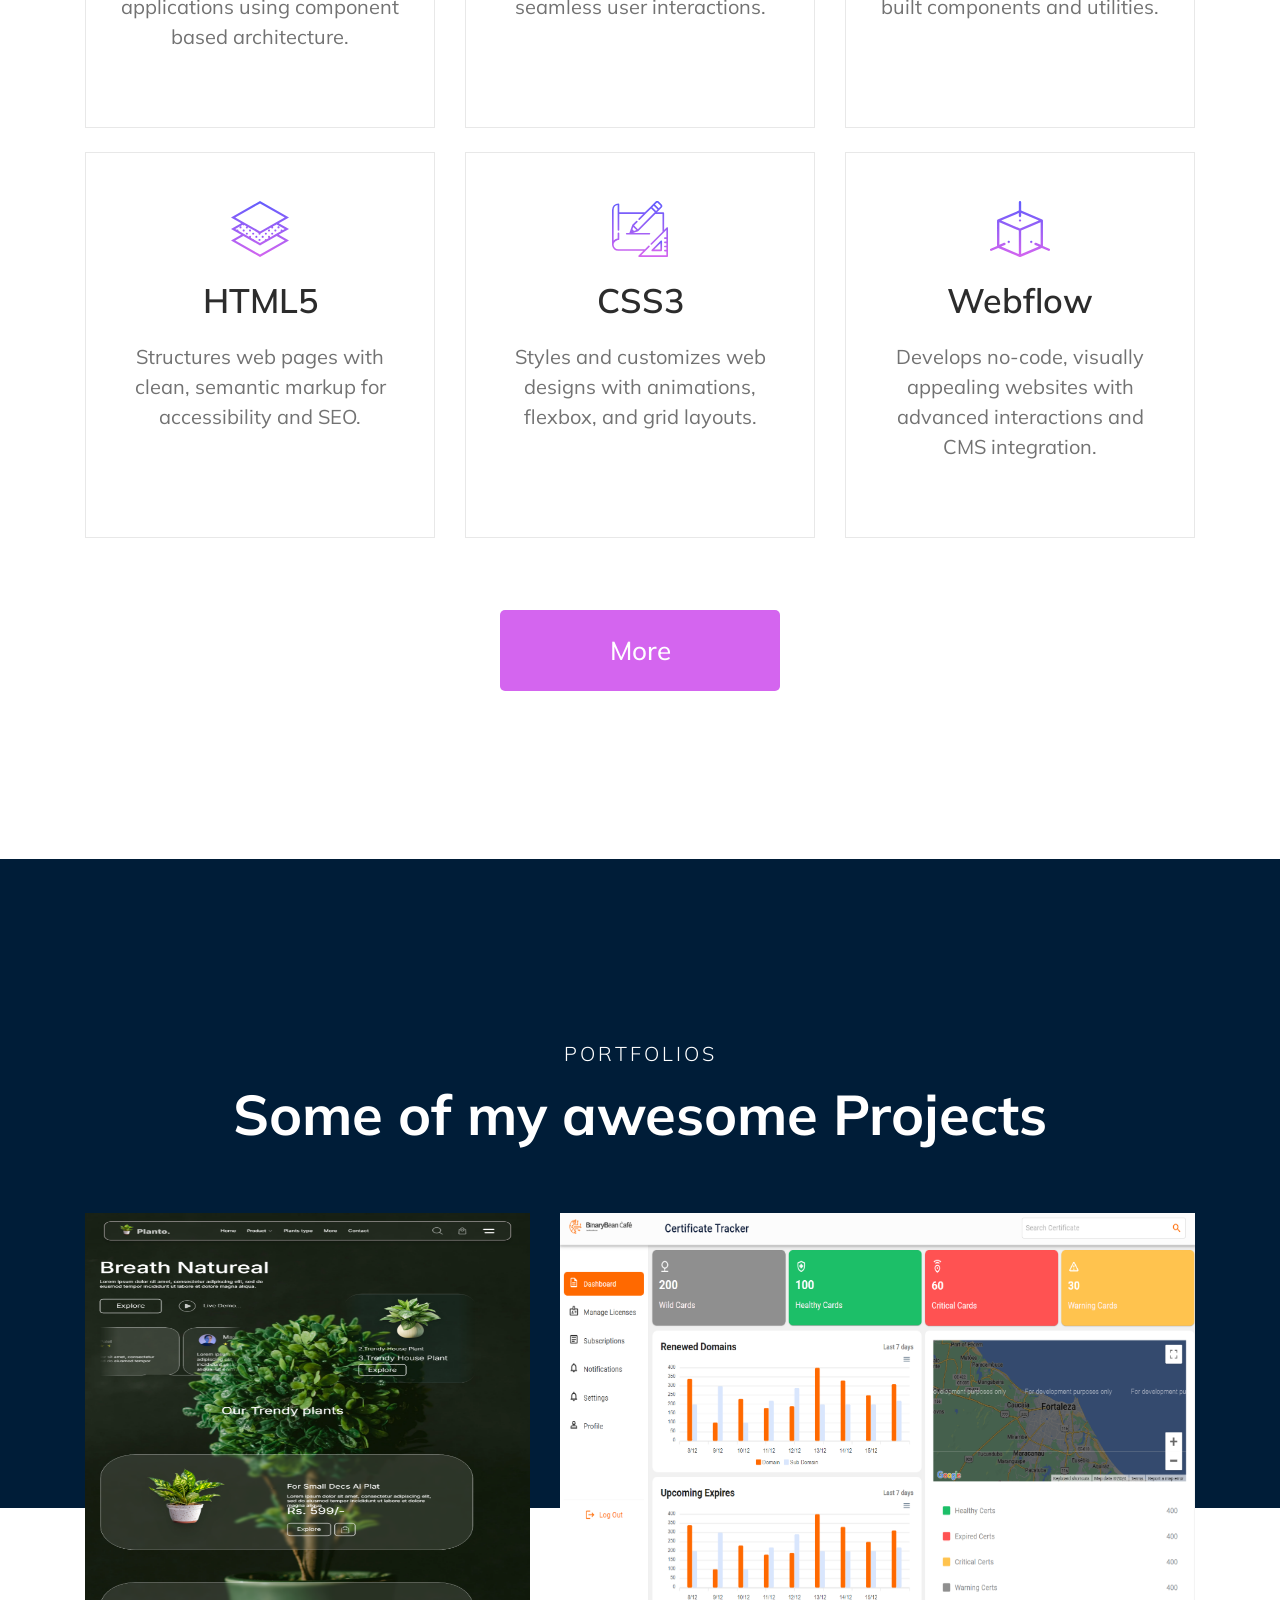
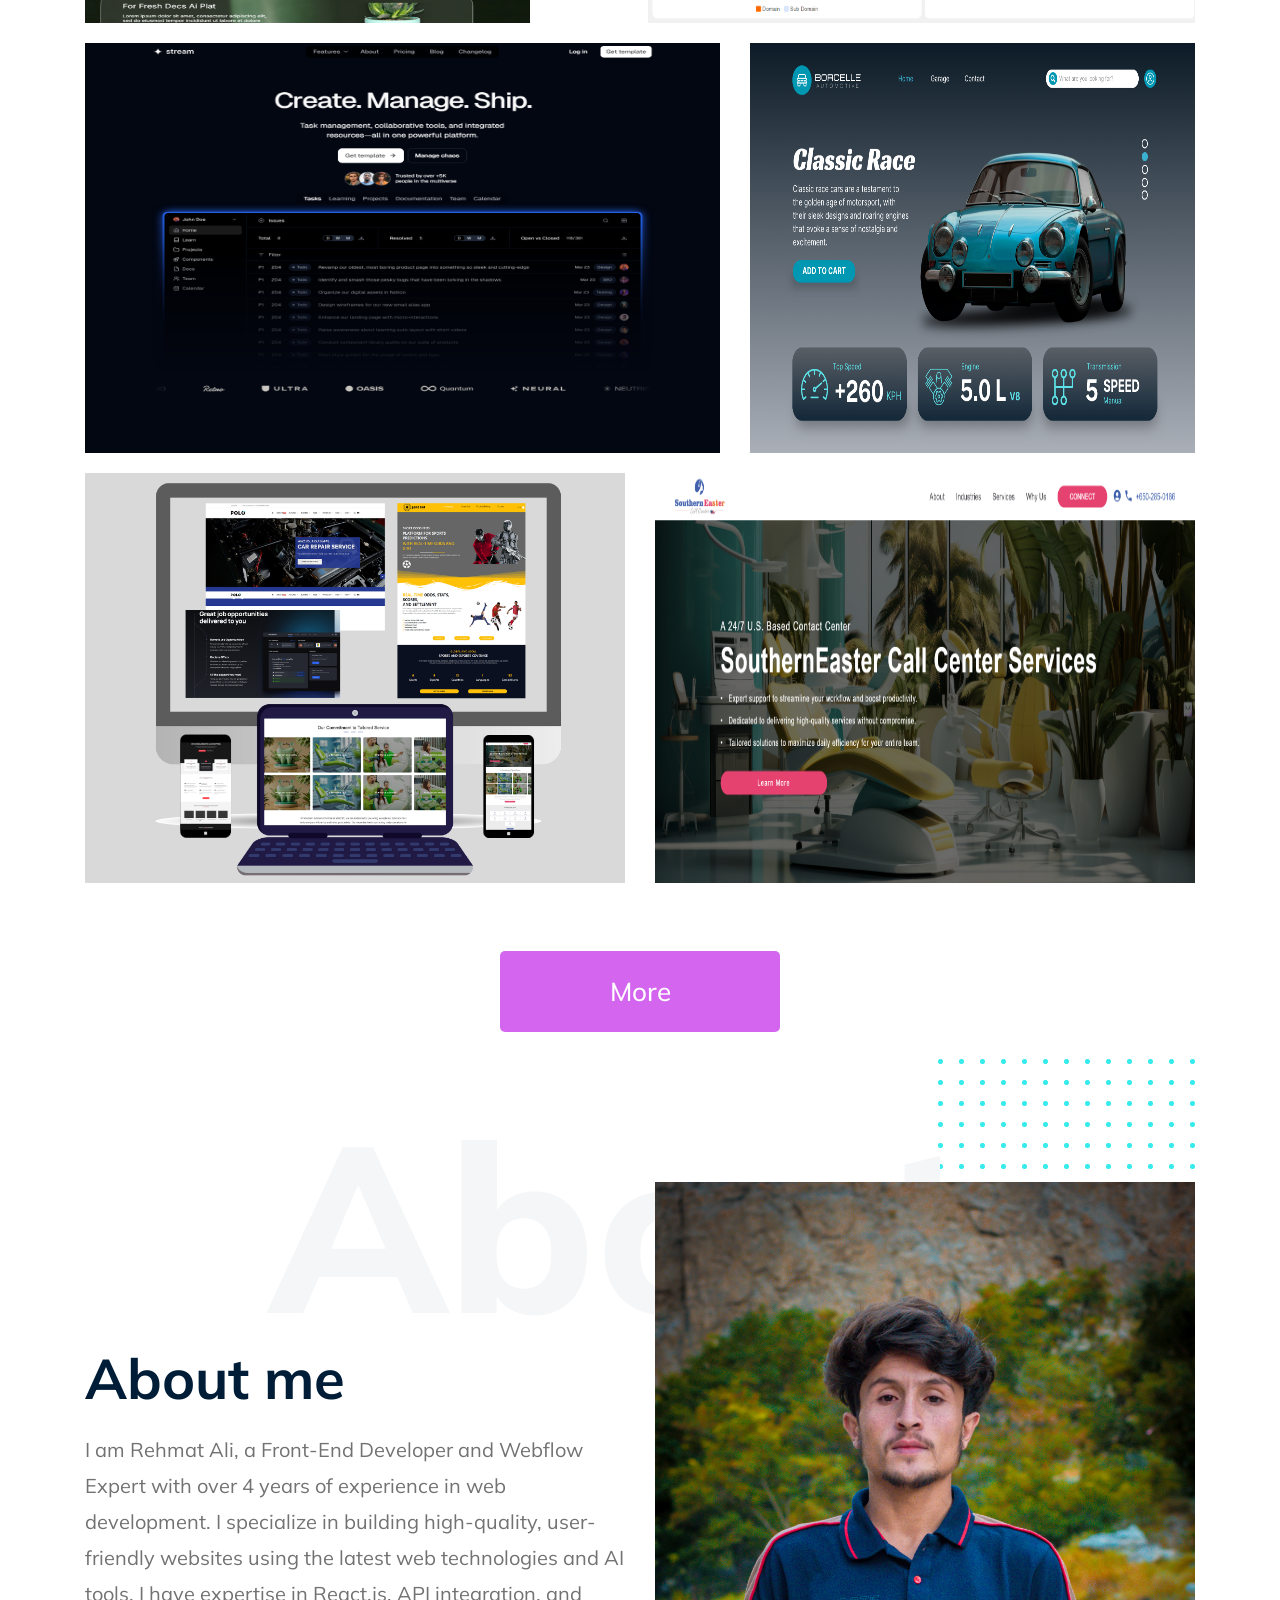
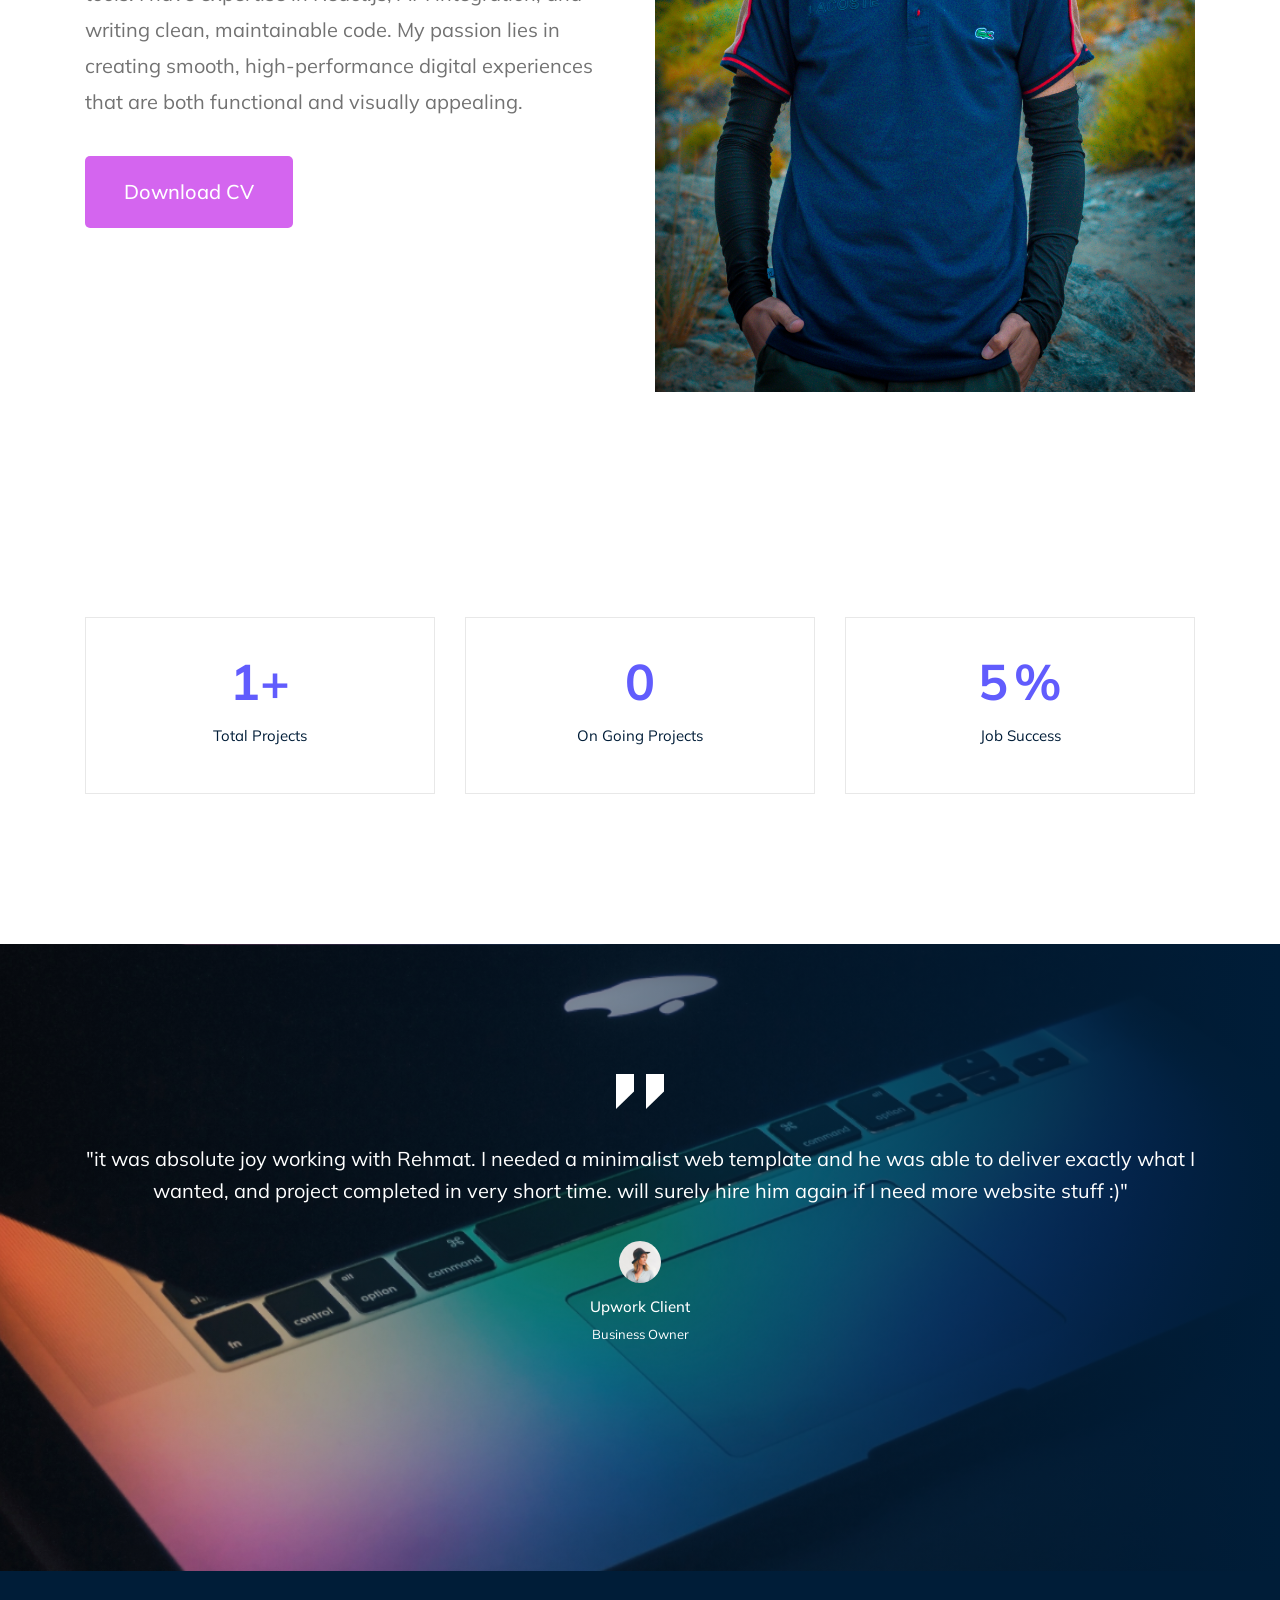
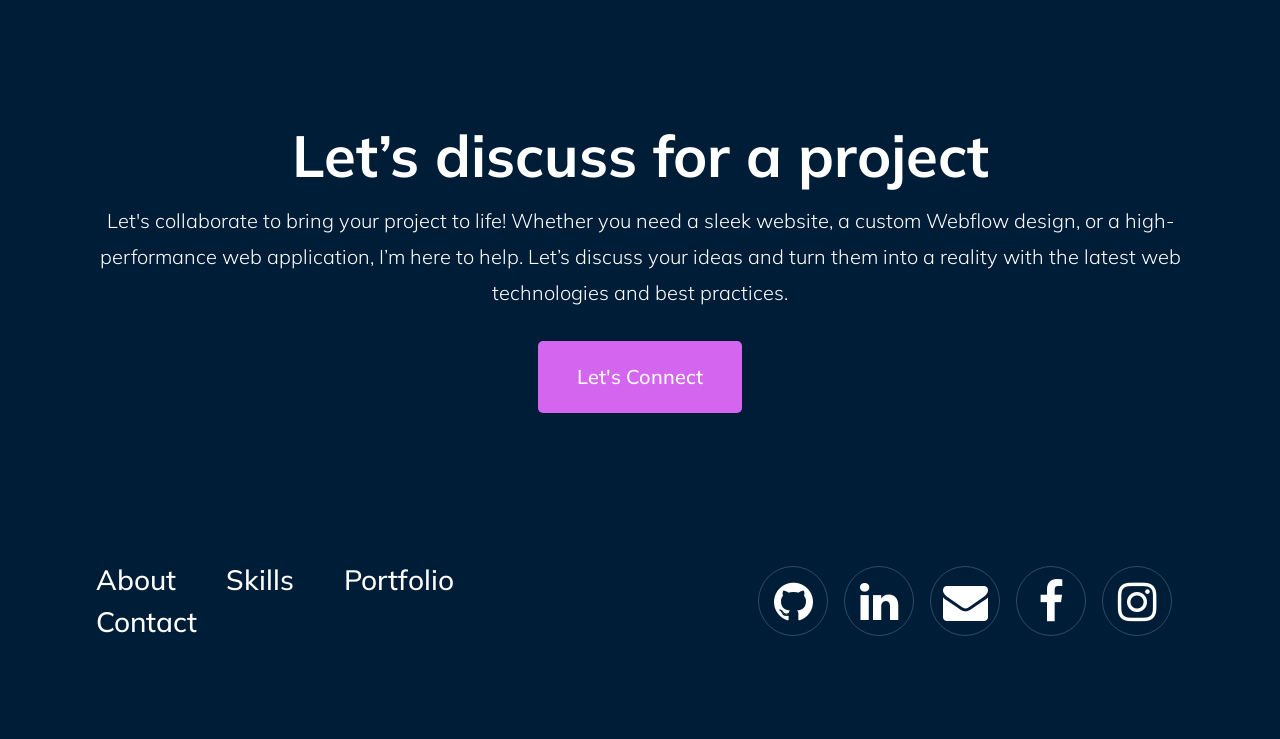
==== commit 0916a554: "updated-portfolio" ====
--- a/index.html
+++ b/index.html
@@ -37,12 +37,12 @@
                         <div class="col-xl-3 col-lg-2">
                             <div class="logo">
                                 <a href="index.html">
-                                    <h1 class="text-light">Rehmat Ali</h1>
+                                    <h3 class="text-light">Rehmat Ali</h3>
                                 </a>
                             </div>
                         </div>
                         <div class="col-xl-6 col-lg-7">
-                            <div class="main-menu  d-none d-lg-block">
+                            <div class="main-menu d-none d-lg-block">
                                 <nav>
                                     <ul id="navigation">
                                         <li><a class="active" href="index.html">Home</a></li>
@@ -80,13 +80,13 @@
             </div>
             <div class="social_links">
                 <ul>
-                    <li><a target="_blank" href="https://github.com/rehmatroy"> <i class="fa fa-github fa-3x"></i> </a></li>
+                    <li><a target="_blank" href="https://github.com/rehmatroy"> <i class="fa fa-github fa-2x"></i> </a></li>
                     <li><a target="_blank" href="https://www.linkedin.com/in/rehmat-ali-web-developer/"> <i
                                 class="fa fa-linkedin fa-3x"></i> </a></li>
-                    <li><a target="_blank" href="https://mail.google.com/mail/u/0/#inbox"> <i class="fa fa-envelope fa-3x"></i> </a>
+                    <li><a target="_blank" href="https://mail.google.com/mail/u/0/#inbox"> <i class="fa fa-envelope fa-2x"></i> </a>
                     </li>
-                    <li><a target="_blank" href="https://www.facebook.com/rehmat.roy.54"> <i class="fa fa-facebook fa-3x"></i> </a></li>
-                    <li><a target="_blank" href="https://www.instagram.com/rehmatali46/"> <i class="fa fa-instagram fa-3x"></i> </a>
+                    <li><a target="_blank" href="https://www.facebook.com/rehmat.roy.54"> <i class="fa fa-facebook fa-2x"></i> </a></li>
+                    <li><a target="_blank" href="https://www.instagram.com/rehmatali46/"> <i class="fa fa-instagram fa-2x"></i> </a>
                     </li>
                 </ul>
             </div>
--- a/css/style.css
+++ b/css/style.css
@@ -1049,7 +1049,7 @@
 .header-area .main-header-area .Appointment .book_btn a {
   background: #D465EF;
   padding: 20px 50px;
-  font-size: 26px;
+  font-size: 16px;
   font-weight: 500;
   border: 1px solid #D465EF;
   color: #fff;
@@ -1086,13 +1086,13 @@
 .header-area .main-header-area .main-menu ul li {
   display: inline-block;
   position: relative;
-  margin: 0 34px;
+  margin: 0 20px;
 }
 
 /* line 157, ../../Arafath/CL/CL October/218 PORTFOLIO/HTML/scss/_header.scss */
 .header-area .main-header-area .main-menu ul li a {
   color: #fff;
-  font-size: 30px;
+  font-size: 16px;
   text-transform: capitalize;
   font-weight: 400;
   display: inline-block;
@@ -1589,7 +1589,7 @@
 .slider_area .single_slider .slider_text h3 {
   color: #FFF;
   font-family: "Muli", sans-serif;
-  font-size: 90px;
+  font-size: 50px;
   text-transform: capitalize;
   font-weight: 700;
   line-height: 82px;
@@ -1625,7 +1625,7 @@
 @media (max-width: 767px) {
   /* line 141, ../../Arafath/CL/CL October/218 PORTFOLIO/HTML/scss/_slider.scss */
   .slider_area .single_slider .slider_text h3 {
-    font-size: 30px;
+    font-size: 20px;
     line-height: 35px;
   }
 }
@@ -1649,7 +1649,7 @@
 
 /* line 180, ../../Arafath/CL/CL October/218 PORTFOLIO/HTML/scss/_slider.scss */
 .slider_area .single_slider .slider_text span {
-  font-size: 30px;
+  font-size: 18px;
   font-weight: 400;
   color: #FFFFFF;
   position: relative;
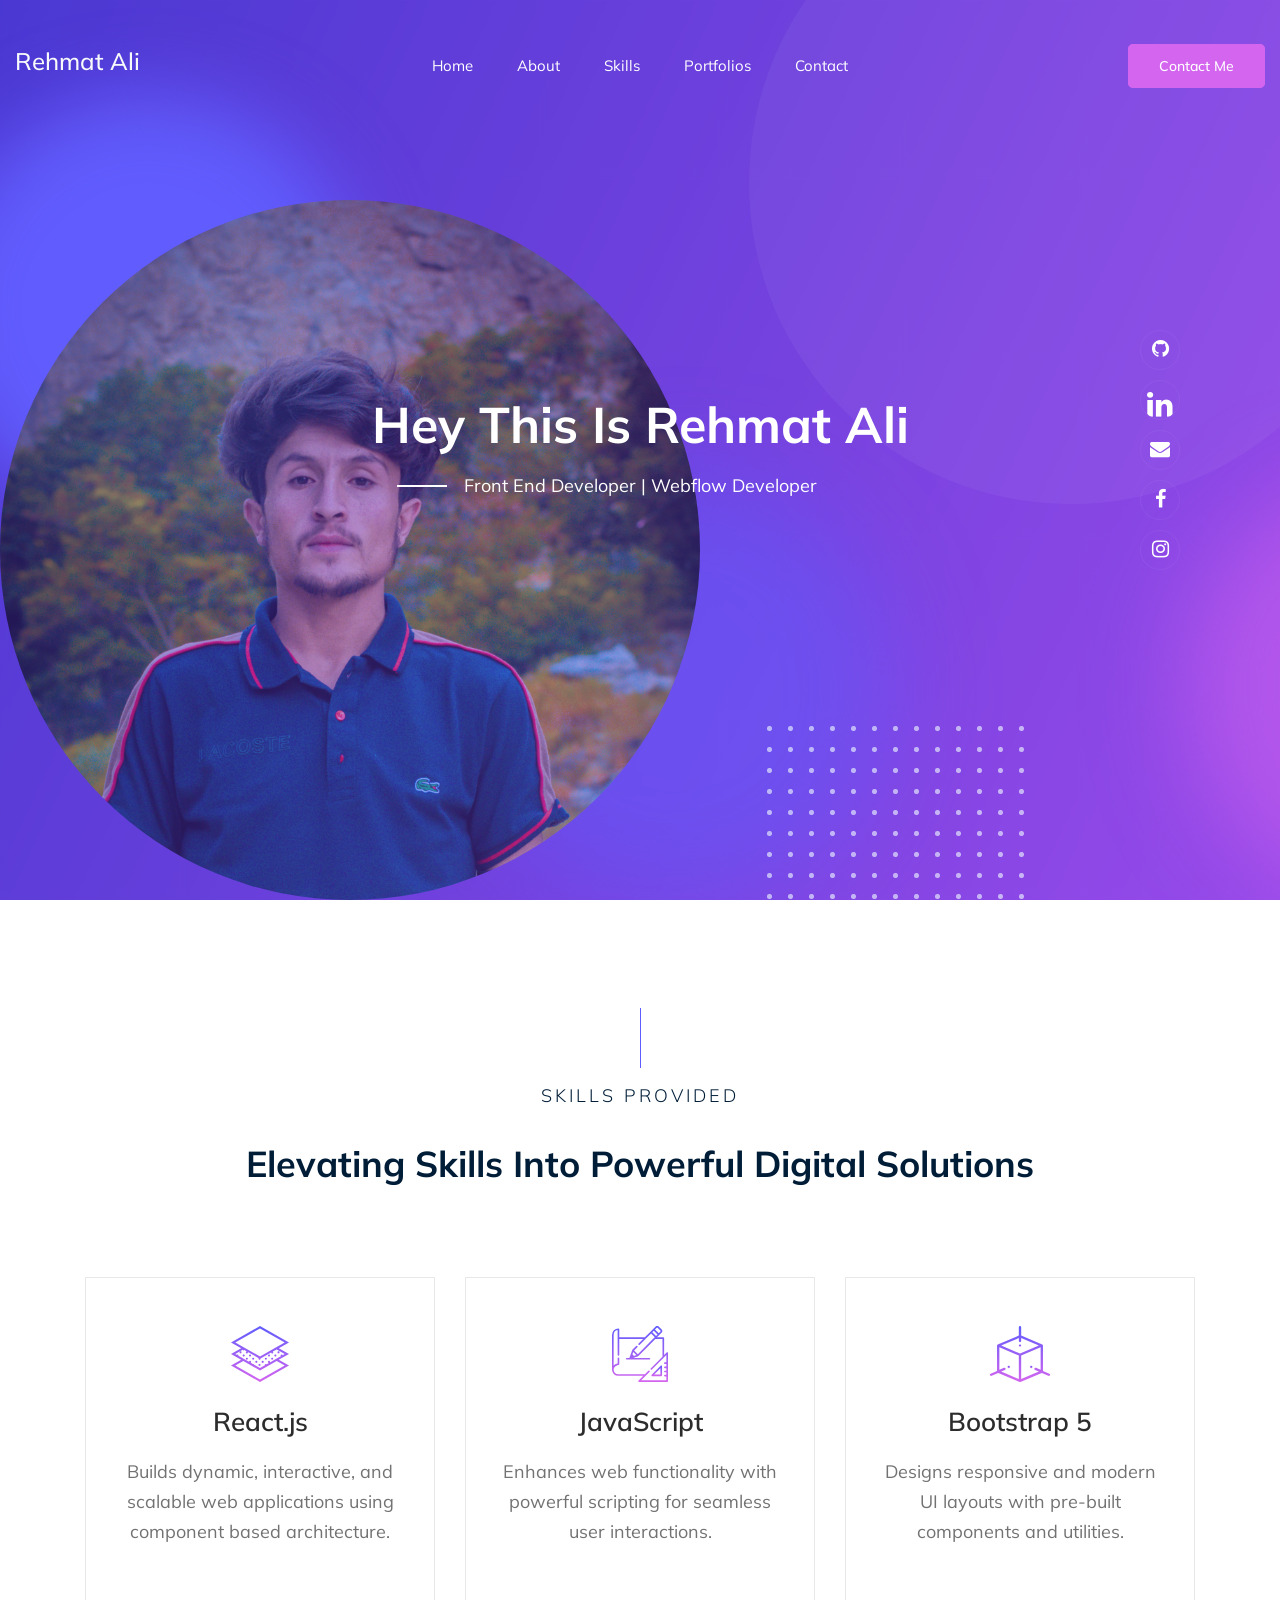
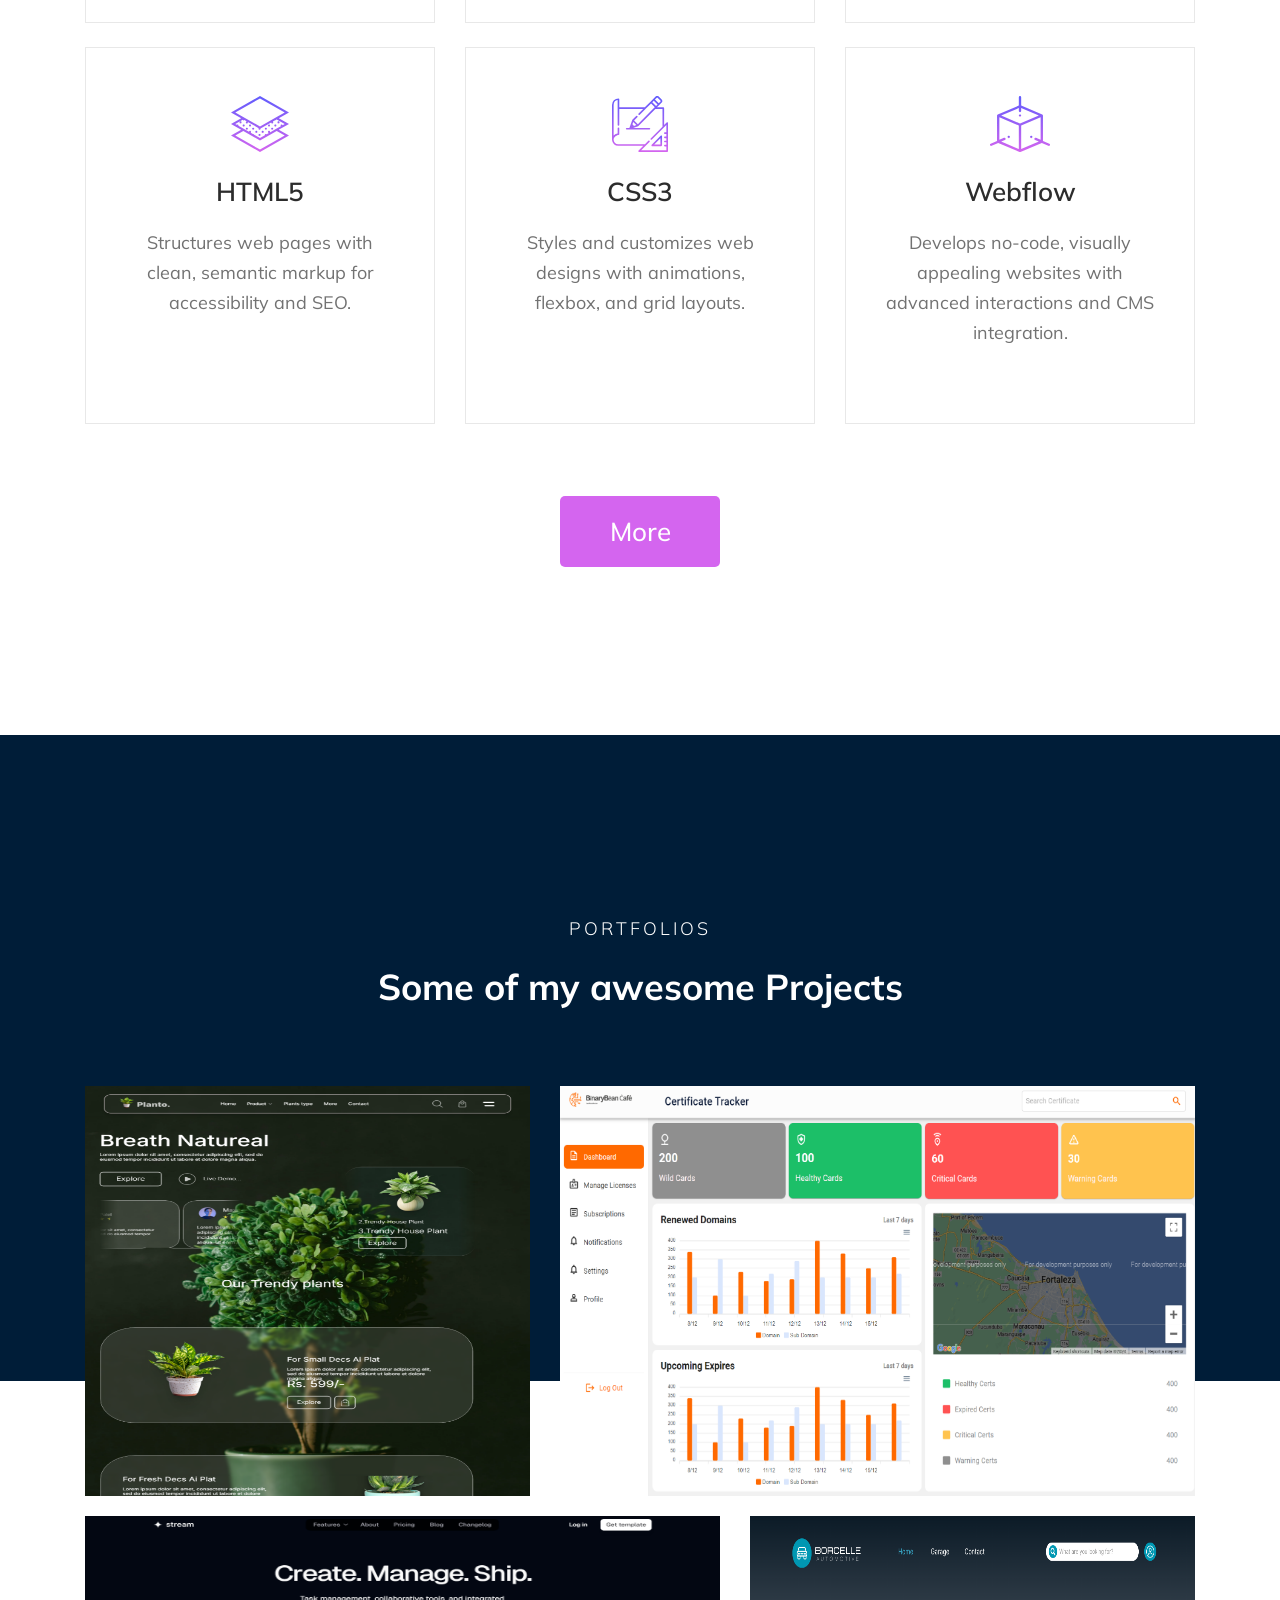
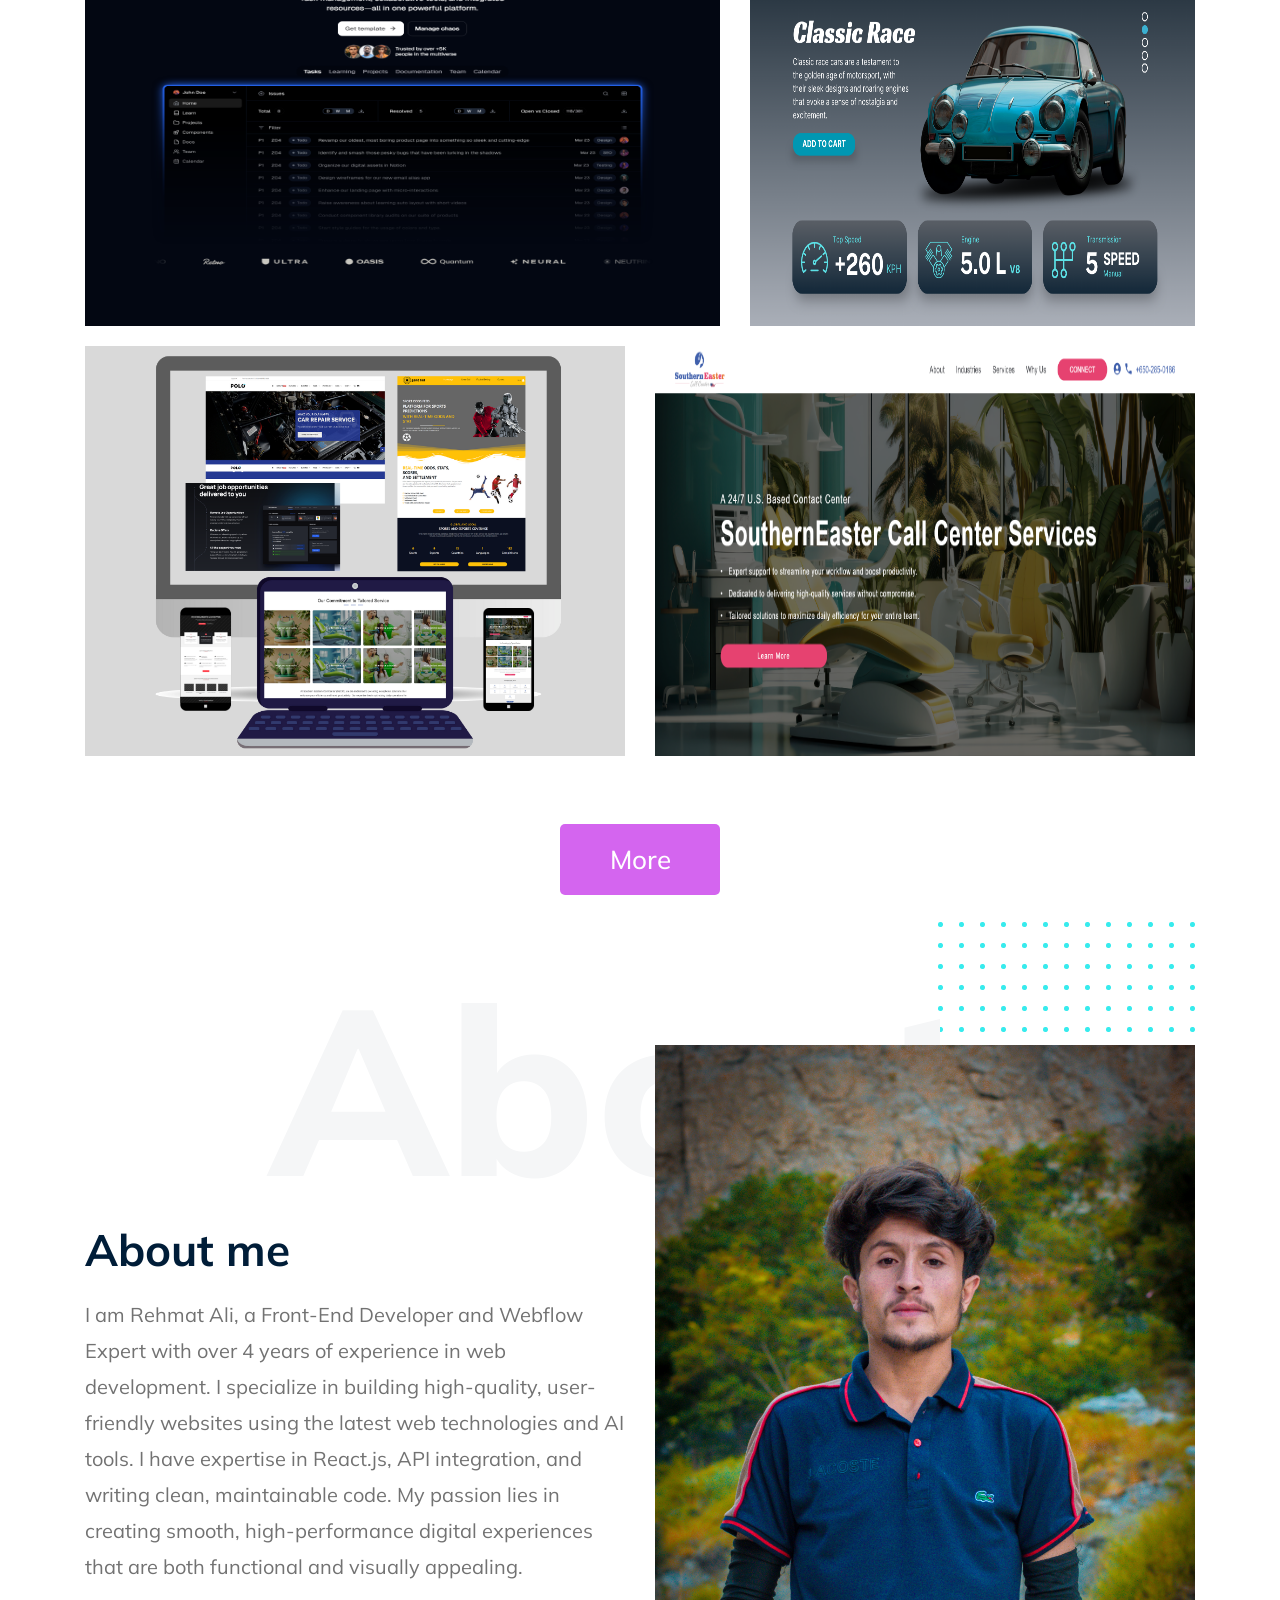
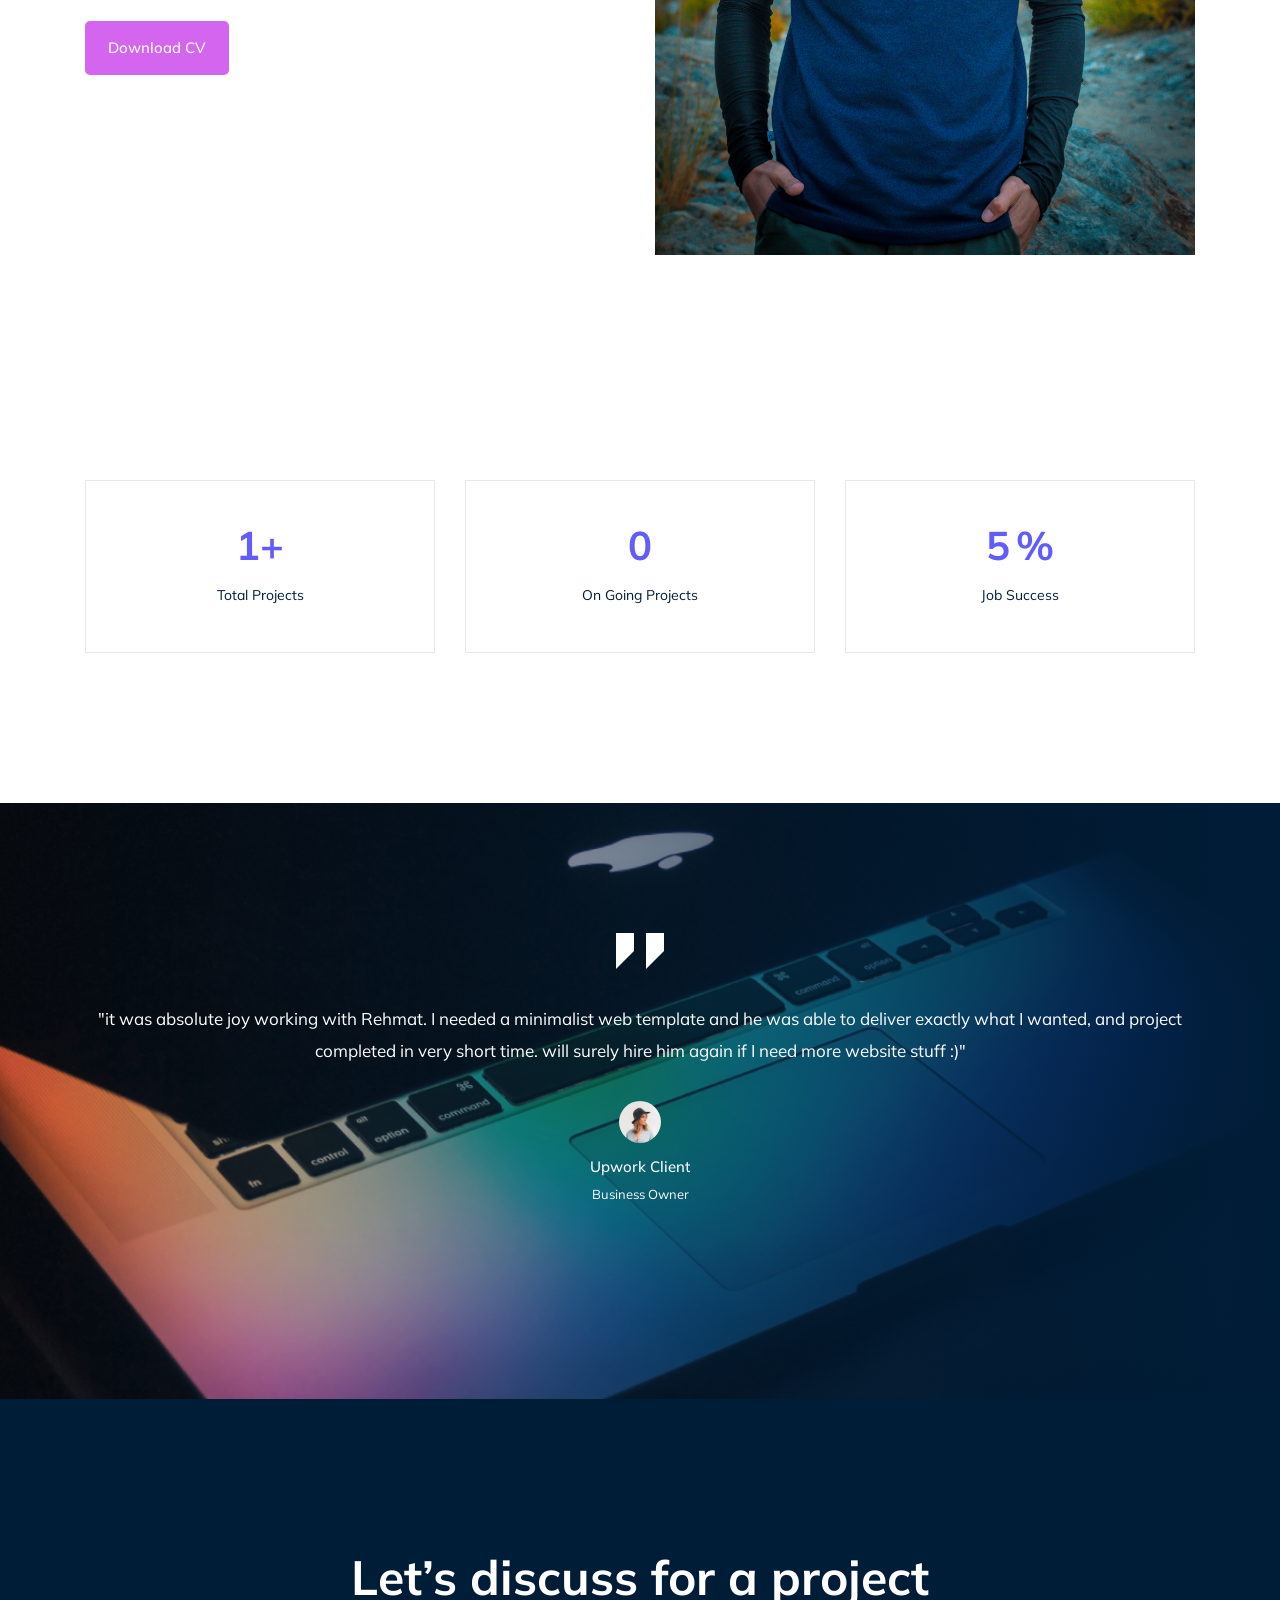
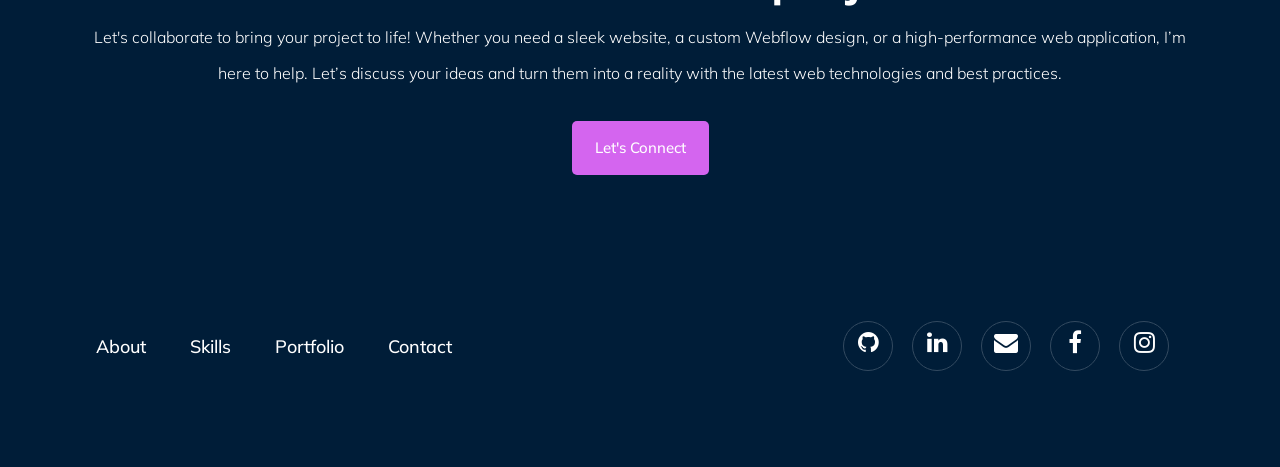
==== commit 8ad62be5: "neww-updated-portfolio" ====
--- a/index.html
+++ b/index.html
@@ -74,7 +74,7 @@
 
     <!-- slider_area_start -->
     <div class="slider_area">
-        <div class="single_slider  d-flex align-items-center slider_bg_1">
+        <div class="single_slider d-flex align-items-center slider_bg_1">
             <div class="shap_pattern d-none d-lg-block">
                 <img src="img/about/grid.png" alt="">
             </div>
@@ -464,15 +464,15 @@
                         <div class="socail_links">
                             <ul>
                                 <li><a target="_blank" href="https://github.com/rehmatroy"> <i
-                                            class="fa fa-github fa-3x"></i> </a></li>
+                                            class="fa fa-github fa-2x"></i> </a></li>
                                 <li><a target="_blank" href="https://www.linkedin.com/in/rehmat-ali-web-developer/"> <i
-                                            class="fa fa-linkedin fa-3x"></i> </a></li>
+                                            class="fa fa-linkedin fa-2x"></i> </a></li>
                                 <li><a target="_blank" href="https://mail.google.com/mail/u/0/#inbox"> <i
-                                            class="fa fa-envelope fa-3x"></i> </a></li>
+                                            class="fa fa-envelope fa-2x"></i> </a></li>
                                 <li><a target="_blank" href="https://www.facebook.com/rehmat.roy.54"> <i
-                                            class="fa fa-facebook fa-3x"></i> </a></li>
+                                            class="fa fa-facebook fa-2x"></i> </a></li>
                                 <li><a target="_blank" href="https://www.instagram.com/rehmatali46/"> <i
-                                            class="fa fa-instagram fa-3x"></i> </a></li>
+                                            class="fa fa-instagram fa-2x"></i> </a></li>
                             </ul>
                         </div>
                     </div>
--- a/css/style.css
+++ b/css/style.css
@@ -408,9 +408,9 @@
   background: #D465EF;
   color: #fff;
   display: inline-block;
-  padding: 20px 38px;
+  padding: 15px 22px;
   font-family: "Muli", sans-serif;
-  font-size: 20px;
+  font-size: 15px;
   font-weight: 500;
   border: 0;
   border: 1px solid transparent;
@@ -651,7 +651,7 @@
 .section_title span {
   position: relative;
   z-index: 3;
-  font-size: 20px;
+  font-size: 18px;
   font-weight: 300;
   letter-spacing: 3px;
   color: #001D38;
@@ -674,7 +674,7 @@
 
 /* line 24, ../../Arafath/CL/CL October/218 PORTFOLIO/HTML/scss/_section_title.scss */
 .section_title h3 {
-  font-size: 56px;
+  font-size: 36px;
   line-height: 62px;
   font-weight: 700;
   color: #001D38;
@@ -1048,8 +1048,8 @@
 /* line 124, ../../Arafath/CL/CL October/218 PORTFOLIO/HTML/scss/_header.scss */
 .header-area .main-header-area .Appointment .book_btn a {
   background: #D465EF;
-  padding: 20px 50px;
-  font-size: 16px;
+  padding: 12px 30px;
+  font-size: 14px;
   font-weight: 500;
   border: 1px solid #D465EF;
   color: #fff;
@@ -1404,27 +1404,29 @@
 /* line 31, ../../Arafath/CL/CL October/218 PORTFOLIO/HTML/scss/_slider.scss */
 .slider_area .single_slider .social_links li {
   display: block;
-  margin-bottom: 30px;
+  margin-bottom: 10px;
   justify-content: center;
   align-items: center;
 }
 
 /* line 34, ../../Arafath/CL/CL October/218 PORTFOLIO/HTML/scss/_slider.scss */
 .slider_area .single_slider .social_links li a {
-  width: 70px;
-  height: 70px;
-  display: inline-block;
-  line-height: 40px;
+  width: 40px;
+  height: 40px;
+  display: flex;
+  justify-content: center;  
+  text-align: center;
   text-align: center;
   -webkit-border-radius: 50%;
   -moz-border-radius: 50%;
   border-radius: 50%;
   border: 1px solid rgba(255, 255, 255, 0.05);
   color: #fff;
-  font-size: 15px;
+  font-size: 10px;
   position: relative;
   z-index: 2;
   overflow: hidden;
+  padding-top: 8px;
 }
 
 /* line 47, ../../Arafath/CL/CL October/218 PORTFOLIO/HTML/scss/_slider.scss */
@@ -1481,8 +1483,8 @@
   bacjground-repeat: no-repeat;
   background-position: center top ;
   border-radius: 50%;
-  width: 824px;
-  height: 824px;
+  width: 700px;
+  height: 700px;
   content: '';
   opacity: 0.6;
 }
@@ -1592,7 +1594,7 @@
   font-size: 50px;
   text-transform: capitalize;
   font-weight: 700;
-  line-height: 82px;
+  line-height: 45px;
   margin-bottom: 25px;
 }
 
@@ -2058,14 +2060,14 @@
 /* line 15, ../../Arafath/CL/CL October/218 PORTFOLIO/HTML/scss/_counter.scss */
 .counter_area .single_counter h3 span {
   color: #615CFD;
-  font-size: 50px;
+  font-size: 40px;
   font-weight: 700;
 }
 
 @media (max-width: 767px) {
   /* line 15, ../../Arafath/CL/CL October/218 PORTFOLIO/HTML/scss/_counter.scss */
   .counter_area .single_counter h3 span {
-    font-size: 35px;
+    font-size: 25px;
   }
 }
 
@@ -2077,7 +2079,7 @@
 
 /* line 29, ../../Arafath/CL/CL October/218 PORTFOLIO/HTML/scss/_counter.scss */
 .counter_area .single_counter p {
-  font-size: 15px;
+  font-size: 14px;
   color: #001D38;
   font-weight: 400;
   margin-bottom: 0;
@@ -2130,7 +2132,7 @@
 
 /* line 25, ../../Arafath/CL/CL October/218 PORTFOLIO/HTML/scss/_about.scss */
 .about_me .about_e_details h3 {
-  font-size: 56px;
+  font-size: 44px;
   font-weight: 700;
   color: #001D38;
 }
@@ -2454,7 +2456,7 @@
 /* line 20, ../../Arafath/CL/CL October/218 PORTFOLIO/HTML/scss/_footer.scss */
 .footer .footer_top .menu_links ul li {
   display: inline-block;
-  margin-right: 46px;
+  margin-right: 40px;
 }
 
 @media (max-width: 767px) {
@@ -2467,7 +2469,7 @@
 /* line 26, ../../Arafath/CL/CL October/218 PORTFOLIO/HTML/scss/_footer.scss */
 .footer .footer_top .menu_links ul li a {
   color: #fff;
-  font-size: 28px;
+  font-size: 18px;
   font-weight: 500;
 }
 
@@ -2529,8 +2531,8 @@
 /* line 70, ../../Arafath/CL/CL October/218 PORTFOLIO/HTML/scss/_footer.scss */
 .footer .socail_links ul li a {
   color: #fff;
-  width: 70px;
-  height: 70px;
+  width: 50px;
+  height: 50px;
   display: inline-block;
   text-align: center;
   background: transparent;
@@ -2538,12 +2540,11 @@
   -moz-border-radius: 50%;
   border-radius: 50%;
   line-height: 40px !important;
-  margin-right: 12px;
+  margin-right: 15px;
   color: #FFFFFF;
-  line-height: 40px !important;
   border: 1px solid #334A60;
-  font-size: 15px;
-  padding: 12px;
+  font-size: 12px;
+  padding: 5px;
 }
 
 /* line 84, ../../Arafath/CL/CL October/218 PORTFOLIO/HTML/scss/_footer.scss */
@@ -2592,7 +2593,7 @@
 
 /* line 35, ../../Arafath/CL/CL October/218 PORTFOLIO/HTML/scss/_bradcam.scss */
 .bradcam_area h3 {
-  font-size: 50px;
+  font-size: 42px;
   color: #fff;
   font-weight: 700;
   margin-bottom: 0;
@@ -2941,7 +2942,7 @@
 .testimonial_area .single_testmonial p {
   color: #fff;
   font-weight: 400;
-  font-size: 20px;
+  font-size: 17px;
   line-height: 32px;
   margin: 34px 0;
 }
@@ -3019,21 +3020,21 @@
 /* line 11, ../../Arafath/CL/CL October/218 PORTFOLIO/HTML/scss/_discuss.scss */
 .discuss_projects .project_text h3 {
   color: #fff;
-  font-size: 58px;
+  font-size: 48px;
   font-weight: 700;
 }
 
 @media (max-width: 767px) {
   /* line 11, ../../Arafath/CL/CL October/218 PORTFOLIO/HTML/scss/_discuss.scss */
   .discuss_projects .project_text h3 {
-    font-size: 38px;
+    font-size: 30px;
   }
 }
 
 /* line 19, ../../Arafath/CL/CL October/218 PORTFOLIO/HTML/scss/_discuss.scss */
 .discuss_projects .project_text p {
   color: #fff;
-  font-size: 20px;
+  font-size: 16px;
   line-height: 36px;
   margin-bottom: 30px;
   margin-top: 12px;
@@ -3081,7 +3082,7 @@
 
 /* line 21, ../../Arafath/CL/CL October/218 PORTFOLIO/HTML/scss/_service.scss */
 .service_area .single_service h3 {
-  font-size: 34px;
+  font-size: 26px;
   font-weight: 600;
   color: #2C2C2C;
   margin-top: 24px;
@@ -3098,7 +3099,7 @@
 /* line 31, ../../Arafath/CL/CL October/218 PORTFOLIO/HTML/scss/_service.scss */
 .service_area .single_service p {
   color: #727272;
-  font-size: 20px;
+  font-size: 18px;
   font-weight: 400;
   line-height: 30px;
   margin-bottom: 0;
@@ -3106,7 +3107,7 @@
 
 .more-btn a {
   background: #D465EF;
-  padding: 20px 50px;
+  padding: 15px 20px;
   font-size: 26px;
   font-weight: 500;
   border: 1px solid transparent;
@@ -3115,7 +3116,7 @@
   display: flex;
   justify-content: center;
   align-items: center;
-  width: 280px;
+  width: 160px;
   margin-left: auto;
   margin-right: auto;
 }
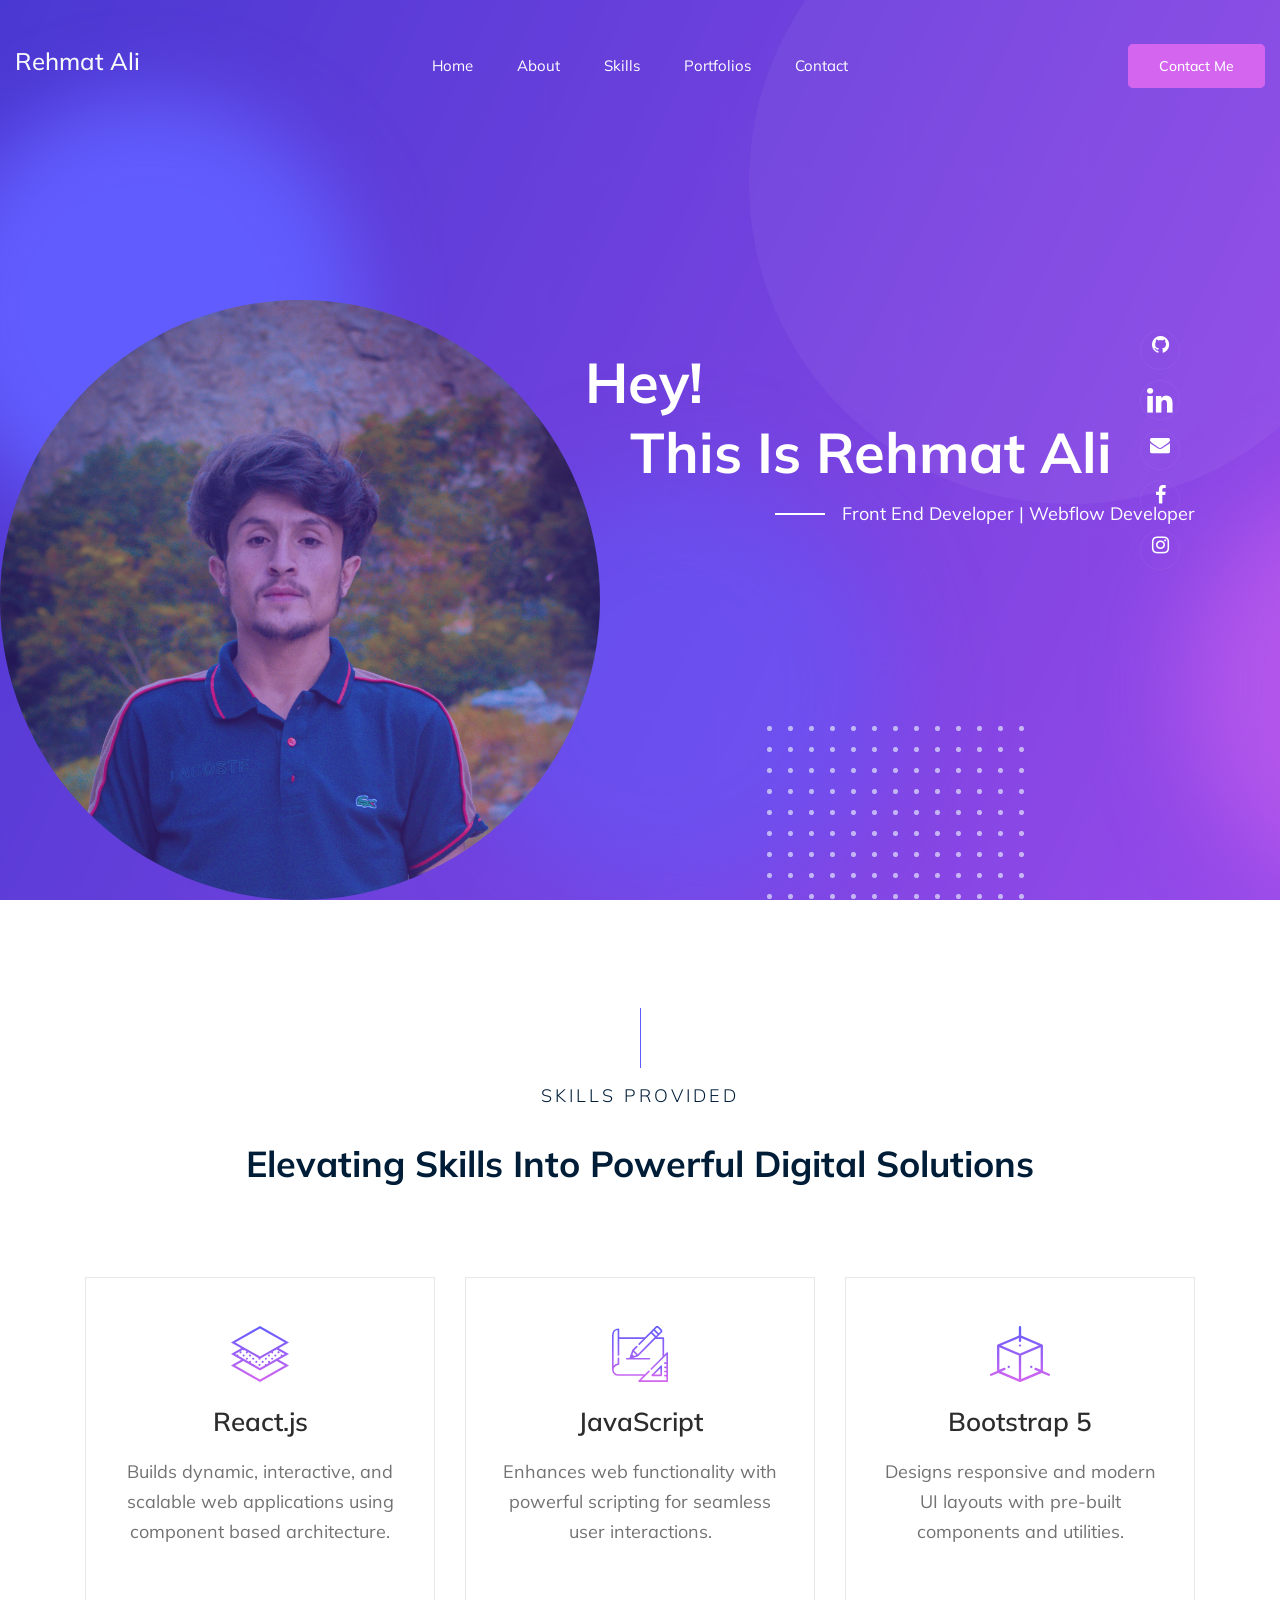
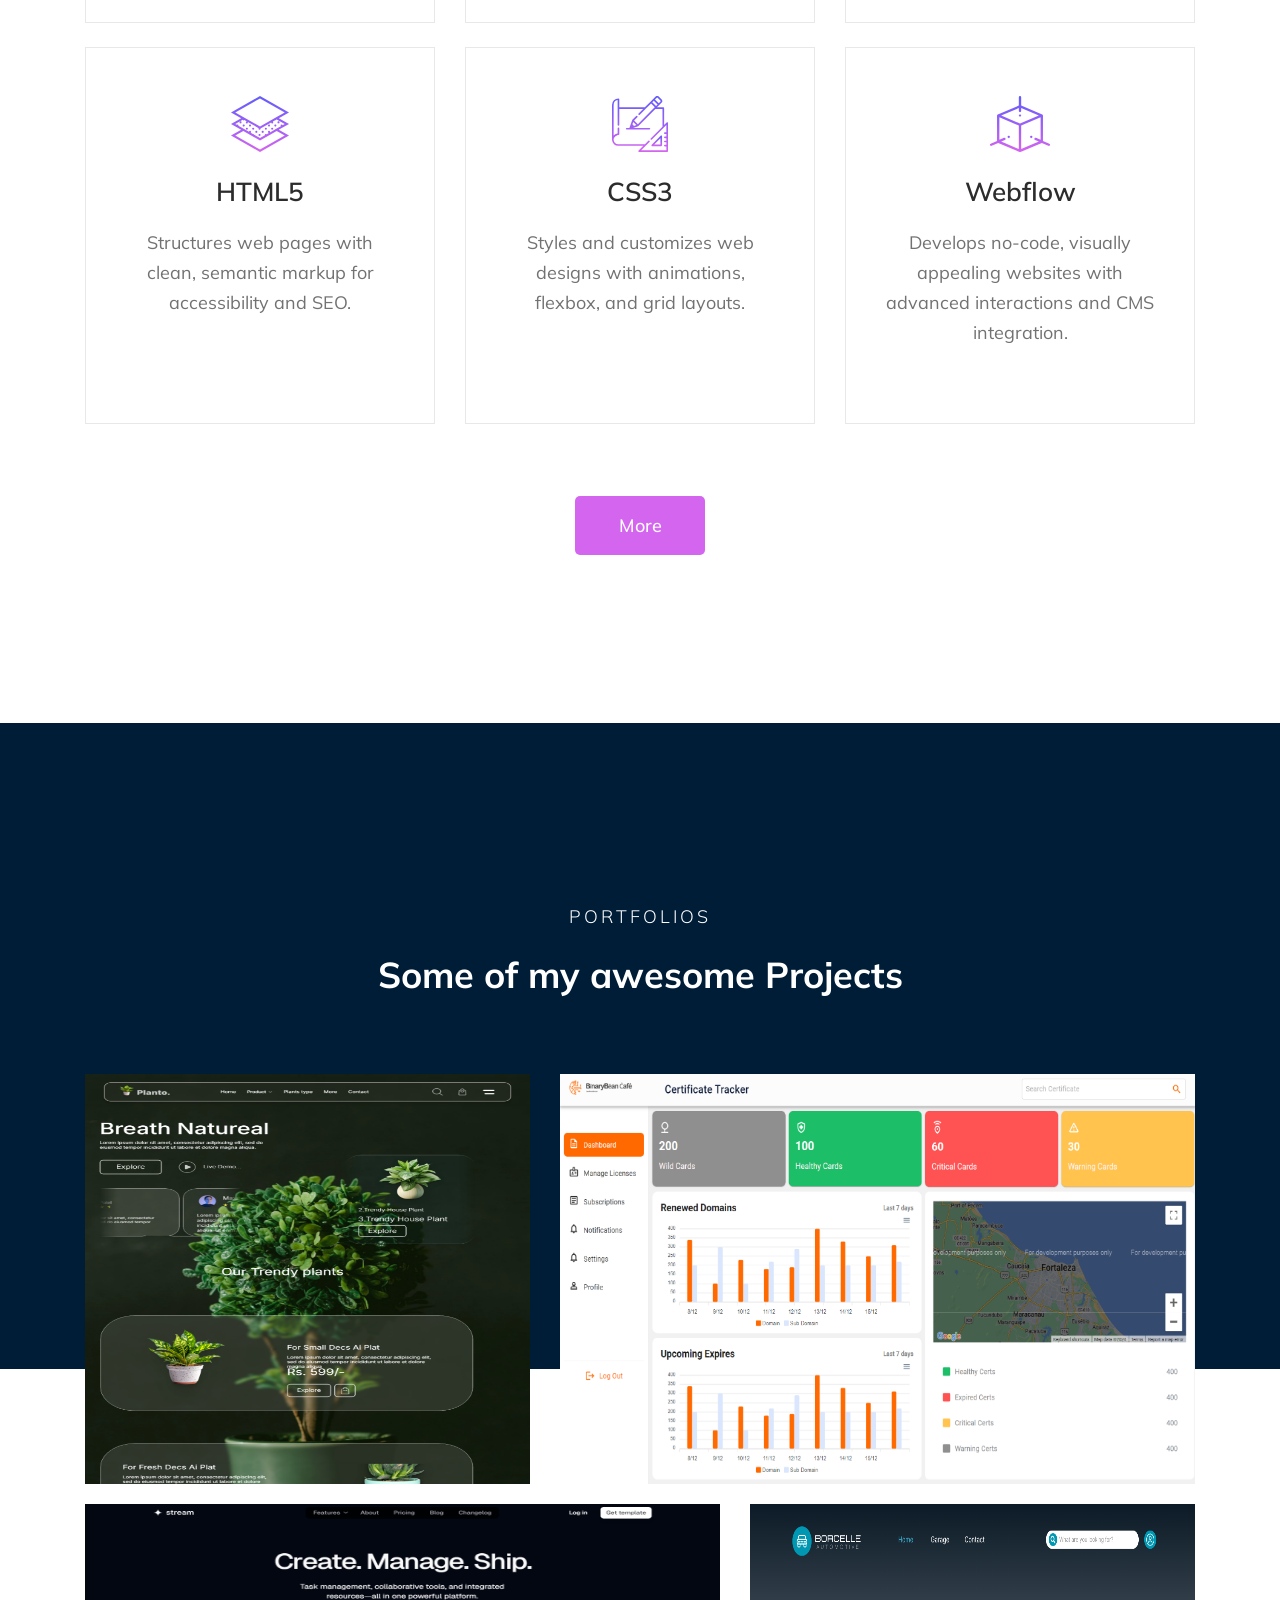
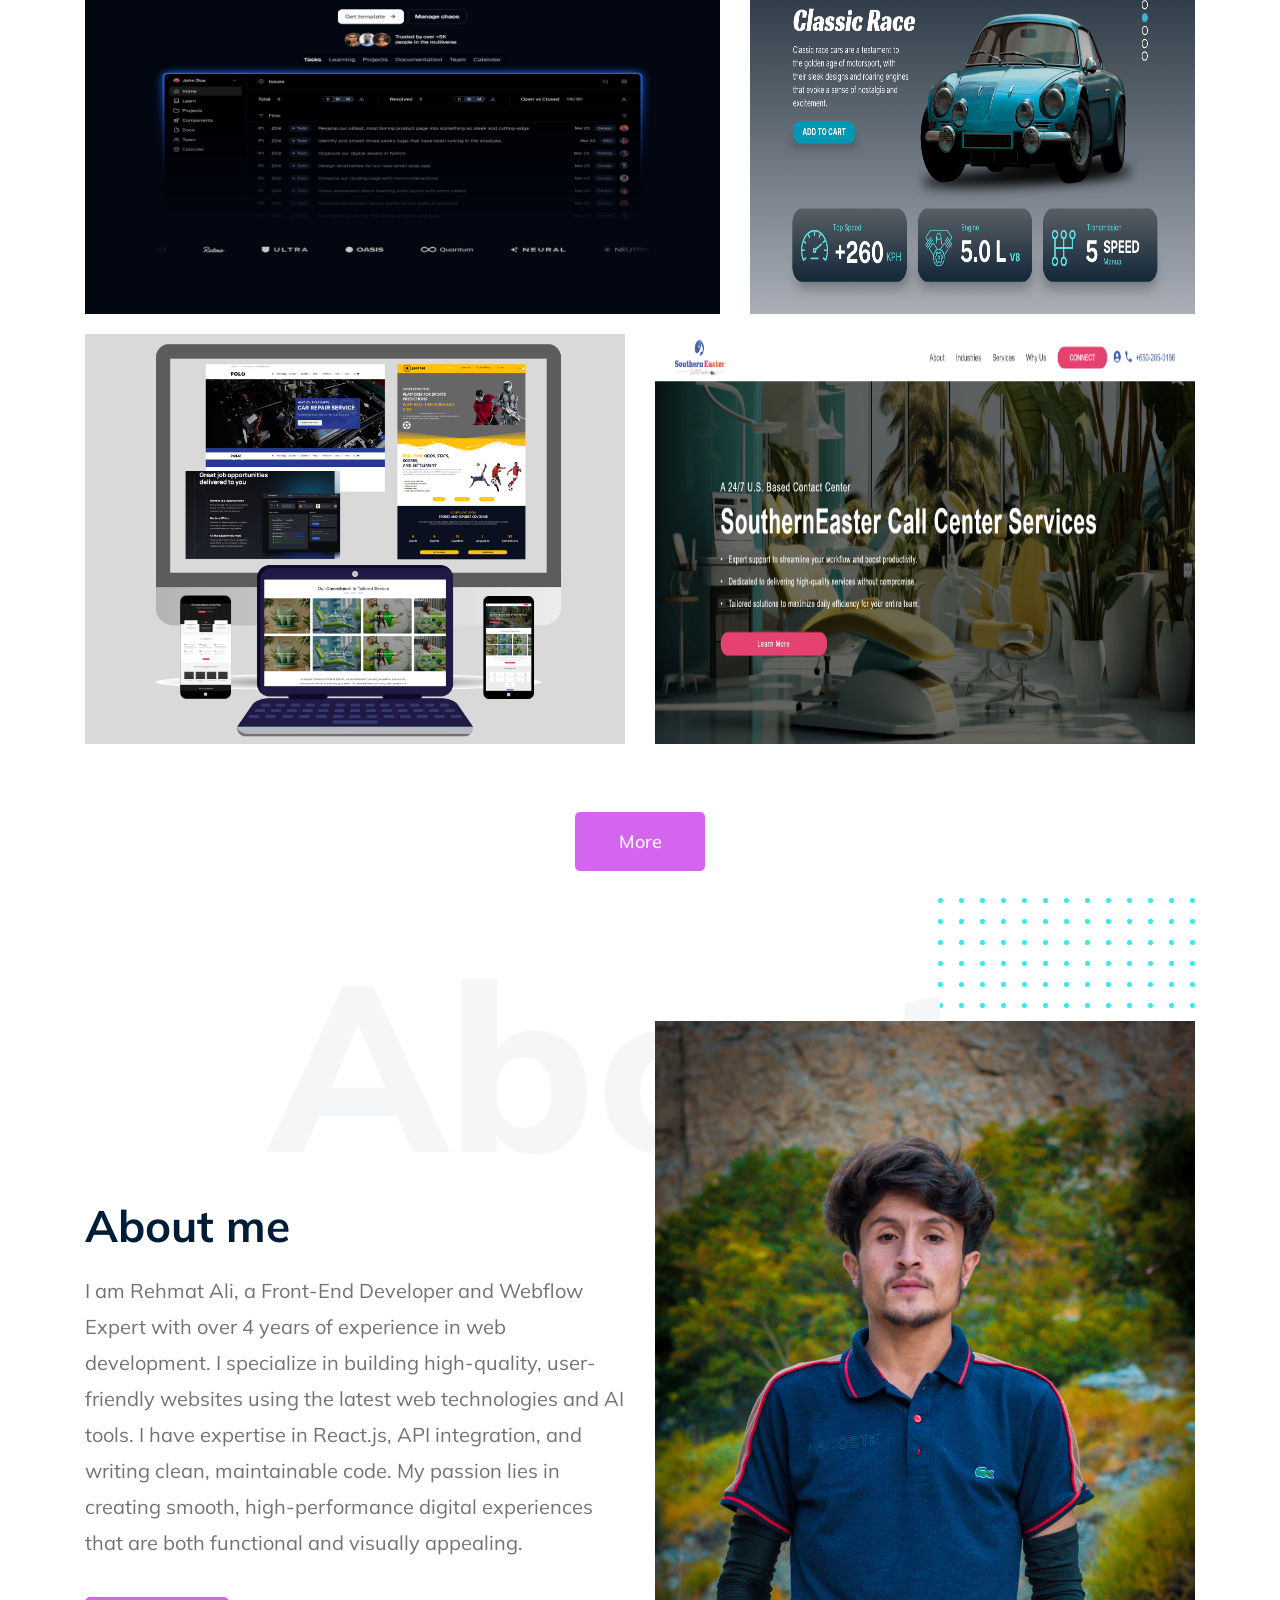
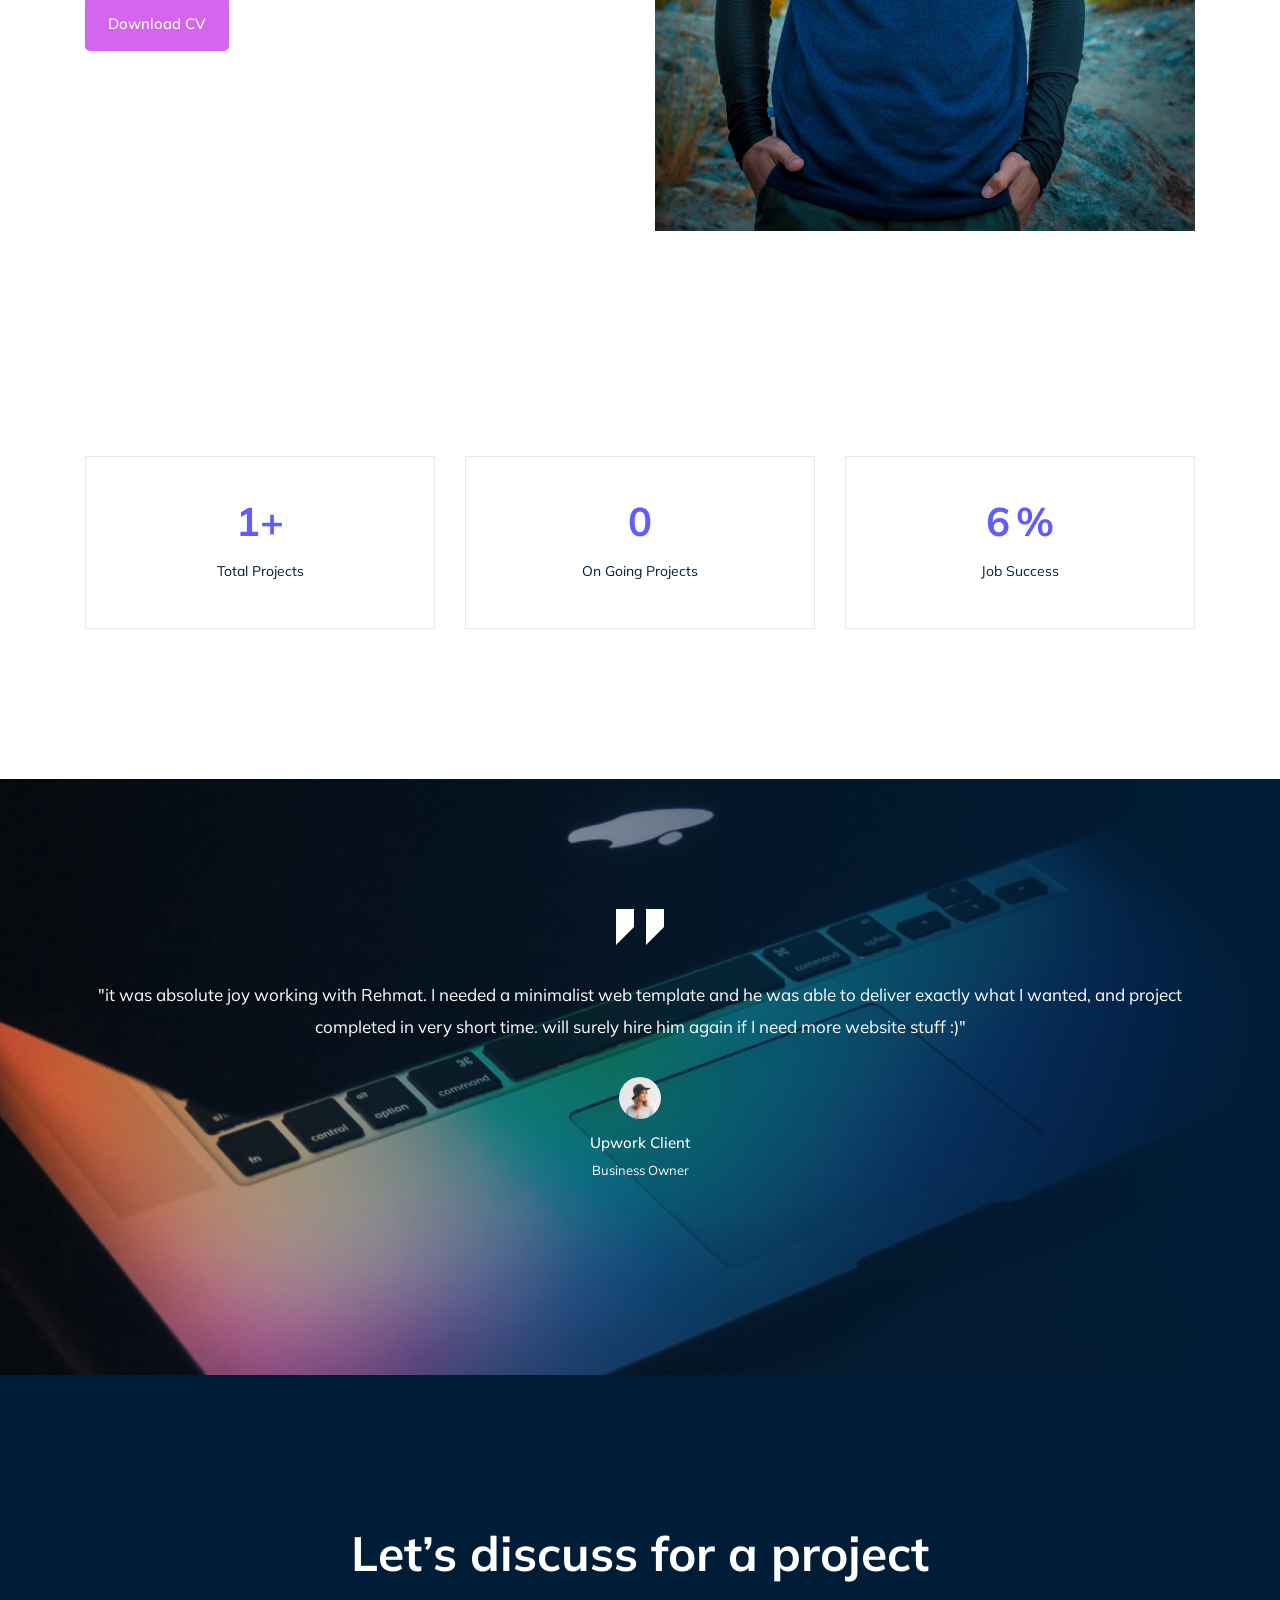
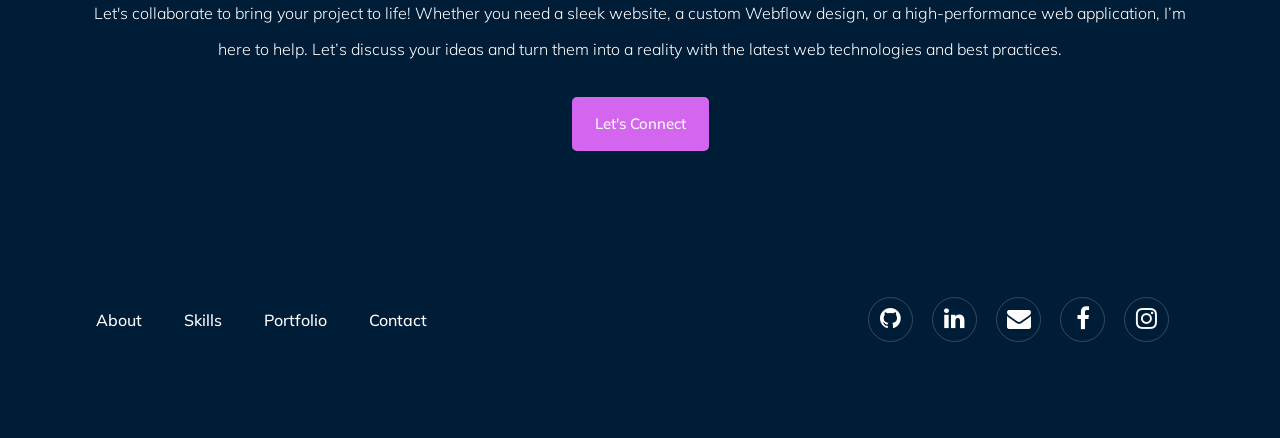
==== commit 28c5e401: "update-portfolio" ====
--- a/index.html
+++ b/index.html
@@ -92,12 +92,15 @@
             </div>
             <div class="container">
                 <div class="row align-items-center">
-                    <div class="col-xl-12">
-                        <div class="slider_text text-center">
-                            <h3>
-                                Hey This is Rehmat Ali
+                    <div class="col-xl-12 col-lg-6">
+                        <div class="slider_text text-end contetn-div">
+                            <h3 class=""> Hey!</h3>
+                            <h3 class="">
+                                &nbsp;&nbsp;&nbsp;This is Rehmat Ali
                             </h3>
-                            <span>Front End Developer | Webflow Developer</span>
+                            <p class="text-right">
+                                <span>Front End Developer | Webflow Developer</span>
+                            </p>
                         </div>
                     </div>
                 </div>
@@ -334,7 +337,7 @@
                 <div class="col-xl-4 col-md-4">
                     <div class="single_counter text-center">
                         <h3>
-                            <span class="counter">20 </span><span>+</span>
+                            <span class="counter">25 </span><span>+</span>
                         </h3>
                         <p>Total Projects</p>
                     </div>
@@ -342,7 +345,7 @@
                 <div class="col-xl-4 col-md-4">
                     <div class="single_counter text-center">
                         <h3>
-                            <span class="counter">3 </span>
+                            <span class="counter">7 </span>
                         </h3>
                         <p>On Going Projects</p>
                     </div>
--- a/css/style.css
+++ b/css/style.css
@@ -1380,6 +1380,11 @@
   right: 20%;
   bottom: 0;
 }
+.contetn-div {
+  width: 55% !important;
+  margin-left:auto !important; ;
+}
+
 
 /* line 21, ../../Arafath/CL/CL October/218 PORTFOLIO/HTML/scss/_slider.scss */
 .slider_area .single_slider .social_links {
@@ -1426,7 +1431,7 @@
   position: relative;
   z-index: 2;
   overflow: hidden;
-  padding-top: 8px;
+  padding-top: 4px;
 }
 
 /* line 47, ../../Arafath/CL/CL October/218 PORTFOLIO/HTML/scss/_slider.scss */
@@ -1483,8 +1488,8 @@
   bacjground-repeat: no-repeat;
   background-position: center top ;
   border-radius: 50%;
-  width: 700px;
-  height: 700px;
+  width: 600px;
+  height: 600px;
   content: '';
   opacity: 0.6;
 }
@@ -1591,7 +1596,7 @@
 .slider_area .single_slider .slider_text h3 {
   color: #FFF;
   font-family: "Muli", sans-serif;
-  font-size: 50px;
+  font-size: 56px;
   text-transform: capitalize;
   font-weight: 700;
   line-height: 45px;
@@ -2456,7 +2461,7 @@
 /* line 20, ../../Arafath/CL/CL October/218 PORTFOLIO/HTML/scss/_footer.scss */
 .footer .footer_top .menu_links ul li {
   display: inline-block;
-  margin-right: 40px;
+  margin-right: 38px;
 }
 
 @media (max-width: 767px) {
@@ -2469,7 +2474,7 @@
 /* line 26, ../../Arafath/CL/CL October/218 PORTFOLIO/HTML/scss/_footer.scss */
 .footer .footer_top .menu_links ul li a {
   color: #fff;
-  font-size: 18px;
+  font-size: 16px;
   font-weight: 500;
 }
 
@@ -2531,8 +2536,8 @@
 /* line 70, ../../Arafath/CL/CL October/218 PORTFOLIO/HTML/scss/_footer.scss */
 .footer .socail_links ul li a {
   color: #fff;
-  width: 50px;
-  height: 50px;
+  width: 45px;
+  height: 45px;
   display: inline-block;
   text-align: center;
   background: transparent;
@@ -3107,8 +3112,8 @@
 
 .more-btn a {
   background: #D465EF;
-  padding: 15px 20px;
-  font-size: 26px;
+  padding: 15px 15px;
+  font-size: 18px;
   font-weight: 500;
   border: 1px solid transparent;
   color: #fff;
@@ -3116,7 +3121,7 @@
   display: flex;
   justify-content: center;
   align-items: center;
-  width: 160px;
+  width: 130px;
   margin-left: auto;
   margin-right: auto;
 }
